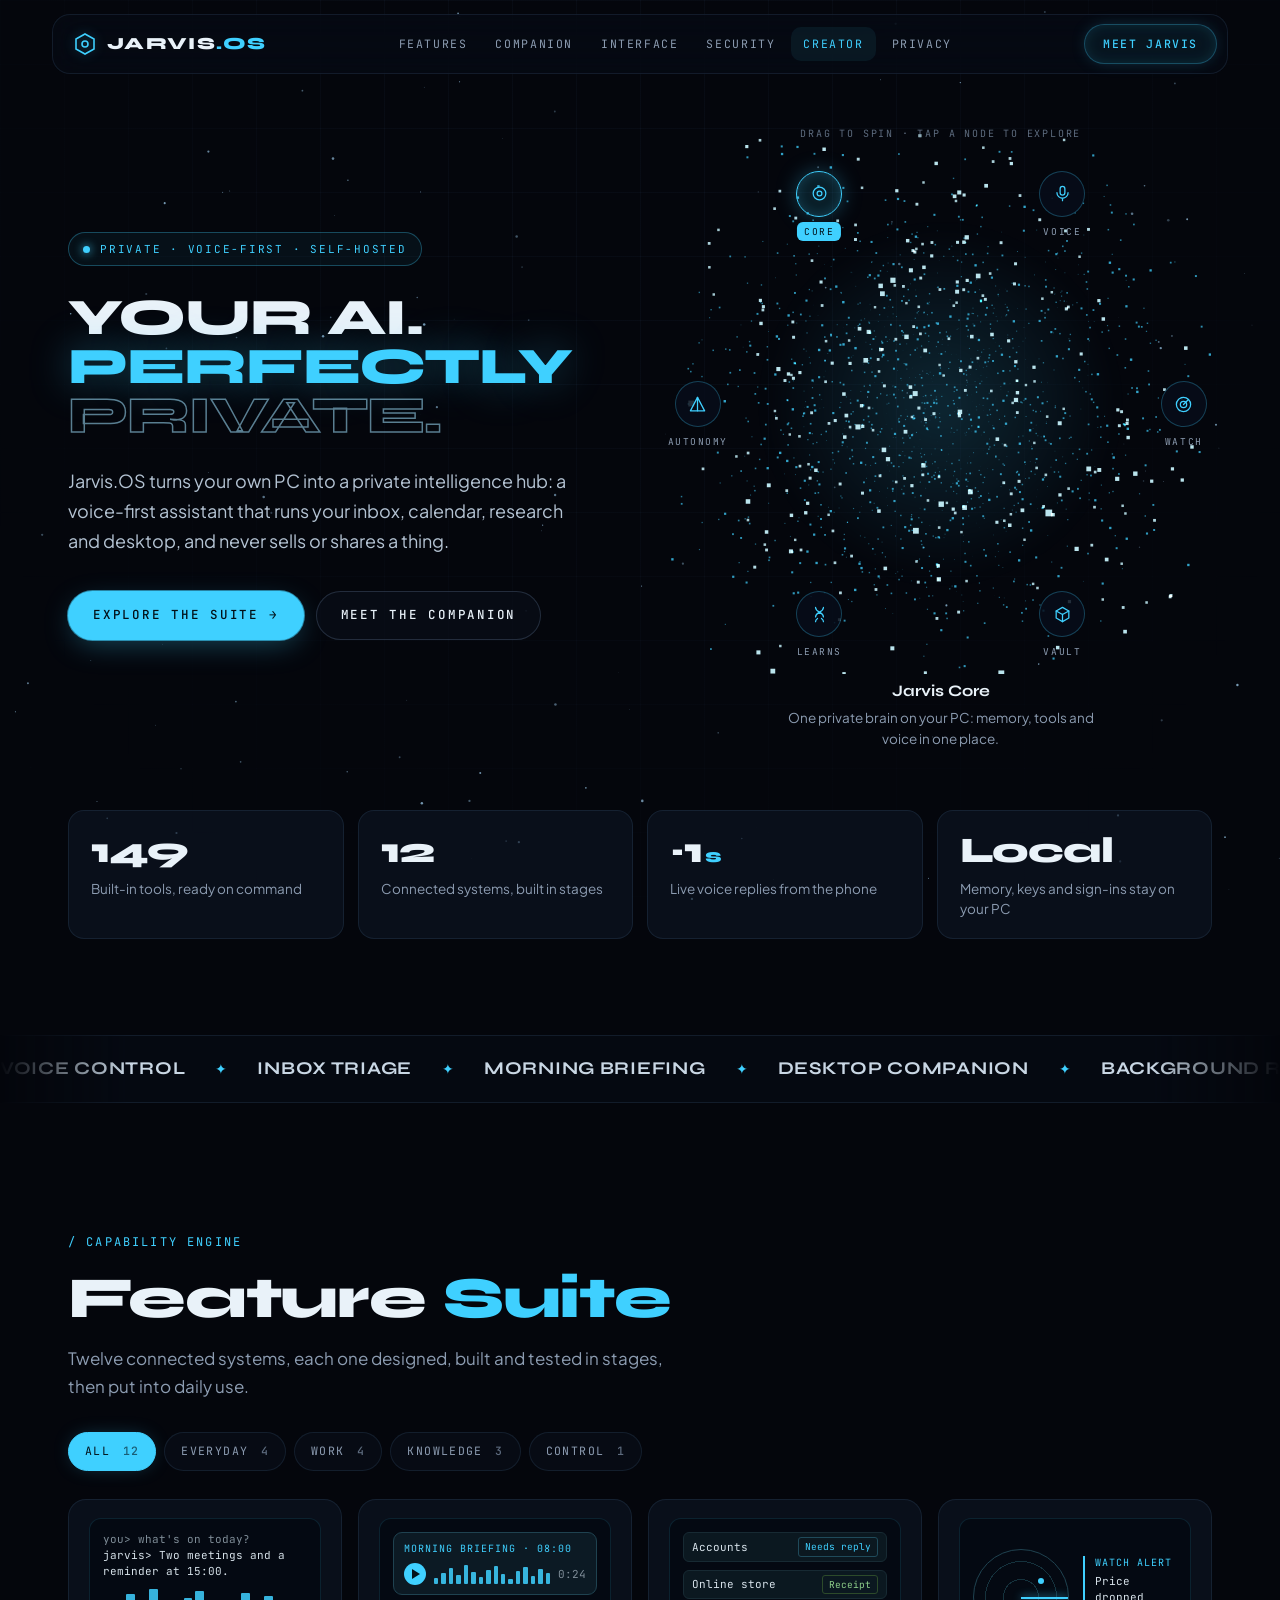
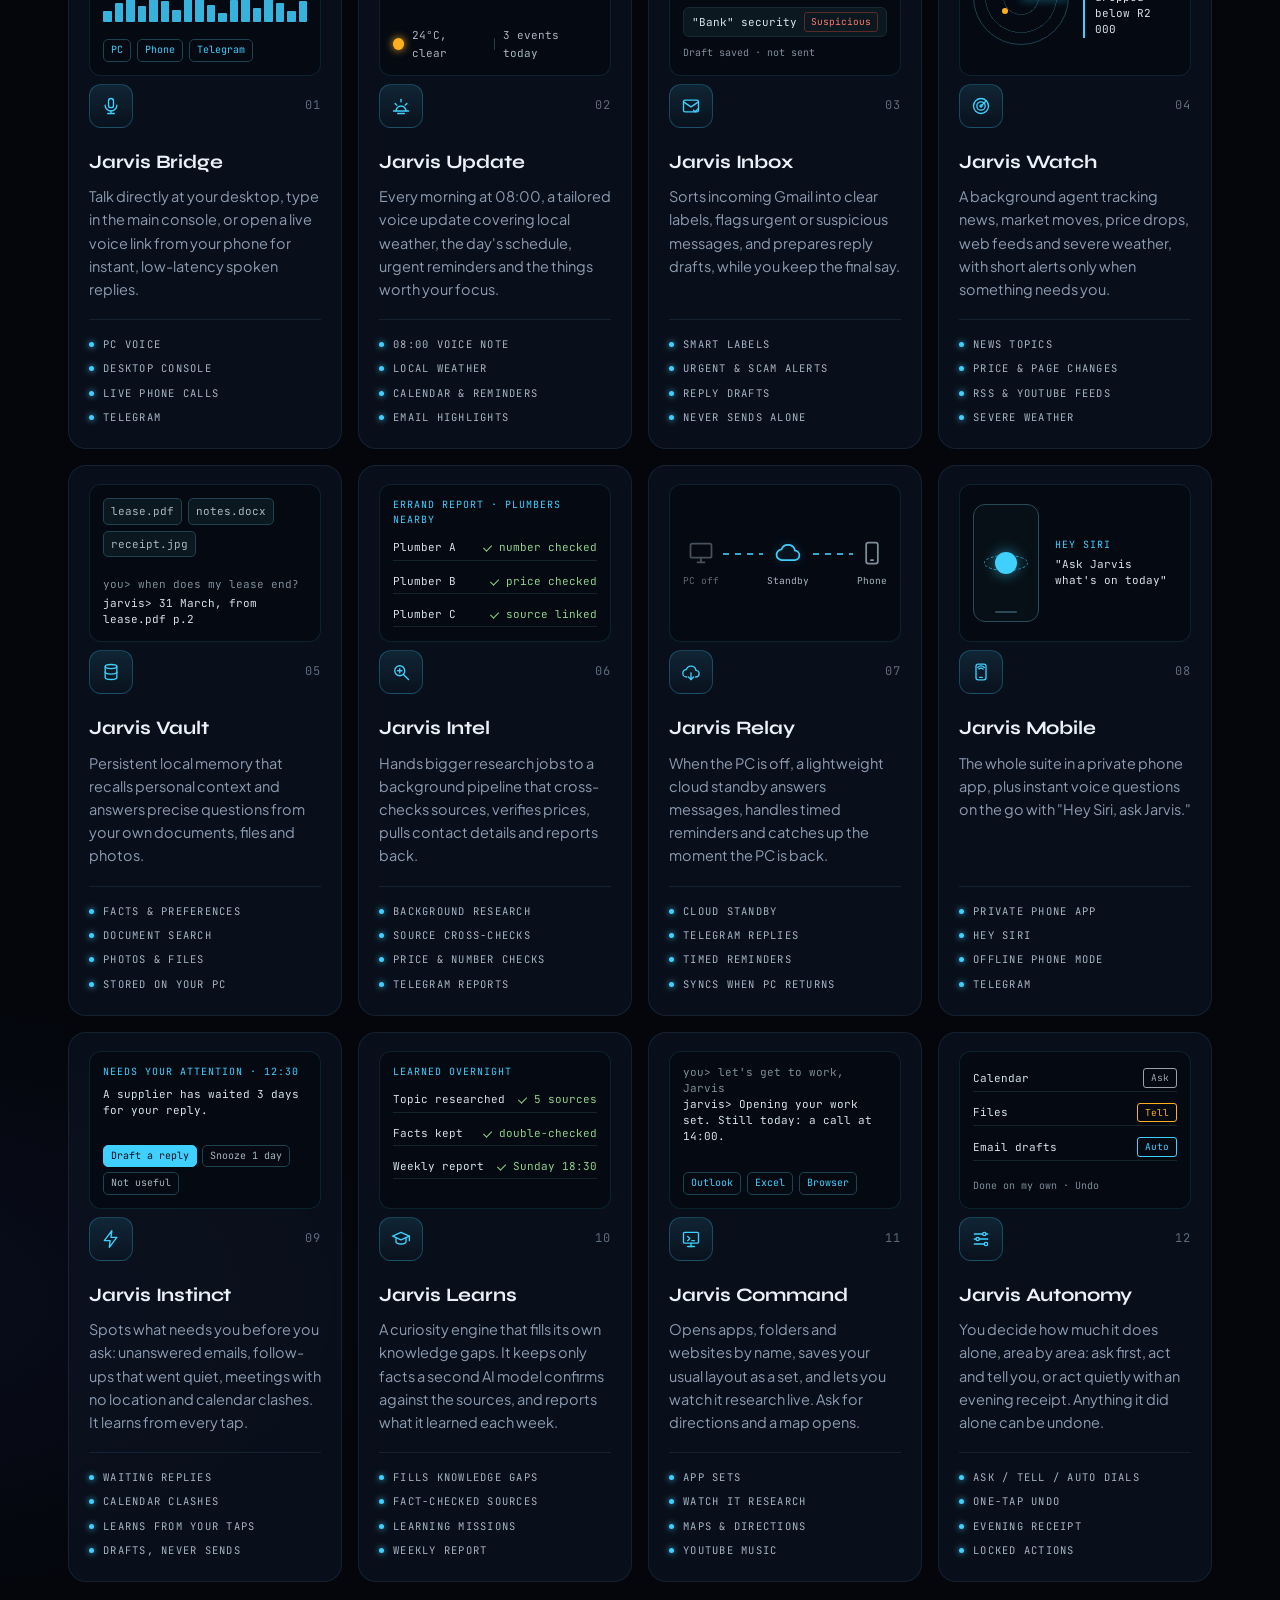
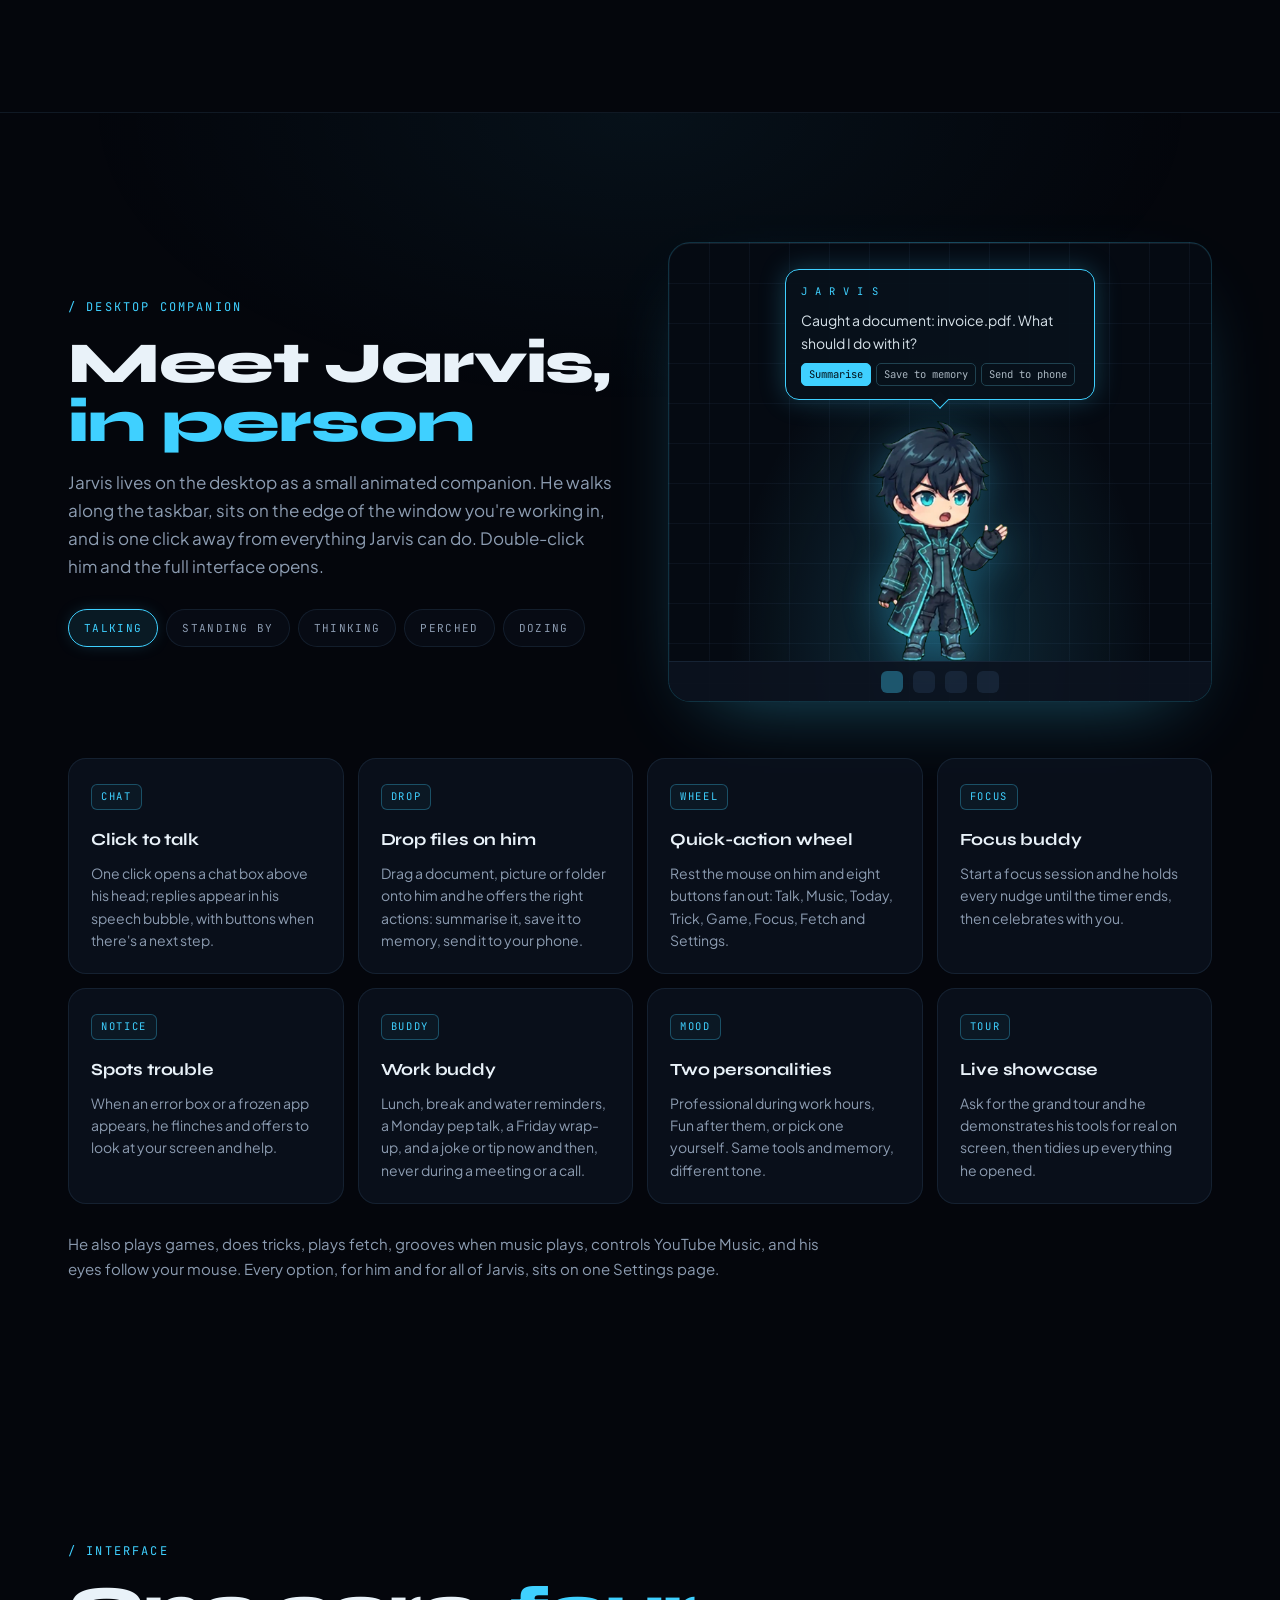
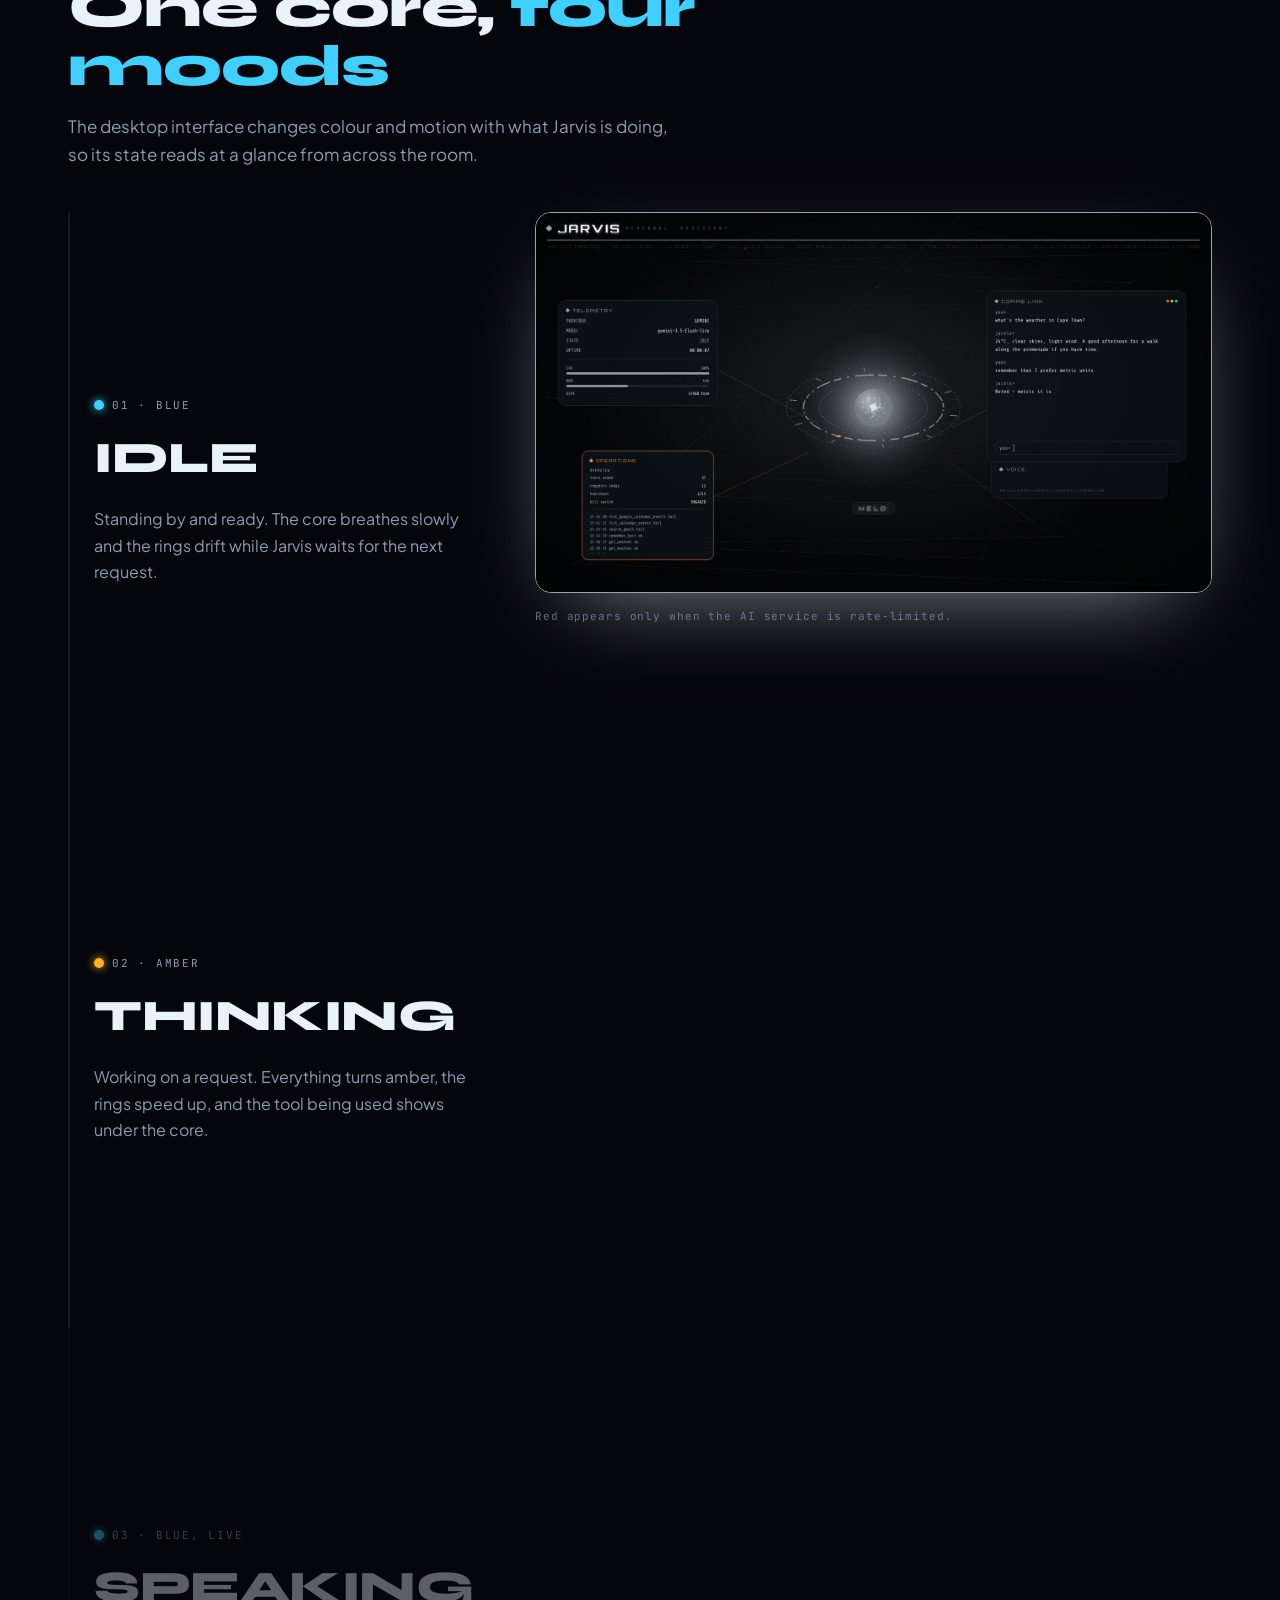
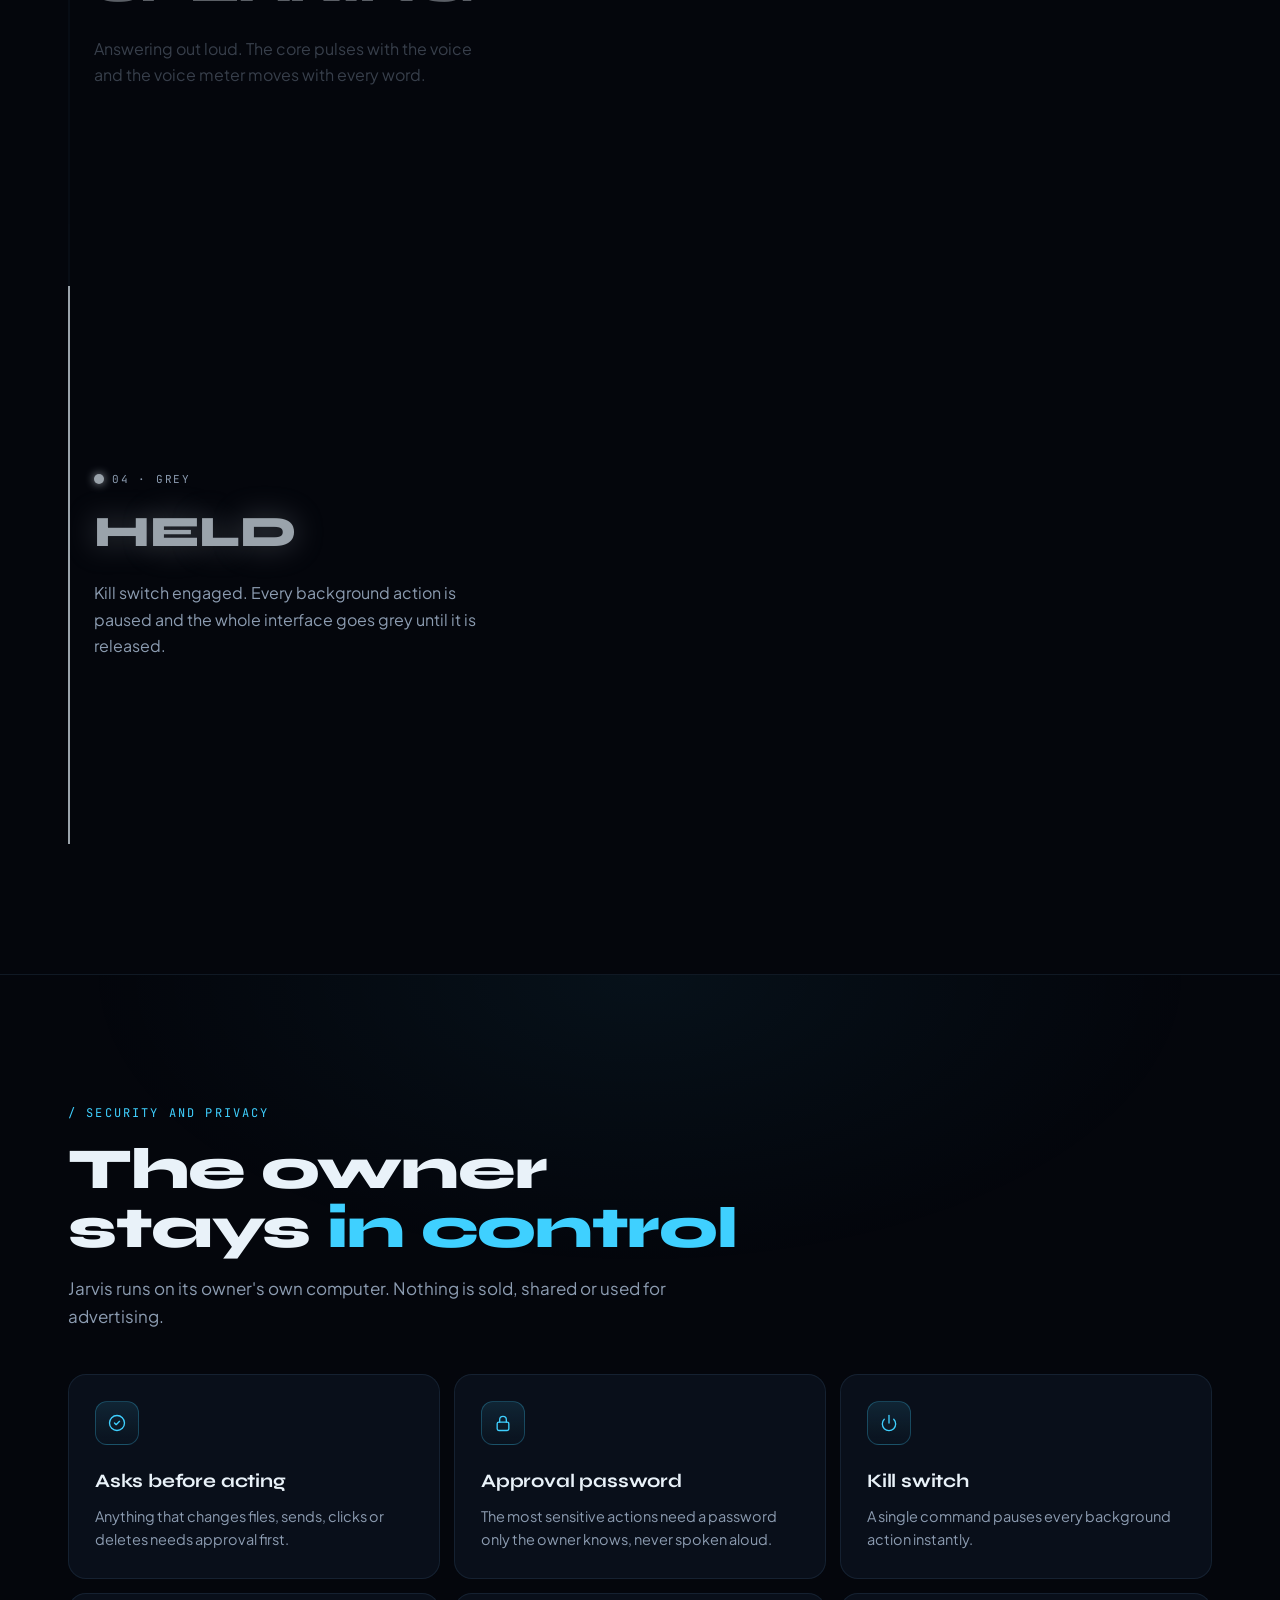
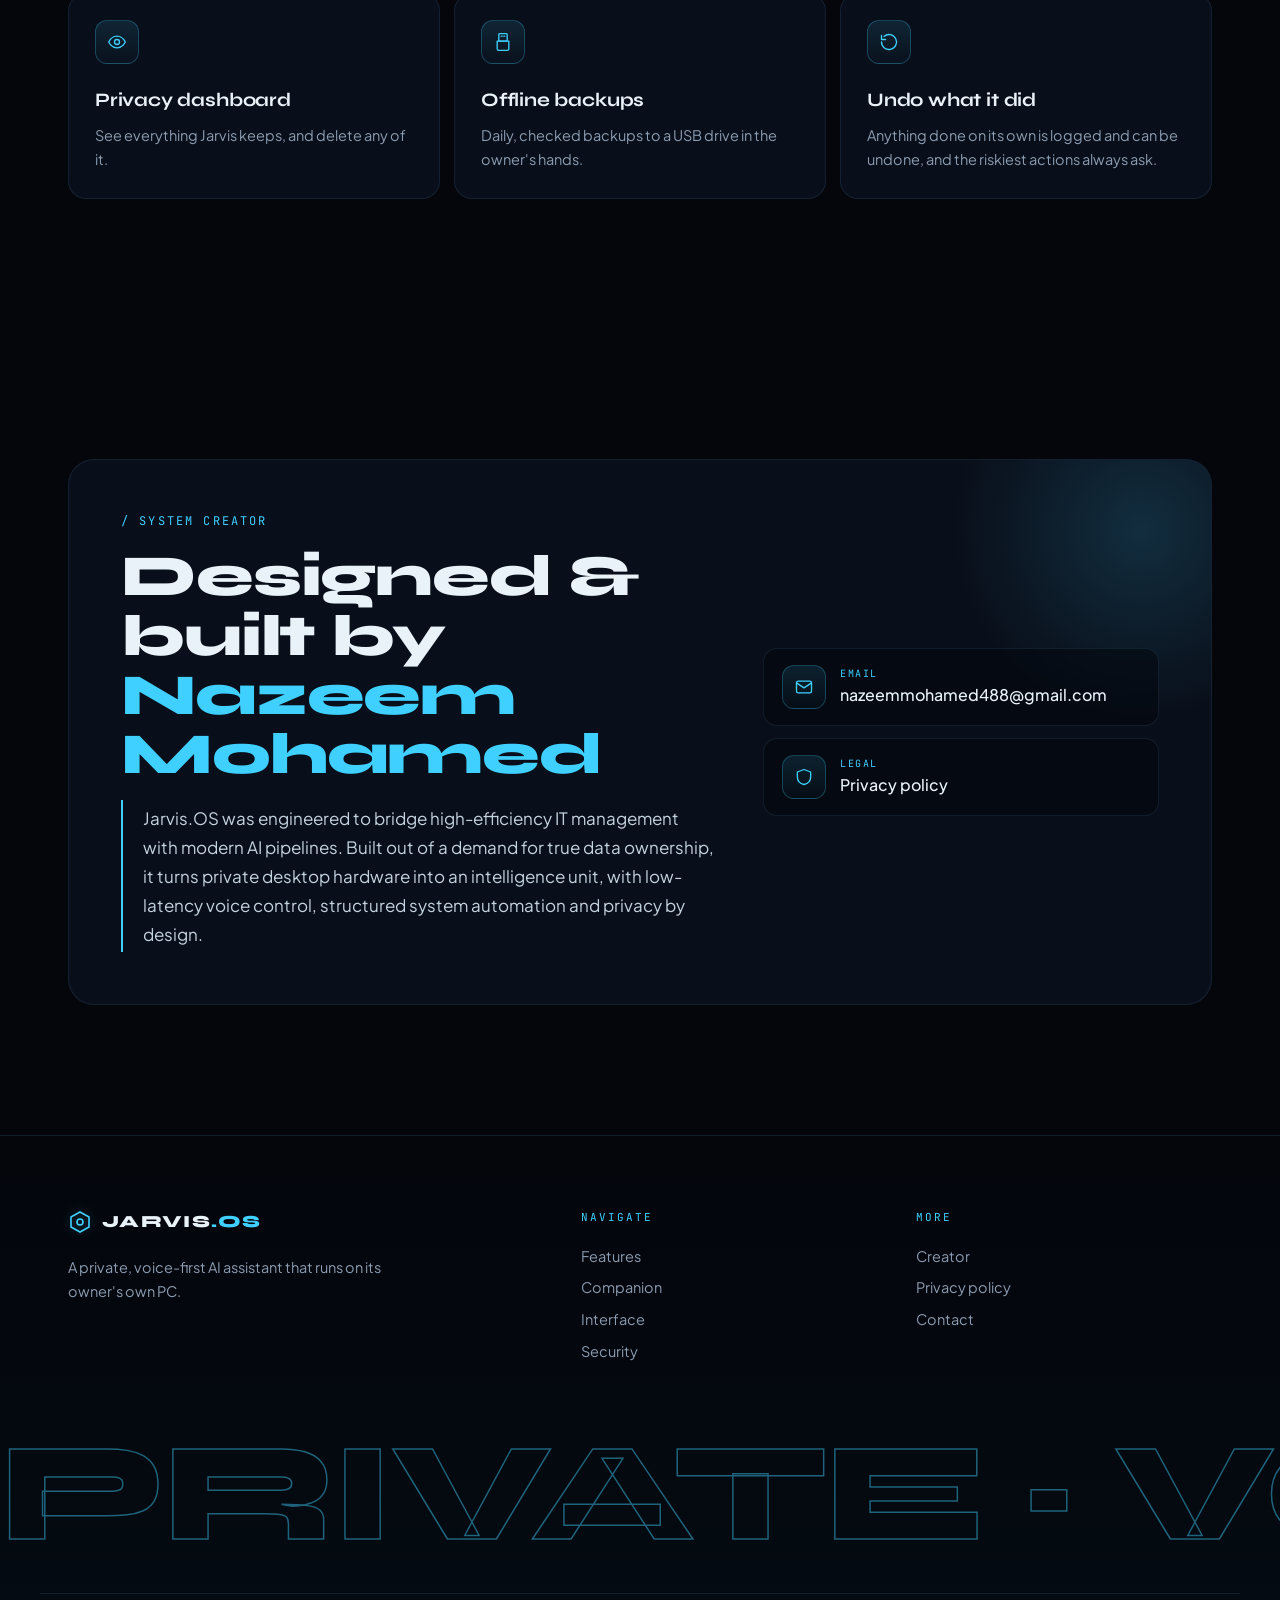
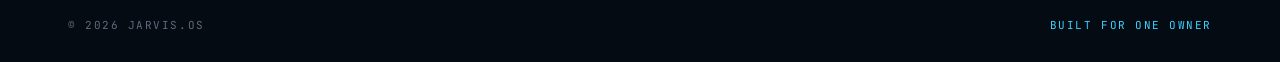
==== index.html @ 7ccb7b00 "Redesign the site: particle core hero, glass nav, feature filters, companion pose switcher Dark navy" ====
<!doctype html>
<html lang="en">
<head>
<meta charset="utf-8">
<meta name="viewport" content="width=device-width, initial-scale=1, viewport-fit=cover">
<title>Jarvis.OS</title>
<meta name="description" content="Jarvis is a private, voice-first AI assistant designed, built and owned by Nazeem Mohamed. It runs on its owner's own PC.">
<meta name="theme-color" content="#04060c">
<meta property="og:title" content="Jarvis — Personal AI Assistant">
<meta property="og:description" content="A private, voice-first AI assistant designed, built and owned by Nazeem Mohamed.">
<meta property="og:image" content="img/share.jpg">
<link rel="preconnect" href="https://fonts.googleapis.com">
<link rel="preconnect" href="https://fonts.gstatic.com" crossorigin>
<link href="https://fonts.googleapis.com/css2?family=Syne:wght@600;700;800&family=Plus+Jakarta+Sans:wght@300;400;500;600;700&family=JetBrains+Mono:wght@400;500&display=swap" rel="stylesheet">
<link rel="stylesheet" href="style.css?v=8">
</head>
<body class="home">

<a class="skip" href="#capabilities">Skip to content</a>
<canvas class="stars" aria-hidden="true"></canvas>
<div class="progress" aria-hidden="true"></div>

<header class="site-header">
  <div class="nav-shell">
    <a class="brand" href="index.html" aria-label="Jarvis home">
      <svg class="brand-mark" viewBox="0 0 24 24" aria-hidden="true"><path d="M12 2 21 7v10l-9 5-9-5V7z"/><circle cx="12" cy="12" r="3"/></svg>
      <span>JARVIS<em>.OS</em></span>
    </a>
    <nav class="nav" id="nav" aria-label="Main">
      <a href="#capabilities">Features</a>
      <a href="#companion">Companion</a>
      <a href="#interface">Interface</a>
      <a href="#security">Security</a>
      <a href="#creator">Creator</a>
      <a class="nav-privacy" href="privacy.html">Privacy</a>
    </nav>
    <a class="pill pill-glow nav-cta" href="#companion">Meet Jarvis</a>
    <button class="menu-btn" type="button" aria-expanded="false" aria-controls="nav" aria-label="Open menu"><span></span><span></span></button>
  </div>
</header>

<main>

<section class="hero">
  <div class="wrap hero-grid">
    <div class="hero-copy">
      <p class="chip"><span class="chip-dot"></span>Private &middot; Voice-first &middot; Self-hosted</p>
      <h1 class="display">
        <span class="line">Your AI.</span>
        <span class="line accent">Perfectly</span>
        <span class="line outline">Private.</span>
      </h1>
      <p class="lead">Jarvis.OS turns your own PC into a private intelligence hub: a voice-first assistant that runs your inbox, calendar, research and desktop, and never sells or shares a thing.</p>
      <div class="hero-actions">
        <a class="pill pill-solid" href="#capabilities">Explore the suite <span aria-hidden="true">&rarr;</span></a>
        <a class="pill pill-ghost" href="#companion">Meet the companion</a>
      </div>
    </div>

    <div class="core" data-core>
      <canvas class="core-canvas" aria-hidden="true"></canvas>
      <div class="core-nodes" role="group" aria-label="Explore Jarvis systems">
        <button class="node active" type="button" data-shape="sphere" data-title="Jarvis Core" data-text="One private brain on your PC: memory, tools and voice in one place." style="--a:-120deg" aria-pressed="true">
          <svg viewBox="0 0 24 24"><circle cx="12" cy="12" r="8"/><circle cx="12" cy="12" r="3"/></svg><span>Core</span></button>
        <button class="node" type="button" data-shape="wave" data-title="Jarvis Bridge" data-text="Talk at the PC, from your phone, or over Telegram. Replies in about a second." style="--a:-60deg" aria-pressed="false">
          <svg viewBox="0 0 24 24"><rect x="9" y="3" width="6" height="11" rx="3"/><path d="M5 11a7 7 0 0 0 14 0M12 18v3"/></svg><span>Voice</span></button>
        <button class="node" type="button" data-shape="torus" data-title="Jarvis Watch" data-text="Keeps an eye on news, prices, feeds and weather, and only speaks up when it matters." style="--a:0deg" aria-pressed="false">
          <svg viewBox="0 0 24 24"><circle cx="12" cy="12" r="9"/><circle cx="12" cy="12" r="4"/><path d="m12 12 6-6"/></svg><span>Watch</span></button>
        <button class="node" type="button" data-shape="cube" data-title="Jarvis Vault" data-text="Local memory of your facts, documents and photos, answered with the source." style="--a:60deg" aria-pressed="false">
          <svg viewBox="0 0 24 24"><path d="M12 3 20 7.5v9L12 21l-8-4.5v-9z"/><path d="M4 7.5 12 12l8-4.5M12 12v9"/></svg><span>Vault</span></button>
        <button class="node" type="button" data-shape="helix" data-title="Jarvis Learns" data-text="Researches what it doesn't know overnight and keeps only fact-checked findings." style="--a:120deg" aria-pressed="false">
          <svg viewBox="0 0 24 24"><path d="M7 3c0 6 10 6 10 12M17 3c0 6-10 6-10 12M7 21c0-2 1-3 2.5-4M17 21c0-2-1-3-2.5-4"/></svg><span>Learns</span></button>
        <button class="node" type="button" data-shape="pyramid" data-title="Jarvis Autonomy" data-text="You set how much it does alone, area by area, and anything it did can be undone." style="--a:180deg" aria-pressed="false">
          <svg viewBox="0 0 24 24"><path d="M12 3 21 20H3z"/><path d="M12 3v17"/></svg><span>Autonomy</span></button>
      </div>
      <div class="core-info" aria-live="polite">
        <p class="core-title">Jarvis Core</p>
        <p class="core-text">One private brain on your PC: memory, tools and voice in one place.</p>
      </div>
      <p class="core-hint">Drag to spin &middot; tap a node to explore</p>
    </div>
  </div>

  <div class="wrap">
    <dl class="stats">
      <div class="stat reveal"><dt><span data-count="149">149</span></dt><dd>Built-in tools, ready on command</dd></div>
      <div class="stat reveal"><dt><span data-count="12">12</span></dt><dd>Connected systems, built in stages</dd></div>
      <div class="stat reveal"><dt>~1<small>s</small></dt><dd>Live voice replies from the phone</dd></div>
      <div class="stat reveal"><dt>Local</dt><dd>Memory, keys and sign-ins stay on your PC</dd></div>
    </dl>
  </div>
</section>

<div class="ticker" aria-hidden="true">
  <div class="ticker-track">
    <span>Voice control</span><i>&#10022;</i><span>Inbox triage</span><i>&#10022;</i><span>Morning briefing</span><i>&#10022;</i><span>Desktop companion</span><i>&#10022;</i><span>Background research</span><i>&#10022;</i><span>Private memory</span><i>&#10022;</i><span>Autonomy dials</span><i>&#10022;</i>
    <span>Voice control</span><i>&#10022;</i><span>Inbox triage</span><i>&#10022;</i><span>Morning briefing</span><i>&#10022;</i><span>Desktop companion</span><i>&#10022;</i><span>Background research</span><i>&#10022;</i><span>Private memory</span><i>&#10022;</i><span>Autonomy dials</span><i>&#10022;</i>
  </div>
</div>

<section id="capabilities" class="section">
  <div class="wrap">
    <div class="section-head reveal">
      <p class="eyebrow">/ Capability engine</p>
      <h2 class="display-sm">Feature <span class="accent">Suite</span></h2>
      <p class="section-lead">Twelve connected systems, each one designed, built and tested in stages, then put into daily use.</p>
    </div>

    <div class="filters reveal" role="tablist" aria-label="Filter features">
      <button class="filter active" type="button" role="tab" aria-selected="true" data-filter="all">All <b>12</b></button>
      <button class="filter" type="button" role="tab" aria-selected="false" data-filter="everyday">Everyday <b>4</b></button>
      <button class="filter" type="button" role="tab" aria-selected="false" data-filter="work">Work <b>4</b></button>
      <button class="filter" type="button" role="tab" aria-selected="false" data-filter="knowledge">Knowledge <b>3</b></button>
      <button class="filter" type="button" role="tab" aria-selected="false" data-filter="control">Control <b>1</b></button>
    </div>

    <div class="features">
      <article class="feature glow-card reveal" data-cat="everyday">
        <div class="m m-bridge">
          <div class="m-chat">
            <p class="m-you">you&gt; what's on today?</p>
            <p class="m-jar">jarvis&gt; Two meetings and a reminder at 15:00.</p>
          </div>
          <div class="m-wave"><i style="--h:30"></i><i style="--h:55"></i><i style="--h:80"></i><i style="--h:45"></i><i style="--h:95"></i><i style="--h:60"></i><i style="--h:35"></i><i style="--h:70"></i><i style="--h:90"></i><i style="--h:50"></i><i style="--h:25"></i><i style="--h:65"></i><i style="--h:85"></i><i style="--h:40"></i><i style="--h:75"></i><i style="--h:55"></i><i style="--h:30"></i><i style="--h:60"></i></div>
          <div class="m-chips"><span>PC</span><span>Phone</span><span>Telegram</span></div>
        </div>
        <div class="feature-top">
          <span class="icon-tile"><svg viewBox="0 0 24 24" aria-hidden="true"><rect x="9" y="3" width="6" height="11" rx="3"/><path d="M5 11a7 7 0 0 0 14 0"/><path d="M12 18v3"/><path d="M8 21h8"/></svg></span>
          <span class="feature-num">01</span>
        </div>
        <h3>Jarvis Bridge</h3>
        <p>Talk directly at your desktop, type in the main console, or open a live voice link from your phone for instant, low-latency spoken replies.</p>
        <ul class="tags"><li>PC voice</li><li>Desktop console</li><li>Live phone calls</li><li>Telegram</li></ul>
      </article>
      <article class="feature glow-card reveal" data-cat="everyday">
        <div class="m m-update">
          <div class="m-bubble">
            <p class="m-cap">Morning briefing &middot; 08:00</p>
            <div class="m-note"><span class="m-play"></span><div class="m-wave sm"><i style="--h:30"></i><i style="--h:55"></i><i style="--h:80"></i><i style="--h:45"></i><i style="--h:95"></i><i style="--h:60"></i><i style="--h:35"></i><i style="--h:70"></i><i style="--h:90"></i><i style="--h:50"></i><i style="--h:25"></i><i style="--h:65"></i><i style="--h:85"></i><i style="--h:40"></i><i style="--h:75"></i><i style="--h:55"></i></div><span class="m-time">0:24</span></div>
          </div>
          <div class="m-row"><span class="m-sun"></span><span>24&deg;C, clear</span><span class="m-sep"></span><span>3 events today</span></div>
        </div>
        <div class="feature-top">
          <span class="icon-tile"><svg viewBox="0 0 24 24" aria-hidden="true"><path d="M3 18h18"/><path d="M6 18a6 6 0 0 1 12 0"/><path d="M12 4v3"/><path d="M4.9 8.9l2.1 2.1"/><path d="M19.1 8.9 17 11"/><path d="M8 21h8"/></svg></span>
          <span class="feature-num">02</span>
        </div>
        <h3>Jarvis Update</h3>
        <p>Every morning at 08:00, a tailored voice update covering local weather, the day's schedule, urgent reminders and the things worth your focus.</p>
        <ul class="tags"><li>08:00 voice note</li><li>Local weather</li><li>Calendar &amp; reminders</li><li>Email highlights</li></ul>
      </article>
      <article class="feature glow-card reveal" data-cat="work">
        <div class="m m-inbox">
          <div class="m-mail"><span class="m-from">Accounts</span><span class="m-lbl l-reply">Needs reply</span></div>
          <div class="m-mail"><span class="m-from">Online store</span><span class="m-lbl l-rec">Receipt</span></div>
          <div class="m-mail"><span class="m-from">"Bank" security</span><span class="m-lbl l-sus">Suspicious</span></div>
          <div class="m-draft">Draft saved &middot; not sent</div>
        </div>
        <div class="feature-top">
          <span class="icon-tile"><svg viewBox="0 0 24 24" aria-hidden="true"><rect x="3" y="5" width="18" height="14" rx="2"/><path d="m3 7 9 6 9-6"/><path d="M15 17l2 2 4-4"/></svg></span>
          <span class="feature-num">03</span>
        </div>
        <h3>Jarvis Inbox</h3>
        <p>Sorts incoming Gmail into clear labels, flags urgent or suspicious messages, and prepares reply drafts, while you keep the final say.</p>
        <ul class="tags"><li>Smart labels</li><li>Urgent &amp; scam alerts</li><li>Reply drafts</li><li>Never sends alone</li></ul>
      </article>
      <article class="feature glow-card reveal" data-cat="knowledge">
        <div class="m m-watch">
          <div class="m-radar"><span class="m-sweep"></span><span class="m-blip b1"></span><span class="m-blip b2"></span></div>
          <div class="m-alert"><p class="m-cap">Watch alert</p><p>Price dropped below R2 000</p></div>
        </div>
        <div class="feature-top">
          <span class="icon-tile"><svg viewBox="0 0 24 24" aria-hidden="true"><circle cx="12" cy="12" r="9"/><circle cx="12" cy="12" r="5"/><path d="M12 12 18.4 5.6"/><circle cx="12" cy="12" r="1.2"/></svg></span>
          <span class="feature-num">04</span>
        </div>
        <h3>Jarvis Watch</h3>
        <p>A background agent tracking news, market moves, price drops, web feeds and severe weather, with short alerts only when something needs you.</p>
        <ul class="tags"><li>News topics</li><li>Price &amp; page changes</li><li>RSS &amp; YouTube feeds</li><li>Severe weather</li></ul>
      </article>
      <article class="feature glow-card reveal" data-cat="knowledge">
        <div class="m m-vault">
          <div class="m-docs"><span>lease.pdf</span><span>notes.docx</span><span>receipt.jpg</span></div>
          <div class="m-qa">
            <p class="m-you">you&gt; when does my lease end?</p>
            <p class="m-jar">jarvis&gt; 31 March, from lease.pdf p.2</p>
          </div>
        </div>
        <div class="feature-top">
          <span class="icon-tile"><svg viewBox="0 0 24 24" aria-hidden="true"><ellipse cx="12" cy="5.5" rx="7" ry="2.5"/><path d="M5 5.5v13c0 1.4 3.1 2.5 7 2.5s7-1.1 7-2.5v-13"/><path d="M5 12c0 1.4 3.1 2.5 7 2.5s7-1.1 7-2.5"/></svg></span>
          <span class="feature-num">05</span>
        </div>
        <h3>Jarvis Vault</h3>
        <p>Persistent local memory that recalls personal context and answers precise questions from your own documents, files and photos.</p>
        <ul class="tags"><li>Facts &amp; preferences</li><li>Document search</li><li>Photos &amp; files</li><li>Stored on your PC</li></ul>
      </article>
      <article class="feature glow-card reveal" data-cat="work">
        <div class="m m-intel">
          <p class="m-cap">Errand report &middot; plumbers nearby</p>
          <div class="m-res"><span>Plumber A</span><span class="m-ok">number checked</span></div>
          <div class="m-res"><span>Plumber B</span><span class="m-ok">price checked</span></div>
          <div class="m-res"><span>Plumber C</span><span class="m-ok">source linked</span></div>
        </div>
        <div class="feature-top">
          <span class="icon-tile"><svg viewBox="0 0 24 24" aria-hidden="true"><circle cx="10.5" cy="10.5" r="6"/><path d="m15 15 6 6"/><path d="M8 10.5h5"/><path d="M10.5 8v5"/></svg></span>
          <span class="feature-num">06</span>
        </div>
        <h3>Jarvis Intel</h3>
        <p>Hands bigger research jobs to a background pipeline that cross-checks sources, verifies prices, pulls contact details and reports back.</p>
        <ul class="tags"><li>Background research</li><li>Source cross-checks</li><li>Price &amp; number checks</li><li>Telegram reports</li></ul>
      </article>
      <article class="feature glow-card reveal" data-cat="everyday">
        <div class="m m-relay">
          <div class="m-node off"><svg viewBox="0 0 24 24"><rect x="3" y="4" width="18" height="12" rx="1.5"/><path d="M9 20h6M12 16v4"/></svg><span>PC off</span></div>
          <div class="m-link"></div>
          <div class="m-node on"><svg viewBox="0 0 24 24"><path d="M7 18a4.5 4.5 0 0 1-.6-9A6 6 0 0 1 18 10a4 4 0 0 1-.5 8z"/></svg><span>Standby</span></div>
          <div class="m-link"></div>
          <div class="m-node"><svg viewBox="0 0 24 24"><rect x="7" y="3" width="10" height="18" rx="2"/><path d="M11 18h2"/></svg><span>Phone</span></div>
        </div>
        <div class="feature-top">
          <span class="icon-tile"><svg viewBox="0 0 24 24" aria-hidden="true"><path d="M7 18a4.5 4.5 0 0 1-.6-9A6 6 0 0 1 18 10a4 4 0 0 1-.5 8"/><path d="M12 13v8"/><path d="m9 18 3 3 3-3"/></svg></span>
          <span class="feature-num">07</span>
        </div>
        <h3>Jarvis Relay</h3>
        <p>When the PC is off, a lightweight cloud standby answers messages, handles timed reminders and catches up the moment the PC is back.</p>
        <ul class="tags"><li>Cloud standby</li><li>Telegram replies</li><li>Timed reminders</li><li>Syncs when PC returns</li></ul>
      </article>
      <article class="feature glow-card reveal" data-cat="everyday">
        <div class="m m-mobile">
          <div class="m-phone"><span class="m-orb"></span><span class="m-ring"></span><span class="m-pbar"></span></div>
          <div class="m-siri"><p class="m-cap">Hey Siri</p><p>"Ask Jarvis what's on today"</p></div>
        </div>
        <div class="feature-top">
          <span class="icon-tile"><svg viewBox="0 0 24 24" aria-hidden="true"><rect x="6" y="2.5" width="12" height="19" rx="2.5"/><path d="M10.5 18.5h3"/><path d="M9.5 8.5a3.5 3.5 0 0 1 5 0"/><path d="M8 6.5a6 6 0 0 1 8 0"/></svg></span>
          <span class="feature-num">08</span>
        </div>
        <h3>Jarvis Mobile</h3>
        <p>The whole suite in a private phone app, plus instant voice questions on the go with "Hey Siri, ask Jarvis."</p>
        <ul class="tags"><li>Private phone app</li><li>Hey Siri</li><li>Offline phone mode</li><li>Telegram</li></ul>
      </article>
      <article class="feature glow-card reveal" data-cat="work">
        <div class="m m-instinct">
          <p class="m-cap">Needs your attention &middot; 12:30</p>
          <p class="m-jar">A supplier has waited 3 days for your reply.</p>
          <div class="m-btns"><span class="on">Draft a reply</span><span>Snooze 1 day</span><span>Not useful</span></div>
        </div>
        <div class="feature-top">
          <span class="icon-tile"><svg viewBox="0 0 24 24" aria-hidden="true"><path d="M13 2 4 14h7l-1 8 9-12h-7z"/></svg></span>
          <span class="feature-num">09</span>
        </div>
        <h3>Jarvis Instinct</h3>
        <p>Spots what needs you before you ask: unanswered emails, follow-ups that went quiet, meetings with no location and calendar clashes. It learns from every tap.</p>
        <ul class="tags"><li>Waiting replies</li><li>Calendar clashes</li><li>Learns from your taps</li><li>Drafts, never sends</li></ul>
      </article>
      <article class="feature glow-card reveal" data-cat="knowledge">
        <div class="m m-learn">
          <p class="m-cap">Learned overnight</p>
          <div class="m-res"><span>Topic researched</span><span class="m-ok">5 sources</span></div>
          <div class="m-res"><span>Facts kept</span><span class="m-ok">double-checked</span></div>
          <div class="m-res"><span>Weekly report</span><span class="m-ok">Sunday 18:30</span></div>
        </div>
        <div class="feature-top">
          <span class="icon-tile"><svg viewBox="0 0 24 24" aria-hidden="true"><path d="M2 8.5 12 4l10 4.5-10 4.5z"/><path d="M6 10.5V15c0 1.7 2.7 3 6 3s6-1.3 6-3v-4.5"/><path d="M22 8.5V14"/></svg></span>
          <span class="feature-num">10</span>
        </div>
        <h3>Jarvis Learns</h3>
        <p>A curiosity engine that fills its own knowledge gaps. It keeps only facts a second AI model confirms against the sources, and reports what it learned each week.</p>
        <ul class="tags"><li>Fills knowledge gaps</li><li>Fact-checked sources</li><li>Learning missions</li><li>Weekly report</li></ul>
      </article>
      <article class="feature glow-card reveal" data-cat="work">
        <div class="m m-bridge">
          <div class="m-chat">
            <p class="m-you">you&gt; let's get to work, Jarvis</p>
            <p class="m-jar">jarvis&gt; Opening your work set. Still today: a call at 14:00.</p>
          </div>
          <div class="m-chips"><span>Outlook</span><span>Excel</span><span>Browser</span></div>
        </div>
        <div class="feature-top">
          <span class="icon-tile"><svg viewBox="0 0 24 24" aria-hidden="true"><rect x="3" y="4" width="18" height="13" rx="1.5"/><path d="M8 21h8"/><path d="M12 17v4"/><path d="m8 9 2.5 2.5L8 14"/><path d="M13 14h3"/></svg></span>
          <span class="feature-num">11</span>
        </div>
        <h3>Jarvis Command</h3>
        <p>Opens apps, folders and websites by name, saves your usual layout as a set, and lets you watch it research live. Ask for directions and a map opens.</p>
        <ul class="tags"><li>App sets</li><li>Watch it research</li><li>Maps &amp; directions</li><li>YouTube Music</li></ul>
      </article>
      <article class="feature glow-card reveal" data-cat="control">
        <div class="m m-dials">
          <div class="m-dial"><span>Calendar</span><b class="d-ask">Ask</b></div>
          <div class="m-dial"><span>Files</span><b class="d-tell">Tell</b></div>
          <div class="m-dial"><span>Email drafts</span><b class="d-auto">Auto</b></div>
          <div class="m-draft">Done on my own &middot; Undo</div>
        </div>
        <div class="feature-top">
          <span class="icon-tile"><svg viewBox="0 0 24 24" aria-hidden="true"><path d="M4 6h10"/><path d="M18 6h2"/><circle cx="16" cy="6" r="2"/><path d="M4 12h2"/><path d="M10 12h10"/><circle cx="8" cy="12" r="2"/><path d="M4 18h12"/><circle cx="18" cy="18" r="2"/></svg></span>
          <span class="feature-num">12</span>
        </div>
        <h3>Jarvis Autonomy</h3>
        <p>You decide how much it does alone, area by area: ask first, act and tell you, or act quietly with an evening receipt. Anything it did alone can be undone.</p>
        <ul class="tags"><li>Ask / tell / auto dials</li><li>One-tap undo</li><li>Evening receipt</li><li>Locked actions</li></ul>
      </article>
    </div>
  </div>
</section>

<section id="companion" class="section section-glow">
  <div class="wrap">
    <div class="cmp-intro">
      <div class="section-head reveal">
        <p class="eyebrow">/ Desktop companion</p>
        <h2 class="display-sm">Meet Jarvis, <span class="accent">in person</span></h2>
        <p class="section-lead">Jarvis lives on the desktop as a small animated companion. He walks along the taskbar, sits on the edge of the window you're working in, and is one click away from everything Jarvis can do. Double-click him and the full interface opens.</p>
        <div class="poses" role="tablist" aria-label="Companion poses">
          <button class="pose active" type="button" role="tab" aria-selected="true" data-img="talk" data-bubble="drop">Talking</button>
          <button class="pose" type="button" role="tab" aria-selected="false" data-img="idle" data-bubble="idle">Standing by</button>
          <button class="pose" type="button" role="tab" aria-selected="false" data-img="think" data-bubble="think">Thinking</button>
          <button class="pose" type="button" role="tab" aria-selected="false" data-img="sit" data-bubble="sit">Perched</button>
          <button class="pose" type="button" role="tab" aria-selected="false" data-img="sleep" data-bubble="sleep">Dozing</button>
        </div>
      </div>
      <figure class="cmp-stage reveal" aria-label="The Jarvis companion on a desktop">
        <div class="cmp-bubble" aria-live="polite">
          <p class="cmp-label">J A R V I S</p>
          <p class="cmp-msg">Caught a document: invoice.pdf. What should I do with it?</p>
          <div class="m-btns cmp-btns"><span class="on">Summarise</span><span>Save to memory</span><span>Send to phone</span></div>
        </div>
        <img class="cmp-hero" src="img/companion/talk.png" width="192" height="339" alt="The Jarvis companion, a small character in a dark coat with glowing cyan lines">
        <div class="cmp-taskbar" aria-hidden="true"><span></span><span></span><span></span><span></span></div>
      </figure>
    </div>

    <div class="cmp-grid">
      <div class="mini glow-card reveal"><span class="mini-k">Chat</span><h3>Click to talk</h3><p>One click opens a chat box above his head; replies appear in his speech bubble, with buttons when there's a next step.</p></div>
      <div class="mini glow-card reveal"><span class="mini-k">Drop</span><h3>Drop files on him</h3><p>Drag a document, picture or folder onto him and he offers the right actions: summarise it, save it to memory, send it to your phone.</p></div>
      <div class="mini glow-card reveal"><span class="mini-k">Wheel</span><h3>Quick-action wheel</h3><p>Rest the mouse on him and eight buttons fan out: Talk, Music, Today, Trick, Game, Focus, Fetch and Settings.</p></div>
      <div class="mini glow-card reveal"><span class="mini-k">Focus</span><h3>Focus buddy</h3><p>Start a focus session and he holds every nudge until the timer ends, then celebrates with you.</p></div>
      <div class="mini glow-card reveal"><span class="mini-k">Notice</span><h3>Spots trouble</h3><p>When an error box or a frozen app appears, he flinches and offers to look at your screen and help.</p></div>
      <div class="mini glow-card reveal"><span class="mini-k">Buddy</span><h3>Work buddy</h3><p>Lunch, break and water reminders, a Monday pep talk, a Friday wrap-up, and a joke or tip now and then, never during a meeting or a call.</p></div>
      <div class="mini glow-card reveal"><span class="mini-k">Mood</span><h3>Two personalities</h3><p>Professional during work hours, Fun after them, or pick one yourself. Same tools and memory, different tone.</p></div>
      <div class="mini glow-card reveal"><span class="mini-k">Tour</span><h3>Live showcase</h3><p>Ask for the grand tour and he demonstrates his tools for real on screen, then tidies up everything he opened.</p></div>
    </div>
    <p class="cmp-note reveal">He also plays games, does tricks, plays fetch, grooves when music plays, controls YouTube Music, and his eyes follow your mouse. Every option, for him and for all of Jarvis, sits on one Settings page.</p>
  </div>
</section>

<section id="interface" class="section">
  <div class="wrap">
    <div class="section-head reveal">
      <p class="eyebrow">/ Interface</p>
      <h2 class="display-sm">One core, <span class="accent">four moods</span></h2>
      <p class="section-lead">The desktop interface changes colour and motion with what Jarvis is doing, so its state reads at a glance from across the room.</p>
    </div>
    <div class="stages">
      <ol class="stage-list">
        <li class="stage active" data-stage="idle" style="--c:#3fd0ff">
          <img class="stage-img-mobile" src="img/stage-idle.jpg" width="1600" height="900" loading="lazy" alt="Jarvis interface in its idle state">
          <p class="stage-meta"><span class="swatch"></span>01 &middot; Blue</p>
          <h3>Idle</h3>
          <p>Standing by and ready. The core breathes slowly and the rings drift while Jarvis waits for the next request.</p>
        </li>
        <li class="stage" data-stage="working" style="--c:#ffb020">
          <img class="stage-img-mobile" src="img/stage-working.jpg" width="1600" height="900" loading="lazy" alt="Jarvis interface in its thinking state">
          <p class="stage-meta"><span class="swatch"></span>02 &middot; Amber</p>
          <h3>Thinking</h3>
          <p>Working on a request. Everything turns amber, the rings speed up, and the tool being used shows under the core.</p>
        </li>
        <li class="stage" data-stage="speaking" style="--c:#3fd0ff">
          <img class="stage-img-mobile" src="img/stage-speaking.jpg" width="1600" height="900" loading="lazy" alt="Jarvis interface in its speaking state">
          <p class="stage-meta"><span class="swatch"></span>03 &middot; Blue, live</p>
          <h3>Speaking</h3>
          <p>Answering out loud. The core pulses with the voice and the voice meter moves with every word.</p>
        </li>
        <li class="stage" data-stage="held" style="--c:#9aa3ab">
          <img class="stage-img-mobile" src="img/stage-held.jpg" width="1600" height="900" loading="lazy" alt="Jarvis interface in its held state">
          <p class="stage-meta"><span class="swatch"></span>04 &middot; Grey</p>
          <h3>Held</h3>
          <p>Kill switch engaged. Every background action is paused and the whole interface goes grey until it is released.</p>
        </li>
      </ol>
      <div class="stage-stick">
        <figure class="stage-frames">
          <img class="frame active" data-stage="idle" src="img/stage-idle.jpg" width="1600" height="900" alt="Jarvis interface in its idle state">
          <img class="frame" data-stage="working" src="img/stage-working.jpg" width="1600" height="900" alt="Jarvis interface in its thinking state">
          <img class="frame" data-stage="speaking" src="img/stage-speaking.jpg" width="1600" height="900" alt="Jarvis interface in its speaking state">
          <img class="frame" data-stage="held" src="img/stage-held.jpg" width="1600" height="900" alt="Jarvis interface in its held state">
        </figure>
        <p class="stage-note">Red appears only when the AI service is rate-limited.</p>
      </div>
    </div>
  </div>
</section>

<section id="security" class="section section-glow">
  <div class="wrap">
    <div class="section-head reveal">
      <p class="eyebrow">/ Security and privacy</p>
      <h2 class="display-sm">The owner stays <span class="accent">in control</span></h2>
      <p class="section-lead">Jarvis runs on its owner's own computer. Nothing is sold, shared or used for advertising.</p>
    </div>
    <div class="shield-grid">
      <div class="shield glow-card reveal"><span class="icon-tile"><svg viewBox="0 0 24 24" aria-hidden="true"><path d="M9 12l2 2 4-4"/><circle cx="12" cy="12" r="9"/></svg></span><h3>Asks before acting</h3><p>Anything that changes files, sends, clicks or deletes needs approval first.</p></div>
      <div class="shield glow-card reveal"><span class="icon-tile"><svg viewBox="0 0 24 24" aria-hidden="true"><rect x="5" y="11" width="14" height="10" rx="2"/><path d="M8 11V8a4 4 0 0 1 8 0v3"/></svg></span><h3>Approval password</h3><p>The most sensitive actions need a password only the owner knows, never spoken aloud.</p></div>
      <div class="shield glow-card reveal"><span class="icon-tile"><svg viewBox="0 0 24 24" aria-hidden="true"><path d="M12 3v9"/><path d="M6.3 7.5a8 8 0 1 0 11.4 0"/></svg></span><h3>Kill switch</h3><p>A single command pauses every background action instantly.</p></div>
      <div class="shield glow-card reveal"><span class="icon-tile"><svg viewBox="0 0 24 24" aria-hidden="true"><path d="M2 12s3.5-7 10-7 10 7 10 7-3.5 7-10 7S2 12 2 12z"/><circle cx="12" cy="12" r="3"/></svg></span><h3>Privacy dashboard</h3><p>See everything Jarvis keeps, and delete any of it.</p></div>
      <div class="shield glow-card reveal"><span class="icon-tile"><svg viewBox="0 0 24 24" aria-hidden="true"><rect x="7" y="2" width="10" height="9" rx="1"/><path d="M5 11h14v9a2 2 0 0 1-2 2H7a2 2 0 0 1-2-2z"/><path d="M10 5h1M13 5h1"/></svg></span><h3>Offline backups</h3><p>Daily, checked backups to a USB drive in the owner's hands.</p></div>
      <div class="shield glow-card reveal"><span class="icon-tile"><svg viewBox="0 0 24 24" aria-hidden="true"><path d="M3 12a9 9 0 1 0 3-6.7"/><path d="M3 4v5h5"/></svg></span><h3>Undo what it did</h3><p>Anything done on its own is logged and can be undone, and the riskiest actions always ask.</p></div>
    </div>
  </div>
</section>

<section id="creator" class="section">
  <div class="wrap">
    <div class="hub glow-card reveal">
      <div class="hub-copy">
        <p class="eyebrow">/ System creator</p>
        <h2 class="display-sm">Designed &amp; built by <span class="accent">Nazeem Mohamed</span></h2>
        <blockquote class="vision">
          <p>Jarvis.OS was engineered to bridge high-efficiency IT management with modern AI pipelines. Built out of a demand for true data ownership, it turns private desktop hardware into an intelligence unit, with low-latency voice control, structured system automation and privacy by design.</p>
        </blockquote>
      </div>
      <div class="hub-links">
        <a class="hub-link" href="mailto:nazeemmohamed488@gmail.com">
          <span class="icon-tile"><svg viewBox="0 0 24 24" aria-hidden="true"><rect x="3" y="5" width="18" height="14" rx="2"/><path d="m3 7 9 6 9-6"/></svg></span>
          <span><small>Email</small>nazeemmohamed488@gmail.com</span>
        </a>
        <a class="hub-link" href="privacy.html">
          <span class="icon-tile"><svg viewBox="0 0 24 24" aria-hidden="true"><path d="M12 3 4 6v6c0 5 3.5 8 8 9 4.5-1 8-4 8-9V6z"/></svg></span>
          <span><small>Legal</small>Privacy policy</span>
        </a>
      </div>
    </div>
  </div>
</section>

</main>

<footer class="site-footer">
  <div class="wrap footer-grid">
    <div>
      <a class="brand" href="index.html" aria-label="Jarvis home">
        <svg class="brand-mark" viewBox="0 0 24 24" aria-hidden="true"><path d="M12 2 21 7v10l-9 5-9-5V7z"/><circle cx="12" cy="12" r="3"/></svg>
        <span>JARVIS<em>.OS</em></span>
      </a>
      <p class="footer-blurb">A private, voice-first AI assistant that runs on its owner's own PC.</p>
    </div>
    <div class="footer-col">
      <p class="footer-h">Navigate</p>
      <a href="#capabilities">Features</a><a href="#companion">Companion</a><a href="#interface">Interface</a><a href="#security">Security</a>
    </div>
    <div class="footer-col">
      <p class="footer-h">More</p>
      <a href="#creator">Creator</a><a href="privacy.html">Privacy policy</a><a href="mailto:nazeemmohamed488@gmail.com">Contact</a>
    </div>
  </div>
  <div class="mega" aria-hidden="true"><div class="mega-track"><span>Private &middot; Voice-first &middot; Self-hosted &middot;&nbsp;</span><span>Private &middot; Voice-first &middot; Self-hosted &middot;&nbsp;</span></div></div>
  <div class="wrap footer-base">
    <span>&copy; 2026 Jarvis.OS</span>
    <span class="accent">Built for one owner</span>
  </div>
</footer>

<script src="motion.js?v=6"></script>
</body>
</html>
---- style.css ----
/* Jarvis.OS site. Deep navy, one cyan accent, wide display type, glass panels. */
:root {
  --bg: #04060c;
  --bg-2: #070b15;
  --panel: rgba(13, 20, 34, 0.66);
  --panel-solid: #0b111d;
  --line: rgba(130, 190, 255, 0.10);
  --line-2: rgba(63, 208, 255, 0.30);
  --text: #e9f2f9;
  --muted: #8c9cb1;
  --dim: #5d6b7e;
  --accent: #3fd0ff;
  --accent-2: #7be3ff;
  --accent-ink: #021018;
  --glow: rgba(63, 208, 255, 0.35);
  --wrap: 1200px;
  --display: "Syne", "Segoe UI", sans-serif;
  --body: "Plus Jakarta Sans", "Segoe UI", Roboto, Helvetica, Arial, sans-serif;
  --mono: "JetBrains Mono", ui-monospace, Consolas, monospace;
  --nav-top: calc(env(safe-area-inset-top, 0px) + 14px);
  color-scheme: dark;
}

* { box-sizing: border-box; }
html { scroll-behavior: smooth; scroll-padding-top: 96px; }
body {
  margin: 0; min-height: 100vh; overflow-x: hidden;
  background:
    radial-gradient(1100px 600px at 80% -10%, rgba(63, 208, 255, 0.10), transparent 60%),
    radial-gradient(900px 500px at -10% 30%, rgba(80, 110, 255, 0.07), transparent 60%),
    var(--bg);
  color: var(--text);
  font: 16px/1.65 var(--body);
  -webkit-font-smoothing: antialiased;
}
body::before { /* faint blueprint grid */
  content: ""; position: fixed; inset: 0; z-index: -1; pointer-events: none;
  background-image: linear-gradient(rgba(130, 190, 255, 0.035) 1px, transparent 1px), linear-gradient(90deg, rgba(130, 190, 255, 0.035) 1px, transparent 1px);
  background-size: 64px 64px;
  -webkit-mask-image: radial-gradient(ellipse at 50% 0%, #000 30%, transparent 85%);
  mask-image: radial-gradient(ellipse at 50% 0%, #000 30%, transparent 85%);
}
.stars { position: fixed; inset: 0; width: 100%; height: 100%; z-index: -1; pointer-events: none; }
a { color: var(--accent); text-decoration: none; }
img { max-width: 100%; height: auto; display: block; }
button { font: inherit; color: inherit; }
:focus-visible { outline: 2px solid var(--accent); outline-offset: 3px; border-radius: 6px; }
::selection { background: rgba(63, 208, 255, 0.3); }

.wrap { max-width: var(--wrap); margin: 0 auto; padding: 0 28px; }
.accent { color: var(--accent); }
.skip { position: absolute; left: 16px; top: -60px; z-index: 100; background: var(--accent); color: var(--accent-ink); padding: 8px 14px; border-radius: 8px; font-weight: 600; }
.skip:focus { top: 16px; }

/* ---------- type ---------- */
.display, .display-sm, h3 { font-family: var(--display); }
.display { margin: 0 0 26px; font-weight: 800; text-transform: uppercase; letter-spacing: -0.02em; line-height: 0.95; font-size: clamp(40px, 4vw, 60px); }
.display .line { display: block; }
.display .accent { color: var(--accent); text-shadow: 0 0 40px rgba(63, 208, 255, 0.35); }
.outline { color: transparent; -webkit-text-stroke: 1.5px rgba(160, 225, 255, 0.55); }
.display-sm { margin: 0 0 16px; font-weight: 800; letter-spacing: -0.02em; line-height: 1.02; font-size: clamp(34px, 4.6vw, 58px); }
.eyebrow { margin: 0 0 16px; font-family: var(--mono); font-size: 12px; letter-spacing: 0.18em; text-transform: uppercase; color: var(--accent); }
.section-lead { margin: 0; color: var(--muted); font-size: 17px; max-width: 620px; }
h3 { font-size: 19px; font-weight: 700; letter-spacing: -0.01em; margin: 0 0 8px; }

/* ---------- buttons ---------- */
.pill {
  display: inline-flex; align-items: center; gap: 10px; padding: 13px 24px; border-radius: 999px;
  font-family: var(--mono); font-size: 12.5px; font-weight: 500; letter-spacing: 0.14em; text-transform: uppercase;
  border: 1px solid transparent; transition: transform 0.2s ease, box-shadow 0.25s ease, background 0.2s ease, border-color 0.2s ease;
}
.pill:hover { transform: translateY(-2px); }
.pill-solid { background: var(--accent); color: var(--accent-ink); box-shadow: 0 0 0 1px rgba(63, 208, 255, 0.6), 0 8px 30px -6px var(--glow); }
.pill-solid:hover { background: var(--accent-2); box-shadow: 0 0 0 1px var(--accent-2), 0 12px 40px -4px rgba(63, 208, 255, 0.55); }
.pill-ghost { color: var(--text); border-color: rgba(160, 200, 240, 0.18); background: rgba(10, 16, 28, 0.6); }
.pill-ghost:hover { border-color: var(--line-2); }
.pill-glow { color: var(--accent); border-color: var(--line-2); background: rgba(63, 208, 255, 0.06); box-shadow: inset 0 0 14px rgba(63, 208, 255, 0.12), 0 0 18px -6px var(--glow); padding: 10px 18px; font-size: 11.5px; }
.pill-glow:hover { background: rgba(63, 208, 255, 0.14); }

/* ---------- header ---------- */
.progress { position: fixed; left: 0; right: 0; top: 0; height: 2px; z-index: 60; background: linear-gradient(90deg, transparent, var(--accent)); transform: scaleX(0); transform-origin: 0 50%; }
.site-header { position: fixed; top: var(--nav-top); left: 0; right: 0; z-index: 50; padding: 0 20px; pointer-events: none; }
.nav-shell {
  pointer-events: auto; position: relative; max-width: calc(var(--wrap) - 24px); margin: 0 auto; height: 60px;
  display: flex; align-items: center; gap: 24px; padding: 0 10px 0 20px; border-radius: 18px;
  background: rgba(8, 12, 22, 0.62); border: 1px solid var(--line);
  -webkit-backdrop-filter: blur(16px) saturate(140%); backdrop-filter: blur(16px) saturate(140%);
  transition: box-shadow 0.3s ease, border-color 0.3s ease, background 0.3s ease;
}
.scrolled .nav-shell { border-color: rgba(63, 208, 255, 0.18); background: rgba(8, 12, 22, 0.82); box-shadow: 0 10px 40px -10px rgba(0, 0, 0, 0.7), 0 0 30px -12px var(--glow); }
.brand { display: inline-flex; align-items: center; gap: 10px; color: var(--text); font-family: var(--display); font-weight: 800; font-size: 17px; letter-spacing: 0.08em; }
.brand em { font-style: normal; color: var(--accent); }
.brand-mark { width: 24px; height: 24px; fill: none; stroke: var(--accent); stroke-width: 1.6; filter: drop-shadow(0 0 6px var(--glow)); }
.nav { display: flex; gap: 4px; margin: 0 auto; }
.nav a { color: var(--muted); font-family: var(--mono); font-size: 11.5px; letter-spacing: 0.14em; text-transform: uppercase; padding: 8px 12px; border-radius: 10px; transition: color 0.2s ease, background 0.2s ease; }
.nav a:hover, .nav a.current { color: var(--text); background: rgba(63, 208, 255, 0.07); }
.nav a.current { color: var(--accent); }
.menu-btn { display: none; }

/* ---------- hero ---------- */
.hero { position: relative; padding: calc(var(--nav-top) + 120px) 0 40px; }
.hero-grid { display: grid; grid-template-columns: minmax(0, 1.05fr) minmax(0, 1fr); gap: 32px; align-items: center; }
.chip {
  display: inline-flex; align-items: center; gap: 10px; margin: 0 0 28px; padding: 7px 14px; border-radius: 999px;
  font-family: var(--mono); font-size: 11px; letter-spacing: 0.16em; text-transform: uppercase; color: var(--accent);
  border: 1px solid var(--line-2); background: rgba(63, 208, 255, 0.05);
}
.chip-dot { width: 7px; height: 7px; border-radius: 50%; background: var(--accent); box-shadow: 0 0 10px var(--accent); animation: pulse 2s ease-in-out infinite; }
@keyframes pulse { 50% { opacity: 0.35; } }
.lead { font-size: 18px; color: #b4c3d3; max-width: 520px; margin: 0 0 36px; }
.hero-actions { display: flex; gap: 12px; flex-wrap: wrap; }

/* particle core */
.core { position: relative; aspect-ratio: 1; width: 100%; max-width: 540px; margin-bottom: 64px; justify-self: center; touch-action: pan-y; cursor: grab; }
.core.dragging { cursor: grabbing; }
.core::before { content: ""; position: absolute; inset: 14%; border-radius: 50%; background: radial-gradient(circle, rgba(63, 208, 255, 0.16), transparent 65%); filter: blur(10px); }
.core-canvas { position: absolute; inset: 0; width: 100%; height: 100%; }
.core-nodes { position: absolute; inset: 0; pointer-events: none; }
.node {
  pointer-events: auto; position: absolute; left: 50%; top: 50%; width: 46px; height: 46px; margin: -23px 0 0 -23px;
  display: grid; place-items: center; border-radius: 50%; cursor: pointer;
  background: rgba(8, 14, 26, 0.85); border: 1px solid rgba(63, 208, 255, 0.28);
  transition: border-color 0.2s ease, box-shadow 0.25s ease, background 0.2s ease;
}
.node svg { width: 19px; height: 19px; fill: none; stroke: var(--accent); stroke-width: 1.6; stroke-linecap: round; stroke-linejoin: round; }
.node span {
  position: absolute; top: calc(100% + 6px); left: 50%; transform: translateX(-50%); white-space: nowrap;
  font-family: var(--mono); font-size: 9.5px; letter-spacing: 0.16em; text-transform: uppercase; color: var(--muted);
  padding: 2px 7px; border-radius: 6px; transition: color 0.2s ease, background 0.2s ease;
}
.node:hover, .node.active { border-color: var(--accent); background: rgba(63, 208, 255, 0.12); box-shadow: 0 0 22px -2px var(--glow), inset 0 0 12px rgba(63, 208, 255, 0.2); }
.node.active span { color: var(--accent-ink); background: var(--accent); }
.core-info { position: absolute; left: 50%; top: 100%; margin-top: 4px; transform: translateX(-50%); width: min(340px, 90%); text-align: center; pointer-events: none; }
.core-title { margin: 0; font-family: var(--display); font-weight: 700; font-size: 16px; }
.core-text { margin: 4px 0 0; color: var(--muted); font-size: 13.5px; line-height: 1.5; min-height: 2lh; }
.core-hint { position: absolute; top: -8px; left: 0; right: 0; text-align: center; margin: 0; font-family: var(--mono); font-size: 10px; letter-spacing: 0.18em; text-transform: uppercase; color: var(--dim); }

/* stats */
.stats { margin: 72px 0 0; display: grid; grid-template-columns: repeat(4, 1fr); gap: 14px; }
.stat { padding: 22px 22px 20px; border-radius: 16px; background: var(--panel); border: 1px solid var(--line); }
.stat dt { font-family: var(--display); font-weight: 800; font-size: 36px; line-height: 1; letter-spacing: -0.02em; color: var(--text); }
.stat dt small { font-size: 0.55em; color: var(--accent); margin-left: 2px; }
.stat dd { margin: 10px 0 0; color: var(--muted); font-size: 13.5px; line-height: 1.45; }

/* ticker */
.ticker { position: relative; margin-top: 56px; overflow: hidden; border-block: 1px solid var(--line); background: rgba(8, 12, 22, 0.6); padding: 18px 0;
  -webkit-mask-image: linear-gradient(90deg, transparent, #000 10%, #000 90%, transparent); mask-image: linear-gradient(90deg, transparent, #000 10%, #000 90%, transparent); }
.ticker-track { display: flex; align-items: center; gap: 30px; width: max-content; animation: marquee 40s linear infinite; }
.ticker span { font-family: var(--display); font-weight: 700; font-size: 18px; text-transform: uppercase; letter-spacing: 0.04em; color: #c9d7e4; white-space: nowrap; }
.ticker i { font-style: normal; color: var(--accent); font-size: 14px; }
@keyframes marquee { to { transform: translateX(-50%); } }

/* ---------- sections ---------- */
.section { position: relative; padding: 130px 0; }
.section-glow::before { content: ""; position: absolute; inset: 0; z-index: -1; pointer-events: none; background: radial-gradient(800px 420px at 50% 0%, rgba(63, 208, 255, 0.06), transparent 70%); border-top: 1px solid var(--line); }
.section-head { max-width: 720px; margin-bottom: 44px; }

/* glass card with a cursor-following glow */
.glow-card { position: relative; isolation: isolate; background: var(--panel); border: 1px solid var(--line); border-radius: 18px; transition: border-color 0.25s ease, transform 0.25s ease, box-shadow 0.25s ease; }
.glow-card::after {
  content: ""; position: absolute; inset: 0; z-index: -1; border-radius: inherit; opacity: 0; transition: opacity 0.3s ease; pointer-events: none;
  background: radial-gradient(360px circle at var(--mx, 50%) var(--my, 0%), rgba(63, 208, 255, 0.11), transparent 60%);
}
.glow-card:hover { border-color: rgba(63, 208, 255, 0.32); transform: translateY(-3px); box-shadow: 0 18px 50px -24px rgba(63, 208, 255, 0.35); }
.glow-card:hover::after { opacity: 1; }

.icon-tile {
  width: 44px; height: 44px; flex: none; display: grid; place-items: center; border-radius: 12px;
  border: 1px solid rgba(63, 208, 255, 0.26); background: linear-gradient(180deg, rgba(63, 208, 255, 0.12), rgba(63, 208, 255, 0.02));
}
.icon-tile svg { width: 20px; height: 20px; fill: none; stroke: var(--accent); stroke-width: 1.6; stroke-linecap: round; stroke-linejoin: round; }

/* filters */
.filters { display: flex; flex-wrap: wrap; gap: 8px; margin: -12px 0 28px; }
.filter {
  cursor: pointer; padding: 9px 16px; border-radius: 999px; border: 1px solid var(--line); background: rgba(10, 16, 28, 0.6);
  font-family: var(--mono); font-size: 11.5px; letter-spacing: 0.12em; text-transform: uppercase; color: var(--muted); transition: all 0.2s ease;
}
.filter b { font-weight: 500; color: var(--dim); margin-left: 4px; }
.filter:hover { color: var(--text); border-color: var(--line-2); }
.filter.active { color: var(--accent-ink); background: var(--accent); border-color: var(--accent); box-shadow: 0 0 20px -6px var(--glow); }
.filter.active b { color: rgba(2, 16, 24, 0.6); }

/* feature cards */
.features { display: grid; grid-template-columns: repeat(4, minmax(0, 1fr)); gap: 16px; }
.feature { display: flex; flex-direction: column; min-width: 0; padding: 18px 20px 22px; }
.feature.hide { display: none; }
.feature.pop { animation: pop 0.45s cubic-bezier(0.2, 0.7, 0.2, 1) both; }
@keyframes pop { from { opacity: 0; transform: translateY(14px) scale(0.98); } }
.feature-top { display: flex; align-items: center; justify-content: space-between; margin: 4px 0 18px; }
.feature-num { font-family: var(--mono); color: var(--dim); font-size: 12px; letter-spacing: 0.1em; }
.feature p { margin: 0 0 18px; color: var(--muted); font-size: 14.5px; line-height: 1.6; }
.tags { list-style: none; margin: auto 0 0; padding: 16px 0 0; border-top: 1px solid var(--line); display: grid; gap: 7px; }
.tags li { font-family: var(--mono); font-size: 10.5px; letter-spacing: 0.12em; text-transform: uppercase; color: #a5b4c4; padding-left: 14px; position: relative; }
.tags li::before { content: ""; position: absolute; left: 0; top: 6px; width: 5px; height: 5px; background: var(--accent); border-radius: 50%; box-shadow: 0 0 6px var(--accent); }

/* ---------- feature pictures ---------- */
.m {
  position: relative; height: 158px; margin-bottom: 4px; padding: 13px; overflow: hidden;
  background: rgba(4, 9, 16, 0.7); border: 1px solid rgba(63, 208, 255, 0.12); border-radius: 12px;
  font-family: var(--mono); font-size: 11px; color: #a9b6c0;
  display: flex; flex-direction: column; gap: 8px;
}
.m p { margin: 0; color: inherit; font-size: inherit; line-height: 1.45; }
.m-cap { color: var(--accent) !important; letter-spacing: 0.1em; text-transform: uppercase; font-size: 10px !important; }
.m-you { color: #7f8d98 !important; }
.m-jar { color: #d7e2ea !important; }
.m-wave { display: flex; align-items: flex-end; gap: 3px; height: 34px; }
.m-wave i { flex: 1; height: calc(var(--h) * 1%); background: var(--accent); border-radius: 1px; opacity: 0.85; transform-origin: bottom; animation: wave 1.2s ease-in-out infinite; }
.m-wave i:nth-child(3n) { animation-delay: -0.4s; }
.m-wave i:nth-child(3n+1) { animation-delay: -0.8s; }
.m-wave.sm { height: 20px; flex: 1; }
@keyframes wave { 0%, 100% { transform: scaleY(0.45); } 50% { transform: scaleY(1); } }
.m-chips { display: flex; gap: 6px; margin-top: auto; }
.m-chips span { border: 1px solid #1f4250; border-radius: 5px; padding: 2px 7px; color: var(--accent); font-size: 10px; }
.m-bubble { background: #0c1a24; border: 1px solid #1f4250; border-radius: 9px; padding: 9px 10px; display: grid; gap: 7px; }
.m-note { display: flex; align-items: center; gap: 8px; }
.m-play { width: 22px; height: 22px; border-radius: 50%; background: var(--accent); position: relative; flex: none; }
.m-play::after { content: ""; position: absolute; left: 8px; top: 6px; border-left: 8px solid #04121a; border-top: 5px solid transparent; border-bottom: 5px solid transparent; }
.m-time { color: #7f8d98; }
.m-row { display: flex; align-items: center; gap: 8px; margin-top: auto; }
.m-sun { width: 12px; height: 12px; border-radius: 50%; background: #ffb020; box-shadow: 0 0 8px #ffb020; }
.m-sep { width: 1px; height: 12px; background: #2a3a44; }
.m-mail { display: flex; justify-content: space-between; align-items: center; gap: 6px; padding: 4px 8px; border: 1px solid #172a33; border-radius: 6px; background: #0b1820; }
.m-from { color: #d7e2ea; }
.m-lbl { font-size: 9.5px; padding: 1px 6px; border-radius: 3px; border: 1px solid; }
.l-reply { color: var(--accent); border-color: #1f4a5a; }
.l-rec { color: #8fd18b; border-color: #2c4a2a; }
.l-sus { color: #ff7a6b; border-color: #5a2a26; }
.m-draft { margin-top: auto; color: #7f8d98; font-size: 10px; }
.m-watch { flex-direction: row; align-items: center; gap: 14px; }
.m-radar { position: relative; width: 96px; height: 96px; flex: none; border-radius: 50%; border: 1px solid #1f4250; background: repeating-radial-gradient(circle, transparent 0 17px, #15323d 17px 18px); overflow: hidden; }
.m-sweep { position: absolute; left: 50%; top: 50%; width: 50%; height: 2px; background: var(--accent); transform-origin: 0 50%; animation: sweep 3.2s linear infinite; box-shadow: 0 0 8px var(--accent); }
@keyframes sweep { to { transform: rotate(360deg); } }
.m-blip { position: absolute; width: 6px; height: 6px; border-radius: 50%; background: var(--accent); animation: blip 3.2s ease-in-out infinite; }
.b1 { left: 68%; top: 30%; }
.b2 { left: 30%; top: 62%; background: #ffb020; animation-delay: 1.6s; }
@keyframes blip { 0%, 100% { opacity: 0.2; } 40% { opacity: 1; } }
.m-alert { border-left: 2px solid var(--accent); padding-left: 10px; display: grid; gap: 4px; color: #d7e2ea; }
.m-docs { display: flex; gap: 6px; flex-wrap: wrap; }
.m-docs span { border: 1px solid #1f4250; border-radius: 5px; padding: 3px 7px; background: #0b1820; }
.m-qa { margin-top: auto; display: grid; gap: 4px; }
.m-res { display: flex; justify-content: space-between; gap: 6px; padding: 3px 0; border-bottom: 1px solid #14242c; color: #d7e2ea; }
.m-ok { color: #8fd18b; }
.m-ok::before { content: ""; display: inline-block; width: 7px; height: 4px; margin-right: 6px; border-left: 1.5px solid #8fd18b; border-bottom: 1.5px solid #8fd18b; transform: rotate(-45deg) translateY(-2px); }
.m-relay { flex-direction: row; align-items: center; justify-content: space-between; gap: 2px; }
.m-node span { font-size: 9.5px; white-space: nowrap; }
.m-node { display: grid; justify-items: center; gap: 6px; }
.m-node svg { width: 28px; height: 28px; fill: none; stroke: #7f8d98; stroke-width: 1.5; stroke-linecap: round; stroke-linejoin: round; }
.m-node.on svg { stroke: var(--accent); filter: drop-shadow(0 0 5px var(--glow)); }
.m-node.off { opacity: 0.55; }
.m-link { flex: 1; min-width: 14px; height: 2px; margin: 0 2px 18px; background: repeating-linear-gradient(90deg, var(--accent) 0 6px, transparent 6px 12px); background-size: 24px 2px; animation: flow 1s linear infinite; opacity: 0.8; }
@keyframes flow { to { background-position: 24px 0; } }
.m-mobile { flex-direction: row; align-items: center; gap: 16px; }
.m-phone { position: relative; width: 66px; height: 118px; flex: none; border: 1.5px solid #2a4a58; border-radius: 12px; background: #071016; display: grid; place-items: center; }
.m-orb { width: 22px; height: 22px; border-radius: 50%; background: var(--accent); box-shadow: 0 0 14px rgba(63, 208, 255, 0.6); animation: breathe 2.4s ease-in-out infinite; }
.m-ring { position: absolute; width: 44px; height: 16px; border: 1px dashed var(--accent); border-radius: 50%; opacity: 0.6; }
.m-pbar { position: absolute; bottom: 8px; width: 22px; height: 2px; background: #2a4a58; border-radius: 2px; }
@keyframes breathe { 0%, 100% { transform: scale(0.9); opacity: 0.8; } 50% { transform: scale(1.08); opacity: 1; } }
.m-siri { display: grid; gap: 4px; color: #d7e2ea; }
.m-btns { display: flex; flex-wrap: wrap; gap: 5px; margin-top: auto; }
.m-btns span { border: 1px solid #1f4250; border-radius: 5px; padding: 2px 7px; color: #a9b6c0; font-size: 10px; }
.m-btns span.on { background: var(--accent); border-color: var(--accent); color: var(--accent-ink); }
.m-dial { display: flex; justify-content: space-between; align-items: center; padding: 3px 0; border-bottom: 1px solid #14242c; color: #d7e2ea; }
.m-dial b { font-weight: 400; font-size: 9.5px; padding: 1px 7px; border-radius: 3px; border: 1px solid; }
.d-ask { color: #9aa3ab; border-color: #34404a; }
.d-tell { color: #ffb020; border-color: #5a4420; }
.d-auto { color: var(--accent); border-color: #1f4a5a; }

/* ---------- companion ---------- */
.cmp-intro { display: grid; grid-template-columns: minmax(0, 1fr) minmax(0, 1fr); gap: 56px; align-items: center; margin-bottom: 56px; }
.cmp-intro .section-head { margin-bottom: 0; }
.poses { display: flex; flex-wrap: wrap; gap: 8px; margin-top: 28px; }
.pose { cursor: pointer; padding: 9px 15px; border-radius: 999px; border: 1px solid var(--line); background: rgba(10, 16, 28, 0.6); font-family: var(--mono); font-size: 11px; letter-spacing: 0.12em; text-transform: uppercase; color: var(--muted); transition: all 0.2s ease; }
.pose:hover { color: var(--text); border-color: var(--line-2); }
.pose.active { color: var(--accent); border-color: var(--accent); background: rgba(63, 208, 255, 0.1); box-shadow: 0 0 18px -6px var(--glow); }
.cmp-stage {
  position: relative; margin: 0; height: 460px; overflow: hidden; border-radius: 22px; border: 1px solid rgba(63, 208, 255, 0.2);
  background:
    radial-gradient(ellipse at 50% 90%, rgba(63, 208, 255, 0.18), transparent 55%),
    linear-gradient(rgba(130, 190, 255, 0.05) 1px, transparent 1px) 0 0 / 40px 40px,
    linear-gradient(90deg, rgba(130, 190, 255, 0.05) 1px, transparent 1px) 0 0 / 40px 40px,
    #050a12;
  box-shadow: 0 30px 80px -40px rgba(63, 208, 255, 0.45), inset 0 1px 0 rgba(255, 255, 255, 0.04);
}
.cmp-hero { position: absolute; left: 50%; bottom: 40px; height: 240px; width: auto; transform: translateX(-50%); animation: bob 3.2s ease-in-out infinite; filter: drop-shadow(0 8px 18px rgba(63, 208, 255, 0.3)); transition: opacity 0.25s ease; }
.cmp-hero.wide { height: 150px; }
.cmp-hero.swap { opacity: 0; }
@keyframes bob { 0%, 100% { transform: translate(-50%, 0); } 50% { transform: translate(-50%, -5px); } }
.cmp-taskbar { position: absolute; left: 0; right: 0; bottom: 0; height: 40px; display: flex; align-items: center; justify-content: center; gap: 10px; background: rgba(12, 18, 30, 0.9); border-top: 1px solid var(--line); }
.cmp-taskbar span { width: 22px; height: 22px; border-radius: 6px; background: rgba(130, 190, 255, 0.10); }
.cmp-taskbar span:first-child { background: rgba(63, 208, 255, 0.35); }
.cmp-bubble {
  position: absolute; left: 50%; top: 26px; transform: translateX(-50%); width: min(310px, 86%);
  padding: 13px 15px; display: grid; gap: 8px; z-index: 1;
  background: rgba(8, 18, 28, 0.92); border: 1px solid var(--accent); border-radius: 14px; box-shadow: 0 0 26px rgba(63, 208, 255, 0.25);
  font-size: 14px; color: #d7e2ea; transition: opacity 0.25s ease, transform 0.25s ease;
}
.cmp-bubble.swap { opacity: 0; transform: translate(-50%, 6px); }
.cmp-bubble::after { content: ""; position: absolute; left: 50%; bottom: -7px; width: 12px; height: 12px; background: #08121c; border-right: 1px solid var(--accent); border-bottom: 1px solid var(--accent); transform: translateX(-50%) rotate(45deg); }
.cmp-bubble p { margin: 0; }
.cmp-label { font-family: var(--mono); font-size: 10.5px; letter-spacing: 0.1em; color: var(--accent); }
.cmp-btns:empty { display: none; }
.cmp-btns span { font-family: var(--mono); font-size: 10.5px; }
.cmp-grid { display: grid; grid-template-columns: repeat(4, minmax(0, 1fr)); gap: 14px; margin-bottom: 28px; }
.mini { padding: 22px; }
.mini-k { display: inline-block; margin-bottom: 16px; font-family: var(--mono); font-size: 10.5px; letter-spacing: 0.16em; text-transform: uppercase; color: var(--accent); padding: 3px 9px; border-radius: 6px; border: 1px solid var(--line-2); background: rgba(63, 208, 255, 0.05); }
.mini h3 { font-size: 17px; }
.mini p { margin: 0; color: var(--muted); font-size: 14px; line-height: 1.6; }
.cmp-note { color: var(--muted); font-size: 15px; margin: 0; max-width: 780px; }

/* ---------- interface stages ---------- */
.stages { --stage: #3fd0ff; display: grid; grid-template-columns: minmax(0, 0.85fr) minmax(0, 1.4fr); gap: 56px; align-items: start; }
.stage-list { list-style: none; margin: 0; padding: 0; }
.stage { min-height: min(62vh, 560px); display: flex; flex-direction: column; justify-content: center; padding: 0 0 0 24px; border-left: 2px solid var(--line); opacity: 0.38; transition: opacity 0.4s ease, border-color 0.4s ease; cursor: pointer; }
.stage.active { opacity: 1; border-left-color: var(--c); }
.stage h3 { font-size: clamp(30px, 3.4vw, 44px); font-weight: 800; text-transform: uppercase; margin: 8px 0 12px; }
.stage.active h3 { color: var(--c); text-shadow: 0 0 30px color-mix(in srgb, var(--c) 40%, transparent); }
.stage p { color: var(--muted); margin: 0; max-width: 420px; }
.stage-meta { font-family: var(--mono); font-size: 11px; letter-spacing: 0.16em; text-transform: uppercase; display: flex; align-items: center; gap: 8px; }
.swatch { width: 10px; height: 10px; border-radius: 50%; background: var(--c); box-shadow: 0 0 10px var(--c); }
.stage-img-mobile { display: none; }
.stage-stick { position: sticky; top: calc(var(--nav-top) + 20vh); }
.stage-frames { position: relative; margin: 0; aspect-ratio: 16 / 9; max-width: 100%; border: 1px solid var(--stage); border-radius: 16px; overflow: hidden; background: #04070a; transition: border-color 0.5s ease, box-shadow 0.5s ease; box-shadow: 0 30px 90px -40px var(--stage); }
.frame { position: absolute; inset: 0; width: 100%; height: 100%; object-fit: cover; opacity: 0; transform: scale(1.04); transition: opacity 0.6s ease, transform 0.9s cubic-bezier(0.2, 0.7, 0.2, 1); }
.frame.active { opacity: 1; transform: none; }
.stage-note { color: var(--dim); font-family: var(--mono); font-size: 11px; letter-spacing: 0.08em; margin: 14px 0 0; }

/* ---------- security ---------- */
.shield-grid { display: grid; grid-template-columns: repeat(3, minmax(0, 1fr)); gap: 14px; }
.shield { padding: 26px; }
.shield .icon-tile { margin-bottom: 20px; }
.shield p { margin: 0; color: var(--muted); font-size: 14.5px; }

/* ---------- creator hub ---------- */
.hub { display: grid; grid-template-columns: minmax(0, 1.5fr) minmax(0, 1fr); gap: 48px; align-items: center; padding: 52px; border-radius: 26px; overflow: hidden; }
.hub:hover { transform: none; }
.hub::before { content: ""; position: absolute; right: -120px; top: -120px; width: 380px; height: 380px; border-radius: 50%; background: radial-gradient(circle, rgba(63, 208, 255, 0.16), transparent 70%); z-index: -1; }
.vision { margin: 8px 0 0; padding: 4px 0 4px 20px; border-left: 2px solid var(--accent); }
.vision p { margin: 0; font-size: 17px; line-height: 1.7; color: #c4d1de; }
.hub-links { display: grid; gap: 12px; }
.hub-link { display: flex; align-items: center; gap: 14px; padding: 16px 18px; border-radius: 14px; border: 1px solid var(--line); background: rgba(4, 9, 16, 0.6); color: var(--text); font-weight: 500; overflow-wrap: anywhere; transition: border-color 0.2s ease, background 0.2s ease, transform 0.2s ease; }
.hub-link:hover { border-color: var(--line-2); background: rgba(63, 208, 255, 0.06); transform: translateX(3px); }
.hub-link small { display: block; font-family: var(--mono); font-size: 10px; letter-spacing: 0.16em; text-transform: uppercase; color: var(--accent); font-weight: 400; }

/* ---------- footer ---------- */
.site-footer { position: relative; padding: 72px 0 28px; border-top: 1px solid var(--line); background: linear-gradient(180deg, transparent, rgba(63, 208, 255, 0.03)); overflow: hidden; }
.footer-grid { display: grid; grid-template-columns: 1.6fr 1fr 1fr; gap: 40px; }
.footer-blurb { color: var(--muted); font-size: 14.5px; max-width: 340px; margin: 14px 0 0; }
.footer-h { margin: 0 0 14px; font-family: var(--mono); font-size: 11px; letter-spacing: 0.18em; text-transform: uppercase; color: var(--accent); }
.footer-col a { display: block; color: var(--muted); font-size: 14.5px; padding: 4px 0; transition: color 0.2s ease; }
.footer-col a:hover { color: var(--text); }
.mega { margin: 56px 0 28px; overflow: hidden; }
.mega-track { display: flex; width: max-content; animation: marquee 34s linear infinite; }
.mega span { font-family: var(--display); font-weight: 800; text-transform: uppercase; font-size: clamp(64px, 11vw, 168px); line-height: 1; letter-spacing: -0.02em; white-space: nowrap; color: transparent; -webkit-text-stroke: 1.5px rgba(63, 208, 255, 0.45); }
.footer-base { display: flex; justify-content: space-between; gap: 16px; flex-wrap: wrap; padding-top: 22px; border-top: 1px solid var(--line); font-family: var(--mono); font-size: 11px; letter-spacing: 0.14em; text-transform: uppercase; color: var(--dim); }

/* ---------- privacy page ---------- */
.doc { max-width: 760px; margin: 0 auto; padding: calc(var(--nav-top) + 130px) 28px 110px; }
.doc h1 { font-family: var(--display); font-weight: 800; font-size: clamp(40px, 6vw, 64px); line-height: 1; letter-spacing: -0.02em; margin: 0 0 12px; }
.doc .date { color: var(--dim); font-family: var(--mono); font-size: 12px; letter-spacing: 0.12em; text-transform: uppercase; margin: 0 0 40px; }
.doc h2 { font-family: var(--display); font-size: 22px; margin: 44px 0 12px; }
.doc p, .doc li { color: #c4d1de; }
.doc ul { padding-left: 20px; }
.doc li { margin-bottom: 8px; }
.doc li::marker { color: var(--accent); }
.doc strong { color: var(--text); }
.doc a:hover { text-decoration: underline; }

/* ---------- reveal ---------- */
.reveal { transition: opacity 0.8s cubic-bezier(0.2, 0.7, 0.2, 1), transform 0.8s cubic-bezier(0.2, 0.7, 0.2, 1), filter 0.8s ease; }
.reveal.pre { opacity: 0; transform: translateY(36px); filter: blur(6px); }
.reveal.in { opacity: 1; filter: none; }
.reveal.in:not(.glow-card) { transform: none; }
.reveal.in.glow-card:not(:hover) { transform: none; }
.hero-copy > * { animation: rise 0.9s cubic-bezier(0.2, 0.7, 0.2, 1) both; }
.hero-copy > :nth-child(2) { animation-delay: 0.08s; }
.hero-copy > :nth-child(3) { animation-delay: 0.16s; }
.hero-copy > :nth-child(4) { animation-delay: 0.24s; }
.core { animation: fade 1.4s ease both 0.2s; }
@keyframes rise { from { opacity: 0; transform: translateY(26px); } }
@keyframes fade { from { opacity: 0; } }

/* ---------- responsive ---------- */
@media (max-width: 1080px) {
  .features, .cmp-grid { grid-template-columns: repeat(2, minmax(0, 1fr)); }
  .nav a { padding: 8px 9px; }
  .nav-cta { display: none; }
}
@media (max-width: 960px) {
  .hero-grid { grid-template-columns: 1fr; gap: 56px; }
  .display { font-size: min(9vw, 84px); }
  .core { max-width: 460px; }
  .stats { grid-template-columns: repeat(2, 1fr); }
  .cmp-intro, .hub { grid-template-columns: 1fr; gap: 36px; }
  .shield-grid { grid-template-columns: repeat(2, minmax(0, 1fr)); }
  .stages { grid-template-columns: 1fr; gap: 0; }
  .stage-stick { display: none; }
  .stage { min-height: 0; opacity: 1; padding: 0 0 44px; border-left: 0; }
  .stage h3 { color: var(--c); }
  .stage-img-mobile { display: block; border: 1px solid var(--c); border-radius: 12px; margin-bottom: 16px; }
}
@media (max-width: 820px) {
  .menu-btn { display: grid; place-items: center; gap: 5px; align-content: center; width: 42px; height: 42px; margin-left: auto; border-radius: 12px; border: 1px solid var(--line); background: rgba(63, 208, 255, 0.05); cursor: pointer; }
  .menu-btn span { display: block; width: 18px; height: 1.5px; background: var(--text); transition: transform 0.25s ease; }
  .menu-btn[aria-expanded="true"] span:first-child { transform: translateY(3.25px) rotate(45deg); }
  .menu-btn[aria-expanded="true"] span:last-child { transform: translateY(-3.25px) rotate(-45deg); }
  .nav {
    position: absolute; top: calc(100% + 8px); left: 0; right: 0; margin: 0; flex-direction: column; gap: 2px; padding: 10px;
    border-radius: 16px; background: #070b15; border: 1px solid var(--line-2); box-shadow: 0 20px 50px -10px rgba(0, 0, 0, 0.8);
    opacity: 0; visibility: hidden; transform: translateY(-6px); transition: opacity 0.2s ease, transform 0.2s ease, visibility 0.2s;
  }
  .nav.open { opacity: 1; visibility: visible; transform: none; }
  .nav a { padding: 13px 14px; font-size: 12.5px; }
}
@media (max-width: 640px) {
  .wrap { padding: 0 16px; }
  .site-header { padding: 0 10px; }
  .nav-shell { height: 56px; padding: 0 8px 0 14px; }
  .hero { padding-top: calc(var(--nav-top) + 96px); }
  .display { font-size: 9vw; }
  .lead { font-size: 16.5px; }
  .hero-actions .pill { flex: 1 1 auto; justify-content: center; }
  .node { width: 40px; height: 40px; margin: -20px 0 0 -20px; }
  .node span { display: none; }
  .node.active span { display: block; }
  .stats { margin-top: 64px; gap: 10px; }
  .stat { padding: 18px 16px; }
  .stat dt { font-size: 28px; }
  .section { padding: 92px 0; }
  .features, .cmp-grid, .shield-grid { grid-template-columns: 1fr; }
  .cmp-stage { height: 430px; }
  .cmp-hero { height: 210px; }
  .cmp-hero.wide { height: 130px; }
  .hub { padding: 28px 22px; }
  .footer-grid { grid-template-columns: 1fr 1fr; }
  .footer-grid > :first-child { grid-column: 1 / -1; }
  .doc { padding: calc(var(--nav-top) + 100px) 16px 80px; }
}

@media (prefers-reduced-motion: reduce) {
  html { scroll-behavior: auto; }
  .reveal, .reveal.pre { opacity: 1; transform: none; filter: none; transition: none; }
  .hero-copy > *, .core, .feature.pop { animation: none; }
  .m-wave i, .m-sweep, .m-blip, .m-link, .m-orb, .cmp-hero, .chip-dot, .ticker-track, .mega-track { animation: none; }
  .frame { transition: none; }
}
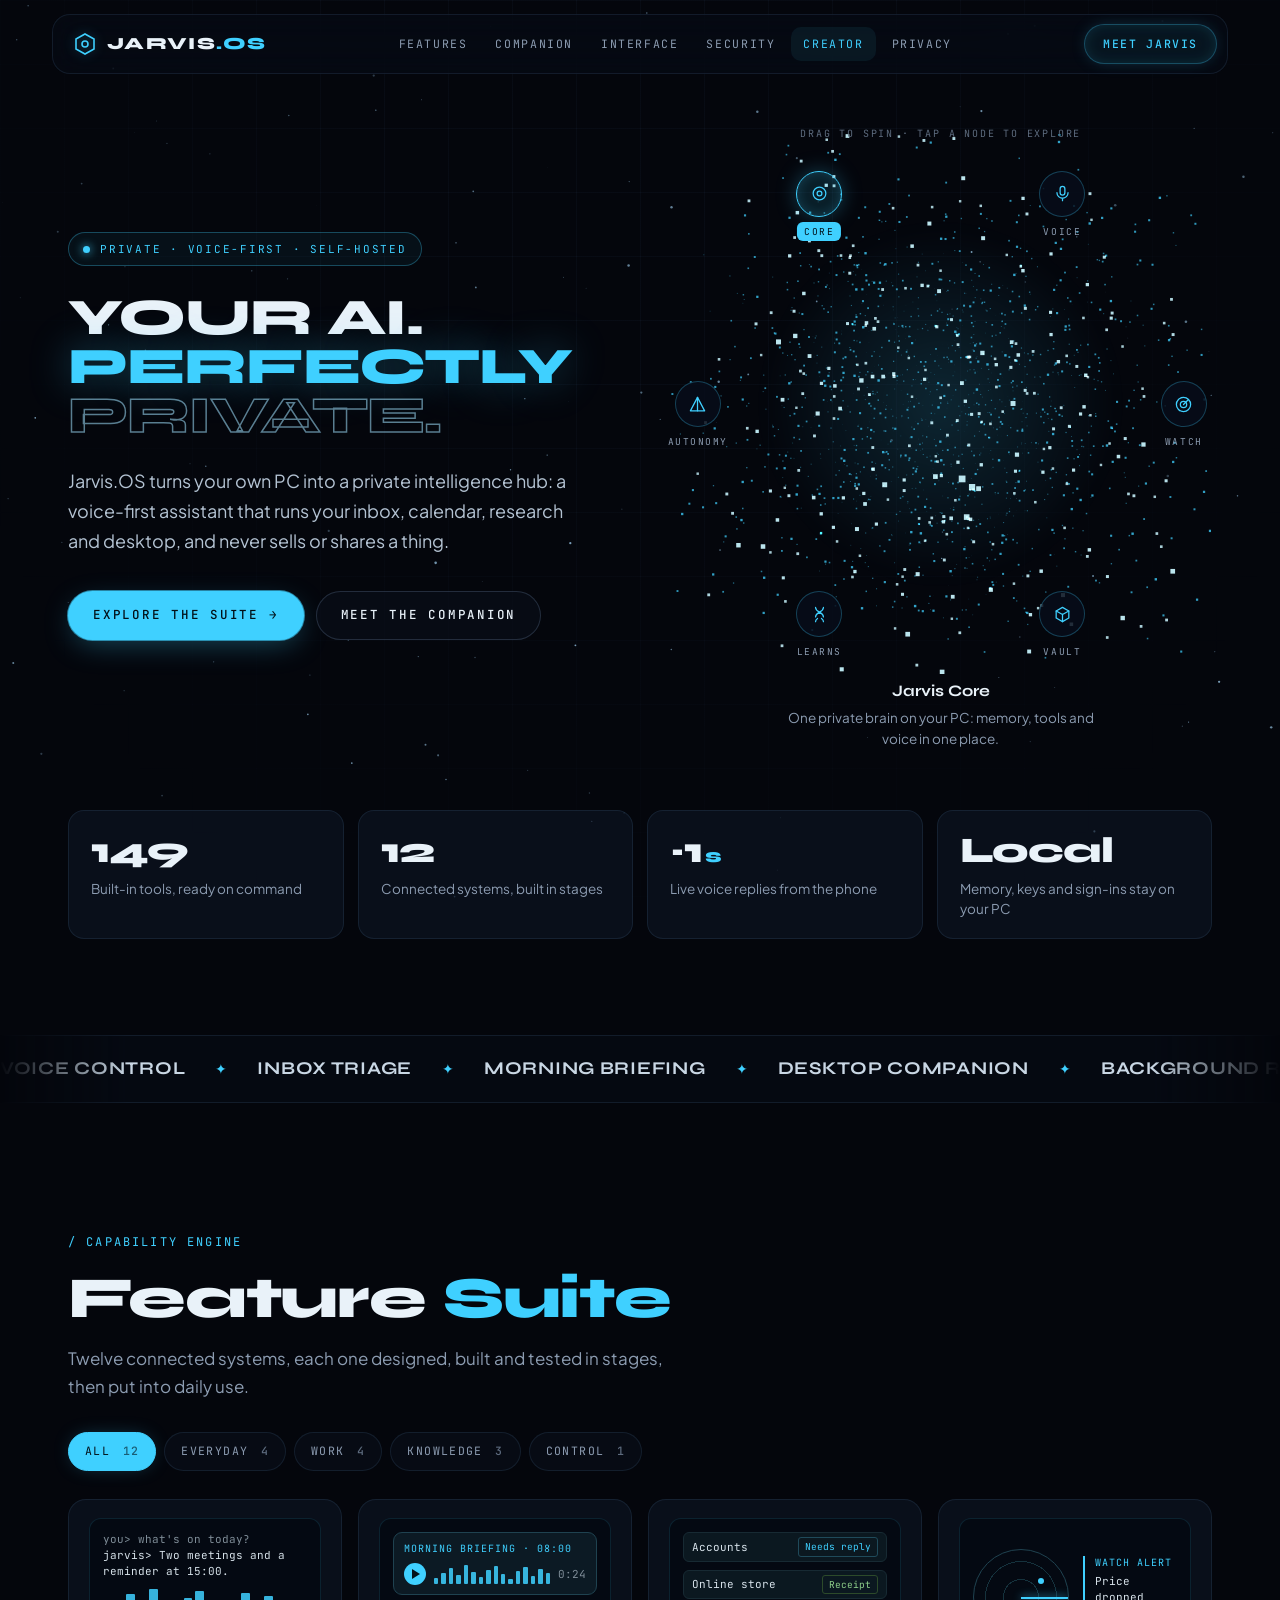
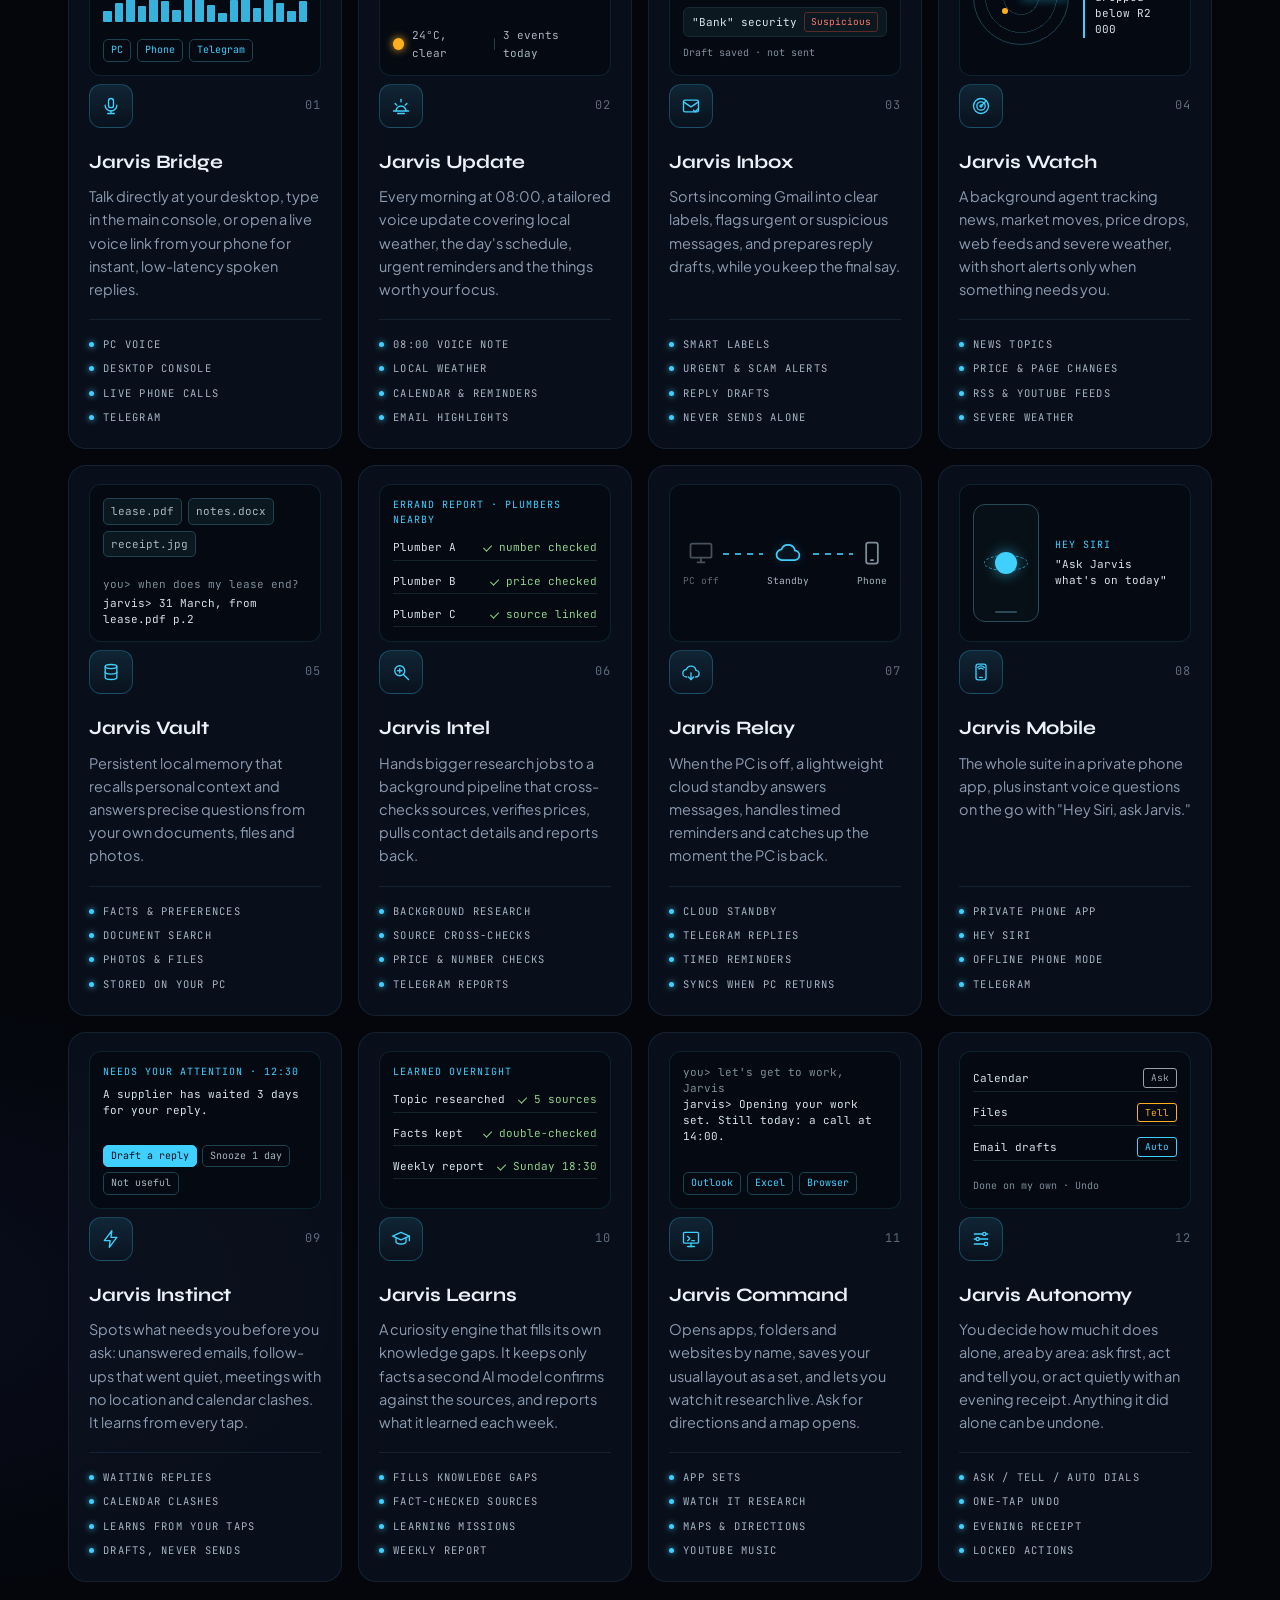
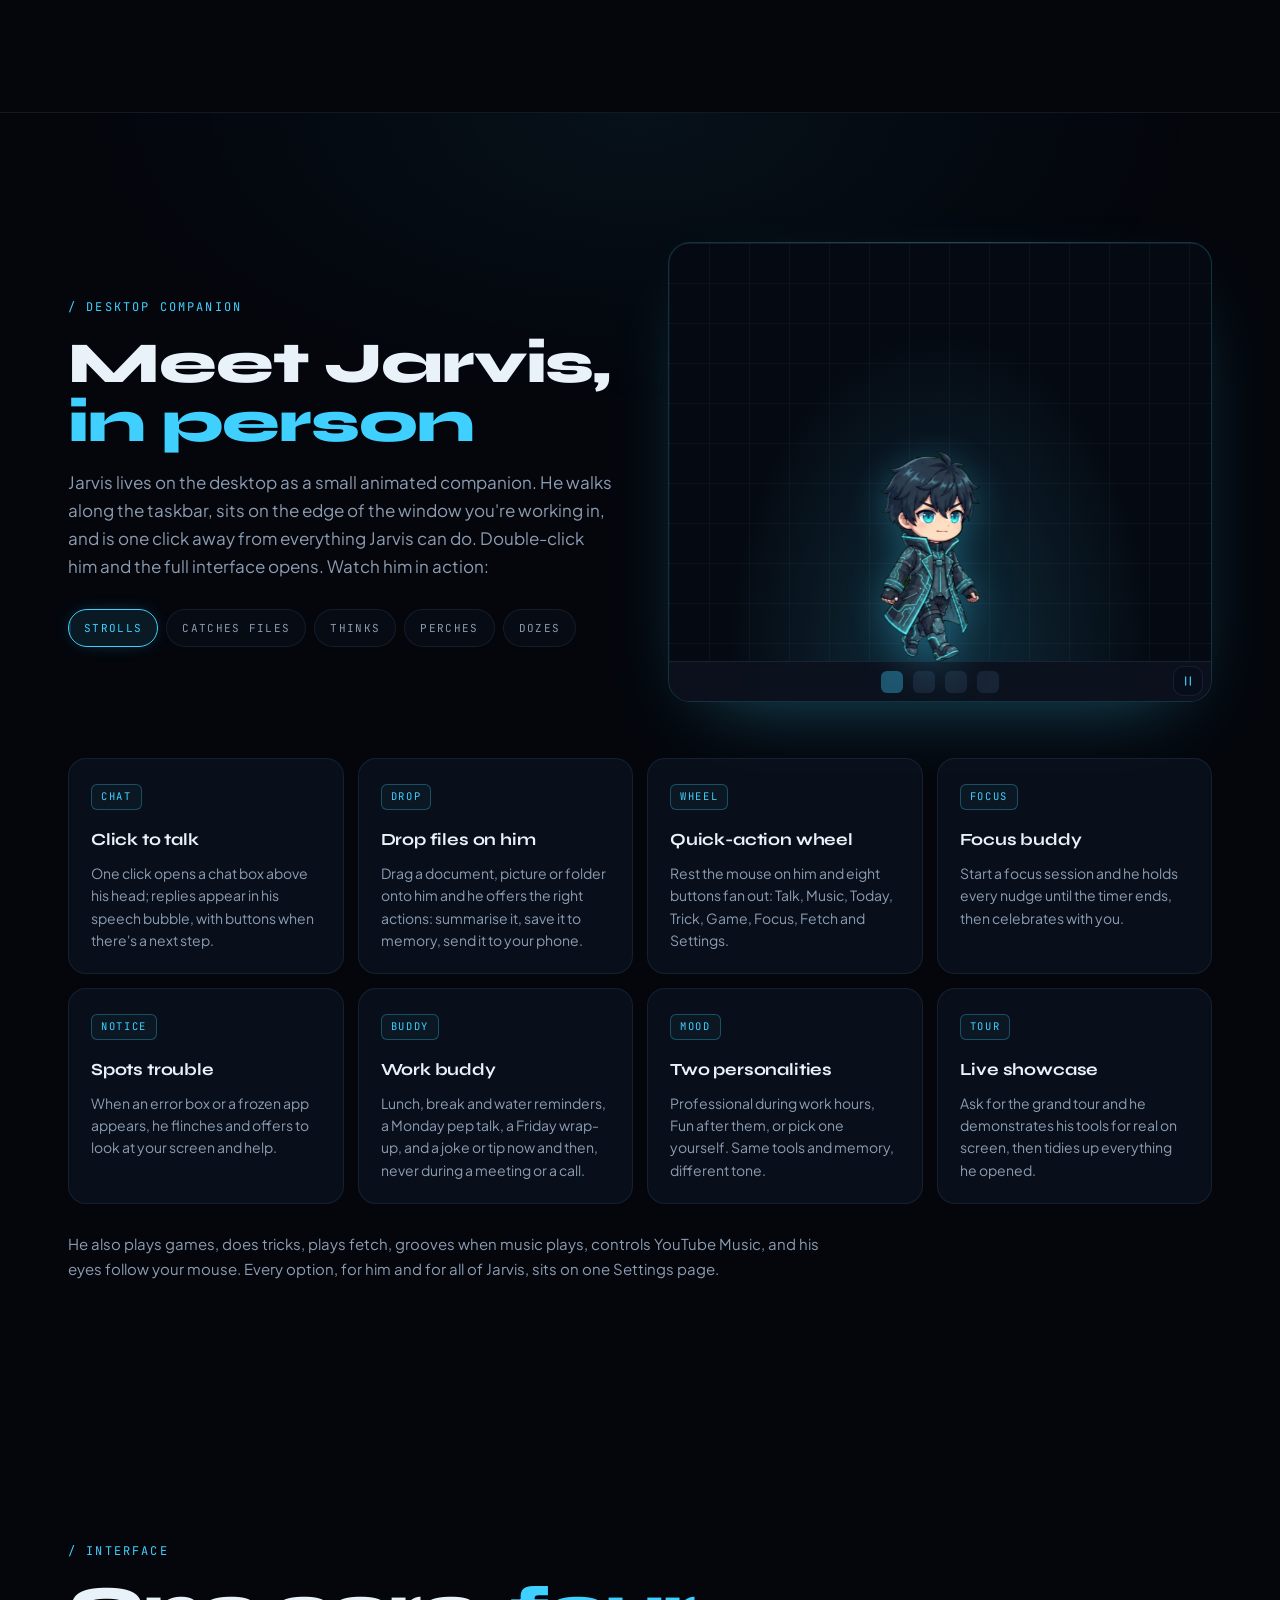
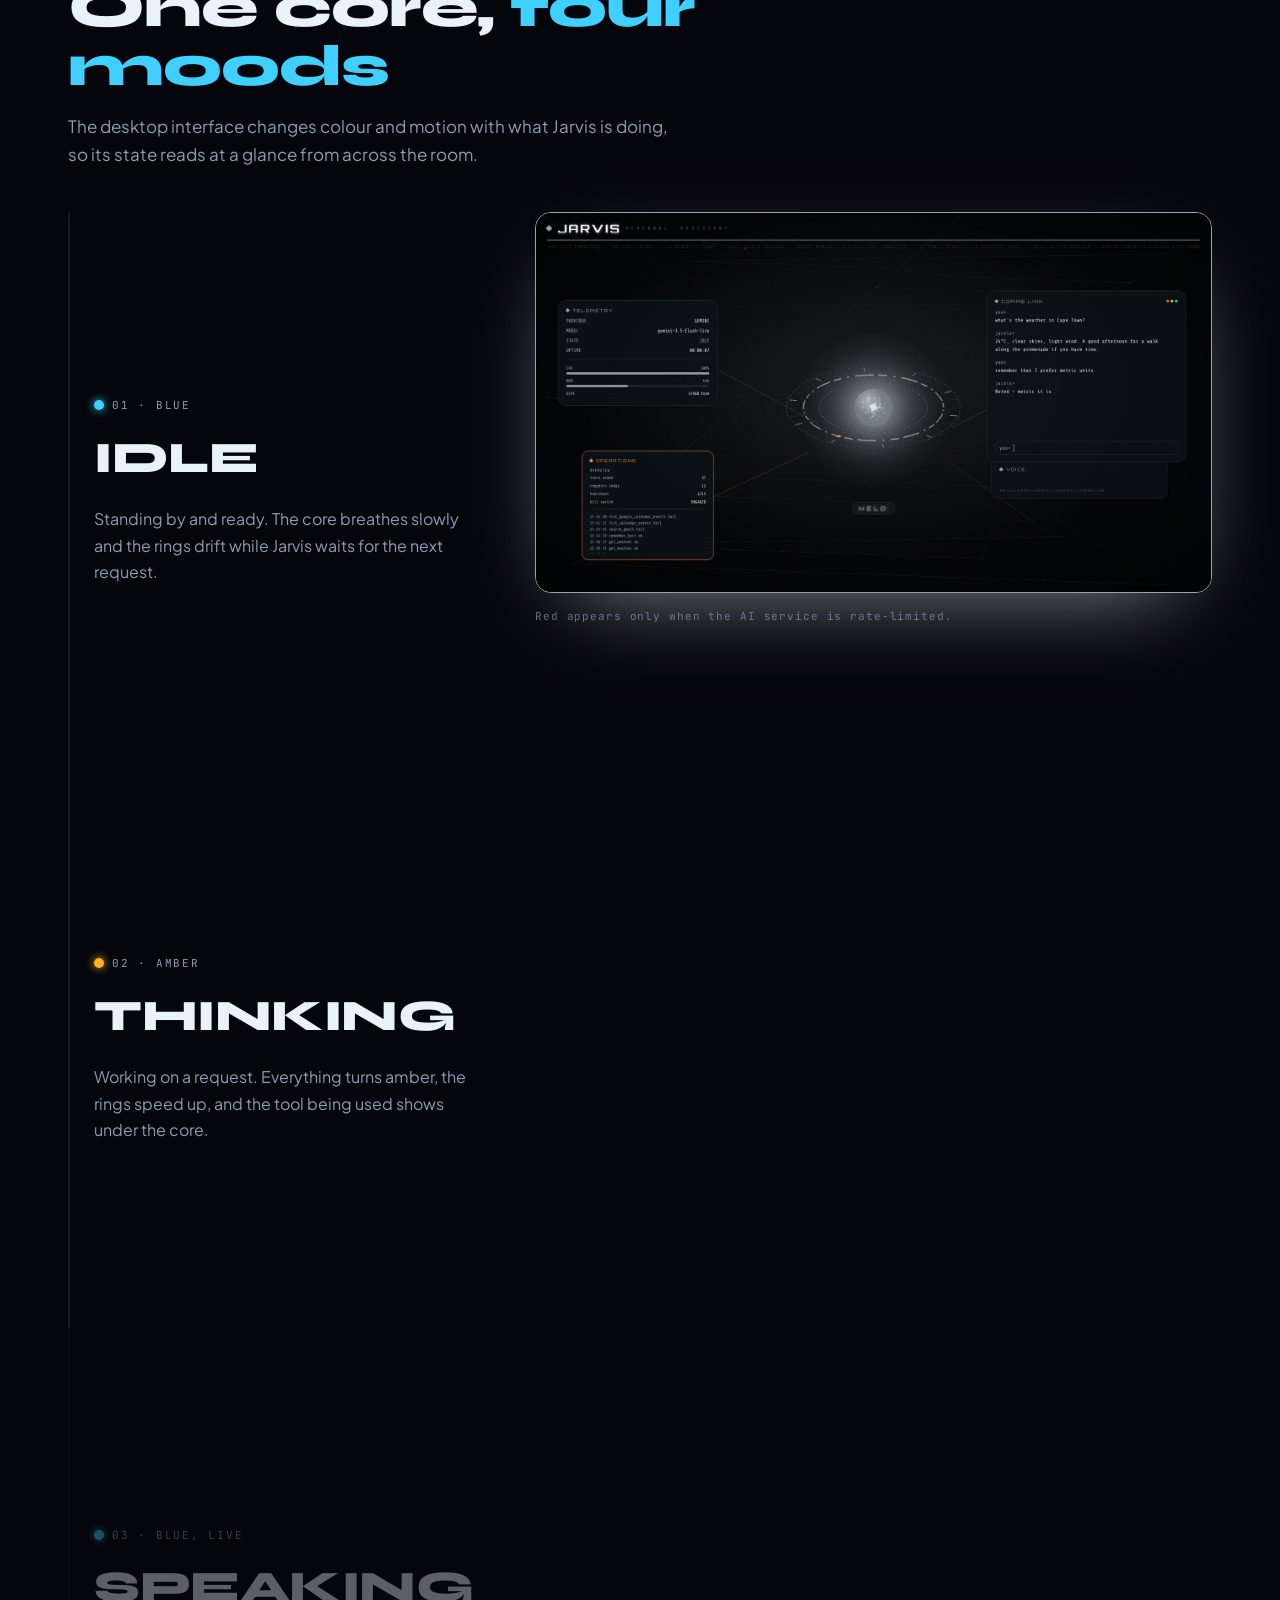
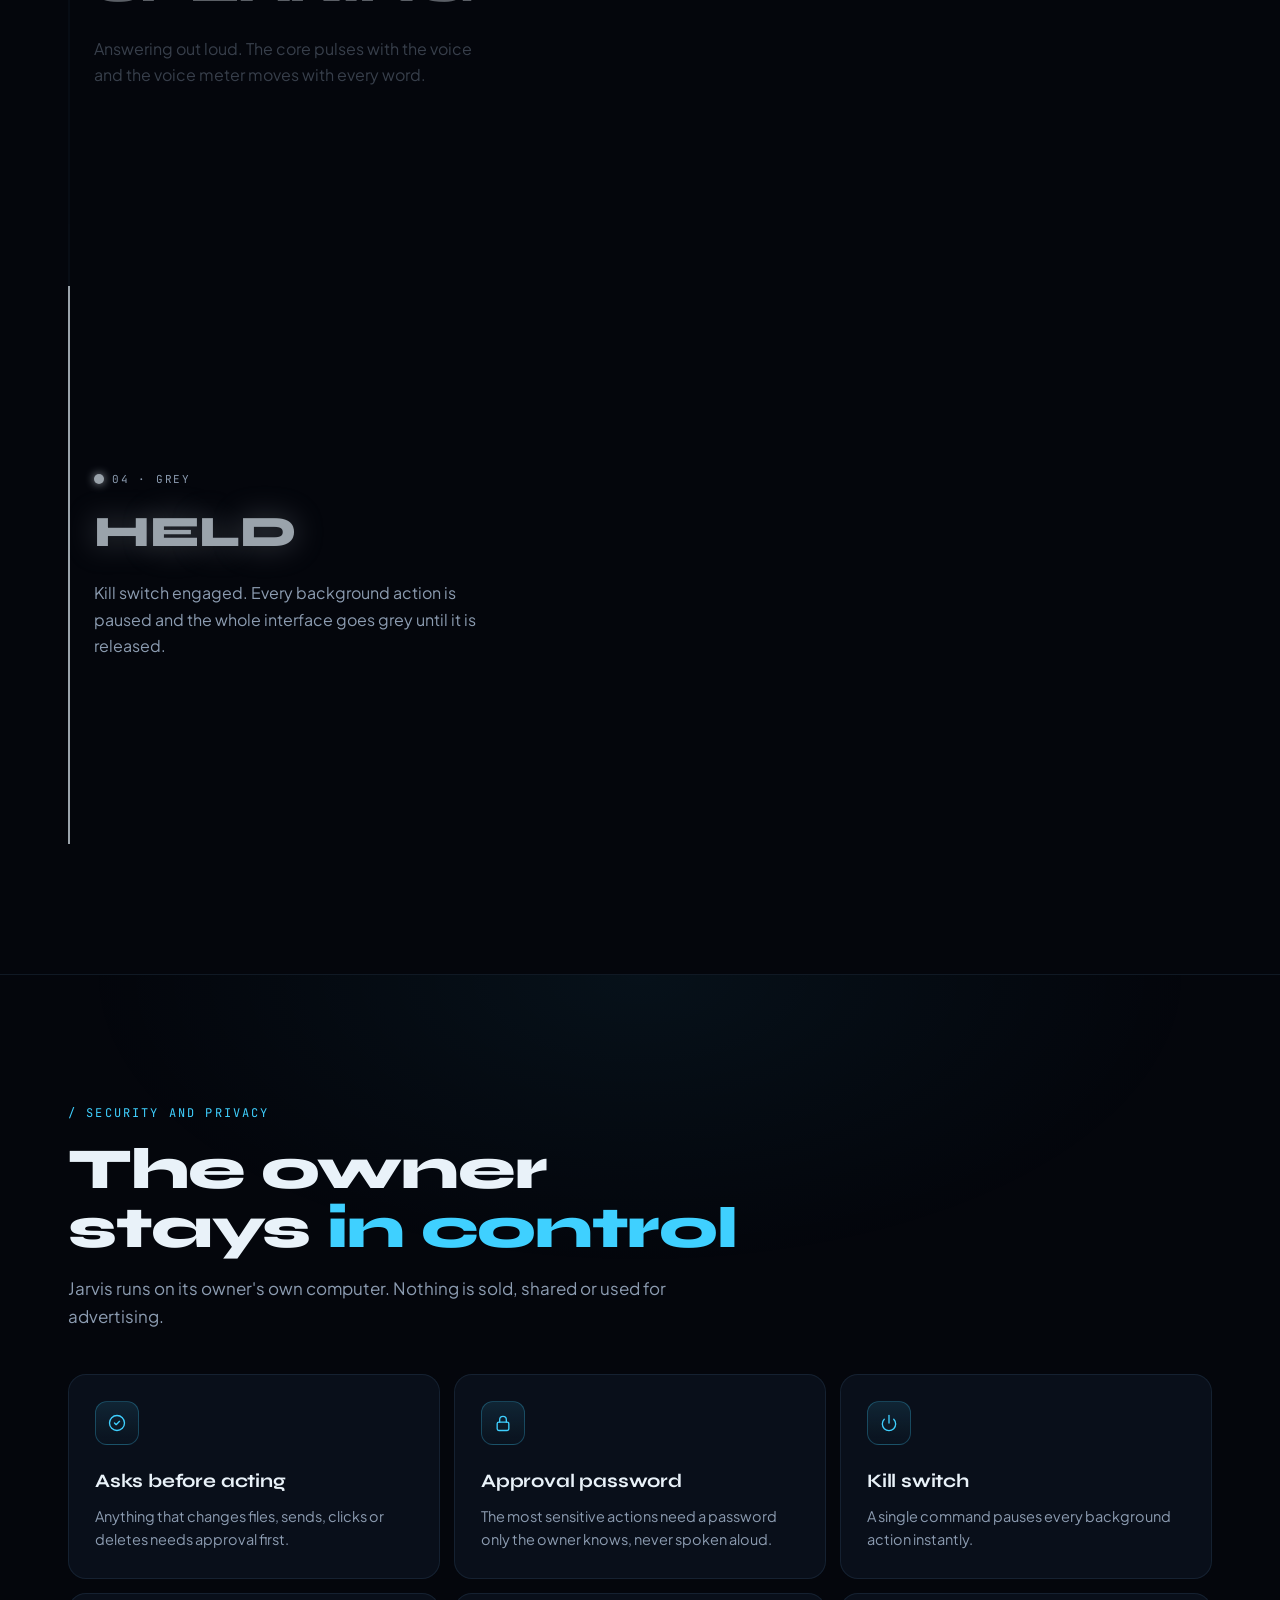
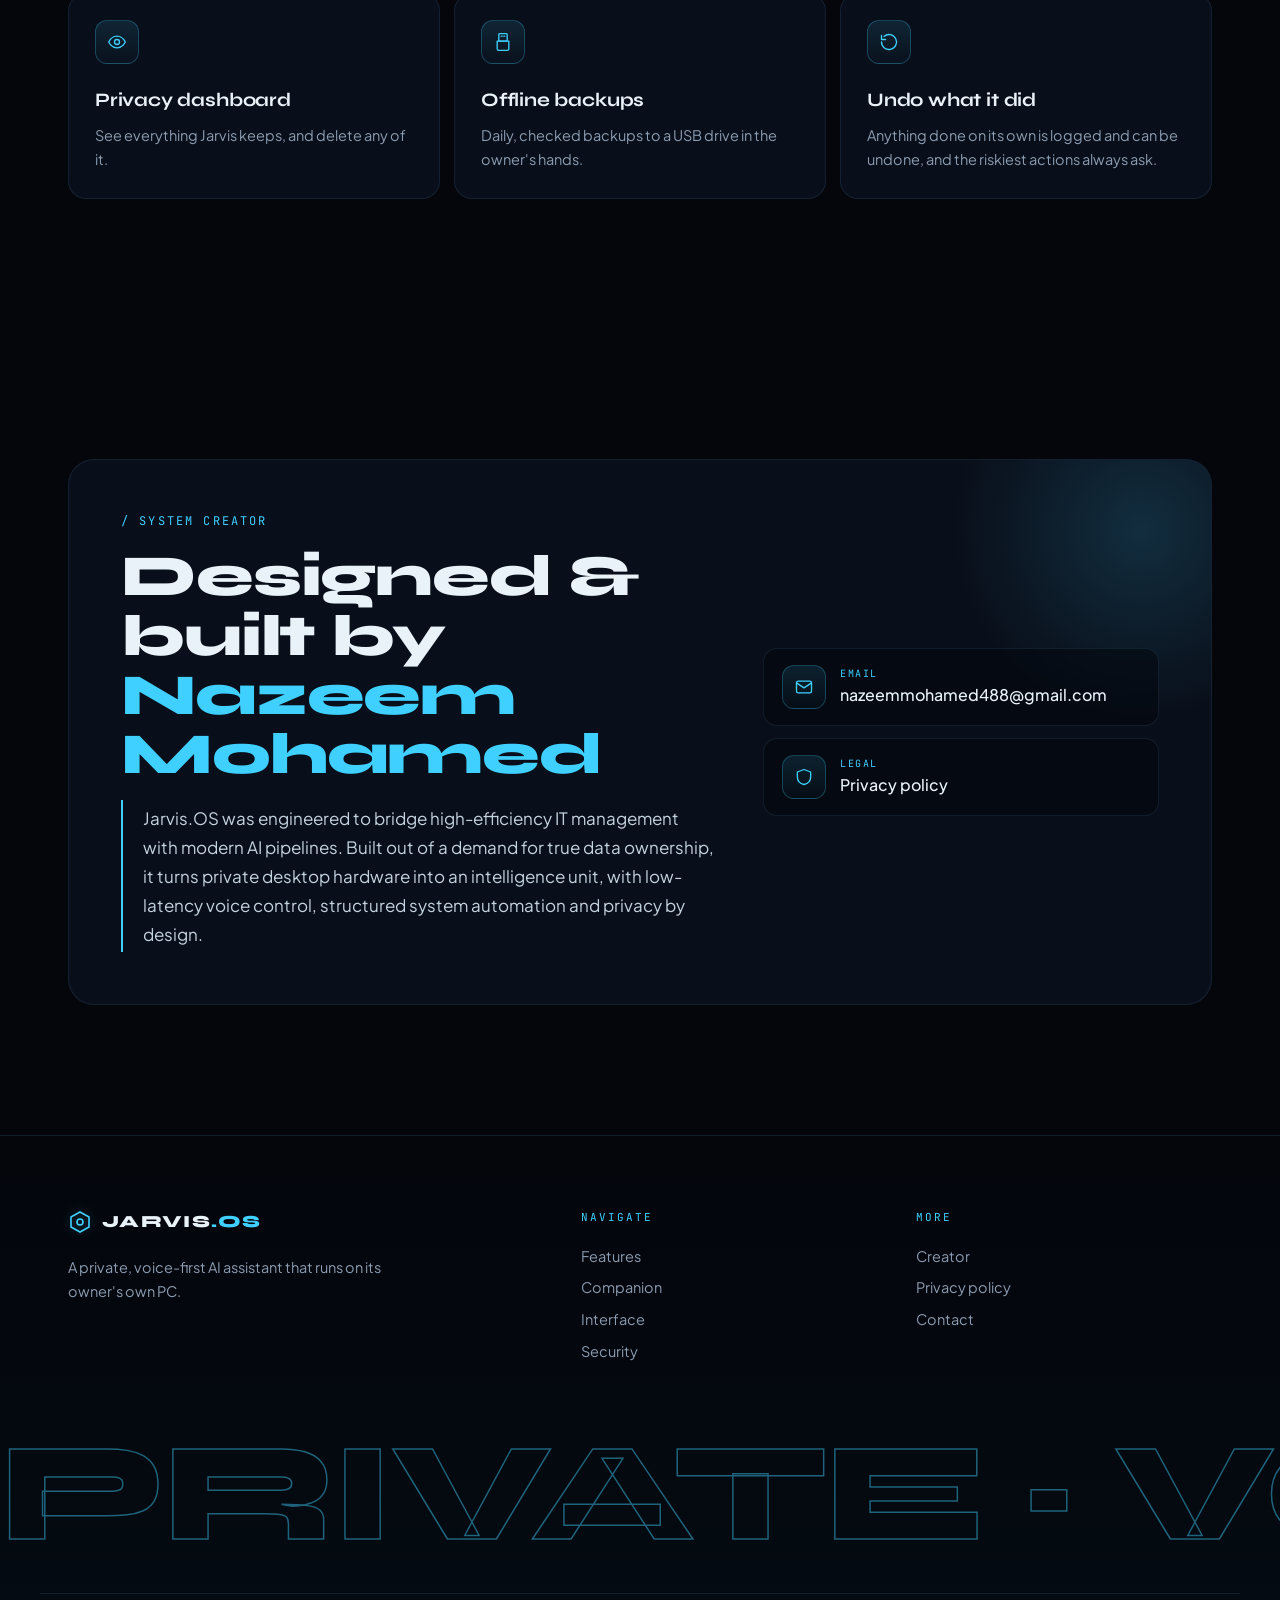
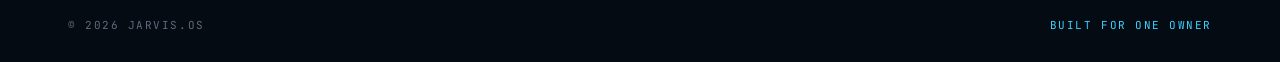
==== commit d3ffcc1f: "Animate the Meet Jarvis stage: a looping five-scene companion demo He strolls the taskbar, catches a" ====
--- a/index.html
+++ b/index.html
@@ -12,7 +12,7 @@
 <link rel="preconnect" href="https://fonts.googleapis.com">
 <link rel="preconnect" href="https://fonts.gstatic.com" crossorigin>
 <link href="https://fonts.googleapis.com/css2?family=Syne:wght@600;700;800&family=Plus+Jakarta+Sans:wght@300;400;500;600;700&family=JetBrains+Mono:wght@400;500&display=swap" rel="stylesheet">
-<link rel="stylesheet" href="style.css?v=8">
+<link rel="stylesheet" href="style.css?v=9">
 </head>
 <body class="home">
 
@@ -306,22 +306,30 @@
       <div class="section-head reveal">
         <p class="eyebrow">/ Desktop companion</p>
         <h2 class="display-sm">Meet Jarvis, <span class="accent">in person</span></h2>
-        <p class="section-lead">Jarvis lives on the desktop as a small animated companion. He walks along the taskbar, sits on the edge of the window you're working in, and is one click away from everything Jarvis can do. Double-click him and the full interface opens.</p>
-        <div class="poses" role="tablist" aria-label="Companion poses">
-          <button class="pose active" type="button" role="tab" aria-selected="true" data-img="talk" data-bubble="drop">Talking</button>
-          <button class="pose" type="button" role="tab" aria-selected="false" data-img="idle" data-bubble="idle">Standing by</button>
-          <button class="pose" type="button" role="tab" aria-selected="false" data-img="think" data-bubble="think">Thinking</button>
-          <button class="pose" type="button" role="tab" aria-selected="false" data-img="sit" data-bubble="sit">Perched</button>
-          <button class="pose" type="button" role="tab" aria-selected="false" data-img="sleep" data-bubble="sleep">Dozing</button>
-        </div>
-      </div>
-      <figure class="cmp-stage reveal" aria-label="The Jarvis companion on a desktop">
+        <p class="section-lead">Jarvis lives on the desktop as a small animated companion. He walks along the taskbar, sits on the edge of the window you're working in, and is one click away from everything Jarvis can do. Double-click him and the full interface opens. Watch him in action:</p>
+        <div class="poses" role="tablist" aria-label="Scenes from the companion demo">
+          <button class="pose active" type="button" role="tab" aria-selected="true" data-ch="0"><span>Strolls</span></button>
+          <button class="pose" type="button" role="tab" aria-selected="false" data-ch="1"><span>Catches files</span></button>
+          <button class="pose" type="button" role="tab" aria-selected="false" data-ch="2"><span>Thinks</span></button>
+          <button class="pose" type="button" role="tab" aria-selected="false" data-ch="3"><span>Perches</span></button>
+          <button class="pose" type="button" role="tab" aria-selected="false" data-ch="4"><span>Dozes</span></button>
+        </div>
+      </div>
+      <figure class="cmp-stage reveal" aria-label="Animated demo of the Jarvis companion on a desktop">
+        <div class="cmp-window" aria-hidden="true">
+          <div class="cw-bar"><i></i><i></i><i></i><span>Budget.xlsx</span></div>
+          <div class="cw-body"><b></b><b></b><b></b><b></b><b></b><b></b><b></b><b></b><b></b></div>
+        </div>
+        <div class="cmp-jv"><img class="cmp-hero" src="img/companion/talk.png" width="192" height="339" alt="The Jarvis companion, a small character in a dark coat with glowing cyan lines"></div>
+        <div class="cmp-zzz" aria-hidden="true"><span>z</span><span>z</span><span>Z</span></div>
+        <div class="cmp-file" aria-hidden="true"><svg viewBox="0 0 24 24"><path d="M6 2h8l5 5v15H6z"/><path d="M14 2v5h5"/><path d="M9 13h7M9 17h5"/></svg><span>invoice.pdf</span></div>
         <div class="cmp-bubble" aria-live="polite">
           <p class="cmp-label">J A R V I S</p>
           <p class="cmp-msg">Caught a document: invoice.pdf. What should I do with it?</p>
           <div class="m-btns cmp-btns"><span class="on">Summarise</span><span>Save to memory</span><span>Send to phone</span></div>
         </div>
-        <img class="cmp-hero" src="img/companion/talk.png" width="192" height="339" alt="The Jarvis companion, a small character in a dark coat with glowing cyan lines">
+        <svg class="cmp-cursor" viewBox="0 0 24 24" aria-hidden="true"><path d="M5 3l14 8-6 1.6L10 19z"/></svg>
+        <button class="cmp-play" type="button" aria-label="Pause the demo" aria-pressed="false"><svg viewBox="0 0 24 24" aria-hidden="true"><path class="i-pause" d="M8 5v14M16 5v14"/><path class="i-play" d="M7 4l13 8-13 8z"/></svg></button>
         <div class="cmp-taskbar" aria-hidden="true"><span></span><span></span><span></span><span></span></div>
       </figure>
     </div>
@@ -456,6 +464,6 @@
   </div>
 </footer>
 
-<script src="motion.js?v=6"></script>
+<script src="motion.js?v=7"></script>
 </body>
 </html>
--- a/style.css
+++ b/style.css
@@ -283,25 +283,64 @@
     #050a12;
   box-shadow: 0 30px 80px -40px rgba(63, 208, 255, 0.45), inset 0 1px 0 rgba(255, 255, 255, 0.04);
 }
-.cmp-hero { position: absolute; left: 50%; bottom: 40px; height: 240px; width: auto; transform: translateX(-50%); animation: bob 3.2s ease-in-out infinite; filter: drop-shadow(0 8px 18px rgba(63, 208, 255, 0.3)); transition: opacity 0.25s ease; }
-.cmp-hero.wide { height: 150px; }
-.cmp-hero.swap { opacity: 0; }
-@keyframes bob { 0%, 100% { transform: translate(-50%, 0); } 50% { transform: translate(-50%, -5px); } }
-.cmp-taskbar { position: absolute; left: 0; right: 0; bottom: 0; height: 40px; display: flex; align-items: center; justify-content: center; gap: 10px; background: rgba(12, 18, 30, 0.9); border-top: 1px solid var(--line); }
+.cmp-jv { position: absolute; left: 0; bottom: 0; z-index: 2; will-change: transform; pointer-events: none; }
+.cmp-hero { display: block; height: 212px; width: auto; max-width: none; filter: drop-shadow(0 8px 18px rgba(63, 208, 255, 0.3)); transform-origin: 50% 100%; }
+.cmp-hero.flip { transform: scaleX(-1); }
+.cmp-taskbar { position: absolute; left: 0; right: 0; bottom: 0; height: 40px; z-index: 1; display: flex; align-items: center; justify-content: center; gap: 10px; background: rgba(12, 18, 30, 0.92); border-top: 1px solid var(--line); }
 .cmp-taskbar span { width: 22px; height: 22px; border-radius: 6px; background: rgba(130, 190, 255, 0.10); }
 .cmp-taskbar span:first-child { background: rgba(63, 208, 255, 0.35); }
+
+/* the fake app window he perches on */
+.cmp-window { position: absolute; left: 8%; top: 55%; width: 44%; height: 25%; z-index: 1; opacity: 0; border-radius: 10px; overflow: hidden; background: #0b1422; border: 1px solid rgba(130, 190, 255, 0.18); box-shadow: 0 20px 40px -18px rgba(0, 0, 0, 0.9); transform-origin: 50% 100%; }
+.cw-bar { display: flex; align-items: center; gap: 5px; height: 22px; padding: 0 9px; background: #101c2e; border-bottom: 1px solid rgba(130, 190, 255, 0.12); }
+.cw-bar i { width: 7px; height: 7px; border-radius: 50%; background: #2a3a50; }
+.cw-bar i:first-child { background: #ff6b6b; }
+.cw-bar span { margin-left: 6px; font-family: var(--mono); font-size: 9.5px; color: var(--muted); white-space: nowrap; }
+.cw-body { display: grid; grid-template-columns: repeat(3, 1fr); gap: 5px; padding: 9px; }
+.cw-body b { height: 9px; border-radius: 2px; background: rgba(130, 190, 255, 0.08); }
+.cw-body b:nth-child(3n+1) { background: rgba(63, 208, 255, 0.18); }
+
+/* dropped file, cursor, sleep z's, pause button */
+.cmp-file { position: absolute; left: 0; top: 0; z-index: 4; opacity: 0; display: grid; justify-items: center; gap: 3px; pointer-events: none; }
+.cmp-file svg { width: 34px; height: 34px; fill: rgba(63, 208, 255, 0.12); stroke: var(--accent); stroke-width: 1.4; stroke-linejoin: round; filter: drop-shadow(0 0 8px var(--glow)); }
+.cmp-file span { font-family: var(--mono); font-size: 9.5px; color: #d7e2ea; background: rgba(8, 18, 28, 0.9); padding: 1px 6px; border-radius: 4px; }
+.cmp-cursor { position: absolute; left: 0; top: 0; z-index: 5; width: 22px; height: 22px; opacity: 0; fill: #f4f8fb; stroke: #04060c; stroke-width: 1.2; stroke-linejoin: round; filter: drop-shadow(0 2px 4px rgba(0, 0, 0, 0.6)); pointer-events: none; }
+.cmp-zzz { position: absolute; left: 0; bottom: 0; z-index: 3; opacity: 0; pointer-events: none; }
+.cmp-zzz span { position: absolute; font-family: var(--display); font-weight: 800; color: var(--accent); text-shadow: 0 0 10px var(--glow); animation: zzz 2.4s ease-out infinite; opacity: 0; }
+.cmp-zzz span:nth-child(1) { left: 0; font-size: 14px; }
+.cmp-zzz span:nth-child(2) { left: 12px; font-size: 18px; animation-delay: 0.8s; }
+.cmp-zzz span:nth-child(3) { left: 26px; font-size: 24px; animation-delay: 1.6s; }
+@keyframes zzz { 0% { opacity: 0; transform: translate(0, 0); } 25% { opacity: 1; } 100% { opacity: 0; transform: translate(14px, -46px); } }
+.cmp-play { position: absolute; right: 8px; bottom: 5px; z-index: 6; width: 30px; height: 30px; display: grid; place-items: center; border-radius: 10px; cursor: pointer; border: 1px solid var(--line); background: rgba(8, 14, 26, 0.8); transition: border-color 0.2s ease; }
+.cmp-play:hover { border-color: var(--line-2); }
+.cmp-play svg { width: 14px; height: 14px; fill: none; stroke: var(--accent); stroke-width: 2; stroke-linecap: round; stroke-linejoin: round; }
+.cmp-play .i-play { display: none; fill: var(--accent); }
+.cmp-play[aria-pressed="true"] .i-pause { display: none; }
+.cmp-play[aria-pressed="true"] .i-play { display: block; }
+
 .cmp-bubble {
-  position: absolute; left: 50%; top: 26px; transform: translateX(-50%); width: min(310px, 86%);
-  padding: 13px 15px; display: grid; gap: 8px; z-index: 1;
-  background: rgba(8, 18, 28, 0.92); border: 1px solid var(--accent); border-radius: 14px; box-shadow: 0 0 26px rgba(63, 208, 255, 0.25);
-  font-size: 14px; color: #d7e2ea; transition: opacity 0.25s ease, transform 0.25s ease;
-}
-.cmp-bubble.swap { opacity: 0; transform: translate(-50%, 6px); }
-.cmp-bubble::after { content: ""; position: absolute; left: 50%; bottom: -7px; width: 12px; height: 12px; background: #08121c; border-right: 1px solid var(--accent); border-bottom: 1px solid var(--accent); transform: translateX(-50%) rotate(45deg); }
+  position: absolute; left: 50%; bottom: 290px; transform: translateX(-50%); width: min(300px, 84%);
+  padding: 12px 14px; display: grid; gap: 8px; z-index: 4;
+  background: rgba(8, 18, 28, 0.94); border: 1px solid var(--accent); border-radius: 14px; box-shadow: 0 0 26px rgba(63, 208, 255, 0.25);
+  font-size: 13.5px; line-height: 1.5; color: #d7e2ea; transition: opacity 0.25s ease;
+}
+.cmp-bubble.hidden { opacity: 0; }
+.cmp-bubble::after { content: ""; position: absolute; left: calc(50% + var(--tail, 0px)); bottom: -7px; width: 12px; height: 12px; background: #08121c; border-right: 1px solid var(--accent); border-bottom: 1px solid var(--accent); transform: translateX(-50%) rotate(45deg); }
 .cmp-bubble p { margin: 0; }
 .cmp-label { font-family: var(--mono); font-size: 10.5px; letter-spacing: 0.1em; color: var(--accent); }
 .cmp-btns:empty { display: none; }
-.cmp-btns span { font-family: var(--mono); font-size: 10.5px; }
+.cmp-btns span { font-family: var(--mono); font-size: 10.5px; transition: transform 0.15s ease, box-shadow 0.15s ease; }
+.cmp-btns span.press { transform: scale(0.92); box-shadow: 0 0 16px var(--glow); }
+.dots { display: inline-flex; gap: 5px; padding: 4px 0; }
+.dots i { width: 7px; height: 7px; border-radius: 50%; background: var(--accent); animation: dot 1s ease-in-out infinite; }
+.dots i:nth-child(2) { animation-delay: 0.15s; }
+.dots i:nth-child(3) { animation-delay: 0.3s; }
+@keyframes dot { 0%, 100% { opacity: 0.25; transform: translateY(0); } 50% { opacity: 1; transform: translateY(-3px); } }
+
+/* chapter chips double as a progress bar */
+.pose { position: relative; overflow: hidden; }
+.pose span { position: relative; z-index: 1; }
+.pose::before { content: ""; position: absolute; left: 0; top: 0; bottom: 0; width: calc(var(--p, 0) * 100%); background: rgba(63, 208, 255, 0.16); }
 .cmp-grid { display: grid; grid-template-columns: repeat(4, minmax(0, 1fr)); gap: 14px; margin-bottom: 28px; }
 .mini { padding: 22px; }
 .mini-k { display: inline-block; margin-bottom: 16px; font-family: var(--mono); font-size: 10.5px; letter-spacing: 0.16em; text-transform: uppercase; color: var(--accent); padding: 3px 9px; border-radius: 6px; border: 1px solid var(--line-2); background: rgba(63, 208, 255, 0.05); }
@@ -430,8 +469,6 @@
   .section { padding: 92px 0; }
   .features, .cmp-grid, .shield-grid { grid-template-columns: 1fr; }
   .cmp-stage { height: 430px; }
-  .cmp-hero { height: 210px; }
-  .cmp-hero.wide { height: 130px; }
   .hub { padding: 28px 22px; }
   .footer-grid { grid-template-columns: 1fr 1fr; }
   .footer-grid > :first-child { grid-column: 1 / -1; }
@@ -442,6 +479,6 @@
   html { scroll-behavior: auto; }
   .reveal, .reveal.pre { opacity: 1; transform: none; filter: none; transition: none; }
   .hero-copy > *, .core, .feature.pop { animation: none; }
-  .m-wave i, .m-sweep, .m-blip, .m-link, .m-orb, .cmp-hero, .chip-dot, .ticker-track, .mega-track { animation: none; }
+  .m-wave i, .m-sweep, .m-blip, .m-link, .m-orb, .chip-dot, .dots i, .cmp-zzz span, .ticker-track, .mega-track { animation: none; }
   .frame { transition: none; }
 }
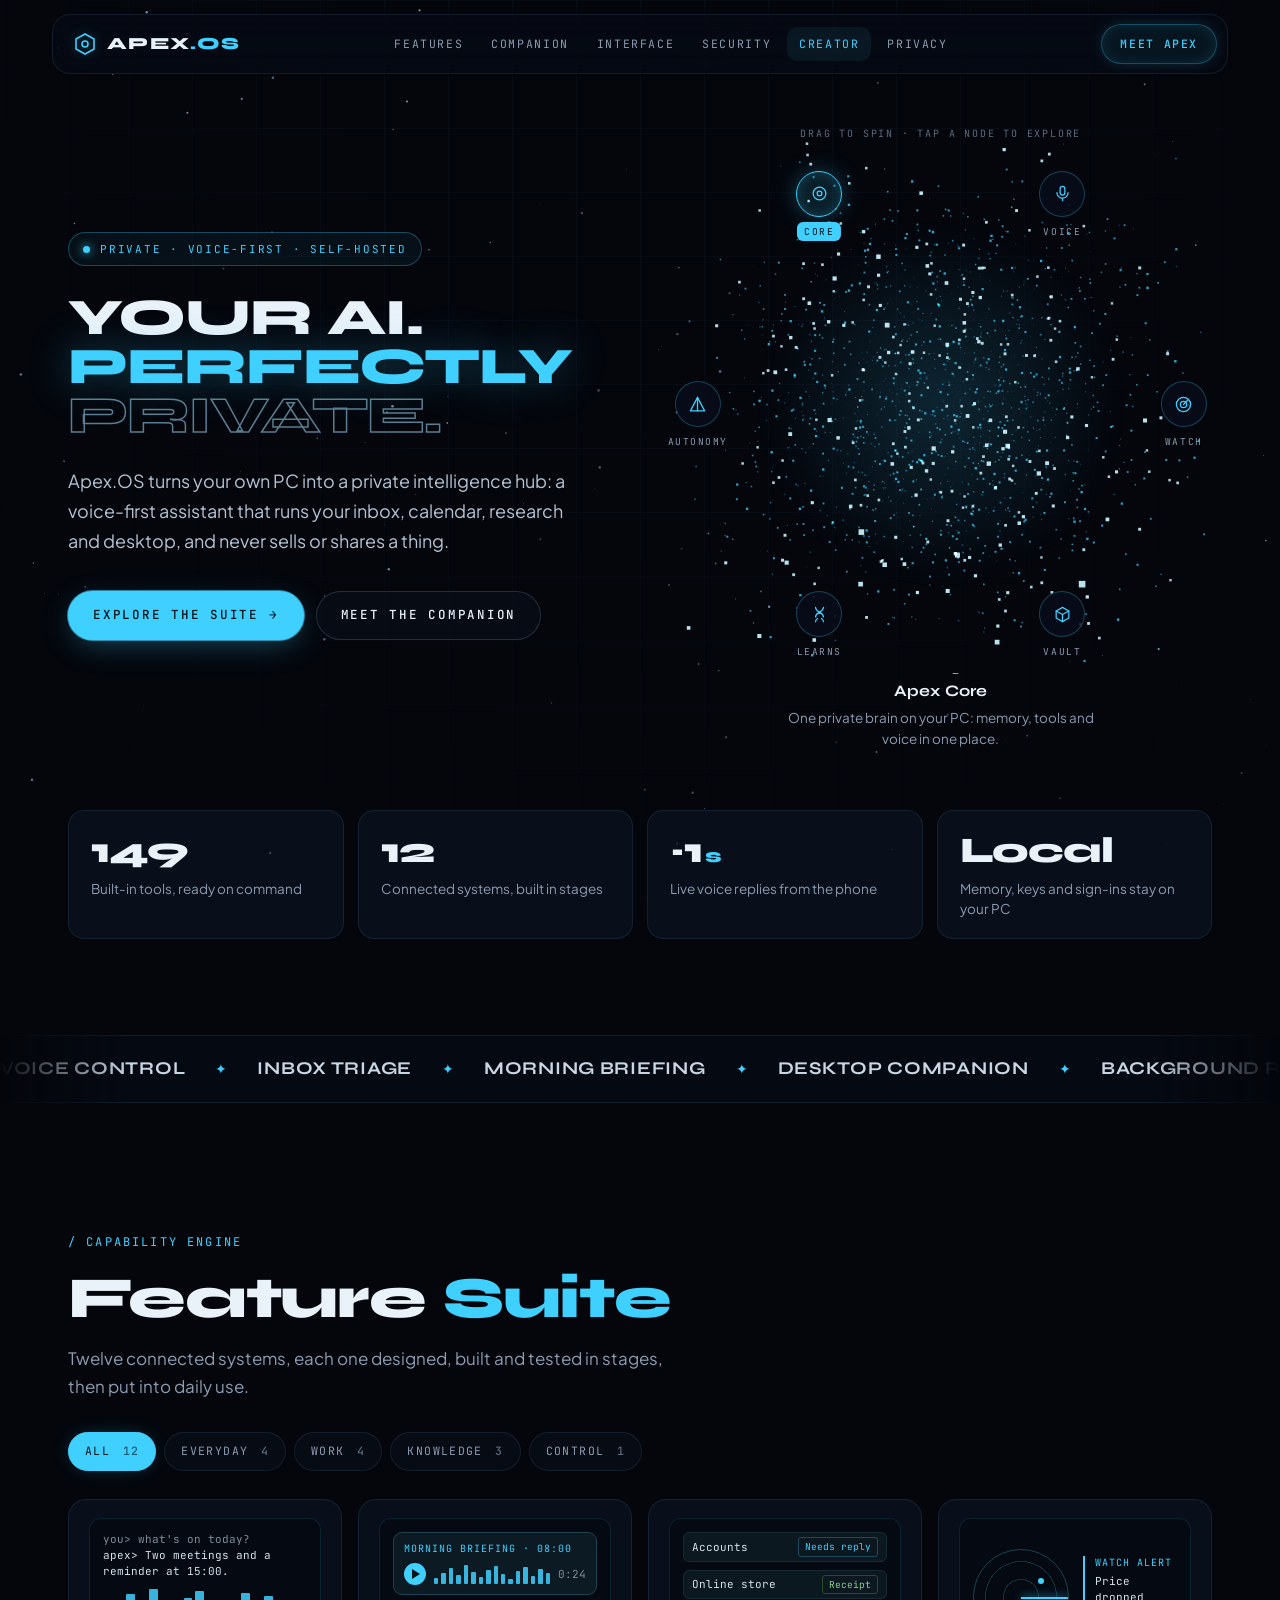
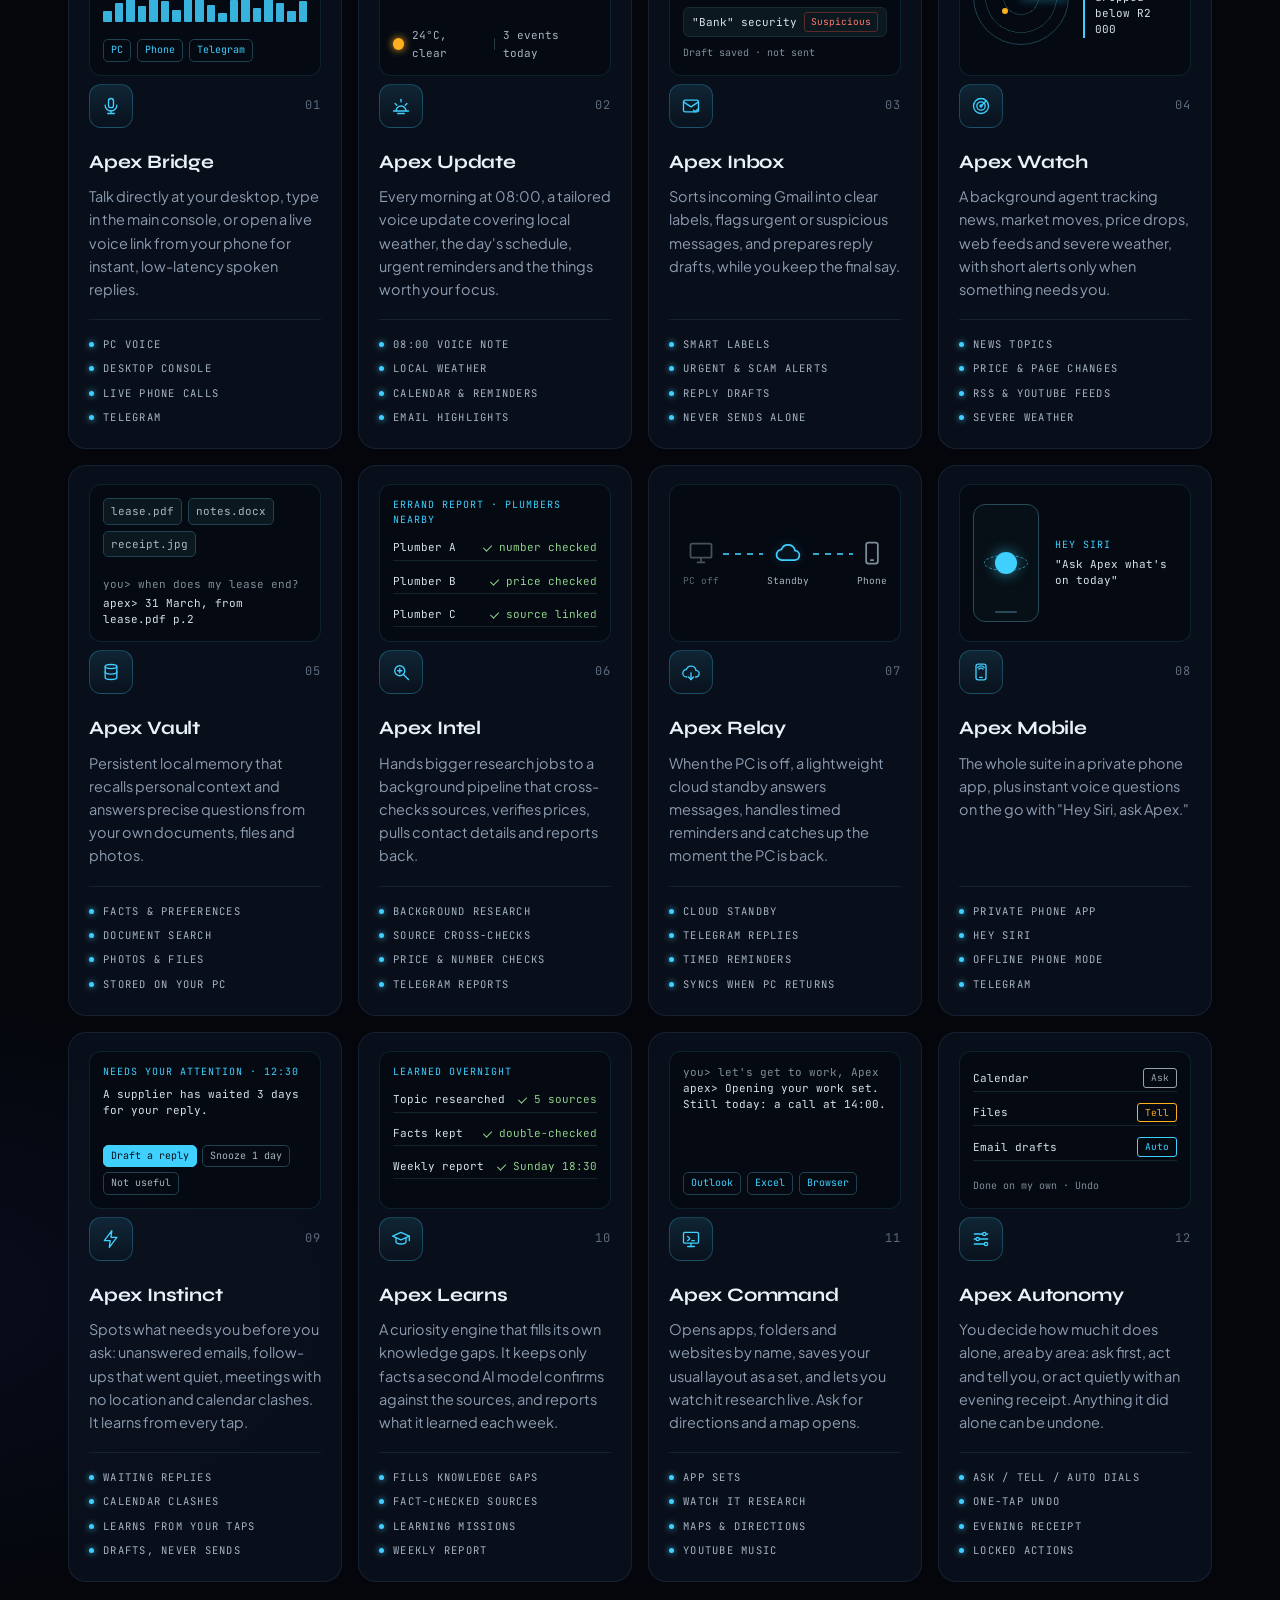
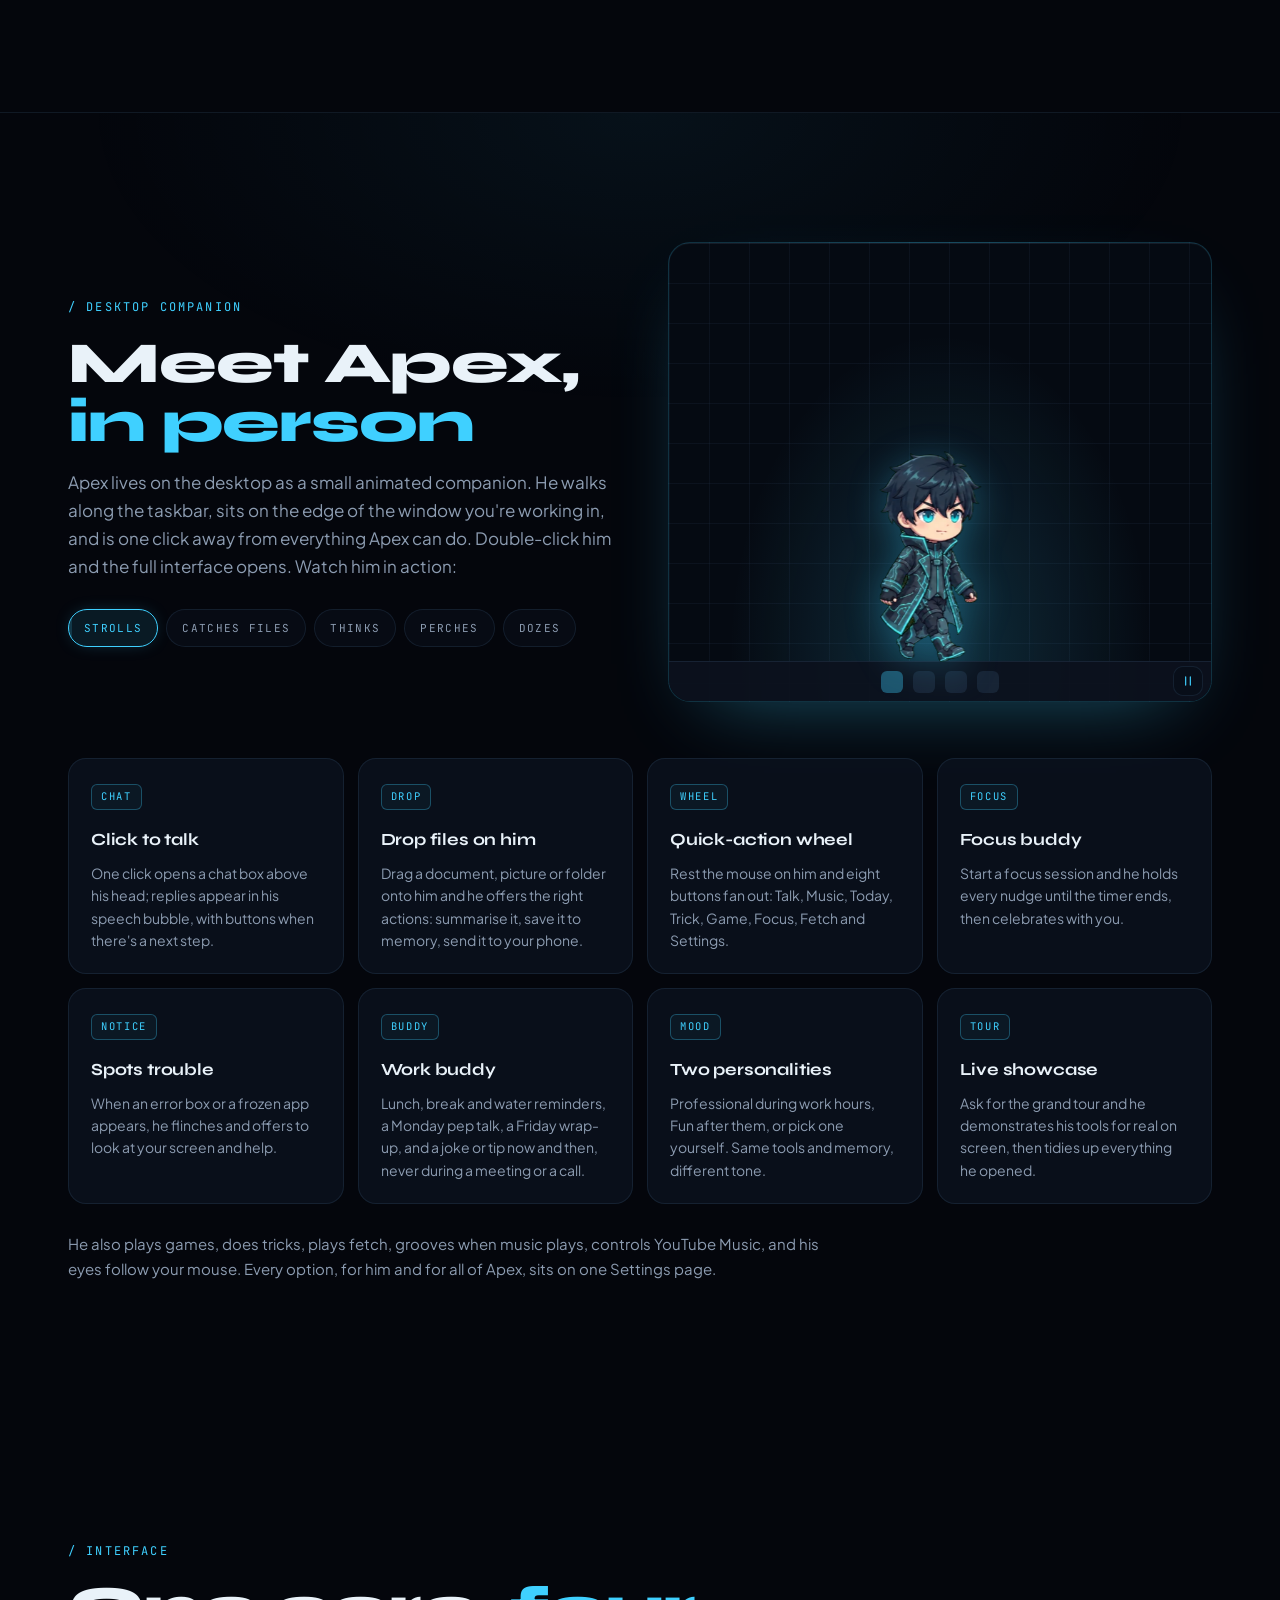
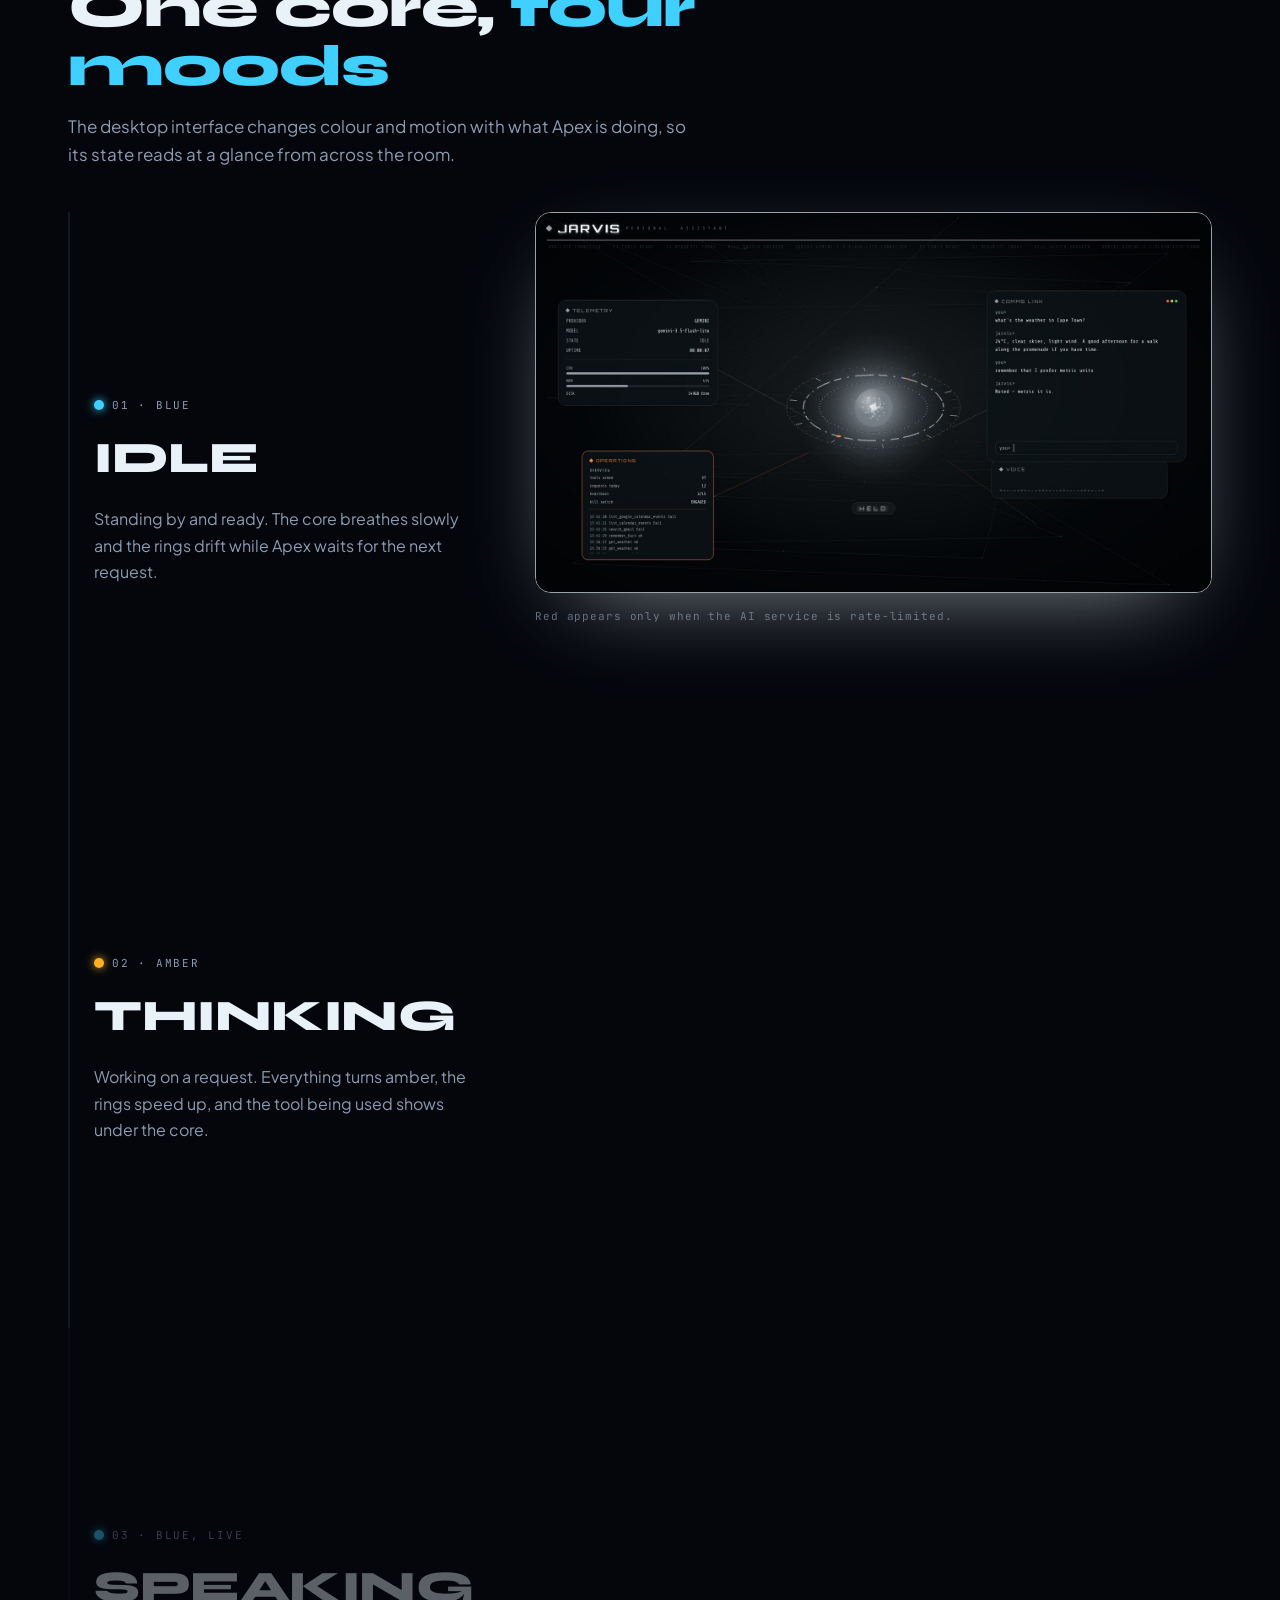
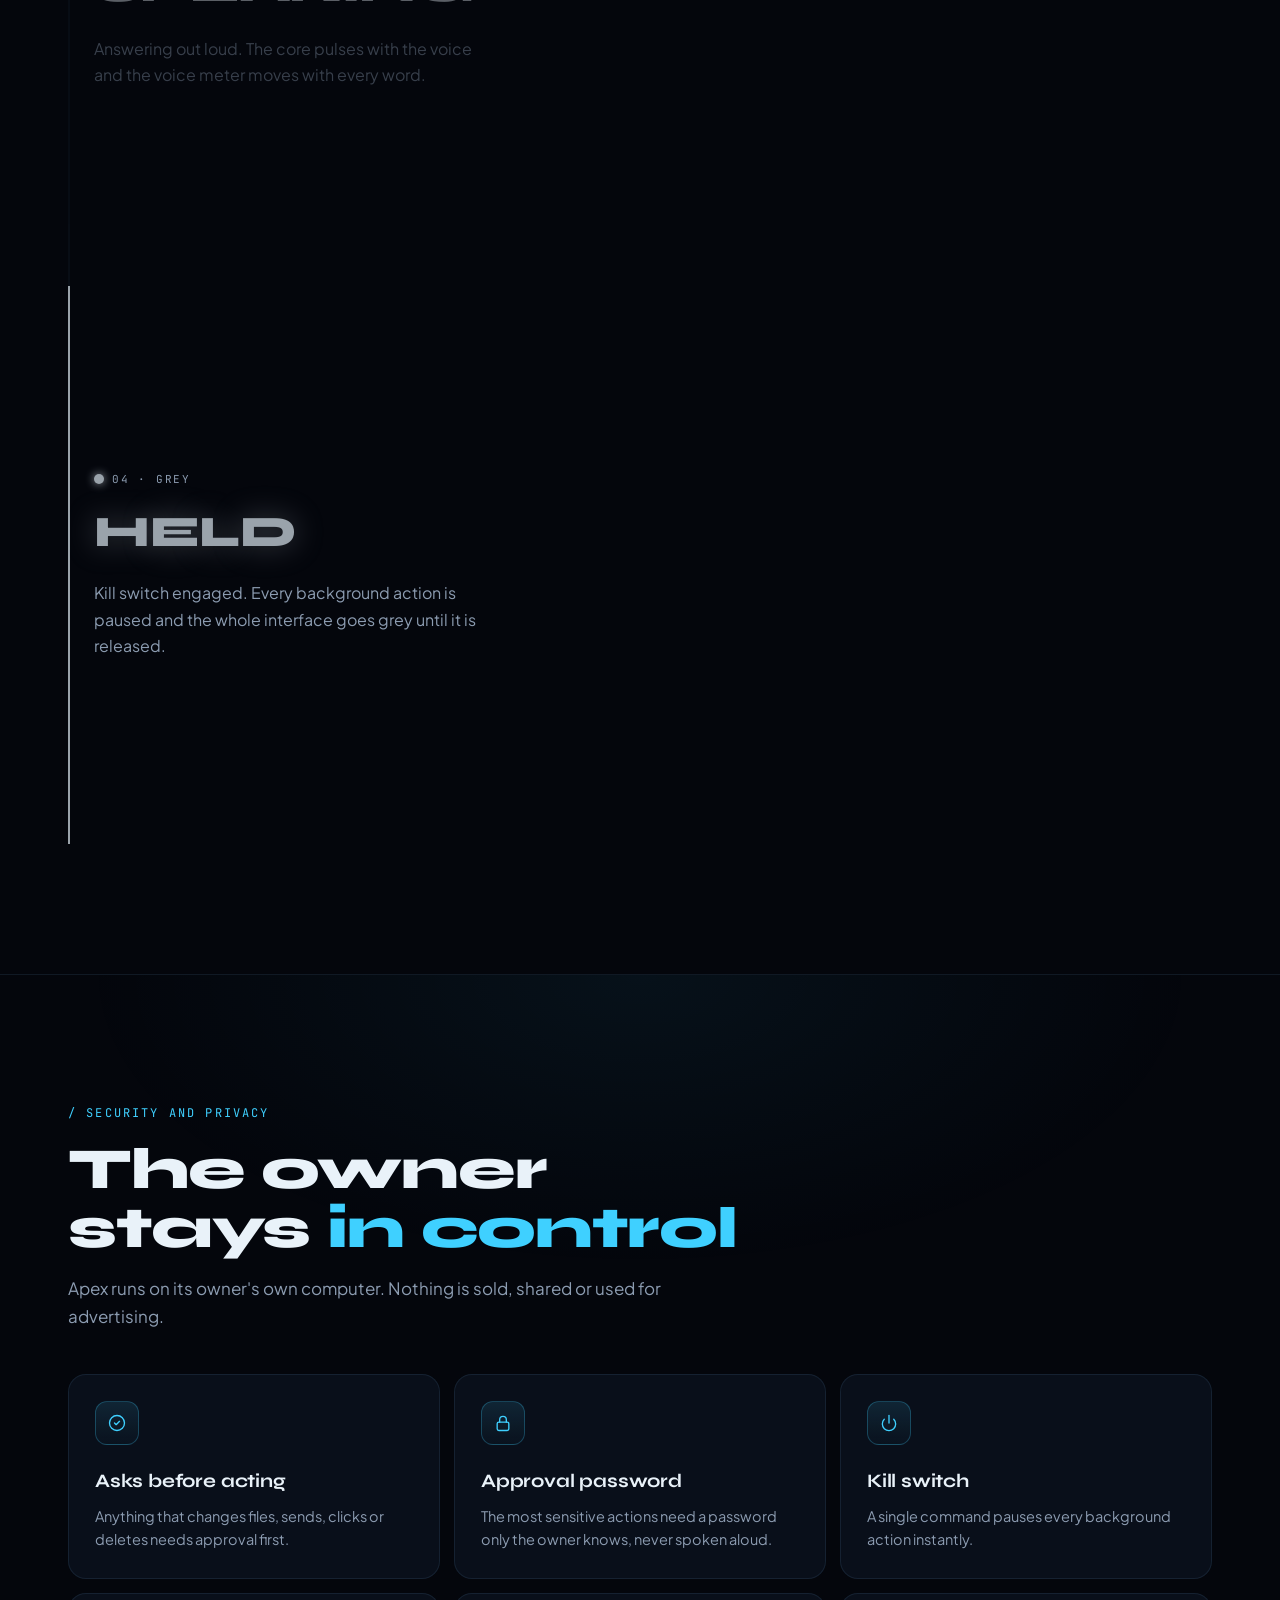
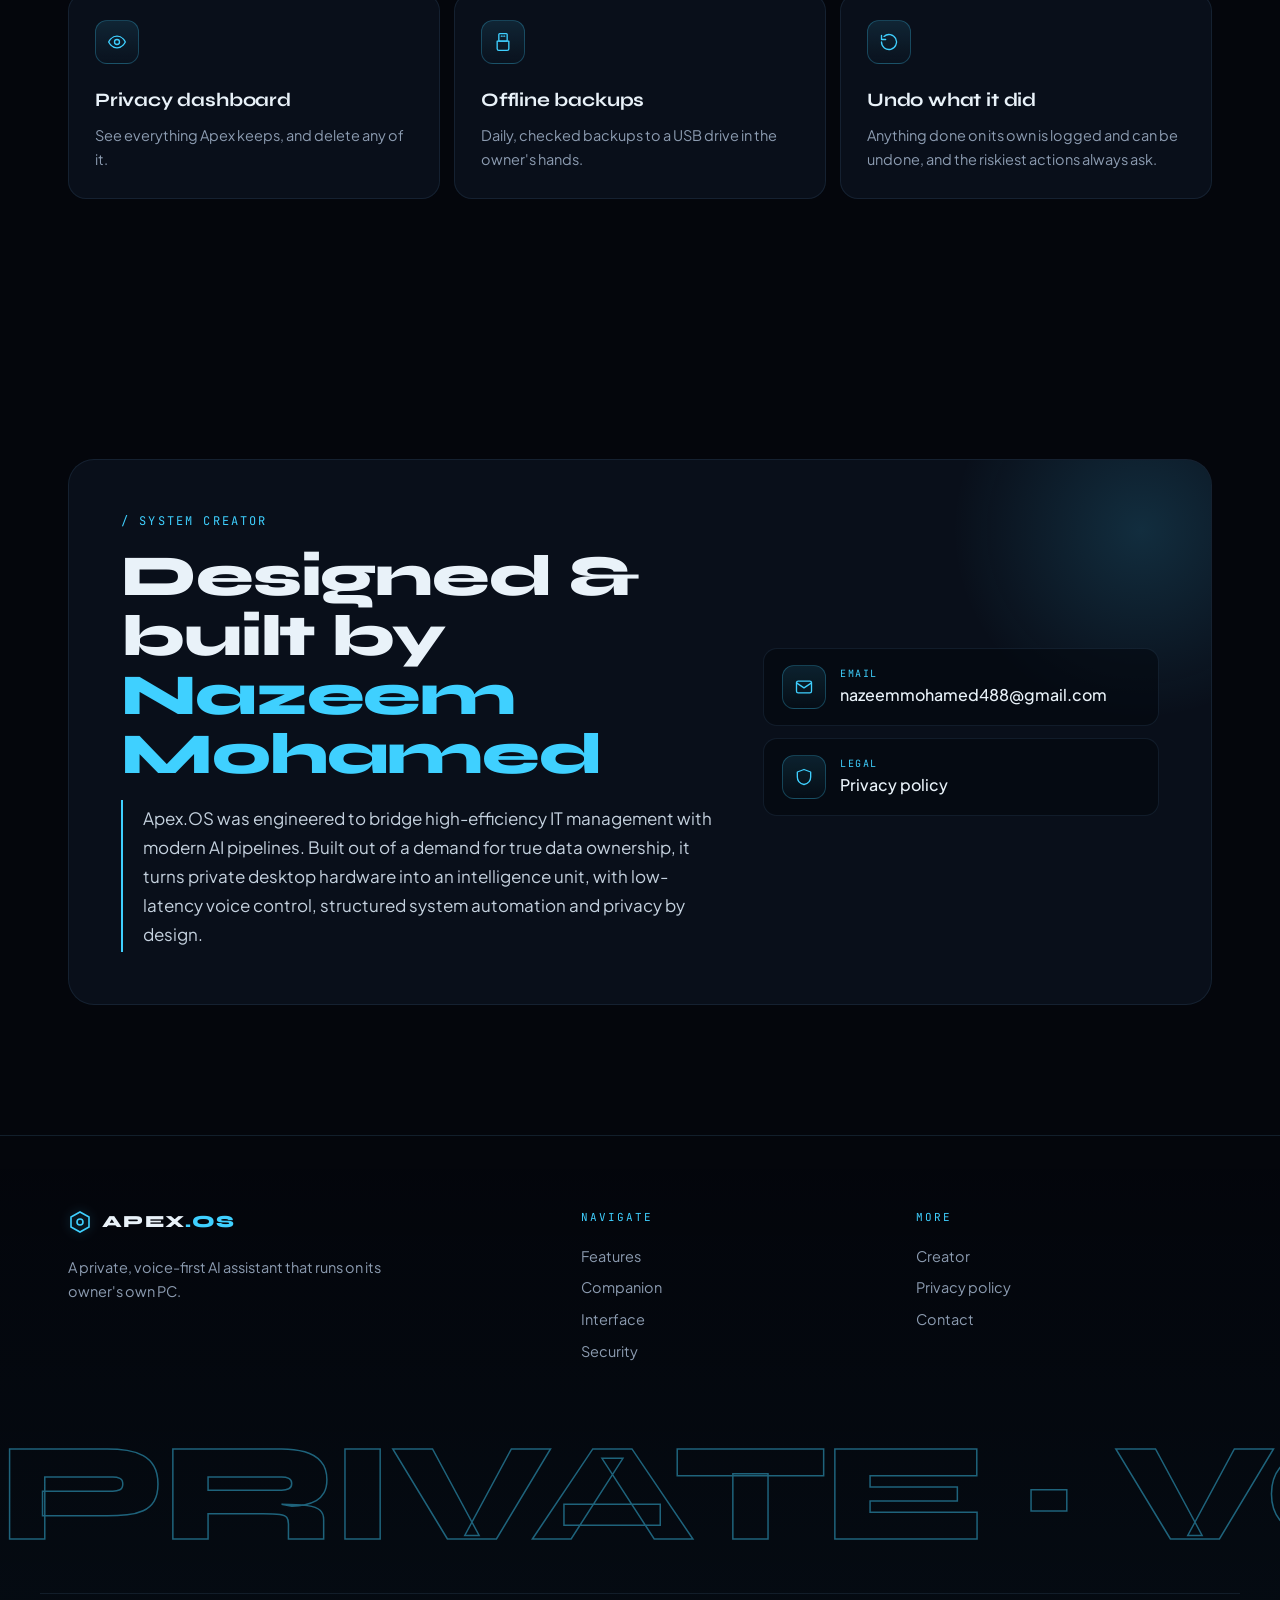
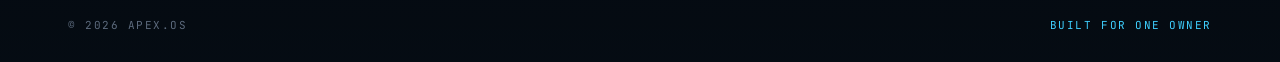
==== commit 9313510f: "Rename the site from Jarvis to Apex The assistant is rebranded to Apex: titles, headings, page text," ====
--- a/index.html
+++ b/index.html
@@ -3,10 +3,10 @@
 <head>
 <meta charset="utf-8">
 <meta name="viewport" content="width=device-width, initial-scale=1, viewport-fit=cover">
-<title>Jarvis.OS</title>
-<meta name="description" content="Jarvis is a private, voice-first AI assistant designed, built and owned by Nazeem Mohamed. It runs on its owner's own PC.">
+<title>Apex.OS</title>
+<meta name="description" content="Apex is a private, voice-first AI assistant designed, built and owned by Nazeem Mohamed. It runs on its owner's own PC.">
 <meta name="theme-color" content="#04060c">
-<meta property="og:title" content="Jarvis — Personal AI Assistant">
+<meta property="og:title" content="Apex — Personal AI Assistant">
 <meta property="og:description" content="A private, voice-first AI assistant designed, built and owned by Nazeem Mohamed.">
 <meta property="og:image" content="img/share.jpg">
 <link rel="preconnect" href="https://fonts.googleapis.com">
@@ -22,9 +22,9 @@
 
 <header class="site-header">
   <div class="nav-shell">
-    <a class="brand" href="index.html" aria-label="Jarvis home">
+    <a class="brand" href="index.html" aria-label="Apex home">
       <svg class="brand-mark" viewBox="0 0 24 24" aria-hidden="true"><path d="M12 2 21 7v10l-9 5-9-5V7z"/><circle cx="12" cy="12" r="3"/></svg>
-      <span>JARVIS<em>.OS</em></span>
+      <span>APEX<em>.OS</em></span>
     </a>
     <nav class="nav" id="nav" aria-label="Main">
       <a href="#capabilities">Features</a>
@@ -34,7 +34,7 @@
       <a href="#creator">Creator</a>
       <a class="nav-privacy" href="privacy.html">Privacy</a>
     </nav>
-    <a class="pill pill-glow nav-cta" href="#companion">Meet Jarvis</a>
+    <a class="pill pill-glow nav-cta" href="#companion">Meet Apex</a>
     <button class="menu-btn" type="button" aria-expanded="false" aria-controls="nav" aria-label="Open menu"><span></span><span></span></button>
   </div>
 </header>
@@ -50,7 +50,7 @@
         <span class="line accent">Perfectly</span>
         <span class="line outline">Private.</span>
       </h1>
-      <p class="lead">Jarvis.OS turns your own PC into a private intelligence hub: a voice-first assistant that runs your inbox, calendar, research and desktop, and never sells or shares a thing.</p>
+      <p class="lead">Apex.OS turns your own PC into a private intelligence hub: a voice-first assistant that runs your inbox, calendar, research and desktop, and never sells or shares a thing.</p>
       <div class="hero-actions">
         <a class="pill pill-solid" href="#capabilities">Explore the suite <span aria-hidden="true">&rarr;</span></a>
         <a class="pill pill-ghost" href="#companion">Meet the companion</a>
@@ -59,22 +59,22 @@
 
     <div class="core" data-core>
       <canvas class="core-canvas" aria-hidden="true"></canvas>
-      <div class="core-nodes" role="group" aria-label="Explore Jarvis systems">
-        <button class="node active" type="button" data-shape="sphere" data-title="Jarvis Core" data-text="One private brain on your PC: memory, tools and voice in one place." style="--a:-120deg" aria-pressed="true">
+      <div class="core-nodes" role="group" aria-label="Explore Apex systems">
+        <button class="node active" type="button" data-shape="sphere" data-title="Apex Core" data-text="One private brain on your PC: memory, tools and voice in one place." style="--a:-120deg" aria-pressed="true">
           <svg viewBox="0 0 24 24"><circle cx="12" cy="12" r="8"/><circle cx="12" cy="12" r="3"/></svg><span>Core</span></button>
-        <button class="node" type="button" data-shape="wave" data-title="Jarvis Bridge" data-text="Talk at the PC, from your phone, or over Telegram. Replies in about a second." style="--a:-60deg" aria-pressed="false">
+        <button class="node" type="button" data-shape="wave" data-title="Apex Bridge" data-text="Talk at the PC, from your phone, or over Telegram. Replies in about a second." style="--a:-60deg" aria-pressed="false">
           <svg viewBox="0 0 24 24"><rect x="9" y="3" width="6" height="11" rx="3"/><path d="M5 11a7 7 0 0 0 14 0M12 18v3"/></svg><span>Voice</span></button>
-        <button class="node" type="button" data-shape="torus" data-title="Jarvis Watch" data-text="Keeps an eye on news, prices, feeds and weather, and only speaks up when it matters." style="--a:0deg" aria-pressed="false">
+        <button class="node" type="button" data-shape="torus" data-title="Apex Watch" data-text="Keeps an eye on news, prices, feeds and weather, and only speaks up when it matters." style="--a:0deg" aria-pressed="false">
           <svg viewBox="0 0 24 24"><circle cx="12" cy="12" r="9"/><circle cx="12" cy="12" r="4"/><path d="m12 12 6-6"/></svg><span>Watch</span></button>
-        <button class="node" type="button" data-shape="cube" data-title="Jarvis Vault" data-text="Local memory of your facts, documents and photos, answered with the source." style="--a:60deg" aria-pressed="false">
+        <button class="node" type="button" data-shape="cube" data-title="Apex Vault" data-text="Local memory of your facts, documents and photos, answered with the source." style="--a:60deg" aria-pressed="false">
           <svg viewBox="0 0 24 24"><path d="M12 3 20 7.5v9L12 21l-8-4.5v-9z"/><path d="M4 7.5 12 12l8-4.5M12 12v9"/></svg><span>Vault</span></button>
-        <button class="node" type="button" data-shape="helix" data-title="Jarvis Learns" data-text="Researches what it doesn't know overnight and keeps only fact-checked findings." style="--a:120deg" aria-pressed="false">
+        <button class="node" type="button" data-shape="helix" data-title="Apex Learns" data-text="Researches what it doesn't know overnight and keeps only fact-checked findings." style="--a:120deg" aria-pressed="false">
           <svg viewBox="0 0 24 24"><path d="M7 3c0 6 10 6 10 12M17 3c0 6-10 6-10 12M7 21c0-2 1-3 2.5-4M17 21c0-2-1-3-2.5-4"/></svg><span>Learns</span></button>
-        <button class="node" type="button" data-shape="pyramid" data-title="Jarvis Autonomy" data-text="You set how much it does alone, area by area, and anything it did can be undone." style="--a:180deg" aria-pressed="false">
+        <button class="node" type="button" data-shape="pyramid" data-title="Apex Autonomy" data-text="You set how much it does alone, area by area, and anything it did can be undone." style="--a:180deg" aria-pressed="false">
           <svg viewBox="0 0 24 24"><path d="M12 3 21 20H3z"/><path d="M12 3v17"/></svg><span>Autonomy</span></button>
       </div>
       <div class="core-info" aria-live="polite">
-        <p class="core-title">Jarvis Core</p>
+        <p class="core-title">Apex Core</p>
         <p class="core-text">One private brain on your PC: memory, tools and voice in one place.</p>
       </div>
       <p class="core-hint">Drag to spin &middot; tap a node to explore</p>
@@ -119,7 +119,7 @@
         <div class="m m-bridge">
           <div class="m-chat">
             <p class="m-you">you&gt; what's on today?</p>
-            <p class="m-jar">jarvis&gt; Two meetings and a reminder at 15:00.</p>
+            <p class="m-jar">apex&gt; Two meetings and a reminder at 15:00.</p>
           </div>
           <div class="m-wave"><i style="--h:30"></i><i style="--h:55"></i><i style="--h:80"></i><i style="--h:45"></i><i style="--h:95"></i><i style="--h:60"></i><i style="--h:35"></i><i style="--h:70"></i><i style="--h:90"></i><i style="--h:50"></i><i style="--h:25"></i><i style="--h:65"></i><i style="--h:85"></i><i style="--h:40"></i><i style="--h:75"></i><i style="--h:55"></i><i style="--h:30"></i><i style="--h:60"></i></div>
           <div class="m-chips"><span>PC</span><span>Phone</span><span>Telegram</span></div>
@@ -128,7 +128,7 @@
           <span class="icon-tile"><svg viewBox="0 0 24 24" aria-hidden="true"><rect x="9" y="3" width="6" height="11" rx="3"/><path d="M5 11a7 7 0 0 0 14 0"/><path d="M12 18v3"/><path d="M8 21h8"/></svg></span>
           <span class="feature-num">01</span>
         </div>
-        <h3>Jarvis Bridge</h3>
+        <h3>Apex Bridge</h3>
         <p>Talk directly at your desktop, type in the main console, or open a live voice link from your phone for instant, low-latency spoken replies.</p>
         <ul class="tags"><li>PC voice</li><li>Desktop console</li><li>Live phone calls</li><li>Telegram</li></ul>
       </article>
@@ -144,7 +144,7 @@
           <span class="icon-tile"><svg viewBox="0 0 24 24" aria-hidden="true"><path d="M3 18h18"/><path d="M6 18a6 6 0 0 1 12 0"/><path d="M12 4v3"/><path d="M4.9 8.9l2.1 2.1"/><path d="M19.1 8.9 17 11"/><path d="M8 21h8"/></svg></span>
           <span class="feature-num">02</span>
         </div>
-        <h3>Jarvis Update</h3>
+        <h3>Apex Update</h3>
         <p>Every morning at 08:00, a tailored voice update covering local weather, the day's schedule, urgent reminders and the things worth your focus.</p>
         <ul class="tags"><li>08:00 voice note</li><li>Local weather</li><li>Calendar &amp; reminders</li><li>Email highlights</li></ul>
       </article>
@@ -159,7 +159,7 @@
           <span class="icon-tile"><svg viewBox="0 0 24 24" aria-hidden="true"><rect x="3" y="5" width="18" height="14" rx="2"/><path d="m3 7 9 6 9-6"/><path d="M15 17l2 2 4-4"/></svg></span>
           <span class="feature-num">03</span>
         </div>
-        <h3>Jarvis Inbox</h3>
+        <h3>Apex Inbox</h3>
         <p>Sorts incoming Gmail into clear labels, flags urgent or suspicious messages, and prepares reply drafts, while you keep the final say.</p>
         <ul class="tags"><li>Smart labels</li><li>Urgent &amp; scam alerts</li><li>Reply drafts</li><li>Never sends alone</li></ul>
       </article>
@@ -172,7 +172,7 @@
           <span class="icon-tile"><svg viewBox="0 0 24 24" aria-hidden="true"><circle cx="12" cy="12" r="9"/><circle cx="12" cy="12" r="5"/><path d="M12 12 18.4 5.6"/><circle cx="12" cy="12" r="1.2"/></svg></span>
           <span class="feature-num">04</span>
         </div>
-        <h3>Jarvis Watch</h3>
+        <h3>Apex Watch</h3>
         <p>A background agent tracking news, market moves, price drops, web feeds and severe weather, with short alerts only when something needs you.</p>
         <ul class="tags"><li>News topics</li><li>Price &amp; page changes</li><li>RSS &amp; YouTube feeds</li><li>Severe weather</li></ul>
       </article>
@@ -181,14 +181,14 @@
           <div class="m-docs"><span>lease.pdf</span><span>notes.docx</span><span>receipt.jpg</span></div>
           <div class="m-qa">
             <p class="m-you">you&gt; when does my lease end?</p>
-            <p class="m-jar">jarvis&gt; 31 March, from lease.pdf p.2</p>
+            <p class="m-jar">apex&gt; 31 March, from lease.pdf p.2</p>
           </div>
         </div>
         <div class="feature-top">
           <span class="icon-tile"><svg viewBox="0 0 24 24" aria-hidden="true"><ellipse cx="12" cy="5.5" rx="7" ry="2.5"/><path d="M5 5.5v13c0 1.4 3.1 2.5 7 2.5s7-1.1 7-2.5v-13"/><path d="M5 12c0 1.4 3.1 2.5 7 2.5s7-1.1 7-2.5"/></svg></span>
           <span class="feature-num">05</span>
         </div>
-        <h3>Jarvis Vault</h3>
+        <h3>Apex Vault</h3>
         <p>Persistent local memory that recalls personal context and answers precise questions from your own documents, files and photos.</p>
         <ul class="tags"><li>Facts &amp; preferences</li><li>Document search</li><li>Photos &amp; files</li><li>Stored on your PC</li></ul>
       </article>
@@ -203,7 +203,7 @@
           <span class="icon-tile"><svg viewBox="0 0 24 24" aria-hidden="true"><circle cx="10.5" cy="10.5" r="6"/><path d="m15 15 6 6"/><path d="M8 10.5h5"/><path d="M10.5 8v5"/></svg></span>
           <span class="feature-num">06</span>
         </div>
-        <h3>Jarvis Intel</h3>
+        <h3>Apex Intel</h3>
         <p>Hands bigger research jobs to a background pipeline that cross-checks sources, verifies prices, pulls contact details and reports back.</p>
         <ul class="tags"><li>Background research</li><li>Source cross-checks</li><li>Price &amp; number checks</li><li>Telegram reports</li></ul>
       </article>
@@ -219,21 +219,21 @@
           <span class="icon-tile"><svg viewBox="0 0 24 24" aria-hidden="true"><path d="M7 18a4.5 4.5 0 0 1-.6-9A6 6 0 0 1 18 10a4 4 0 0 1-.5 8"/><path d="M12 13v8"/><path d="m9 18 3 3 3-3"/></svg></span>
           <span class="feature-num">07</span>
         </div>
-        <h3>Jarvis Relay</h3>
+        <h3>Apex Relay</h3>
         <p>When the PC is off, a lightweight cloud standby answers messages, handles timed reminders and catches up the moment the PC is back.</p>
         <ul class="tags"><li>Cloud standby</li><li>Telegram replies</li><li>Timed reminders</li><li>Syncs when PC returns</li></ul>
       </article>
       <article class="feature glow-card reveal" data-cat="everyday">
         <div class="m m-mobile">
           <div class="m-phone"><span class="m-orb"></span><span class="m-ring"></span><span class="m-pbar"></span></div>
-          <div class="m-siri"><p class="m-cap">Hey Siri</p><p>"Ask Jarvis what's on today"</p></div>
+          <div class="m-siri"><p class="m-cap">Hey Siri</p><p>"Ask Apex what's on today"</p></div>
         </div>
         <div class="feature-top">
           <span class="icon-tile"><svg viewBox="0 0 24 24" aria-hidden="true"><rect x="6" y="2.5" width="12" height="19" rx="2.5"/><path d="M10.5 18.5h3"/><path d="M9.5 8.5a3.5 3.5 0 0 1 5 0"/><path d="M8 6.5a6 6 0 0 1 8 0"/></svg></span>
           <span class="feature-num">08</span>
         </div>
-        <h3>Jarvis Mobile</h3>
-        <p>The whole suite in a private phone app, plus instant voice questions on the go with "Hey Siri, ask Jarvis."</p>
+        <h3>Apex Mobile</h3>
+        <p>The whole suite in a private phone app, plus instant voice questions on the go with "Hey Siri, ask Apex."</p>
         <ul class="tags"><li>Private phone app</li><li>Hey Siri</li><li>Offline phone mode</li><li>Telegram</li></ul>
       </article>
       <article class="feature glow-card reveal" data-cat="work">
@@ -246,7 +246,7 @@
           <span class="icon-tile"><svg viewBox="0 0 24 24" aria-hidden="true"><path d="M13 2 4 14h7l-1 8 9-12h-7z"/></svg></span>
           <span class="feature-num">09</span>
         </div>
-        <h3>Jarvis Instinct</h3>
+        <h3>Apex Instinct</h3>
         <p>Spots what needs you before you ask: unanswered emails, follow-ups that went quiet, meetings with no location and calendar clashes. It learns from every tap.</p>
         <ul class="tags"><li>Waiting replies</li><li>Calendar clashes</li><li>Learns from your taps</li><li>Drafts, never sends</li></ul>
       </article>
@@ -261,15 +261,15 @@
           <span class="icon-tile"><svg viewBox="0 0 24 24" aria-hidden="true"><path d="M2 8.5 12 4l10 4.5-10 4.5z"/><path d="M6 10.5V15c0 1.7 2.7 3 6 3s6-1.3 6-3v-4.5"/><path d="M22 8.5V14"/></svg></span>
           <span class="feature-num">10</span>
         </div>
-        <h3>Jarvis Learns</h3>
+        <h3>Apex Learns</h3>
         <p>A curiosity engine that fills its own knowledge gaps. It keeps only facts a second AI model confirms against the sources, and reports what it learned each week.</p>
         <ul class="tags"><li>Fills knowledge gaps</li><li>Fact-checked sources</li><li>Learning missions</li><li>Weekly report</li></ul>
       </article>
       <article class="feature glow-card reveal" data-cat="work">
         <div class="m m-bridge">
           <div class="m-chat">
-            <p class="m-you">you&gt; let's get to work, Jarvis</p>
-            <p class="m-jar">jarvis&gt; Opening your work set. Still today: a call at 14:00.</p>
+            <p class="m-you">you&gt; let's get to work, Apex</p>
+            <p class="m-jar">apex&gt; Opening your work set. Still today: a call at 14:00.</p>
           </div>
           <div class="m-chips"><span>Outlook</span><span>Excel</span><span>Browser</span></div>
         </div>
@@ -277,7 +277,7 @@
           <span class="icon-tile"><svg viewBox="0 0 24 24" aria-hidden="true"><rect x="3" y="4" width="18" height="13" rx="1.5"/><path d="M8 21h8"/><path d="M12 17v4"/><path d="m8 9 2.5 2.5L8 14"/><path d="M13 14h3"/></svg></span>
           <span class="feature-num">11</span>
         </div>
-        <h3>Jarvis Command</h3>
+        <h3>Apex Command</h3>
         <p>Opens apps, folders and websites by name, saves your usual layout as a set, and lets you watch it research live. Ask for directions and a map opens.</p>
         <ul class="tags"><li>App sets</li><li>Watch it research</li><li>Maps &amp; directions</li><li>YouTube Music</li></ul>
       </article>
@@ -292,7 +292,7 @@
           <span class="icon-tile"><svg viewBox="0 0 24 24" aria-hidden="true"><path d="M4 6h10"/><path d="M18 6h2"/><circle cx="16" cy="6" r="2"/><path d="M4 12h2"/><path d="M10 12h10"/><circle cx="8" cy="12" r="2"/><path d="M4 18h12"/><circle cx="18" cy="18" r="2"/></svg></span>
           <span class="feature-num">12</span>
         </div>
-        <h3>Jarvis Autonomy</h3>
+        <h3>Apex Autonomy</h3>
         <p>You decide how much it does alone, area by area: ask first, act and tell you, or act quietly with an evening receipt. Anything it did alone can be undone.</p>
         <ul class="tags"><li>Ask / tell / auto dials</li><li>One-tap undo</li><li>Evening receipt</li><li>Locked actions</li></ul>
       </article>
@@ -305,8 +305,8 @@
     <div class="cmp-intro">
       <div class="section-head reveal">
         <p class="eyebrow">/ Desktop companion</p>
-        <h2 class="display-sm">Meet Jarvis, <span class="accent">in person</span></h2>
-        <p class="section-lead">Jarvis lives on the desktop as a small animated companion. He walks along the taskbar, sits on the edge of the window you're working in, and is one click away from everything Jarvis can do. Double-click him and the full interface opens. Watch him in action:</p>
+        <h2 class="display-sm">Meet Apex, <span class="accent">in person</span></h2>
+        <p class="section-lead">Apex lives on the desktop as a small animated companion. He walks along the taskbar, sits on the edge of the window you're working in, and is one click away from everything Apex can do. Double-click him and the full interface opens. Watch him in action:</p>
         <div class="poses" role="tablist" aria-label="Scenes from the companion demo">
           <button class="pose active" type="button" role="tab" aria-selected="true" data-ch="0"><span>Strolls</span></button>
           <button class="pose" type="button" role="tab" aria-selected="false" data-ch="1"><span>Catches files</span></button>
@@ -315,12 +315,12 @@
           <button class="pose" type="button" role="tab" aria-selected="false" data-ch="4"><span>Dozes</span></button>
         </div>
       </div>
-      <figure class="cmp-stage reveal" aria-label="Animated demo of the Jarvis companion on a desktop">
+      <figure class="cmp-stage reveal" aria-label="Animated demo of the Apex companion on a desktop">
         <div class="cmp-window" aria-hidden="true">
           <div class="cw-bar"><i></i><i></i><i></i><span>Budget.xlsx</span></div>
           <div class="cw-body"><b></b><b></b><b></b><b></b><b></b><b></b><b></b><b></b><b></b></div>
         </div>
-        <div class="cmp-jv"><img class="cmp-hero" src="img/companion/talk.png" width="192" height="339" alt="The Jarvis companion, a small character in a dark coat with glowing cyan lines"></div>
+        <div class="cmp-jv"><img class="cmp-hero" src="img/companion/talk.png" width="192" height="339" alt="The Apex companion, a small character in a dark coat with glowing cyan lines"></div>
         <div class="cmp-zzz" aria-hidden="true"><span>z</span><span>z</span><span>Z</span></div>
         <div class="cmp-file" aria-hidden="true"><svg viewBox="0 0 24 24"><path d="M6 2h8l5 5v15H6z"/><path d="M14 2v5h5"/><path d="M9 13h7M9 17h5"/></svg><span>invoice.pdf</span></div>
         <div class="cmp-bubble" aria-live="polite">
@@ -344,7 +344,7 @@
       <div class="mini glow-card reveal"><span class="mini-k">Mood</span><h3>Two personalities</h3><p>Professional during work hours, Fun after them, or pick one yourself. Same tools and memory, different tone.</p></div>
       <div class="mini glow-card reveal"><span class="mini-k">Tour</span><h3>Live showcase</h3><p>Ask for the grand tour and he demonstrates his tools for real on screen, then tidies up everything he opened.</p></div>
     </div>
-    <p class="cmp-note reveal">He also plays games, does tricks, plays fetch, grooves when music plays, controls YouTube Music, and his eyes follow your mouse. Every option, for him and for all of Jarvis, sits on one Settings page.</p>
+    <p class="cmp-note reveal">He also plays games, does tricks, plays fetch, grooves when music plays, controls YouTube Music, and his eyes follow your mouse. Every option, for him and for all of Apex, sits on one Settings page.</p>
   </div>
 </section>
 
@@ -353,30 +353,30 @@
     <div class="section-head reveal">
       <p class="eyebrow">/ Interface</p>
       <h2 class="display-sm">One core, <span class="accent">four moods</span></h2>
-      <p class="section-lead">The desktop interface changes colour and motion with what Jarvis is doing, so its state reads at a glance from across the room.</p>
+      <p class="section-lead">The desktop interface changes colour and motion with what Apex is doing, so its state reads at a glance from across the room.</p>
     </div>
     <div class="stages">
       <ol class="stage-list">
         <li class="stage active" data-stage="idle" style="--c:#3fd0ff">
-          <img class="stage-img-mobile" src="img/stage-idle.jpg" width="1600" height="900" loading="lazy" alt="Jarvis interface in its idle state">
+          <img class="stage-img-mobile" src="img/stage-idle.jpg" width="1600" height="900" loading="lazy" alt="Apex interface in its idle state">
           <p class="stage-meta"><span class="swatch"></span>01 &middot; Blue</p>
           <h3>Idle</h3>
-          <p>Standing by and ready. The core breathes slowly and the rings drift while Jarvis waits for the next request.</p>
+          <p>Standing by and ready. The core breathes slowly and the rings drift while Apex waits for the next request.</p>
         </li>
         <li class="stage" data-stage="working" style="--c:#ffb020">
-          <img class="stage-img-mobile" src="img/stage-working.jpg" width="1600" height="900" loading="lazy" alt="Jarvis interface in its thinking state">
+          <img class="stage-img-mobile" src="img/stage-working.jpg" width="1600" height="900" loading="lazy" alt="Apex interface in its thinking state">
           <p class="stage-meta"><span class="swatch"></span>02 &middot; Amber</p>
           <h3>Thinking</h3>
           <p>Working on a request. Everything turns amber, the rings speed up, and the tool being used shows under the core.</p>
         </li>
         <li class="stage" data-stage="speaking" style="--c:#3fd0ff">
-          <img class="stage-img-mobile" src="img/stage-speaking.jpg" width="1600" height="900" loading="lazy" alt="Jarvis interface in its speaking state">
+          <img class="stage-img-mobile" src="img/stage-speaking.jpg" width="1600" height="900" loading="lazy" alt="Apex interface in its speaking state">
           <p class="stage-meta"><span class="swatch"></span>03 &middot; Blue, live</p>
           <h3>Speaking</h3>
           <p>Answering out loud. The core pulses with the voice and the voice meter moves with every word.</p>
         </li>
         <li class="stage" data-stage="held" style="--c:#9aa3ab">
-          <img class="stage-img-mobile" src="img/stage-held.jpg" width="1600" height="900" loading="lazy" alt="Jarvis interface in its held state">
+          <img class="stage-img-mobile" src="img/stage-held.jpg" width="1600" height="900" loading="lazy" alt="Apex interface in its held state">
           <p class="stage-meta"><span class="swatch"></span>04 &middot; Grey</p>
           <h3>Held</h3>
           <p>Kill switch engaged. Every background action is paused and the whole interface goes grey until it is released.</p>
@@ -384,10 +384,10 @@
       </ol>
       <div class="stage-stick">
         <figure class="stage-frames">
-          <img class="frame active" data-stage="idle" src="img/stage-idle.jpg" width="1600" height="900" alt="Jarvis interface in its idle state">
-          <img class="frame" data-stage="working" src="img/stage-working.jpg" width="1600" height="900" alt="Jarvis interface in its thinking state">
-          <img class="frame" data-stage="speaking" src="img/stage-speaking.jpg" width="1600" height="900" alt="Jarvis interface in its speaking state">
-          <img class="frame" data-stage="held" src="img/stage-held.jpg" width="1600" height="900" alt="Jarvis interface in its held state">
+          <img class="frame active" data-stage="idle" src="img/stage-idle.jpg" width="1600" height="900" alt="Apex interface in its idle state">
+          <img class="frame" data-stage="working" src="img/stage-working.jpg" width="1600" height="900" alt="Apex interface in its thinking state">
+          <img class="frame" data-stage="speaking" src="img/stage-speaking.jpg" width="1600" height="900" alt="Apex interface in its speaking state">
+          <img class="frame" data-stage="held" src="img/stage-held.jpg" width="1600" height="900" alt="Apex interface in its held state">
         </figure>
         <p class="stage-note">Red appears only when the AI service is rate-limited.</p>
       </div>
@@ -400,13 +400,13 @@
     <div class="section-head reveal">
       <p class="eyebrow">/ Security and privacy</p>
       <h2 class="display-sm">The owner stays <span class="accent">in control</span></h2>
-      <p class="section-lead">Jarvis runs on its owner's own computer. Nothing is sold, shared or used for advertising.</p>
+      <p class="section-lead">Apex runs on its owner's own computer. Nothing is sold, shared or used for advertising.</p>
     </div>
     <div class="shield-grid">
       <div class="shield glow-card reveal"><span class="icon-tile"><svg viewBox="0 0 24 24" aria-hidden="true"><path d="M9 12l2 2 4-4"/><circle cx="12" cy="12" r="9"/></svg></span><h3>Asks before acting</h3><p>Anything that changes files, sends, clicks or deletes needs approval first.</p></div>
       <div class="shield glow-card reveal"><span class="icon-tile"><svg viewBox="0 0 24 24" aria-hidden="true"><rect x="5" y="11" width="14" height="10" rx="2"/><path d="M8 11V8a4 4 0 0 1 8 0v3"/></svg></span><h3>Approval password</h3><p>The most sensitive actions need a password only the owner knows, never spoken aloud.</p></div>
       <div class="shield glow-card reveal"><span class="icon-tile"><svg viewBox="0 0 24 24" aria-hidden="true"><path d="M12 3v9"/><path d="M6.3 7.5a8 8 0 1 0 11.4 0"/></svg></span><h3>Kill switch</h3><p>A single command pauses every background action instantly.</p></div>
-      <div class="shield glow-card reveal"><span class="icon-tile"><svg viewBox="0 0 24 24" aria-hidden="true"><path d="M2 12s3.5-7 10-7 10 7 10 7-3.5 7-10 7S2 12 2 12z"/><circle cx="12" cy="12" r="3"/></svg></span><h3>Privacy dashboard</h3><p>See everything Jarvis keeps, and delete any of it.</p></div>
+      <div class="shield glow-card reveal"><span class="icon-tile"><svg viewBox="0 0 24 24" aria-hidden="true"><path d="M2 12s3.5-7 10-7 10 7 10 7-3.5 7-10 7S2 12 2 12z"/><circle cx="12" cy="12" r="3"/></svg></span><h3>Privacy dashboard</h3><p>See everything Apex keeps, and delete any of it.</p></div>
       <div class="shield glow-card reveal"><span class="icon-tile"><svg viewBox="0 0 24 24" aria-hidden="true"><rect x="7" y="2" width="10" height="9" rx="1"/><path d="M5 11h14v9a2 2 0 0 1-2 2H7a2 2 0 0 1-2-2z"/><path d="M10 5h1M13 5h1"/></svg></span><h3>Offline backups</h3><p>Daily, checked backups to a USB drive in the owner's hands.</p></div>
       <div class="shield glow-card reveal"><span class="icon-tile"><svg viewBox="0 0 24 24" aria-hidden="true"><path d="M3 12a9 9 0 1 0 3-6.7"/><path d="M3 4v5h5"/></svg></span><h3>Undo what it did</h3><p>Anything done on its own is logged and can be undone, and the riskiest actions always ask.</p></div>
     </div>
@@ -420,7 +420,7 @@
         <p class="eyebrow">/ System creator</p>
         <h2 class="display-sm">Designed &amp; built by <span class="accent">Nazeem Mohamed</span></h2>
         <blockquote class="vision">
-          <p>Jarvis.OS was engineered to bridge high-efficiency IT management with modern AI pipelines. Built out of a demand for true data ownership, it turns private desktop hardware into an intelligence unit, with low-latency voice control, structured system automation and privacy by design.</p>
+          <p>Apex.OS was engineered to bridge high-efficiency IT management with modern AI pipelines. Built out of a demand for true data ownership, it turns private desktop hardware into an intelligence unit, with low-latency voice control, structured system automation and privacy by design.</p>
         </blockquote>
       </div>
       <div class="hub-links">
@@ -442,9 +442,9 @@
 <footer class="site-footer">
   <div class="wrap footer-grid">
     <div>
-      <a class="brand" href="index.html" aria-label="Jarvis home">
+      <a class="brand" href="index.html" aria-label="Apex home">
         <svg class="brand-mark" viewBox="0 0 24 24" aria-hidden="true"><path d="M12 2 21 7v10l-9 5-9-5V7z"/><circle cx="12" cy="12" r="3"/></svg>
-        <span>JARVIS<em>.OS</em></span>
+        <span>APEX<em>.OS</em></span>
       </a>
       <p class="footer-blurb">A private, voice-first AI assistant that runs on its owner's own PC.</p>
     </div>
@@ -459,7 +459,7 @@
   </div>
   <div class="mega" aria-hidden="true"><div class="mega-track"><span>Private &middot; Voice-first &middot; Self-hosted &middot;&nbsp;</span><span>Private &middot; Voice-first &middot; Self-hosted &middot;&nbsp;</span></div></div>
   <div class="wrap footer-base">
-    <span>&copy; 2026 Jarvis.OS</span>
+    <span>&copy; 2026 Apex.OS</span>
     <span class="accent">Built for one owner</span>
   </div>
 </footer>
--- a/style.css
+++ b/style.css
@@ -1,4 +1,4 @@
-/* Jarvis.OS site. Deep navy, one cyan accent, wide display type, glass panels. */
+/* Apex.OS site. Deep navy, one cyan accent, wide display type, glass panels. */
 :root {
   --bg: #04060c;
   --bg-2: #070b15;
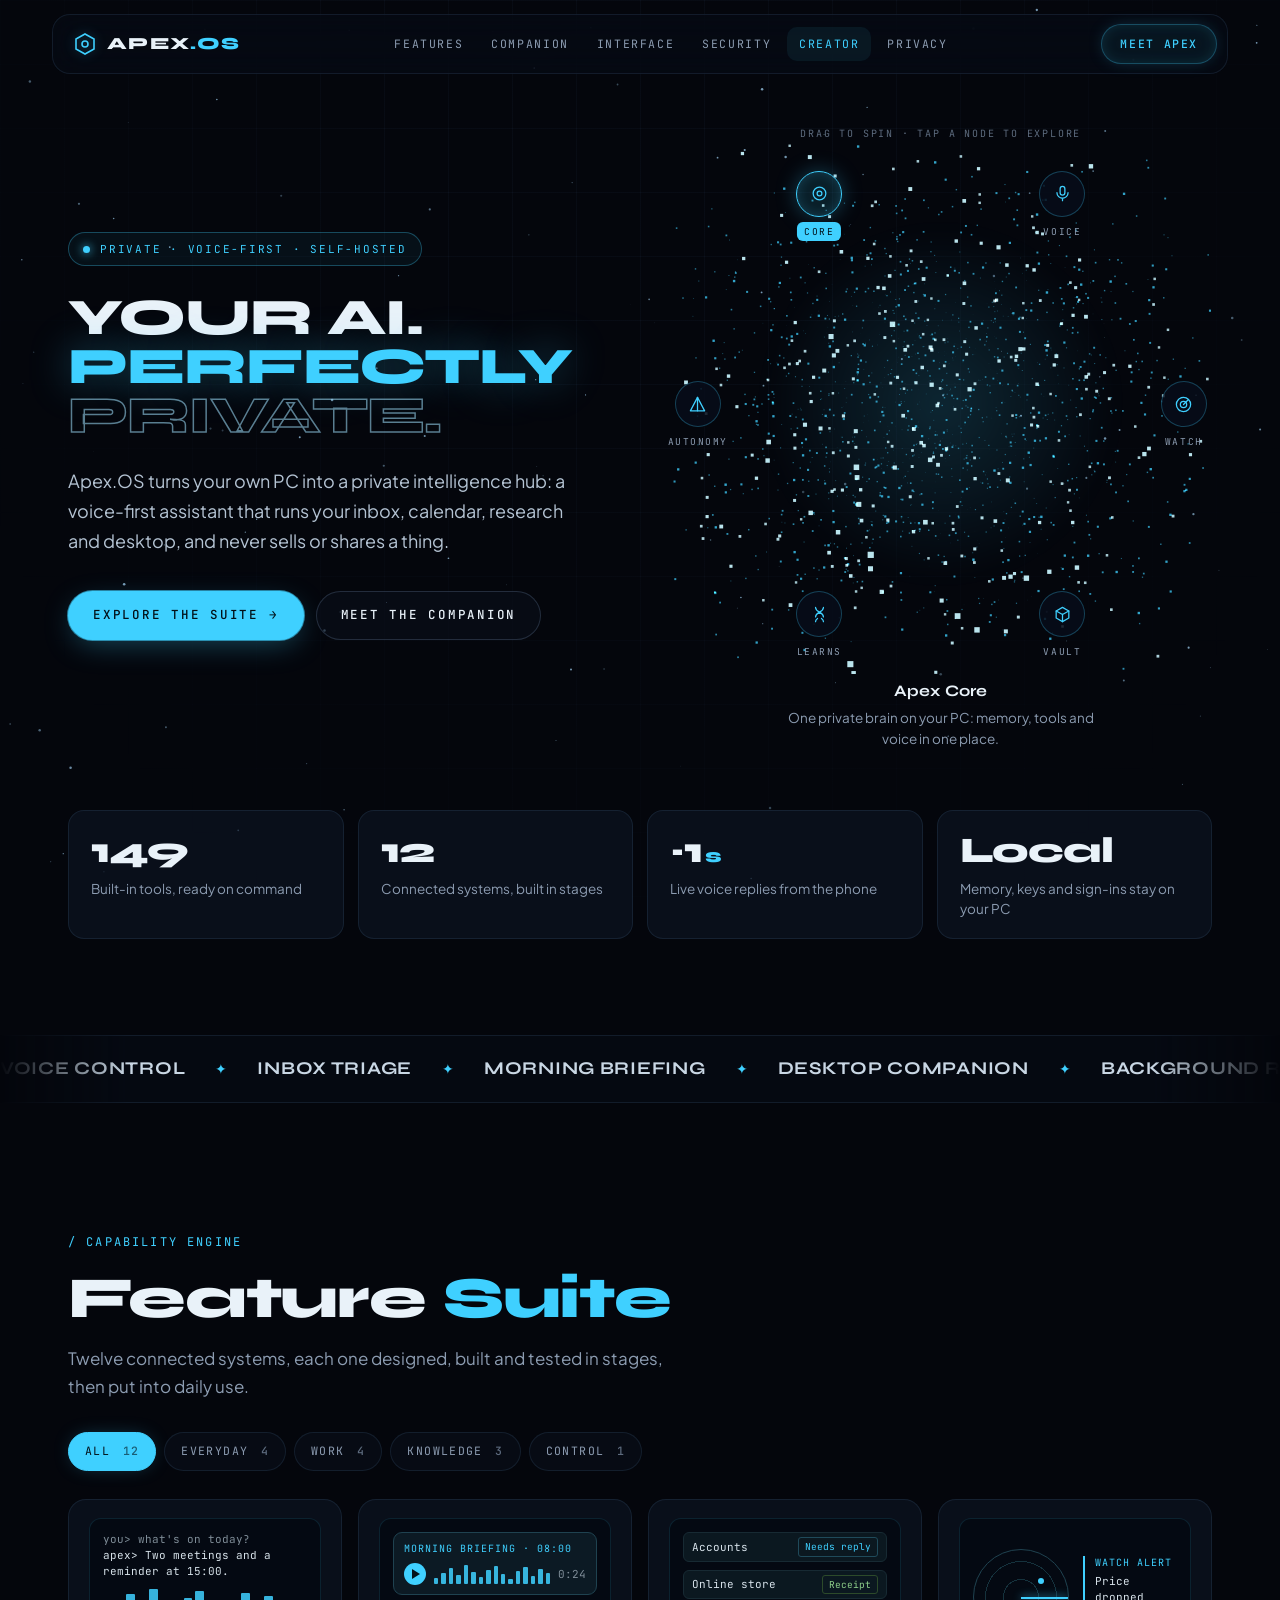
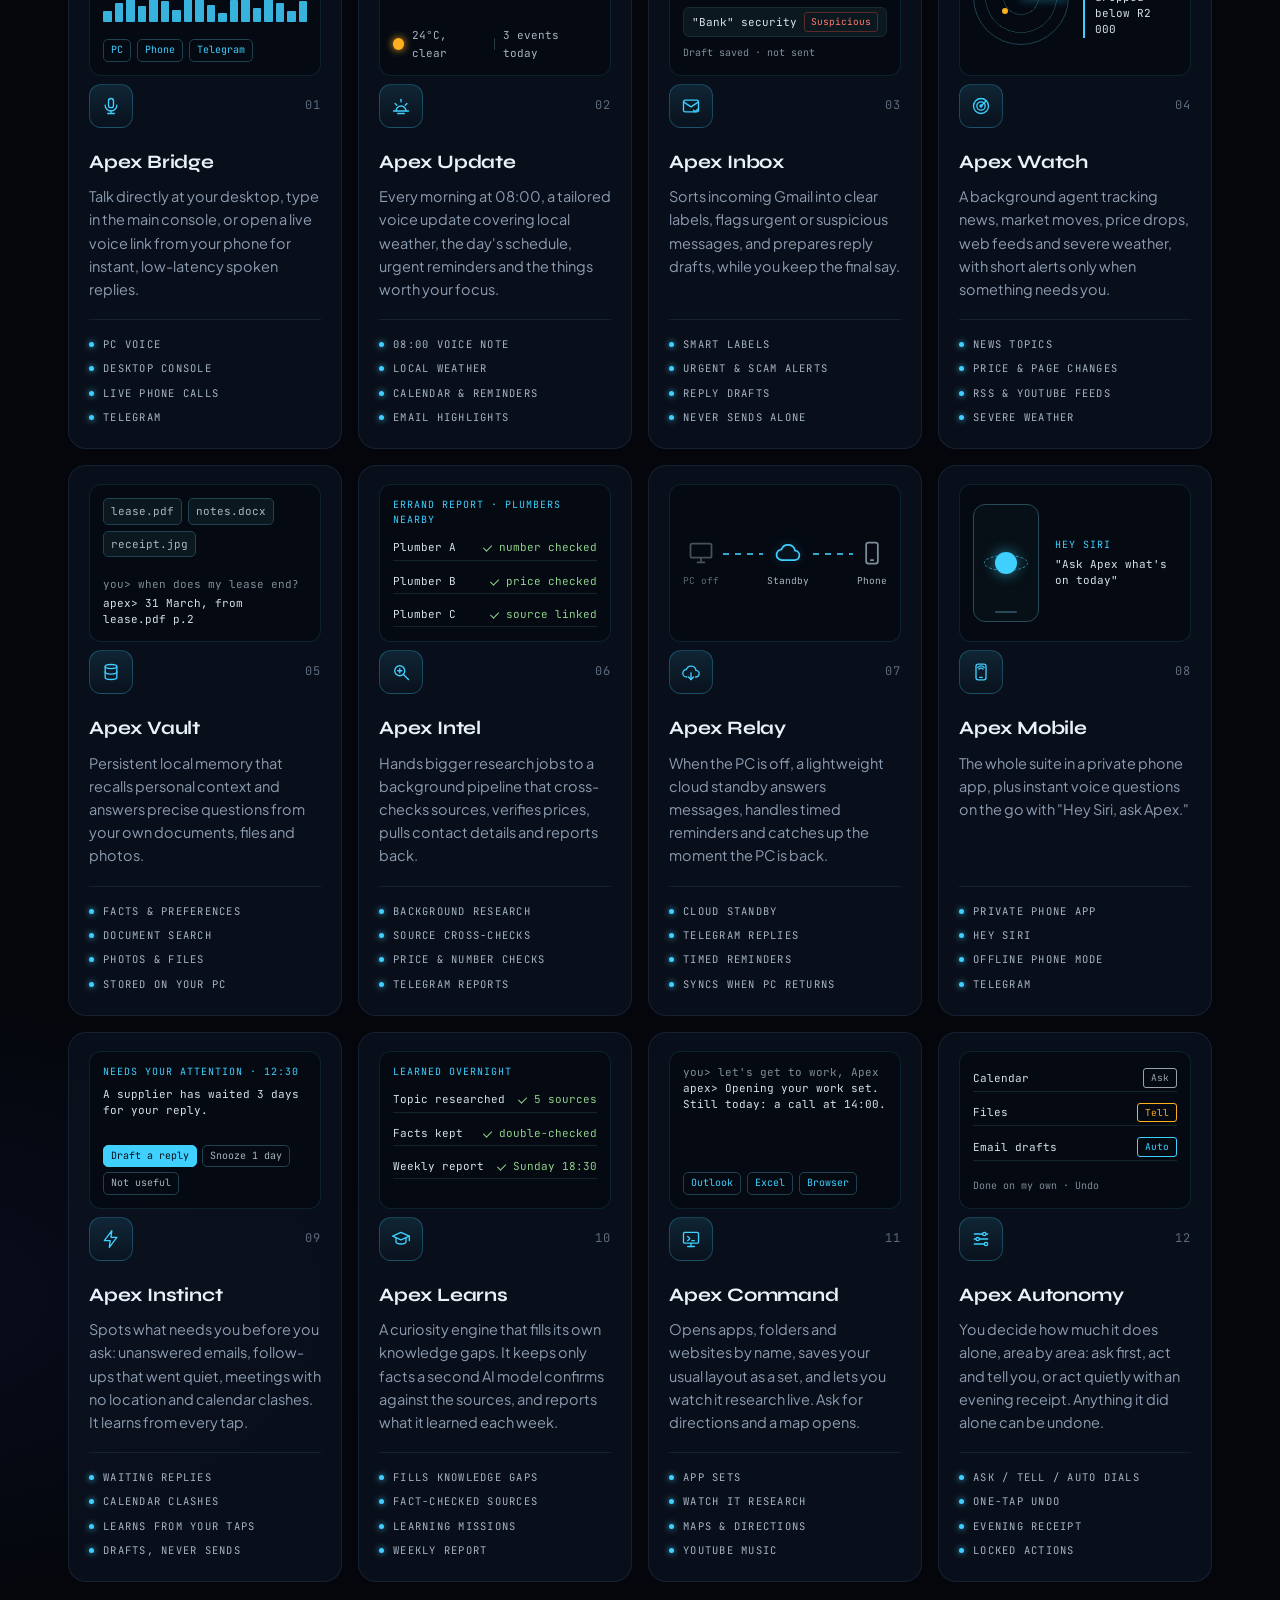
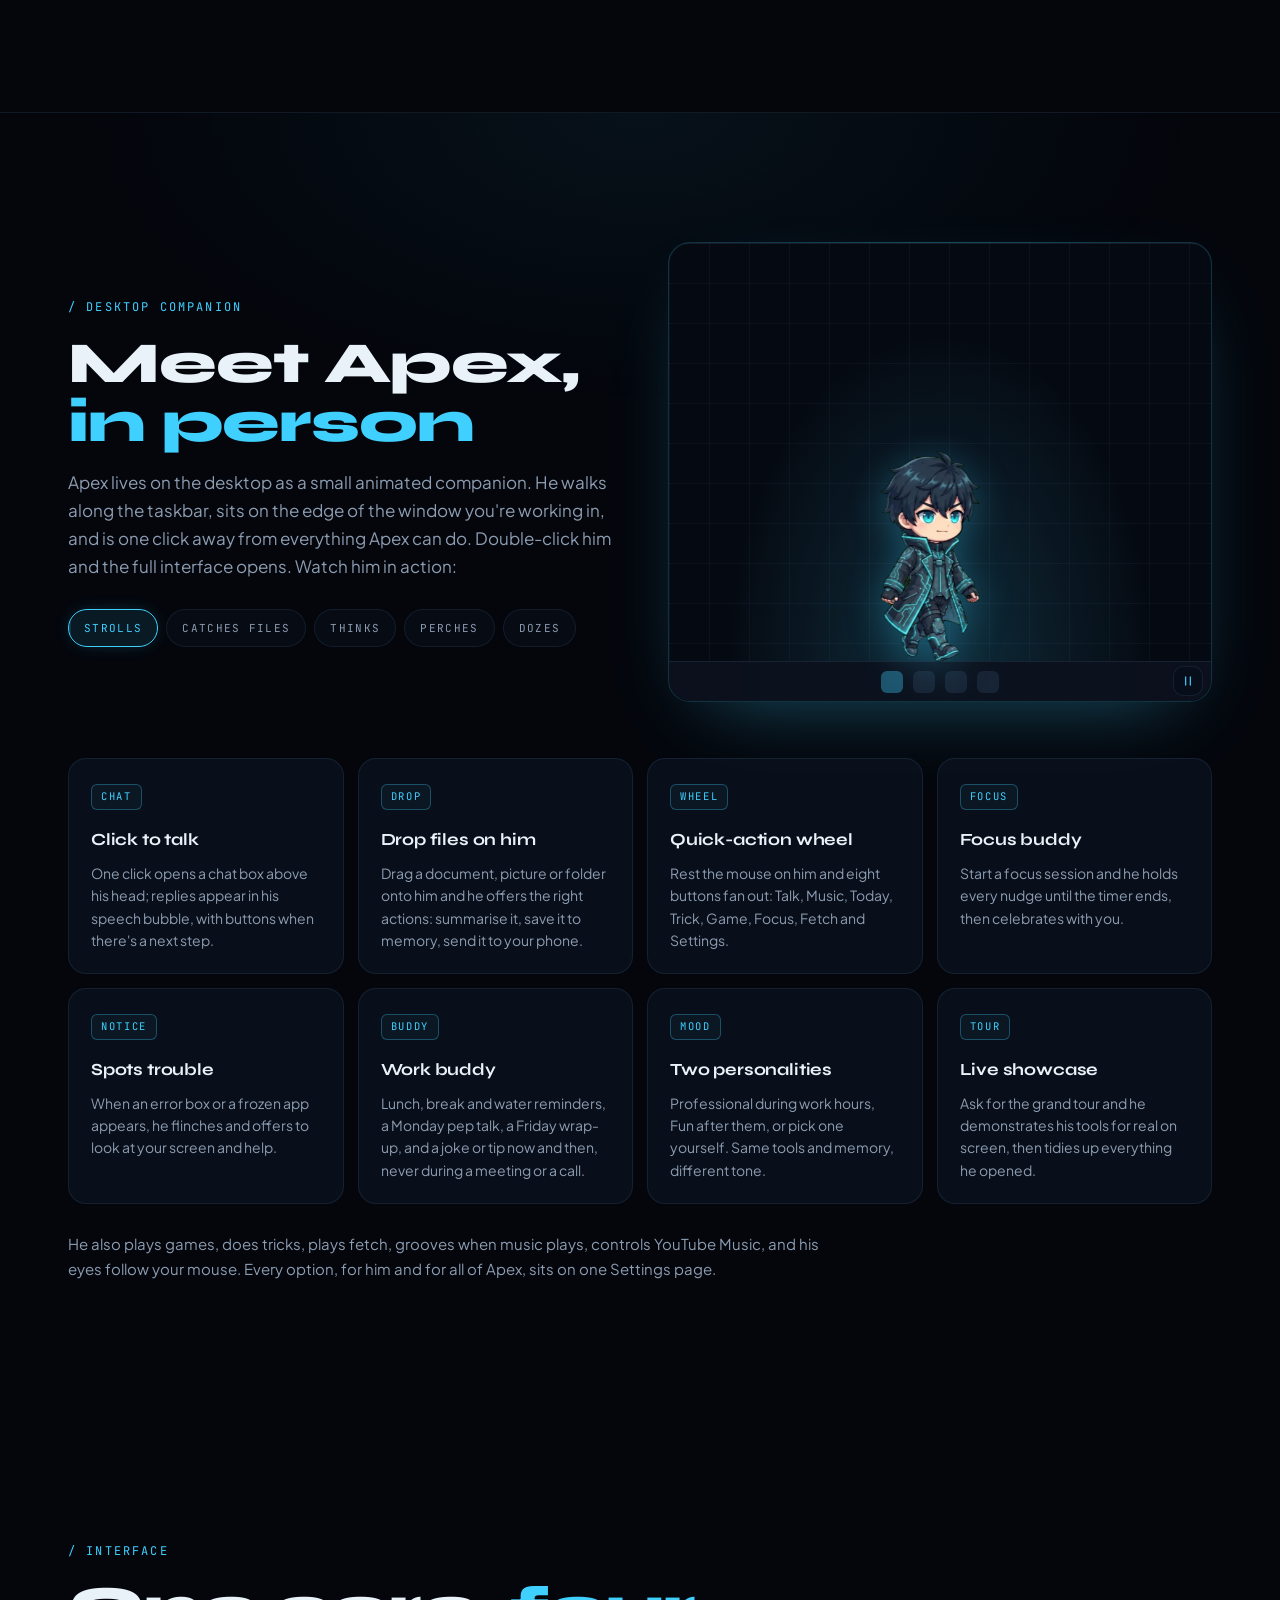
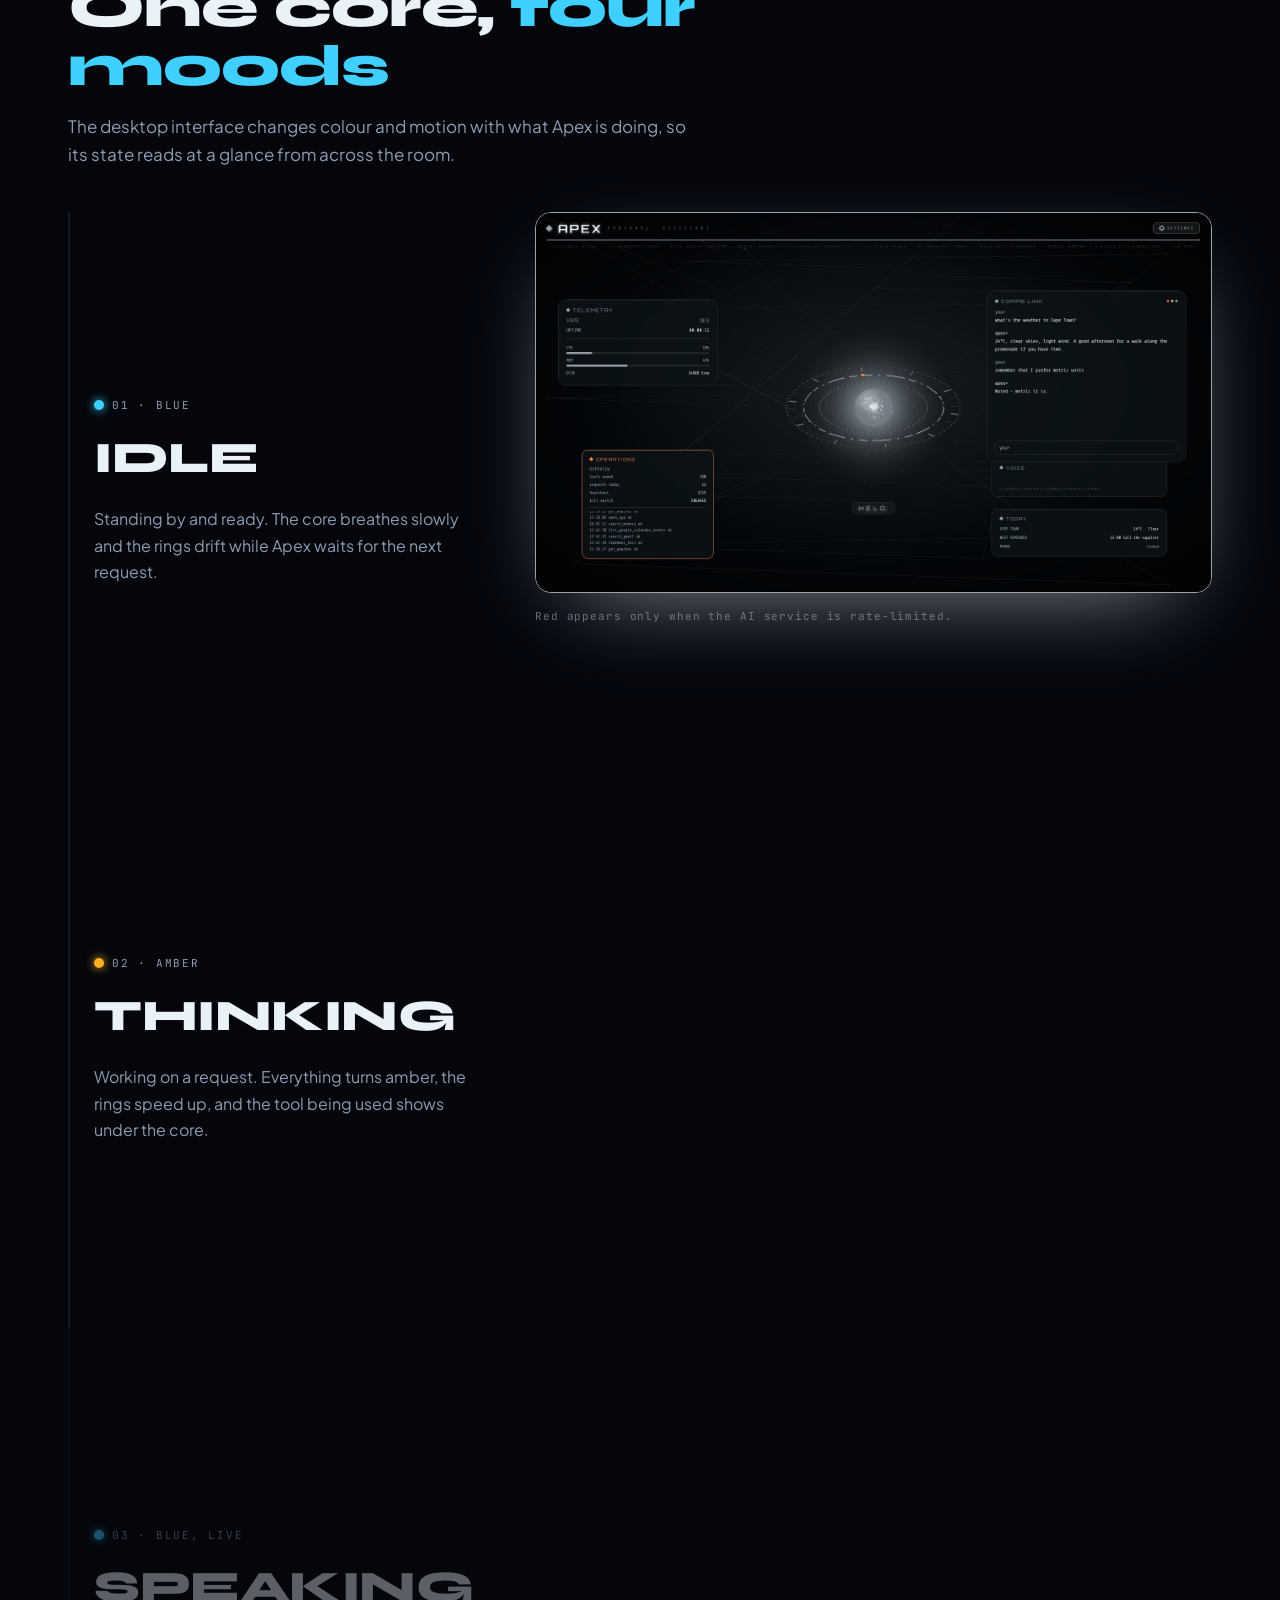
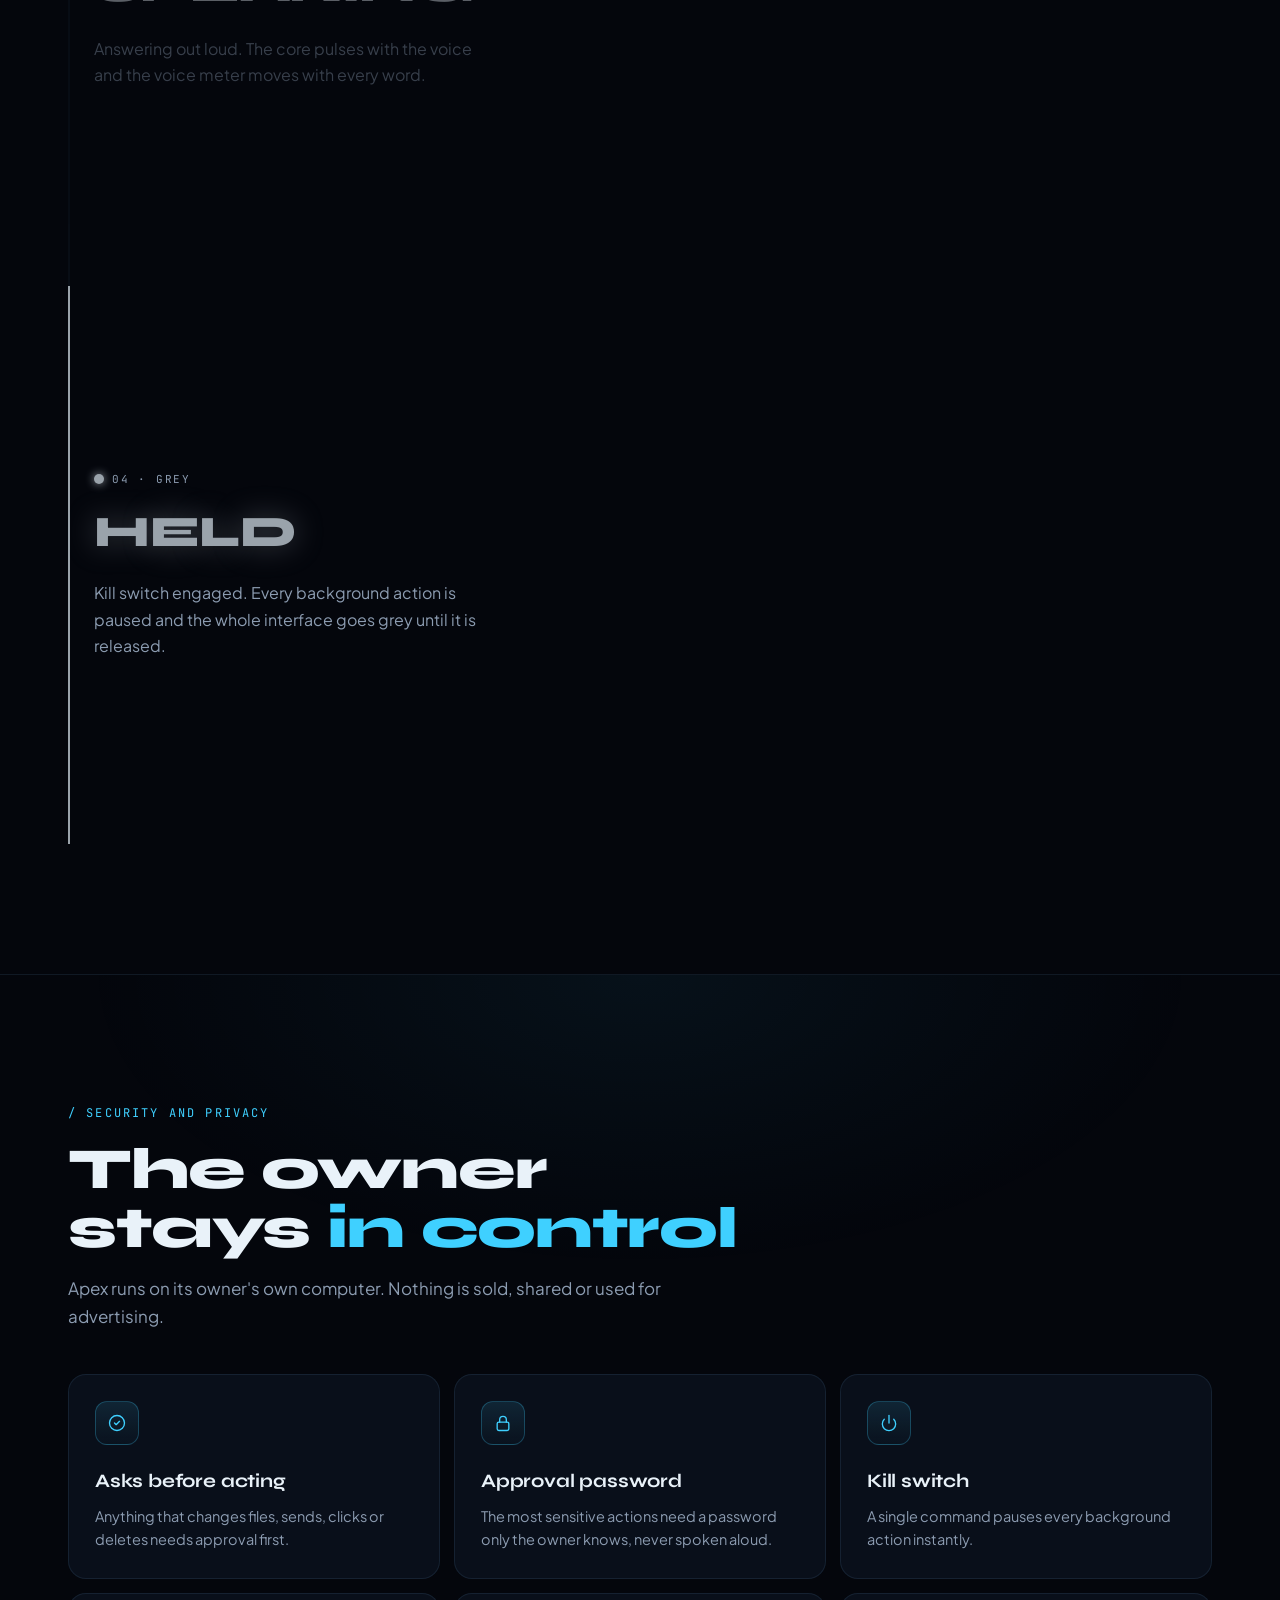
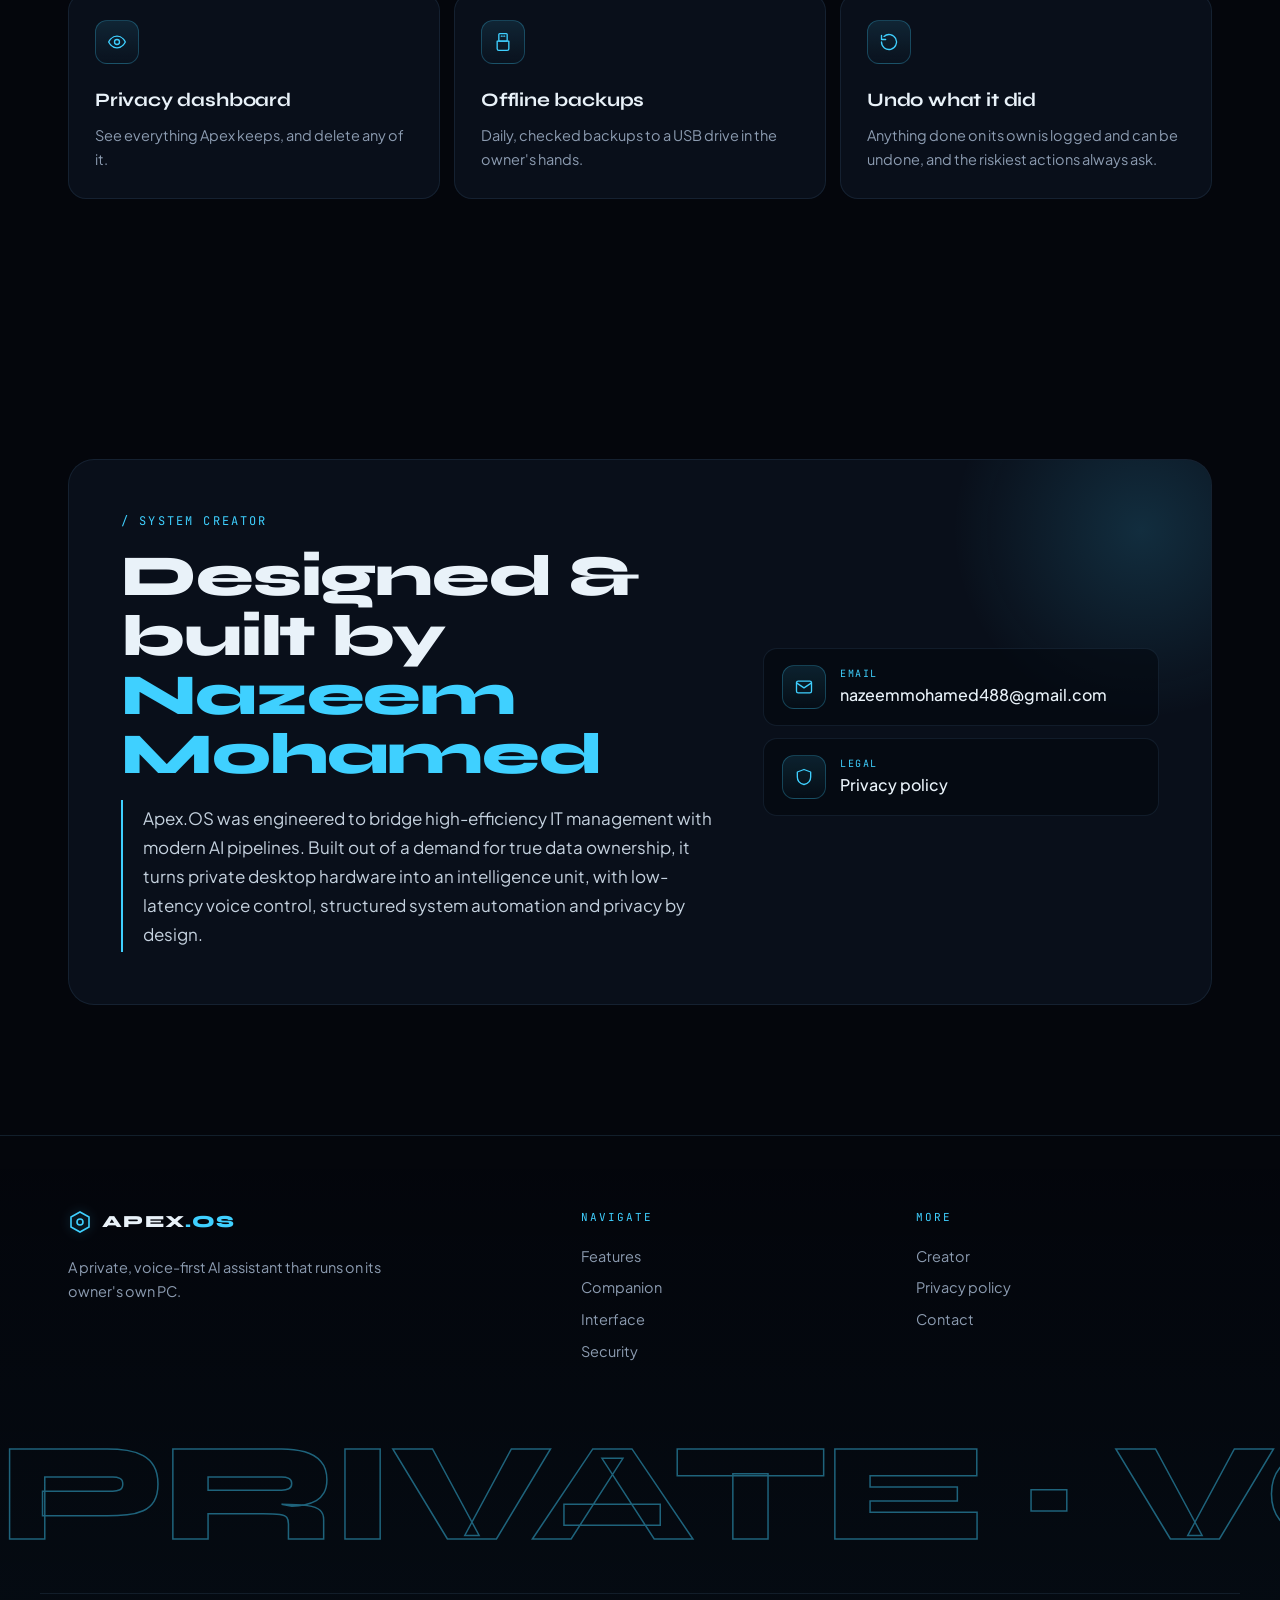
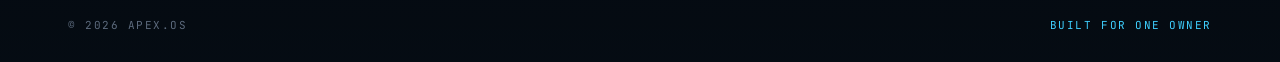
==== commit f99982a1: "Companion demo: the speech bubble's name label says Apex Co-Authored-By: Claude Opus 5.5 <noreply@an" ====
--- a/index.html
+++ b/index.html
@@ -324,7 +324,7 @@
         <div class="cmp-zzz" aria-hidden="true"><span>z</span><span>z</span><span>Z</span></div>
         <div class="cmp-file" aria-hidden="true"><svg viewBox="0 0 24 24"><path d="M6 2h8l5 5v15H6z"/><path d="M14 2v5h5"/><path d="M9 13h7M9 17h5"/></svg><span>invoice.pdf</span></div>
         <div class="cmp-bubble" aria-live="polite">
-          <p class="cmp-label">J A R V I S</p>
+          <p class="cmp-label">A P E X</p>
           <p class="cmp-msg">Caught a document: invoice.pdf. What should I do with it?</p>
           <div class="m-btns cmp-btns"><span class="on">Summarise</span><span>Save to memory</span><span>Send to phone</span></div>
         </div>
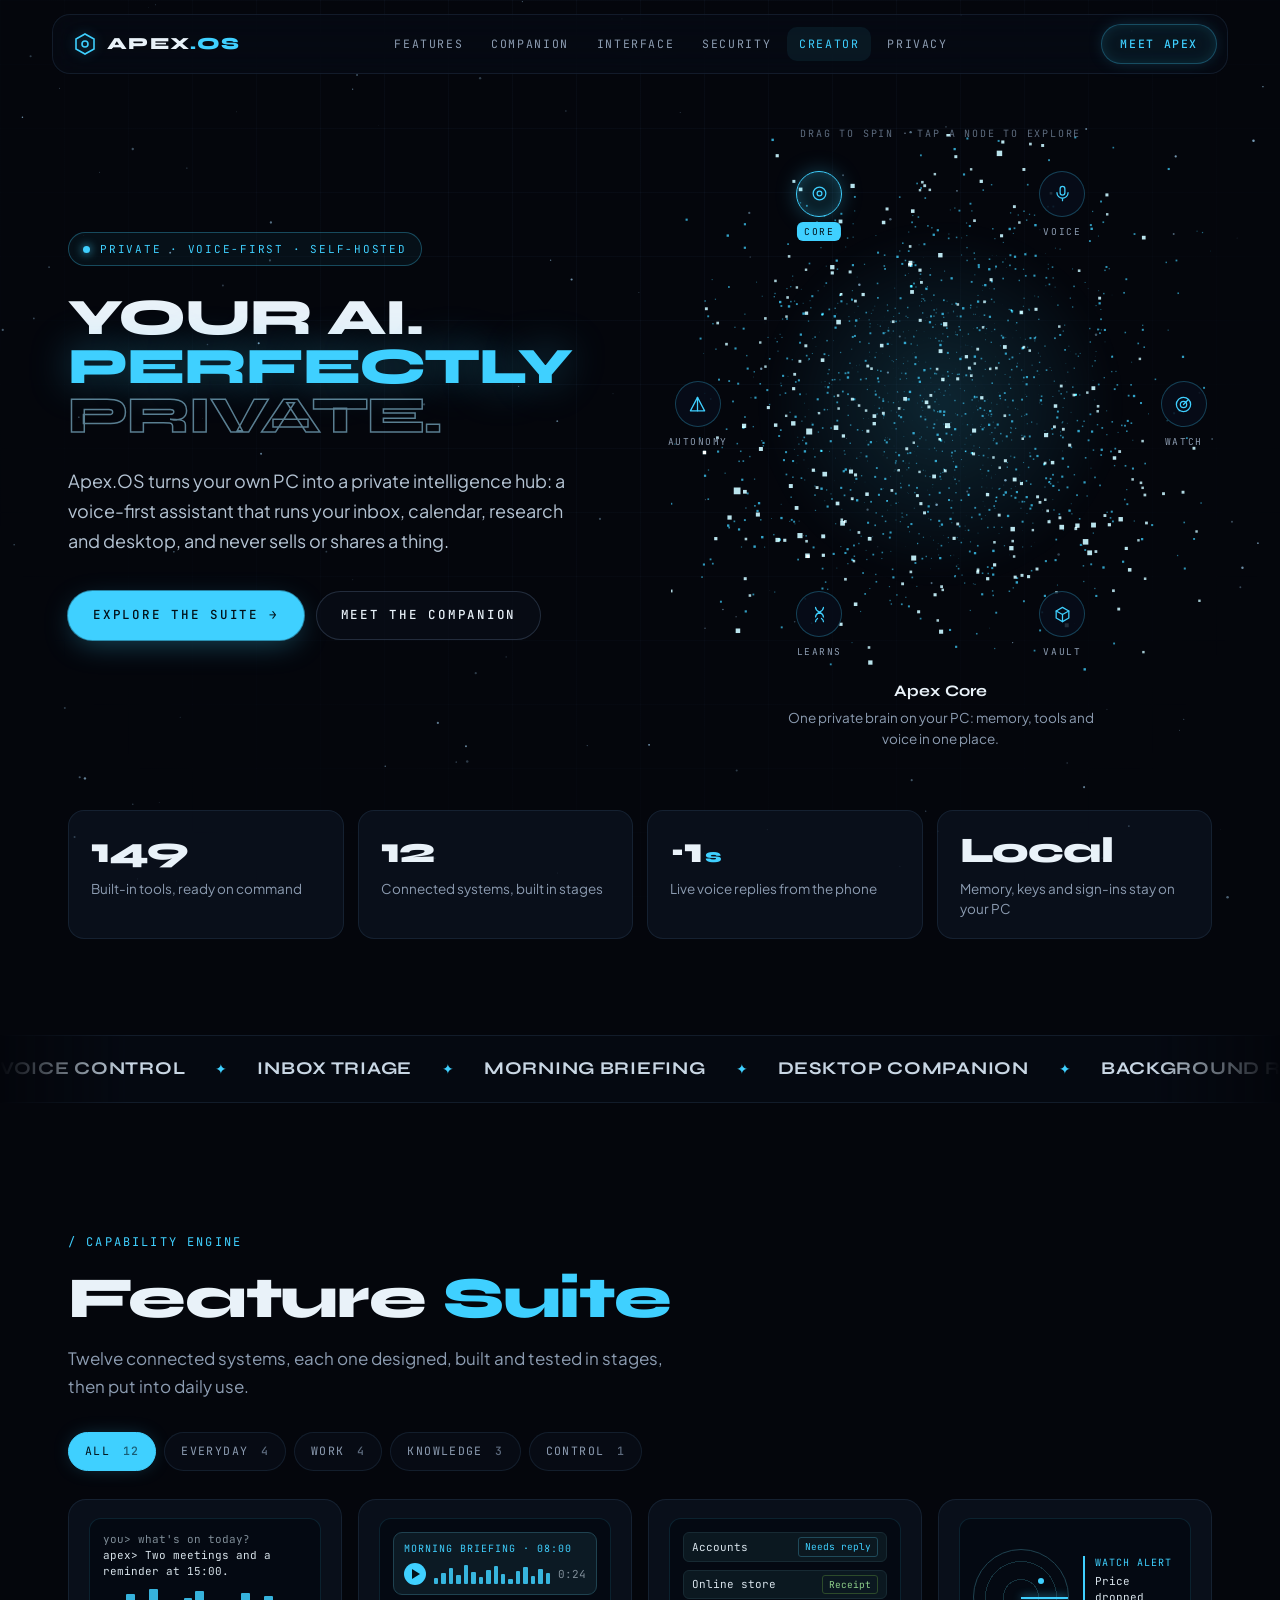
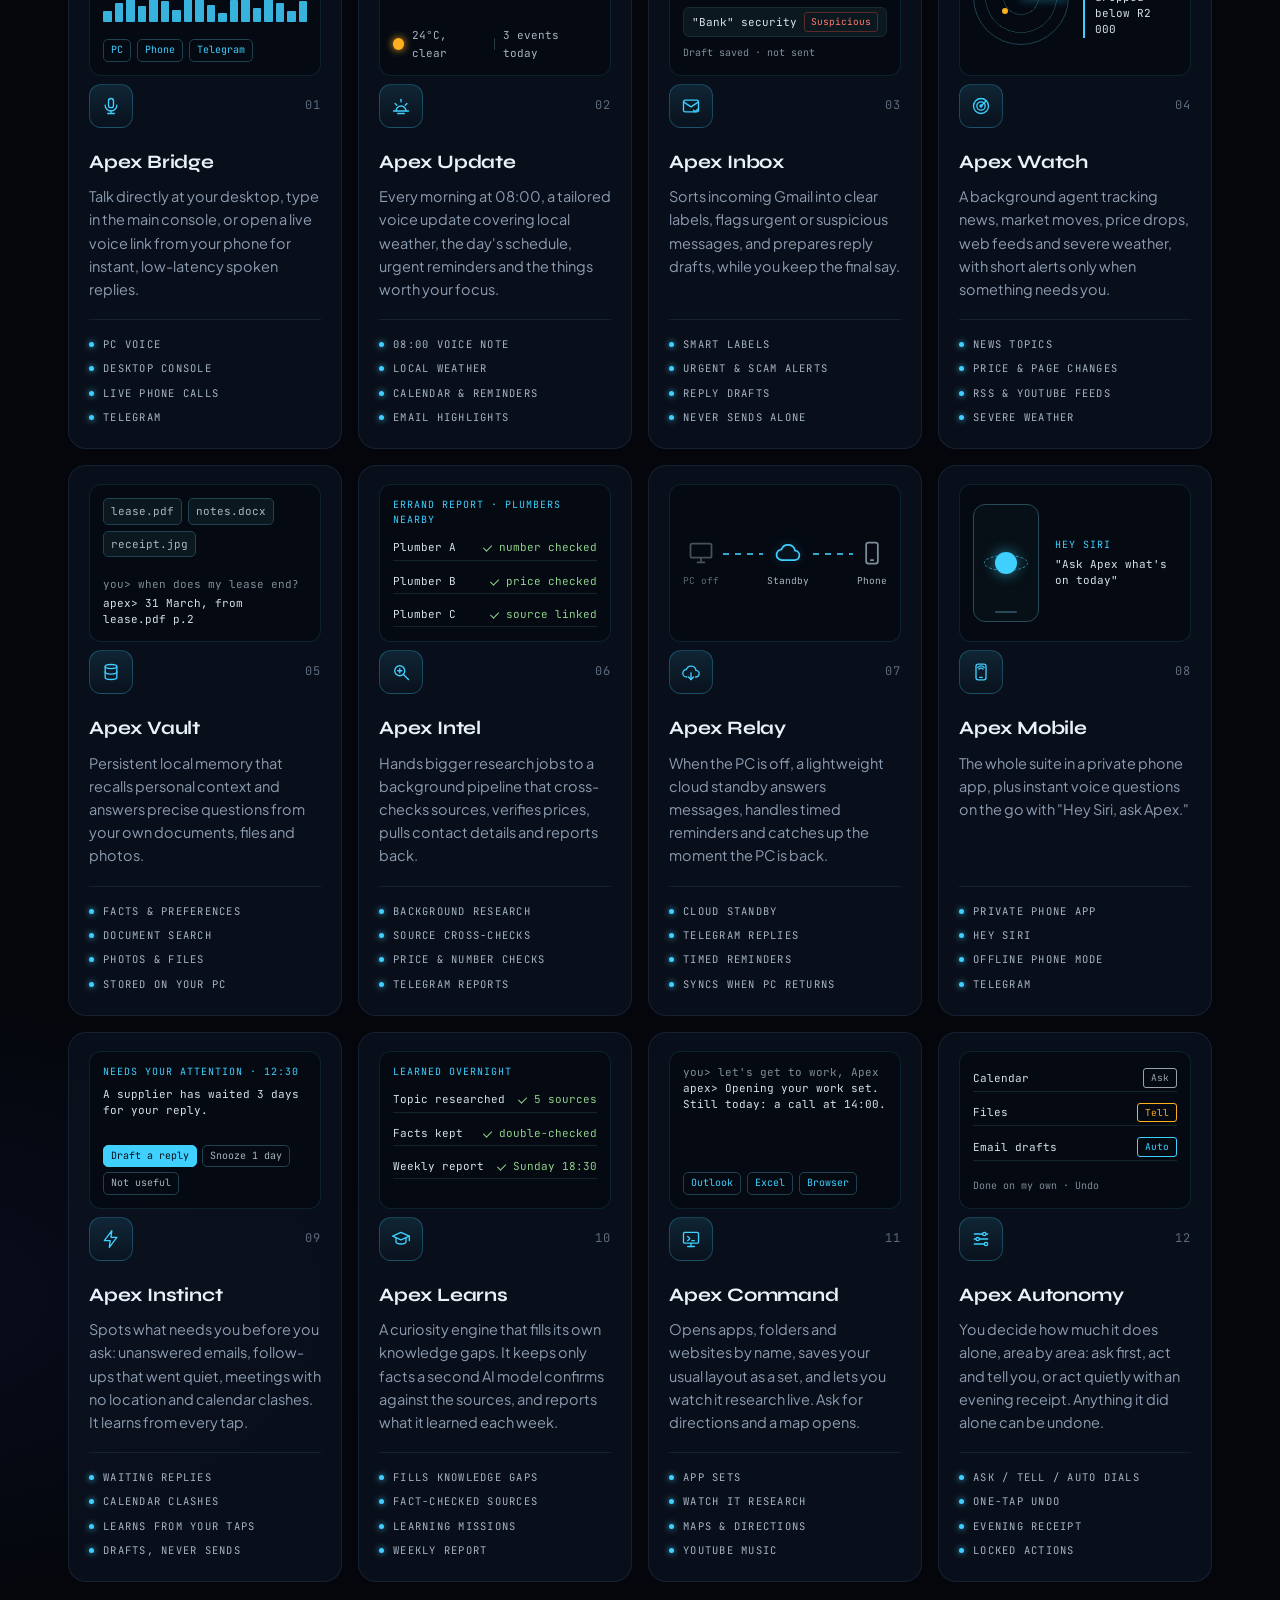
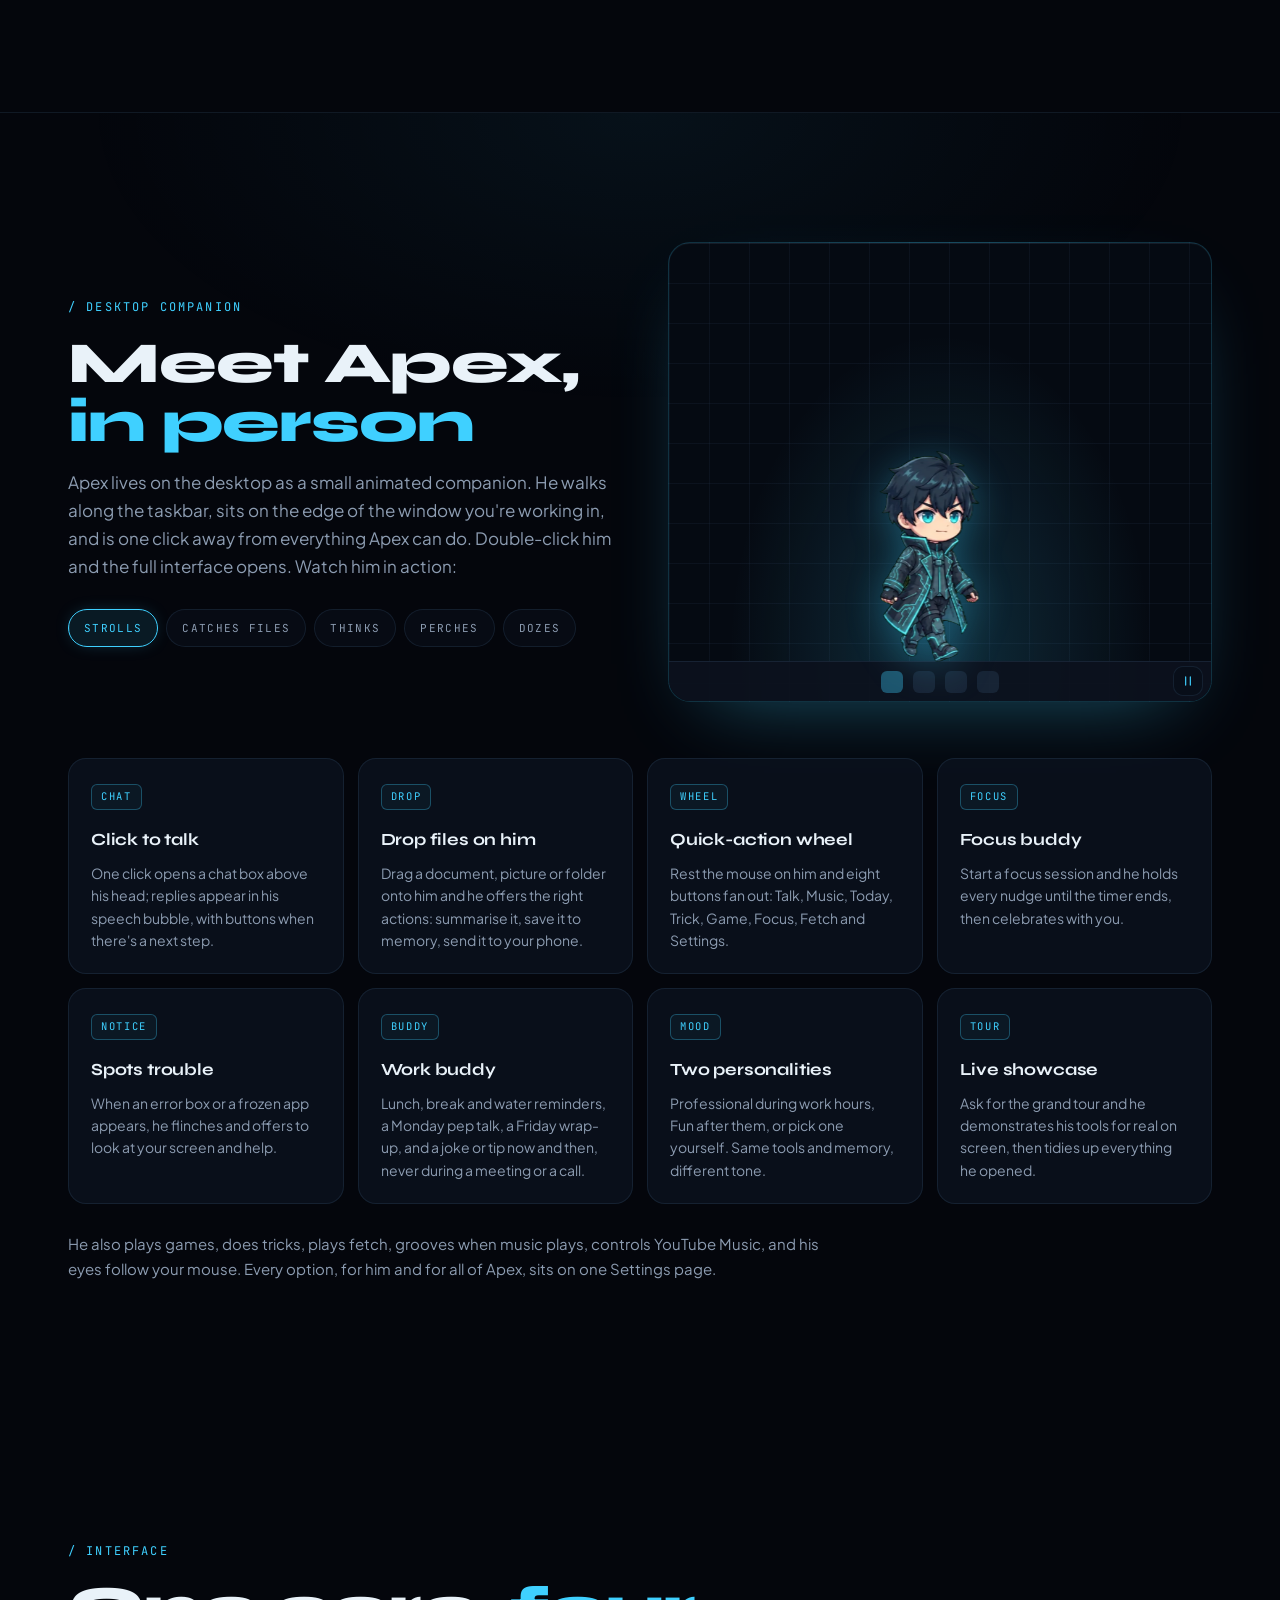
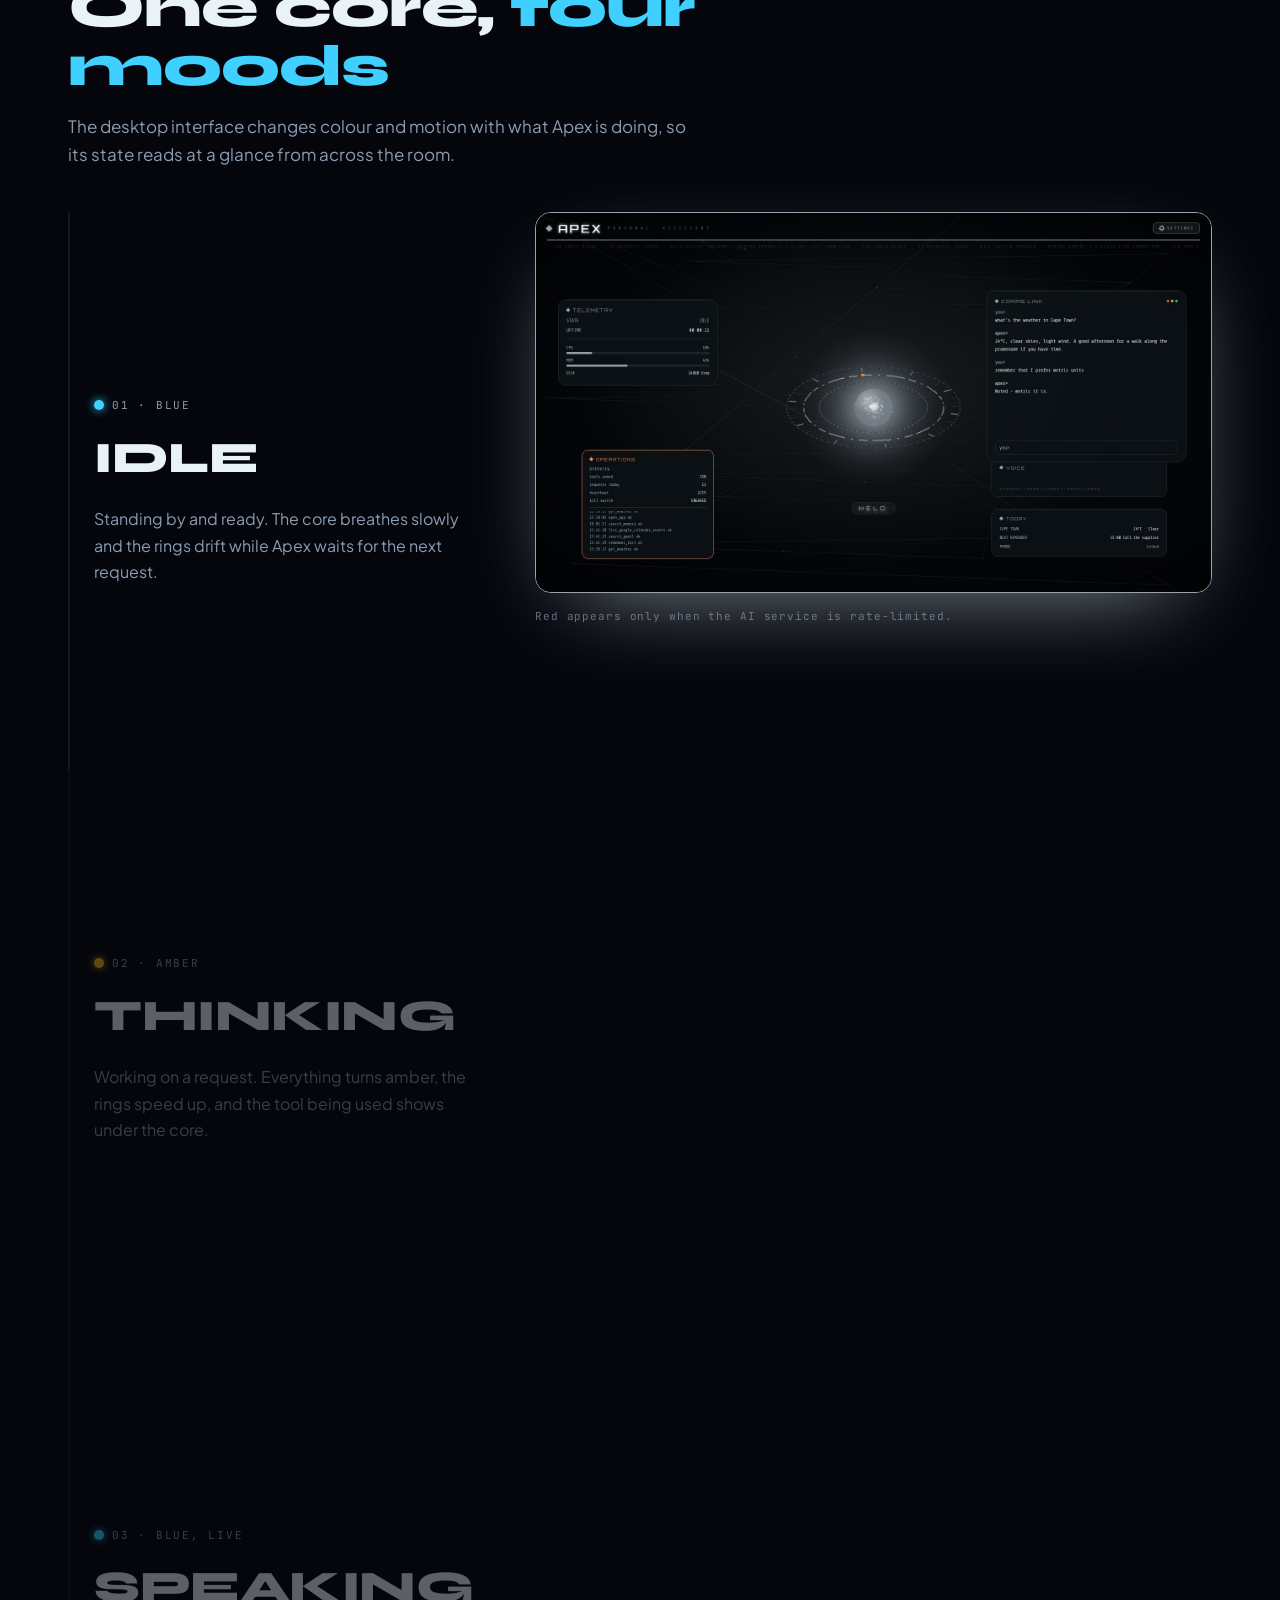
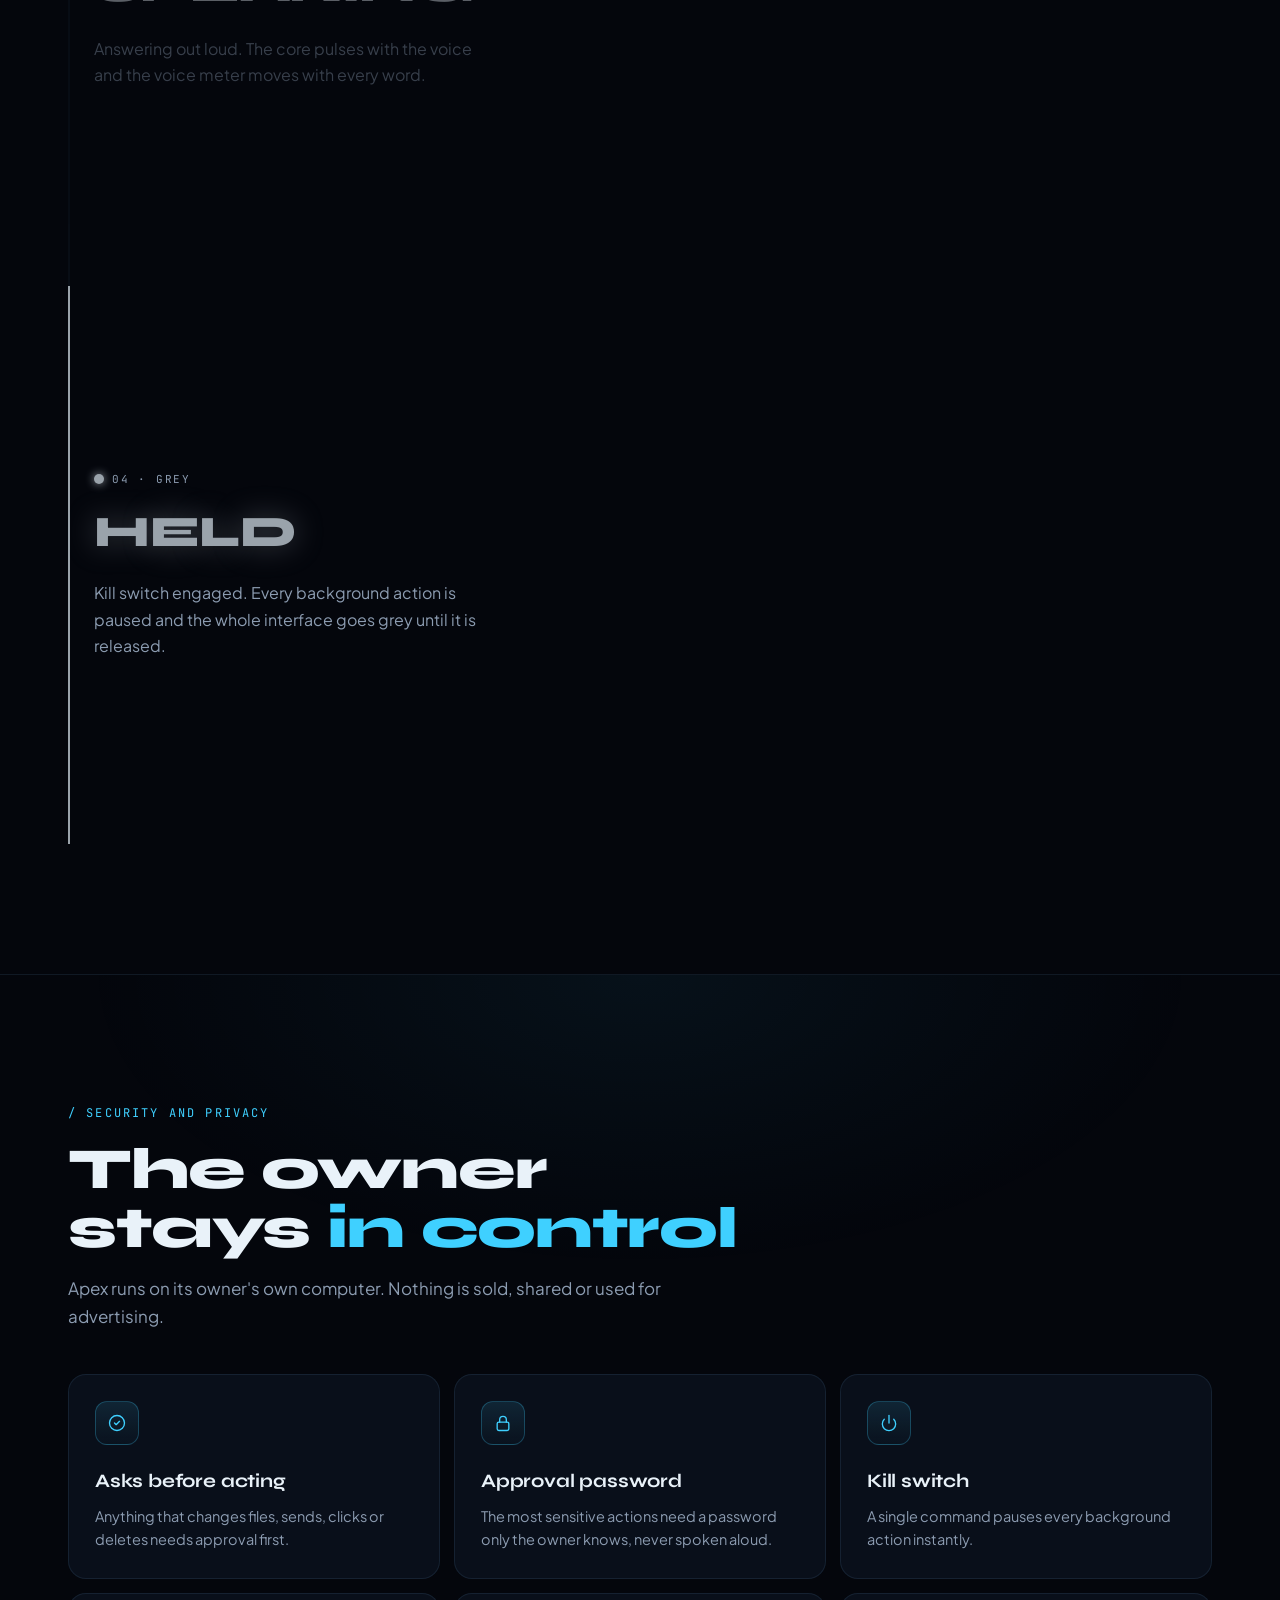
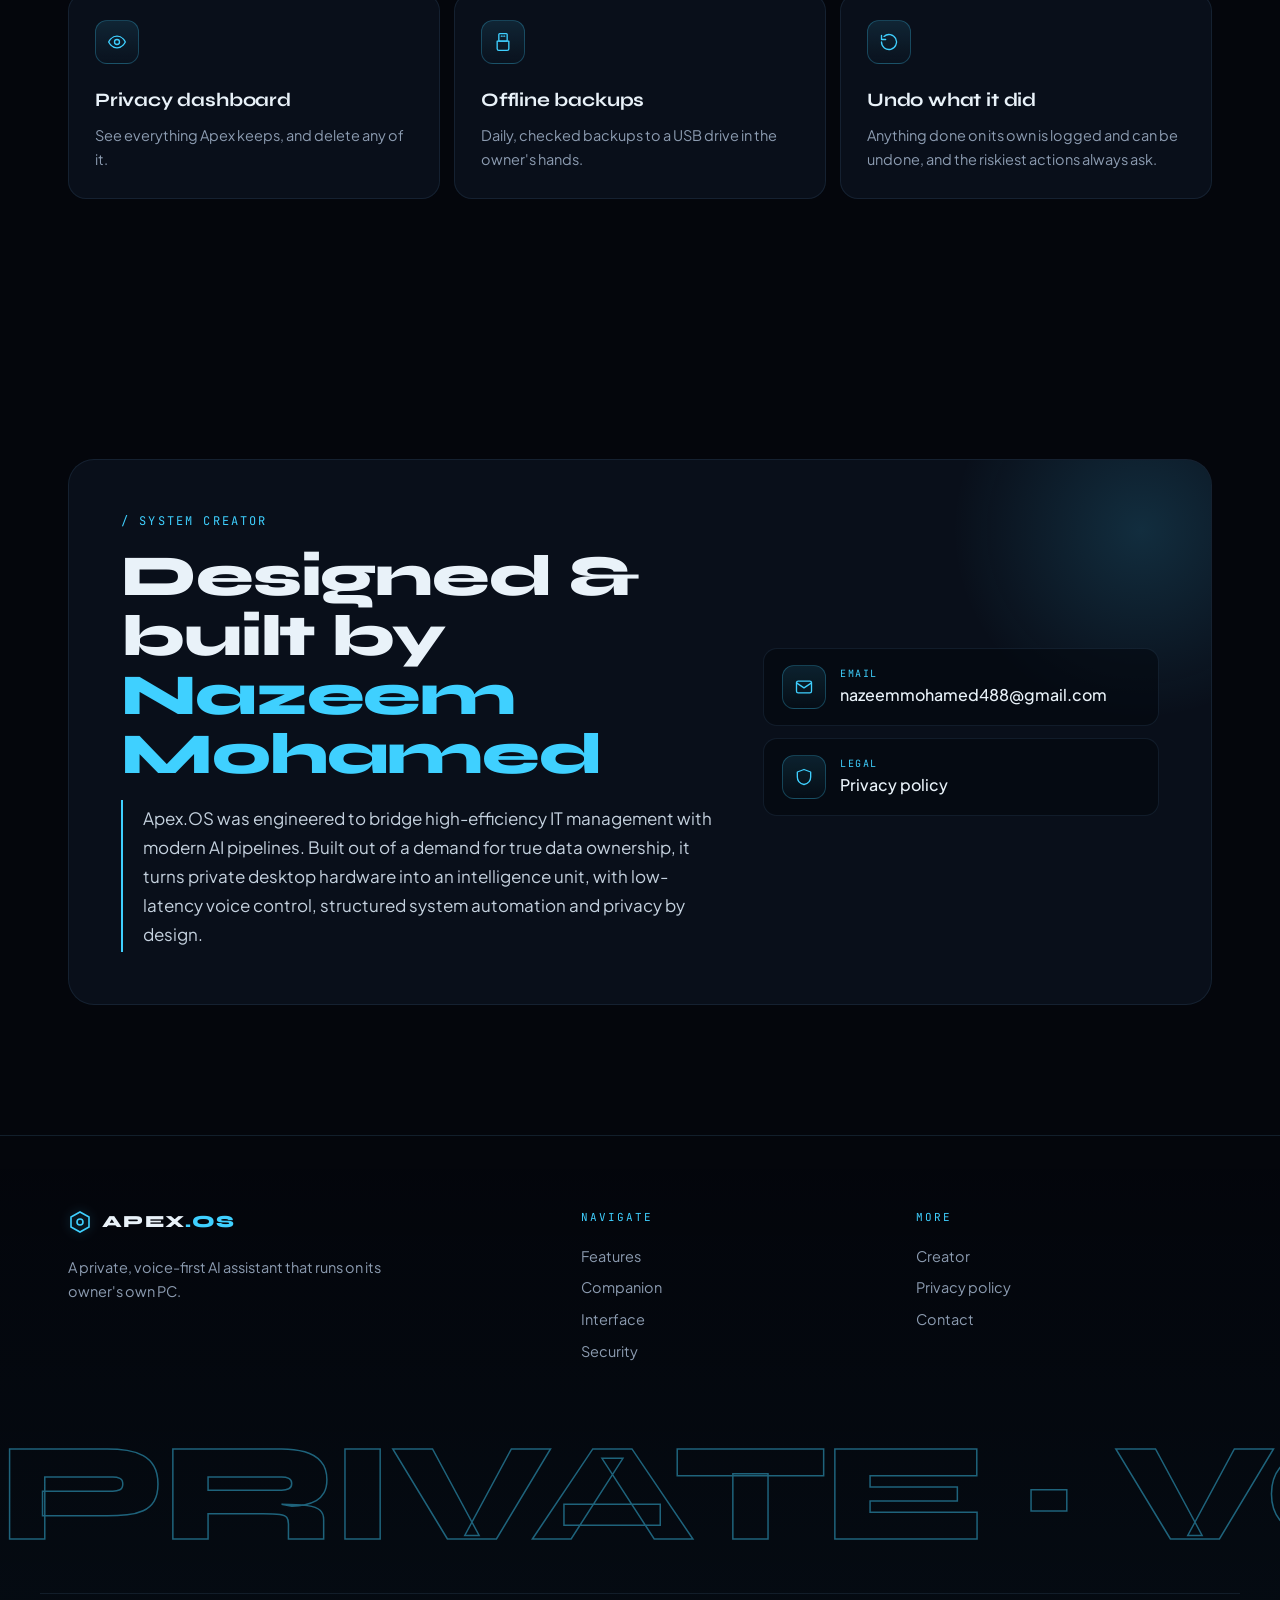
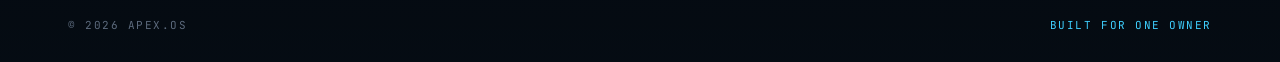
==== commit 76bdd074: "Add the Google Search Console verification tag Proves to Google that nazeem0412.github.io/apex/ belo" ====
--- a/index.html
+++ b/index.html
@@ -3,6 +3,7 @@
 <head>
 <meta charset="utf-8">
 <meta name="viewport" content="width=device-width, initial-scale=1, viewport-fit=cover">
+<meta name="google-site-verification" content="1N6a6pXKOEnvZiHcJRfrwycGcZPy123isndamWPTtgw" />
 <title>Apex.OS</title>
 <meta name="description" content="Apex is a private, voice-first AI assistant designed, built and owned by Nazeem Mohamed. It runs on its owner's own PC.">
 <meta name="theme-color" content="#04060c">
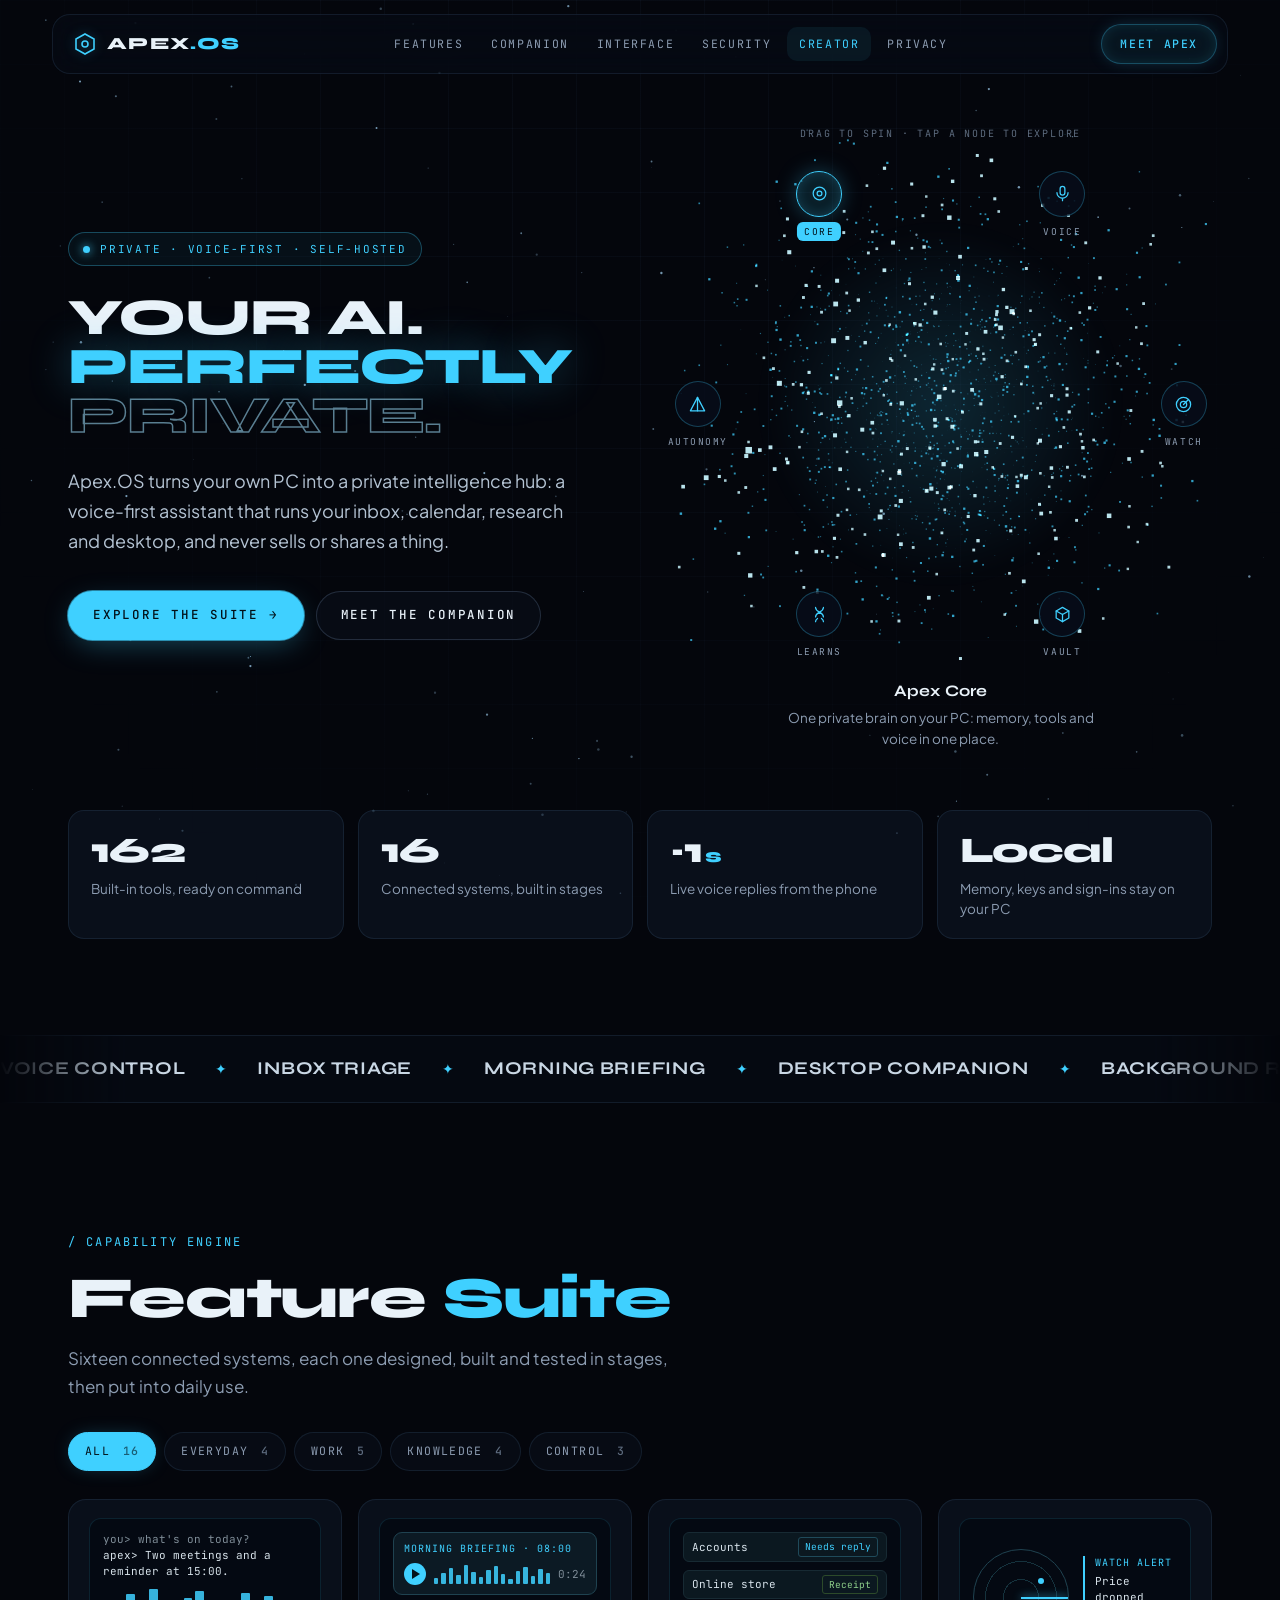
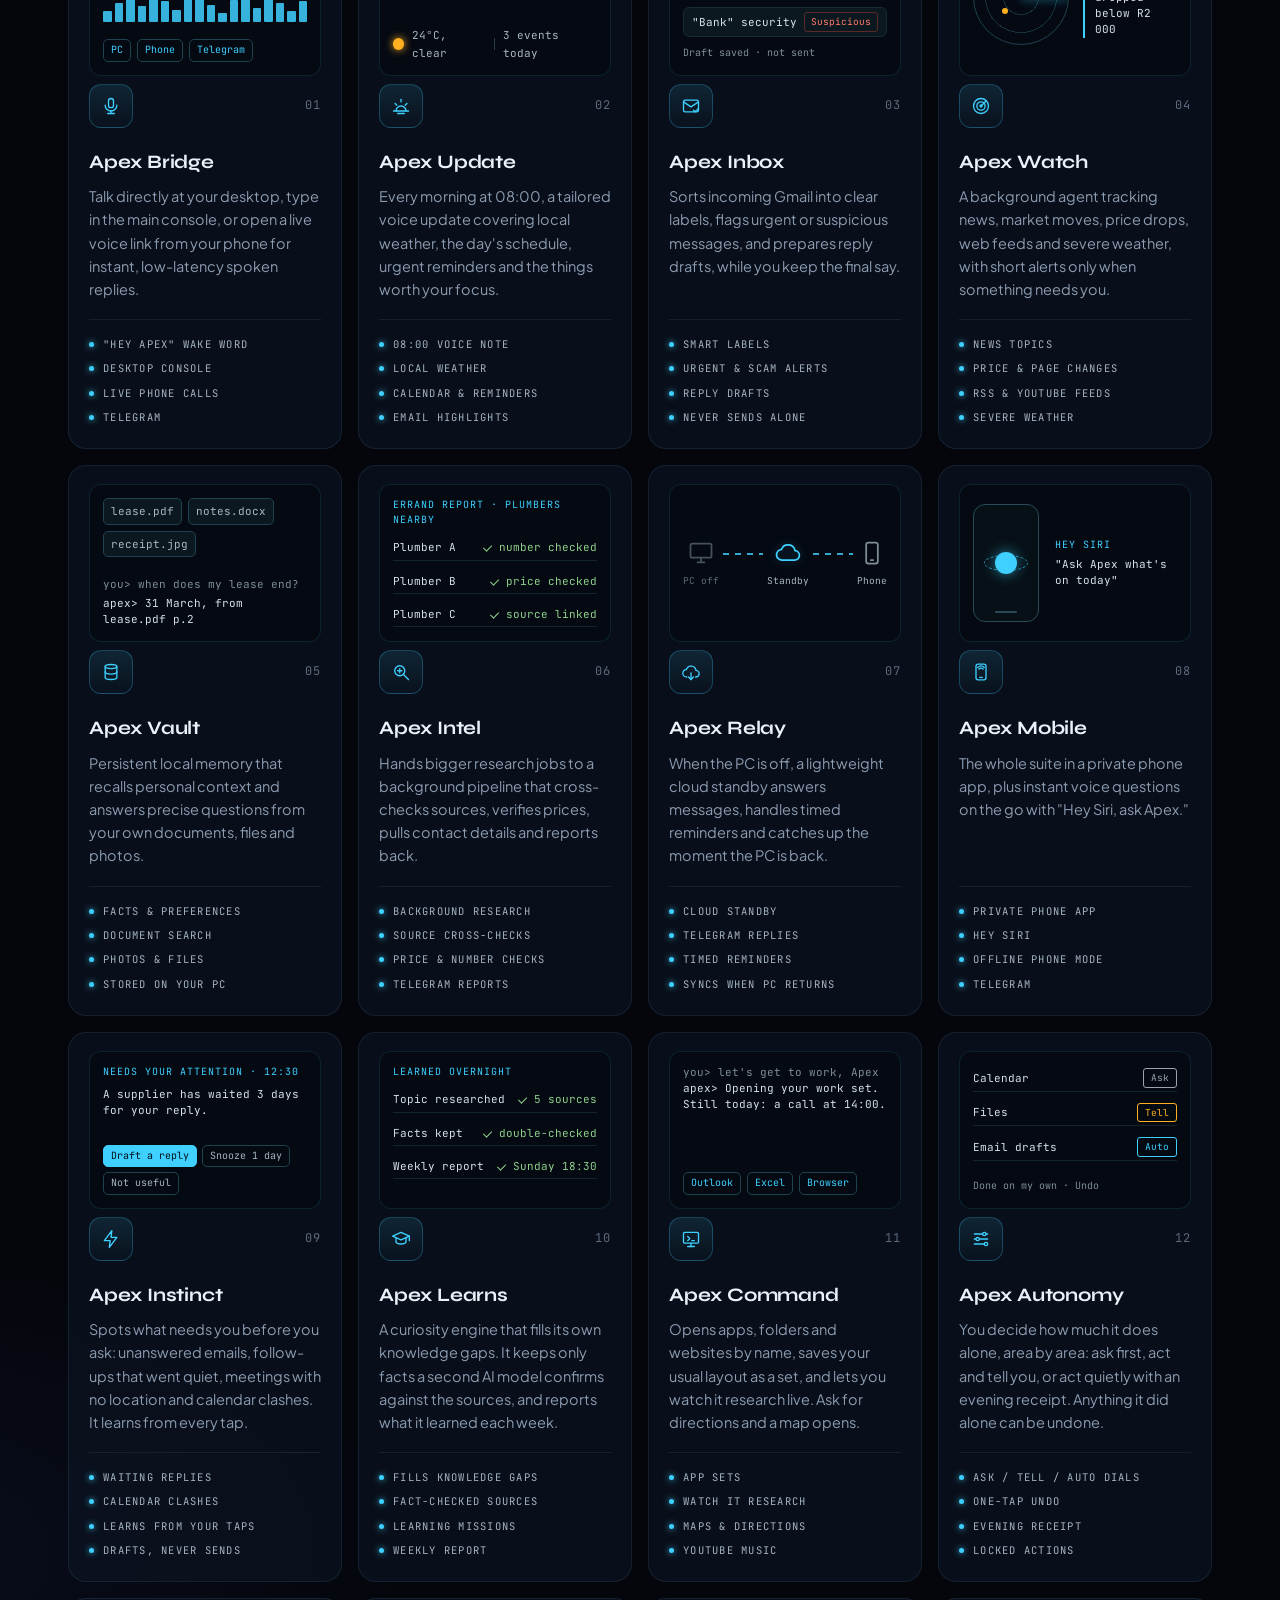
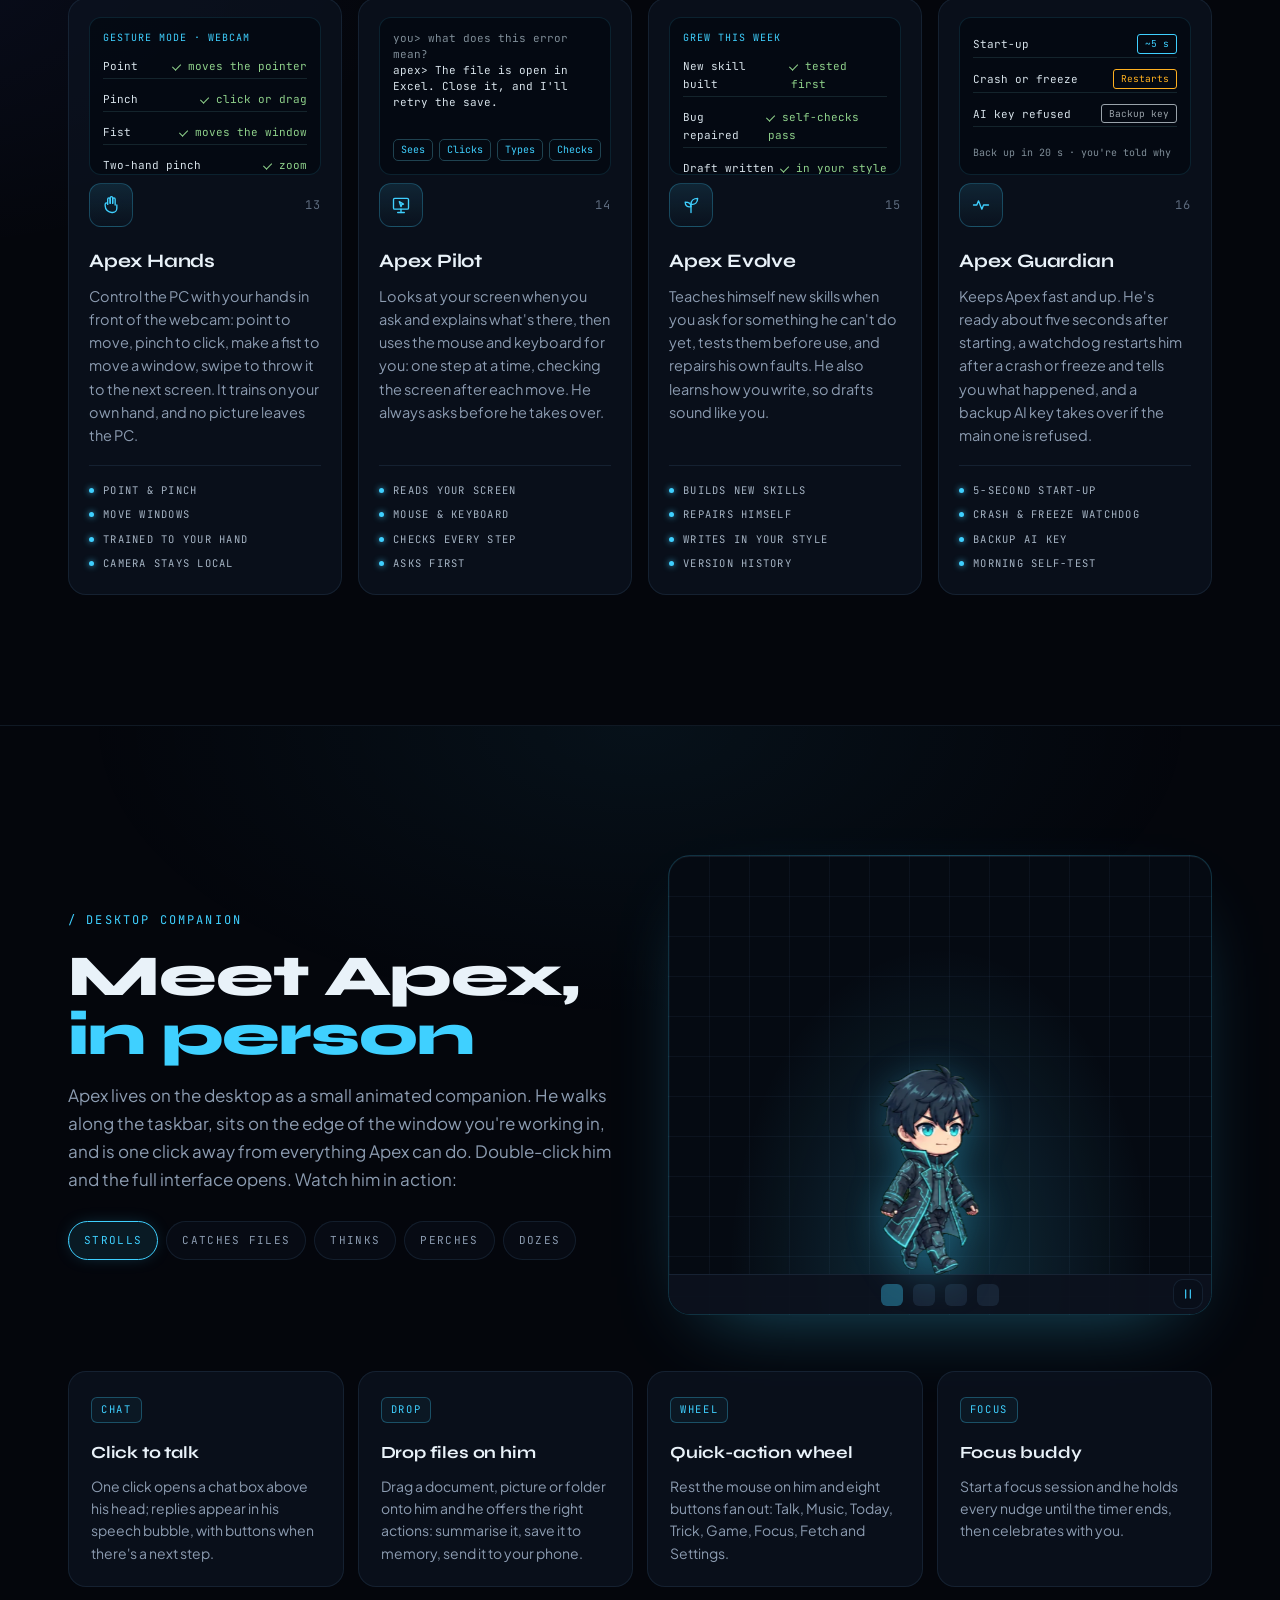
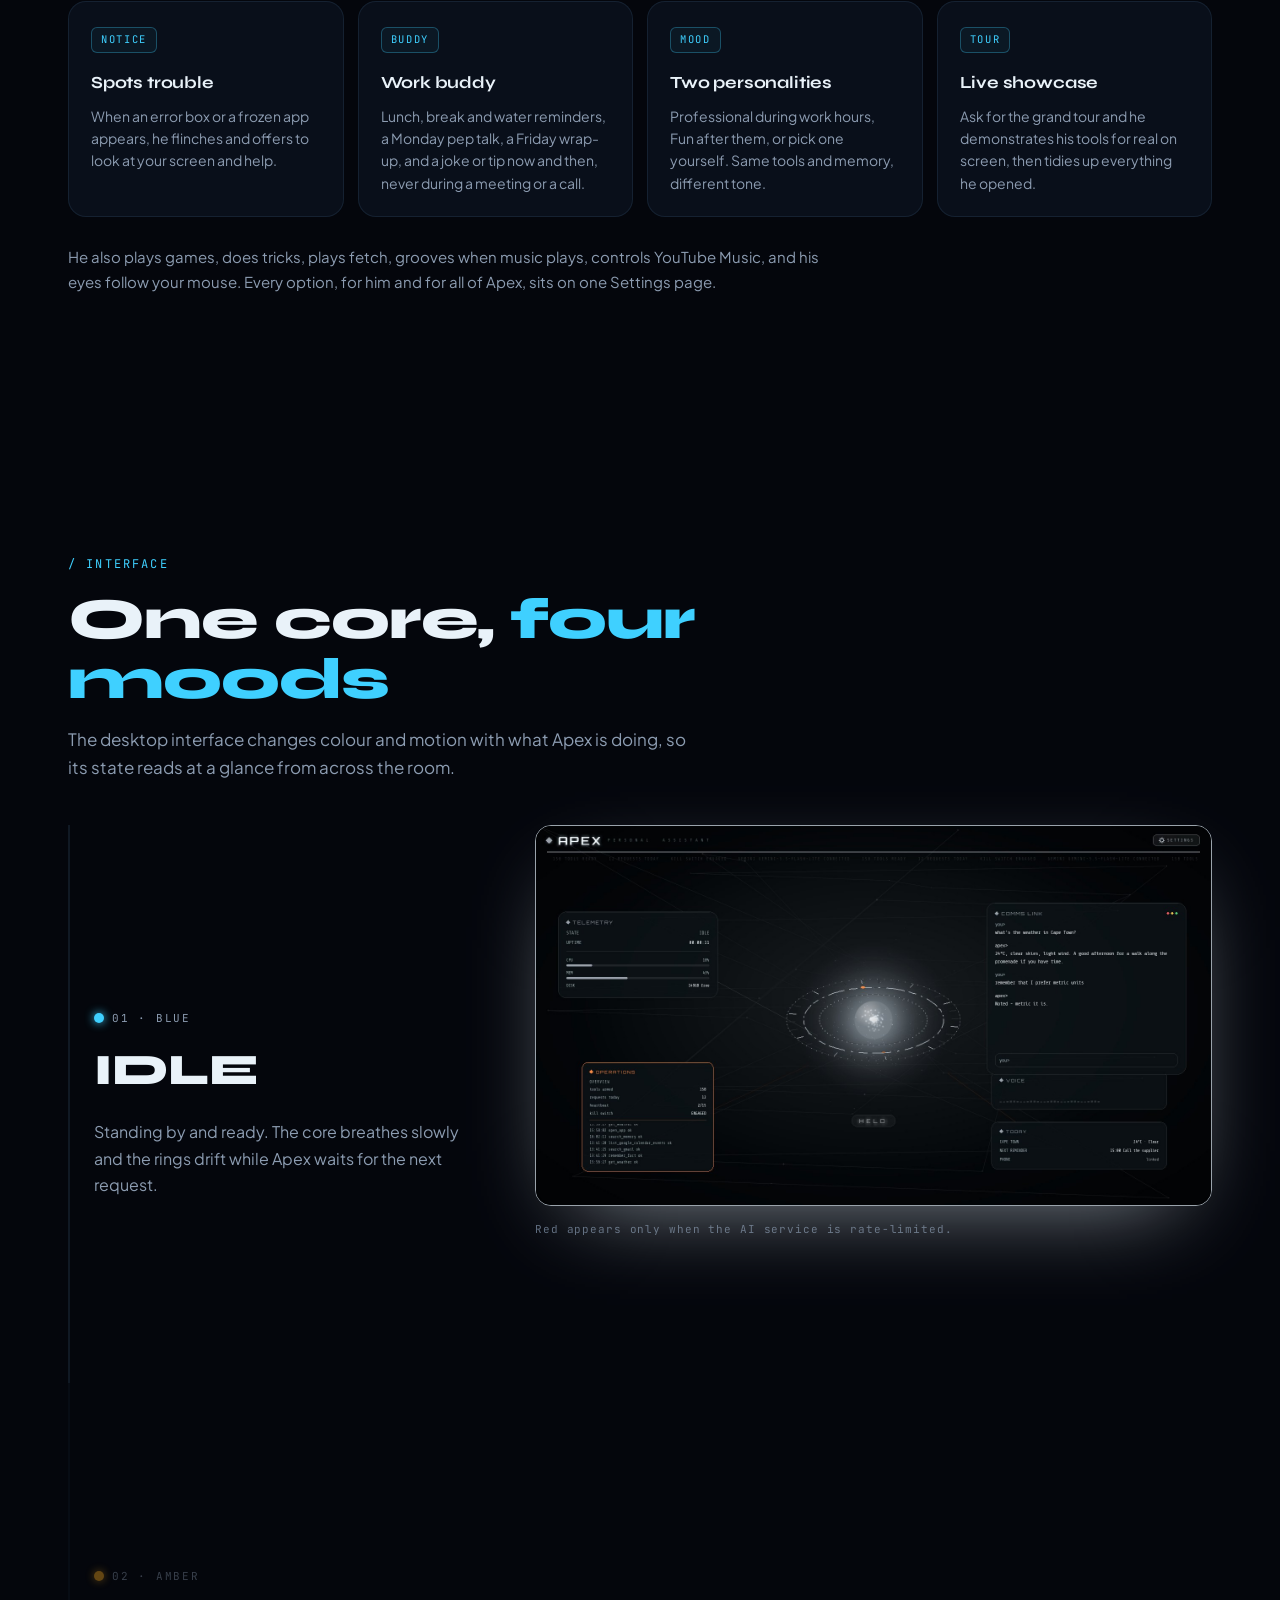
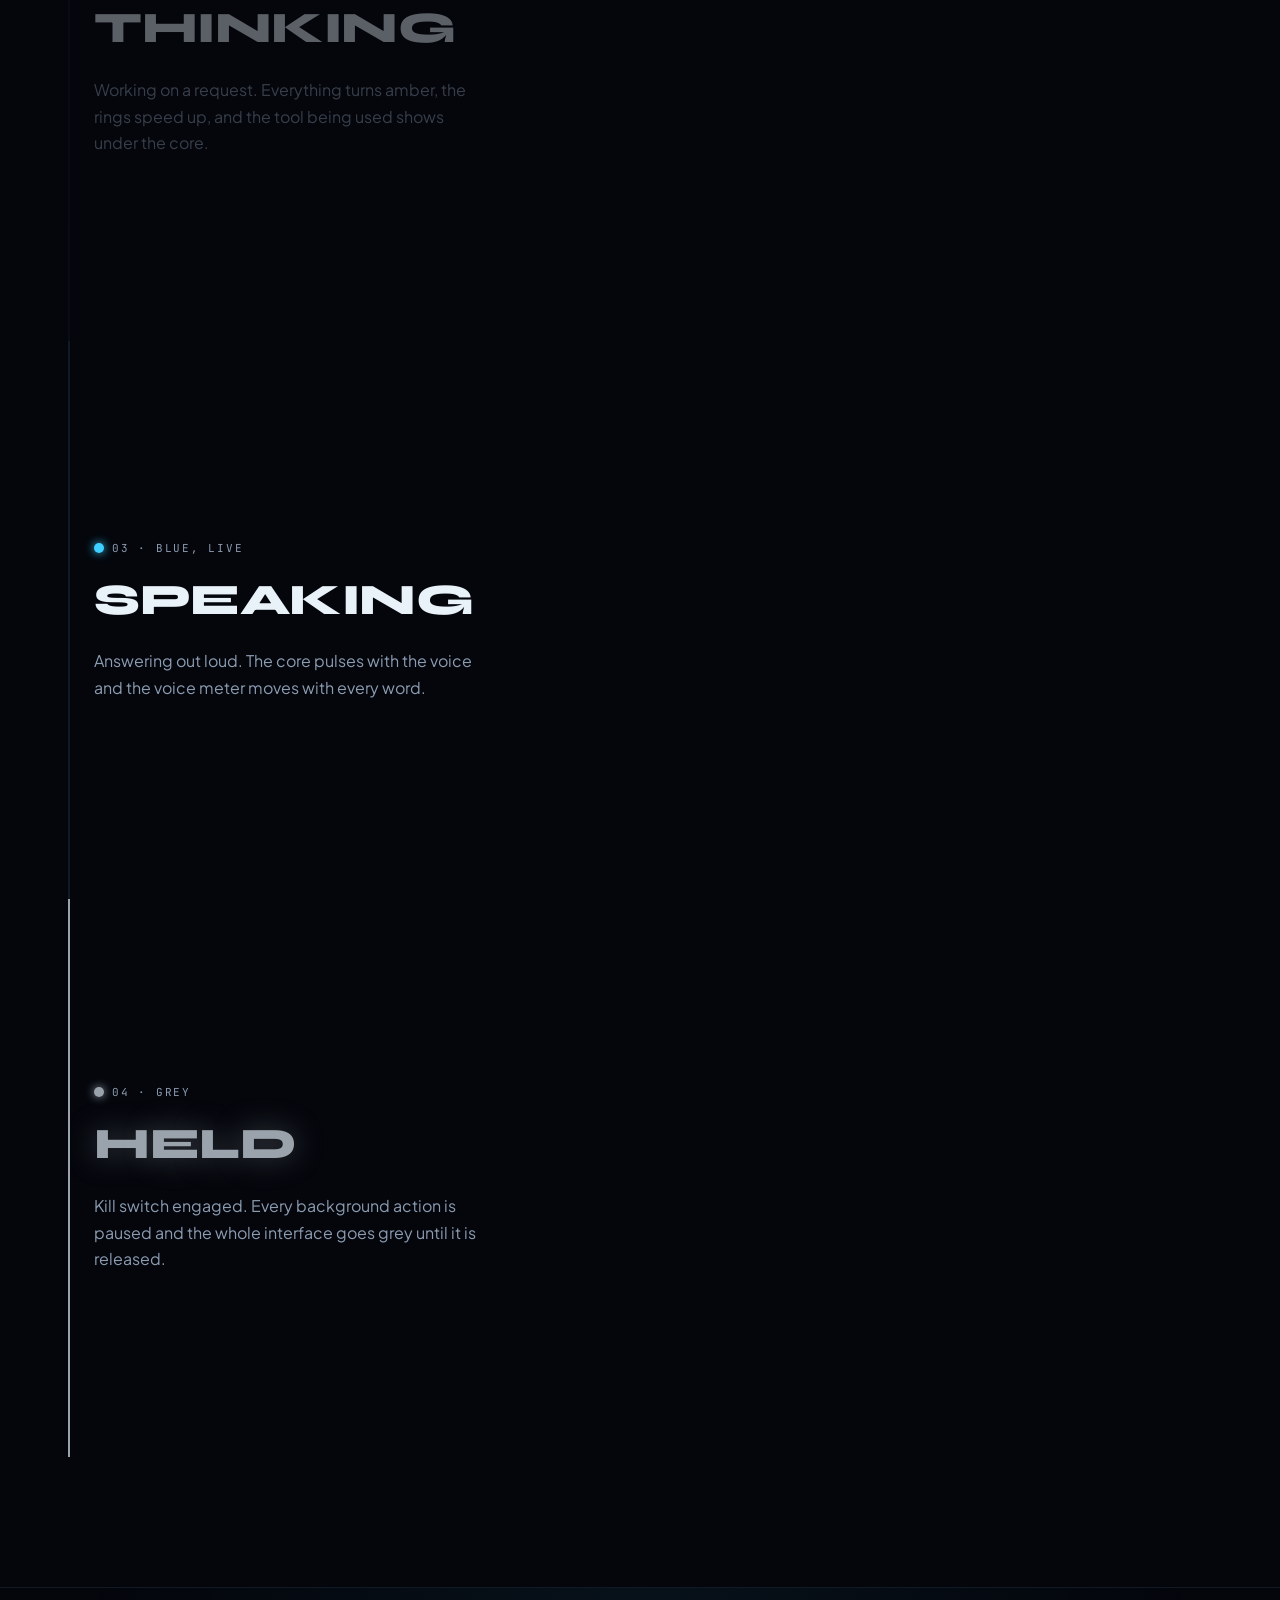
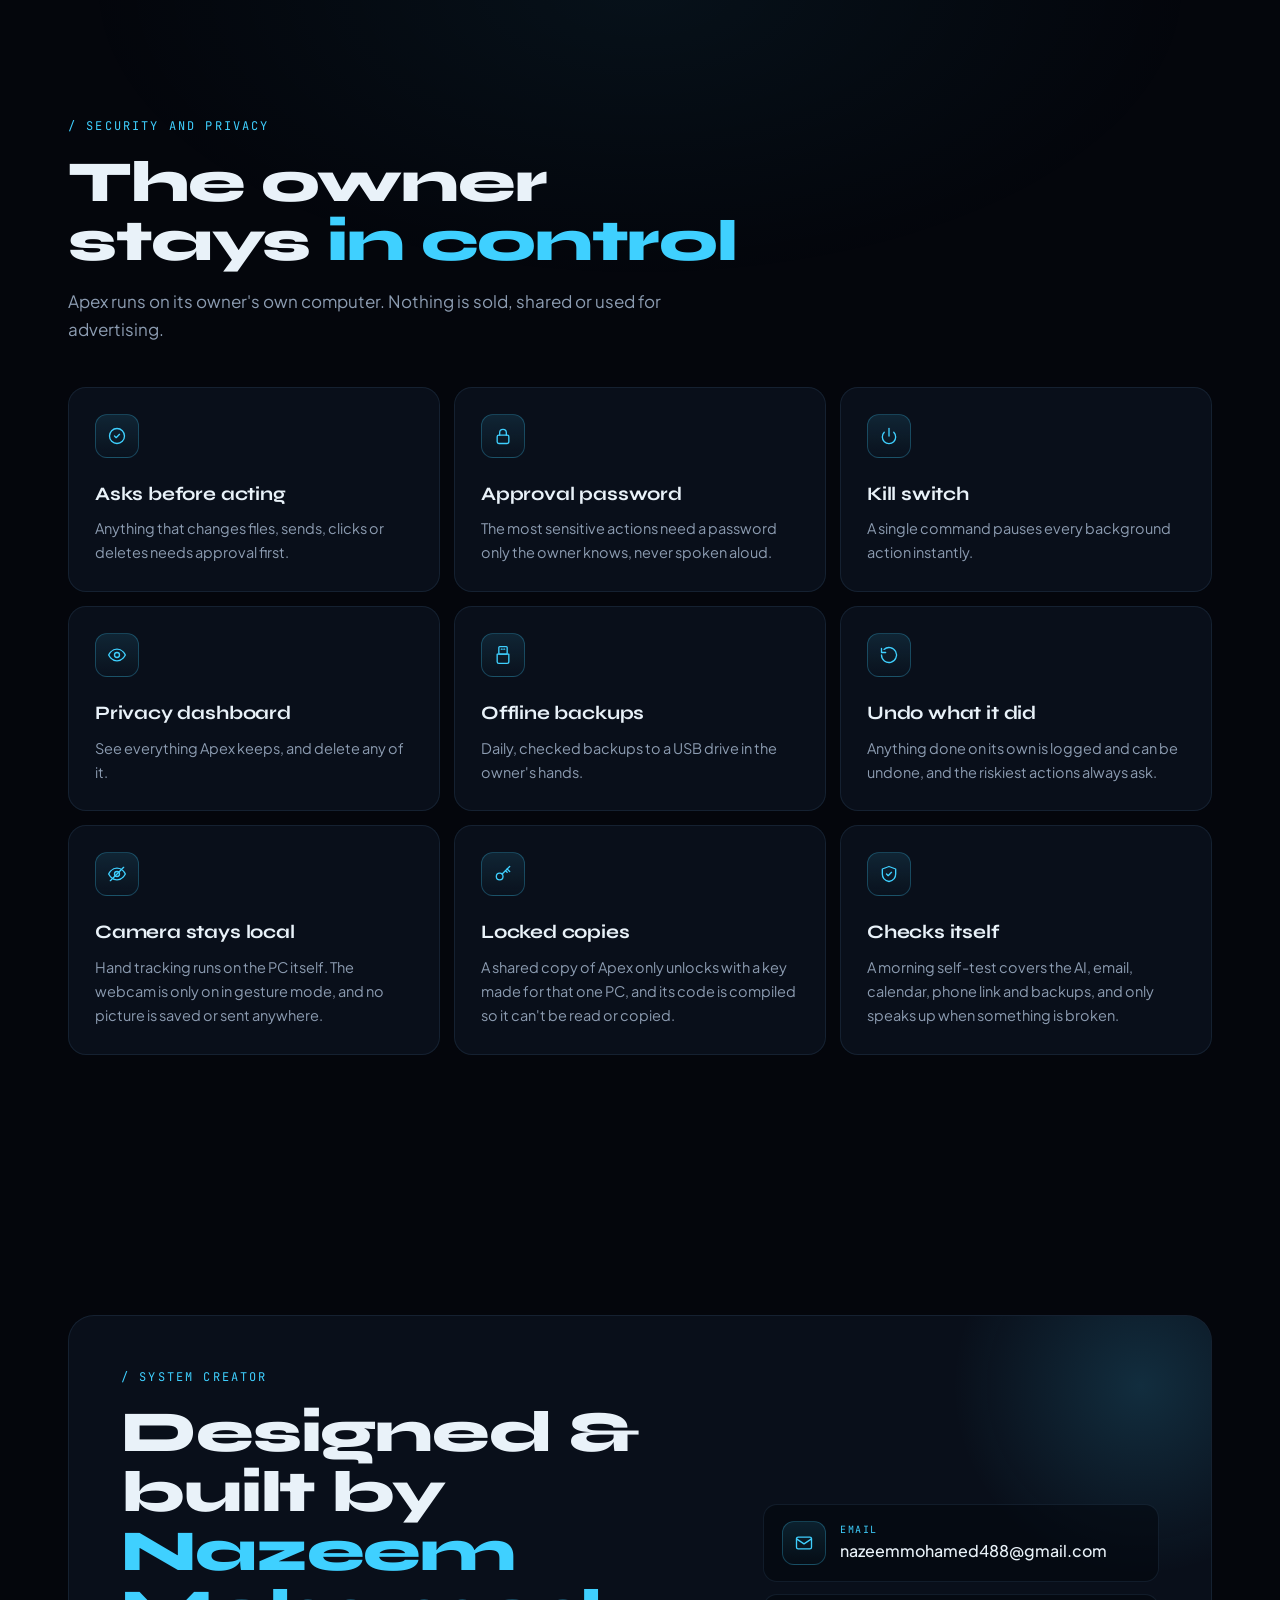
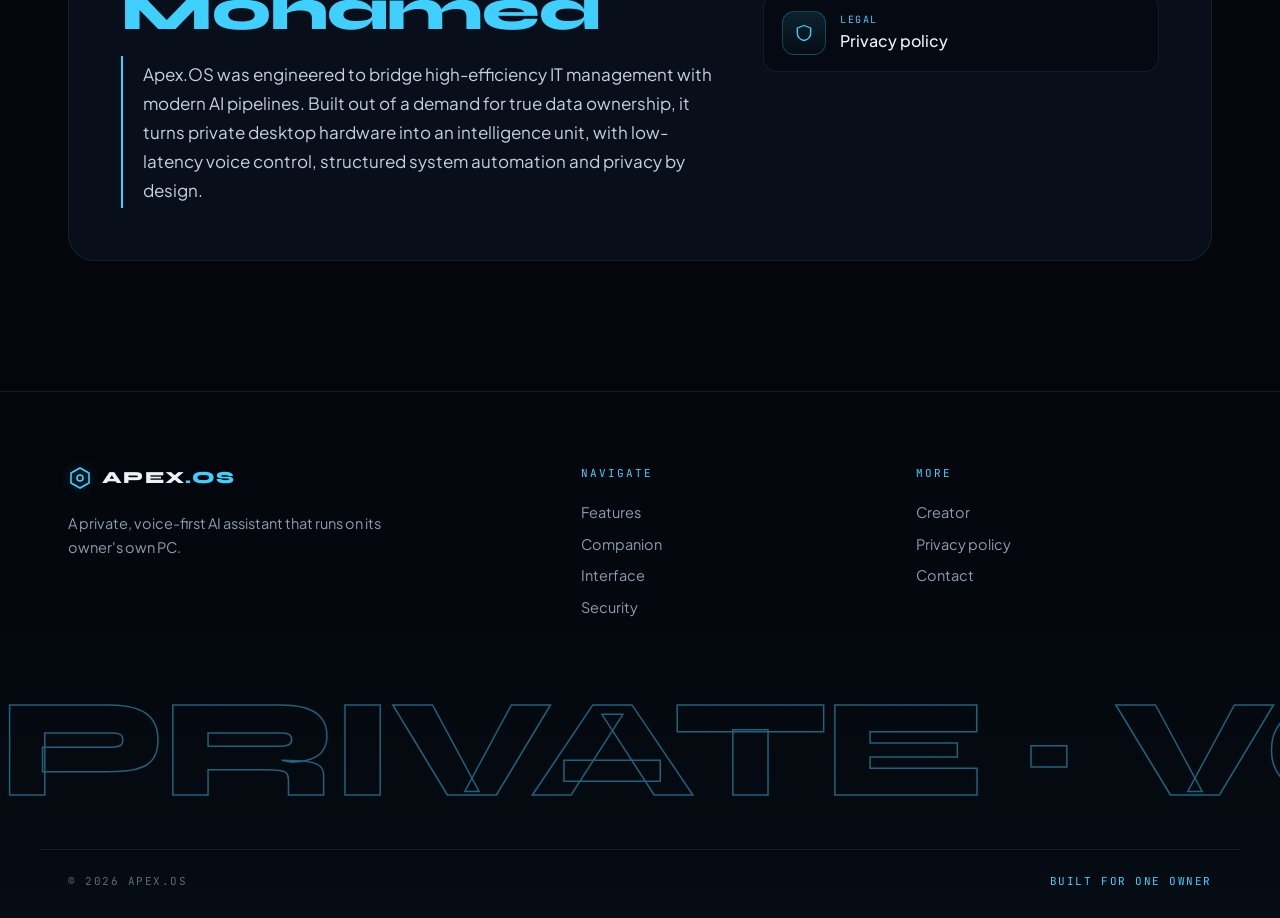
==== commit 808563a6: "Add hand gestures, PC control, self-build and the watchdog to the site Four new feature cards (Apex " ====
--- a/index.html
+++ b/index.html
@@ -84,8 +84,8 @@
 
   <div class="wrap">
     <dl class="stats">
-      <div class="stat reveal"><dt><span data-count="149">149</span></dt><dd>Built-in tools, ready on command</dd></div>
-      <div class="stat reveal"><dt><span data-count="12">12</span></dt><dd>Connected systems, built in stages</dd></div>
+      <div class="stat reveal"><dt><span data-count="162">162</span></dt><dd>Built-in tools, ready on command</dd></div>
+      <div class="stat reveal"><dt><span data-count="16">16</span></dt><dd>Connected systems, built in stages</dd></div>
       <div class="stat reveal"><dt>~1<small>s</small></dt><dd>Live voice replies from the phone</dd></div>
       <div class="stat reveal"><dt>Local</dt><dd>Memory, keys and sign-ins stay on your PC</dd></div>
     </dl>
@@ -94,8 +94,8 @@
 
 <div class="ticker" aria-hidden="true">
   <div class="ticker-track">
-    <span>Voice control</span><i>&#10022;</i><span>Inbox triage</span><i>&#10022;</i><span>Morning briefing</span><i>&#10022;</i><span>Desktop companion</span><i>&#10022;</i><span>Background research</span><i>&#10022;</i><span>Private memory</span><i>&#10022;</i><span>Autonomy dials</span><i>&#10022;</i>
-    <span>Voice control</span><i>&#10022;</i><span>Inbox triage</span><i>&#10022;</i><span>Morning briefing</span><i>&#10022;</i><span>Desktop companion</span><i>&#10022;</i><span>Background research</span><i>&#10022;</i><span>Private memory</span><i>&#10022;</i><span>Autonomy dials</span><i>&#10022;</i>
+    <span>Voice control</span><i>&#10022;</i><span>Inbox triage</span><i>&#10022;</i><span>Morning briefing</span><i>&#10022;</i><span>Desktop companion</span><i>&#10022;</i><span>Background research</span><i>&#10022;</i><span>Private memory</span><i>&#10022;</i><span>Autonomy dials</span><i>&#10022;</i><span>Hand gestures</span><i>&#10022;</i><span>PC control</span><i>&#10022;</i>
+    <span>Voice control</span><i>&#10022;</i><span>Inbox triage</span><i>&#10022;</i><span>Morning briefing</span><i>&#10022;</i><span>Desktop companion</span><i>&#10022;</i><span>Background research</span><i>&#10022;</i><span>Private memory</span><i>&#10022;</i><span>Autonomy dials</span><i>&#10022;</i><span>Hand gestures</span><i>&#10022;</i><span>PC control</span><i>&#10022;</i>
   </div>
 </div>
 
@@ -104,15 +104,15 @@
     <div class="section-head reveal">
       <p class="eyebrow">/ Capability engine</p>
       <h2 class="display-sm">Feature <span class="accent">Suite</span></h2>
-      <p class="section-lead">Twelve connected systems, each one designed, built and tested in stages, then put into daily use.</p>
+      <p class="section-lead">Sixteen connected systems, each one designed, built and tested in stages, then put into daily use.</p>
     </div>
 
     <div class="filters reveal" role="tablist" aria-label="Filter features">
-      <button class="filter active" type="button" role="tab" aria-selected="true" data-filter="all">All <b>12</b></button>
+      <button class="filter active" type="button" role="tab" aria-selected="true" data-filter="all">All <b>16</b></button>
       <button class="filter" type="button" role="tab" aria-selected="false" data-filter="everyday">Everyday <b>4</b></button>
-      <button class="filter" type="button" role="tab" aria-selected="false" data-filter="work">Work <b>4</b></button>
-      <button class="filter" type="button" role="tab" aria-selected="false" data-filter="knowledge">Knowledge <b>3</b></button>
-      <button class="filter" type="button" role="tab" aria-selected="false" data-filter="control">Control <b>1</b></button>
+      <button class="filter" type="button" role="tab" aria-selected="false" data-filter="work">Work <b>5</b></button>
+      <button class="filter" type="button" role="tab" aria-selected="false" data-filter="knowledge">Knowledge <b>4</b></button>
+      <button class="filter" type="button" role="tab" aria-selected="false" data-filter="control">Control <b>3</b></button>
     </div>
 
     <div class="features">
@@ -131,7 +131,7 @@
         </div>
         <h3>Apex Bridge</h3>
         <p>Talk directly at your desktop, type in the main console, or open a live voice link from your phone for instant, low-latency spoken replies.</p>
-        <ul class="tags"><li>PC voice</li><li>Desktop console</li><li>Live phone calls</li><li>Telegram</li></ul>
+        <ul class="tags"><li>"Hey Apex" wake word</li><li>Desktop console</li><li>Live phone calls</li><li>Telegram</li></ul>
       </article>
       <article class="feature glow-card reveal" data-cat="everyday">
         <div class="m m-update">
@@ -296,6 +296,68 @@
         <h3>Apex Autonomy</h3>
         <p>You decide how much it does alone, area by area: ask first, act and tell you, or act quietly with an evening receipt. Anything it did alone can be undone.</p>
         <ul class="tags"><li>Ask / tell / auto dials</li><li>One-tap undo</li><li>Evening receipt</li><li>Locked actions</li></ul>
+      </article>
+      <article class="feature glow-card reveal" data-cat="control">
+        <div class="m m-intel">
+          <p class="m-cap">Gesture mode &middot; webcam</p>
+          <div class="m-res"><span>Point</span><span class="m-ok">moves the pointer</span></div>
+          <div class="m-res"><span>Pinch</span><span class="m-ok">click or drag</span></div>
+          <div class="m-res"><span>Fist</span><span class="m-ok">moves the window</span></div>
+          <div class="m-res"><span>Two-hand pinch</span><span class="m-ok">zoom</span></div>
+        </div>
+        <div class="feature-top">
+          <span class="icon-tile"><svg viewBox="0 0 24 24" aria-hidden="true"><path d="M8 11V5a1.5 1.5 0 0 1 3 0v5"/><path d="M11 10V3.5a1.5 1.5 0 0 1 3 0V10"/><path d="M14 10V5a1.5 1.5 0 0 1 3 0v7"/><path d="M8 11a1.5 1.5 0 0 0-3 0v2a8 8 0 0 0 8 8h1a5 5 0 0 0 5-5v-4"/></svg></span>
+          <span class="feature-num">13</span>
+        </div>
+        <h3>Apex Hands</h3>
+        <p>Control the PC with your hands in front of the webcam: point to move, pinch to click, make a fist to move a window, swipe to throw it to the next screen. It trains on your own hand, and no picture leaves the PC.</p>
+        <ul class="tags"><li>Point &amp; pinch</li><li>Move windows</li><li>Trained to your hand</li><li>Camera stays local</li></ul>
+      </article>
+      <article class="feature glow-card reveal" data-cat="work">
+        <div class="m m-bridge">
+          <div class="m-chat">
+            <p class="m-you">you&gt; what does this error mean?</p>
+            <p class="m-jar">apex&gt; The file is open in Excel. Close it, and I'll retry the save.</p>
+          </div>
+          <div class="m-chips"><span>Sees</span><span>Clicks</span><span>Types</span><span>Checks</span></div>
+        </div>
+        <div class="feature-top">
+          <span class="icon-tile"><svg viewBox="0 0 24 24" aria-hidden="true"><rect x="3" y="4" width="18" height="13" rx="1.5"/><path d="M8 21h8"/><path d="M12 17v4"/><path d="m10 8 5 3-2.2.6L12 14z"/></svg></span>
+          <span class="feature-num">14</span>
+        </div>
+        <h3>Apex Pilot</h3>
+        <p>Looks at your screen when you ask and explains what's there, then uses the mouse and keyboard for you: one step at a time, checking the screen after each move. He always asks before he takes over.</p>
+        <ul class="tags"><li>Reads your screen</li><li>Mouse &amp; keyboard</li><li>Checks every step</li><li>Asks first</li></ul>
+      </article>
+      <article class="feature glow-card reveal" data-cat="knowledge">
+        <div class="m m-learn">
+          <p class="m-cap">Grew this week</p>
+          <div class="m-res"><span>New skill built</span><span class="m-ok">tested first</span></div>
+          <div class="m-res"><span>Bug repaired</span><span class="m-ok">self-checks pass</span></div>
+          <div class="m-res"><span>Draft written</span><span class="m-ok">in your style</span></div>
+        </div>
+        <div class="feature-top">
+          <span class="icon-tile"><svg viewBox="0 0 24 24" aria-hidden="true"><path d="M12 21V11"/><path d="M12 11c0-4 3-7 8-7 0 5-3 8-8 7z"/><path d="M12 14c0-3-2.5-5.5-7-5.5 0 4 2.5 6.5 7 5.5z"/></svg></span>
+          <span class="feature-num">15</span>
+        </div>
+        <h3>Apex Evolve</h3>
+        <p>Teaches himself new skills when you ask for something he can't do yet, tests them before use, and repairs his own faults. He also learns how you write, so drafts sound like you.</p>
+        <ul class="tags"><li>Builds new skills</li><li>Repairs himself</li><li>Writes in your style</li><li>Version history</li></ul>
+      </article>
+      <article class="feature glow-card reveal" data-cat="control">
+        <div class="m m-dials">
+          <div class="m-dial"><span>Start-up</span><b class="d-auto">~5 s</b></div>
+          <div class="m-dial"><span>Crash or freeze</span><b class="d-tell">Restarts</b></div>
+          <div class="m-dial"><span>AI key refused</span><b class="d-ask">Backup key</b></div>
+          <div class="m-draft">Back up in 20 s &middot; you're told why</div>
+        </div>
+        <div class="feature-top">
+          <span class="icon-tile"><svg viewBox="0 0 24 24" aria-hidden="true"><path d="M3 12h4l2-5 4 10 2-5h6"/></svg></span>
+          <span class="feature-num">16</span>
+        </div>
+        <h3>Apex Guardian</h3>
+        <p>Keeps Apex fast and up. He's ready about five seconds after starting, a watchdog restarts him after a crash or freeze and tells you what happened, and a backup AI key takes over if the main one is refused.</p>
+        <ul class="tags"><li>5-second start-up</li><li>Crash &amp; freeze watchdog</li><li>Backup AI key</li><li>Morning self-test</li></ul>
       </article>
     </div>
   </div>
@@ -410,6 +472,9 @@
       <div class="shield glow-card reveal"><span class="icon-tile"><svg viewBox="0 0 24 24" aria-hidden="true"><path d="M2 12s3.5-7 10-7 10 7 10 7-3.5 7-10 7S2 12 2 12z"/><circle cx="12" cy="12" r="3"/></svg></span><h3>Privacy dashboard</h3><p>See everything Apex keeps, and delete any of it.</p></div>
       <div class="shield glow-card reveal"><span class="icon-tile"><svg viewBox="0 0 24 24" aria-hidden="true"><rect x="7" y="2" width="10" height="9" rx="1"/><path d="M5 11h14v9a2 2 0 0 1-2 2H7a2 2 0 0 1-2-2z"/><path d="M10 5h1M13 5h1"/></svg></span><h3>Offline backups</h3><p>Daily, checked backups to a USB drive in the owner's hands.</p></div>
       <div class="shield glow-card reveal"><span class="icon-tile"><svg viewBox="0 0 24 24" aria-hidden="true"><path d="M3 12a9 9 0 1 0 3-6.7"/><path d="M3 4v5h5"/></svg></span><h3>Undo what it did</h3><p>Anything done on its own is logged and can be undone, and the riskiest actions always ask.</p></div>
+      <div class="shield glow-card reveal"><span class="icon-tile"><svg viewBox="0 0 24 24" aria-hidden="true"><path d="M2 12s3.5-7 10-7 10 7 10 7-3.5 7-10 7S2 12 2 12z"/><circle cx="12" cy="12" r="3"/><path d="M4 20 20 4"/></svg></span><h3>Camera stays local</h3><p>Hand tracking runs on the PC itself. The webcam is only on in gesture mode, and no picture is saved or sent anywhere.</p></div>
+      <div class="shield glow-card reveal"><span class="icon-tile"><svg viewBox="0 0 24 24" aria-hidden="true"><circle cx="8" cy="15" r="4"/><path d="m11 12 9-9"/><path d="m17 6 3 3"/><path d="m15 8 2 2"/></svg></span><h3>Locked copies</h3><p>A shared copy of Apex only unlocks with a key made for that one PC, and its code is compiled so it can't be read or copied.</p></div>
+      <div class="shield glow-card reveal"><span class="icon-tile"><svg viewBox="0 0 24 24" aria-hidden="true"><path d="M12 3 4 6v6c0 5 3.5 8 8 9 4.5-1 8-4 8-9V6z"/><path d="m9 12 2 2 4-4"/></svg></span><h3>Checks itself</h3><p>A morning self-test covers the AI, email, calendar, phone link and backups, and only speaks up when something is broken.</p></div>
     </div>
   </div>
 </section>
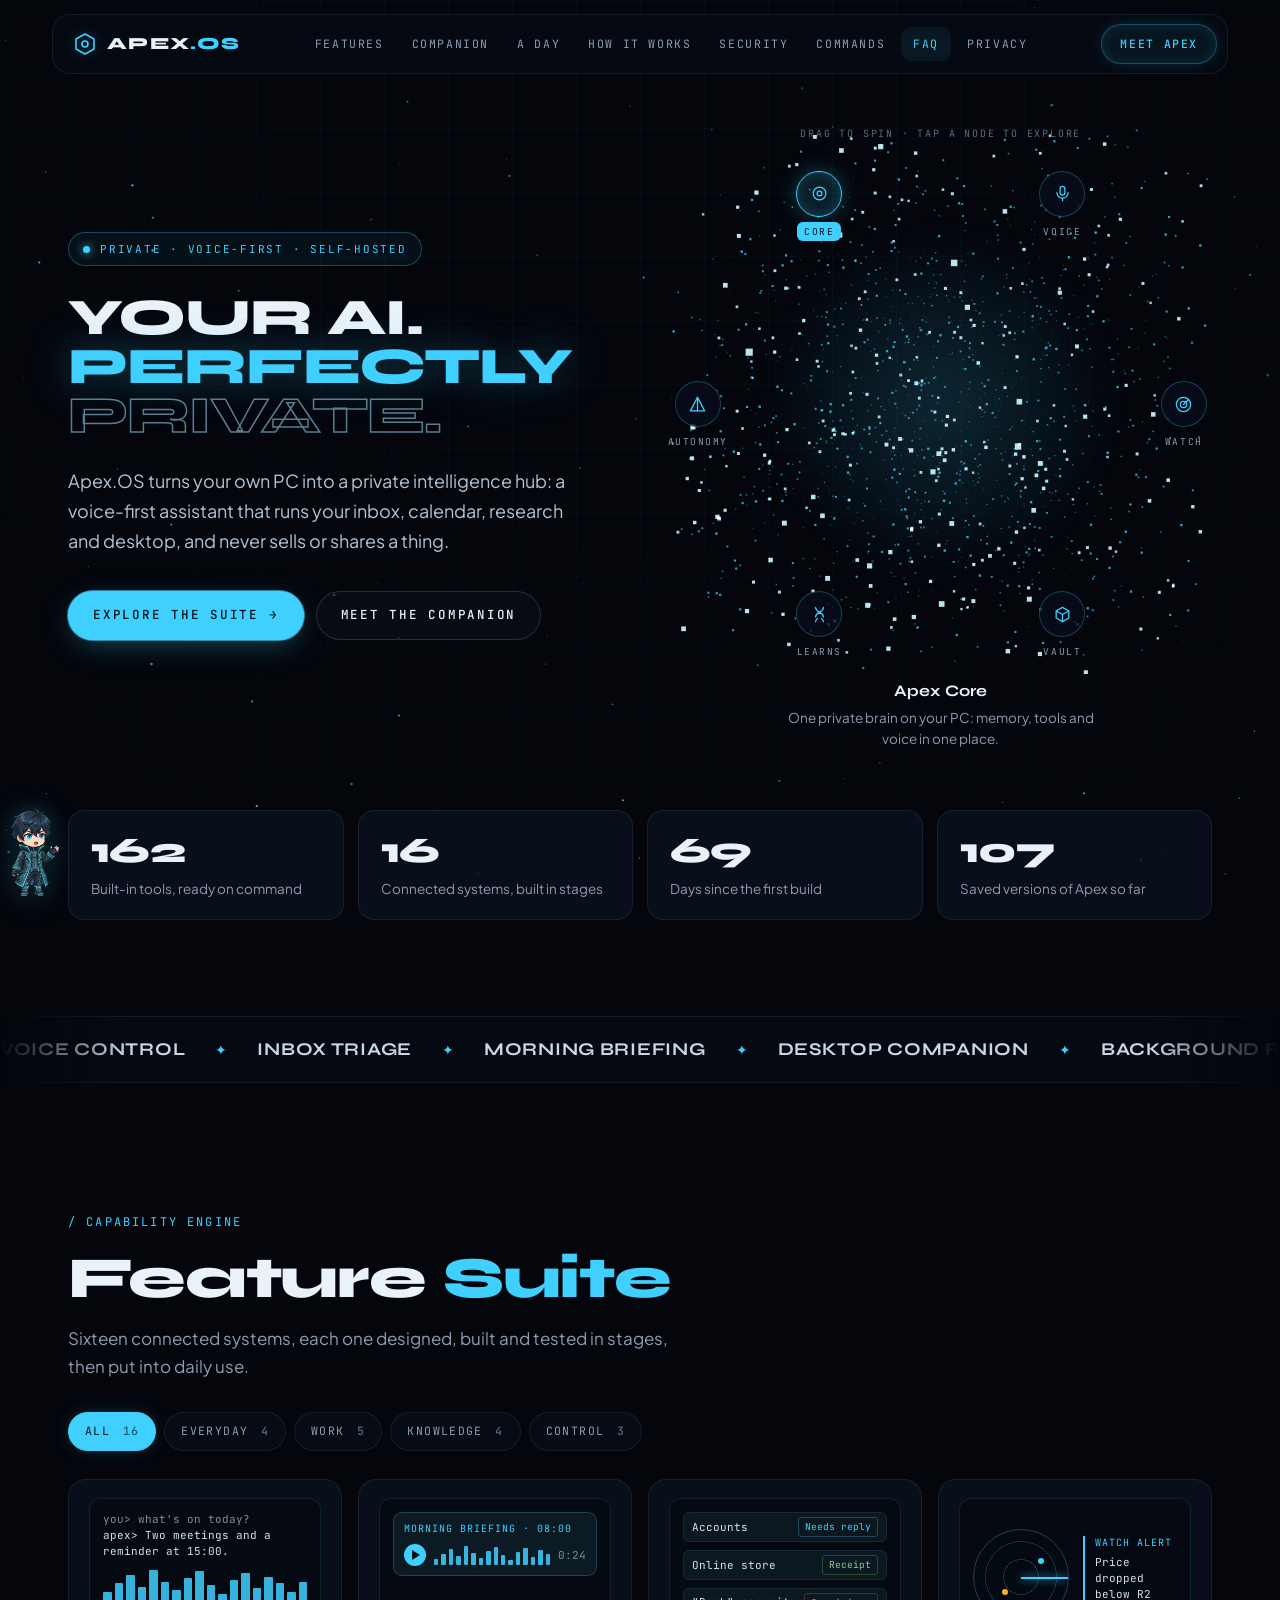
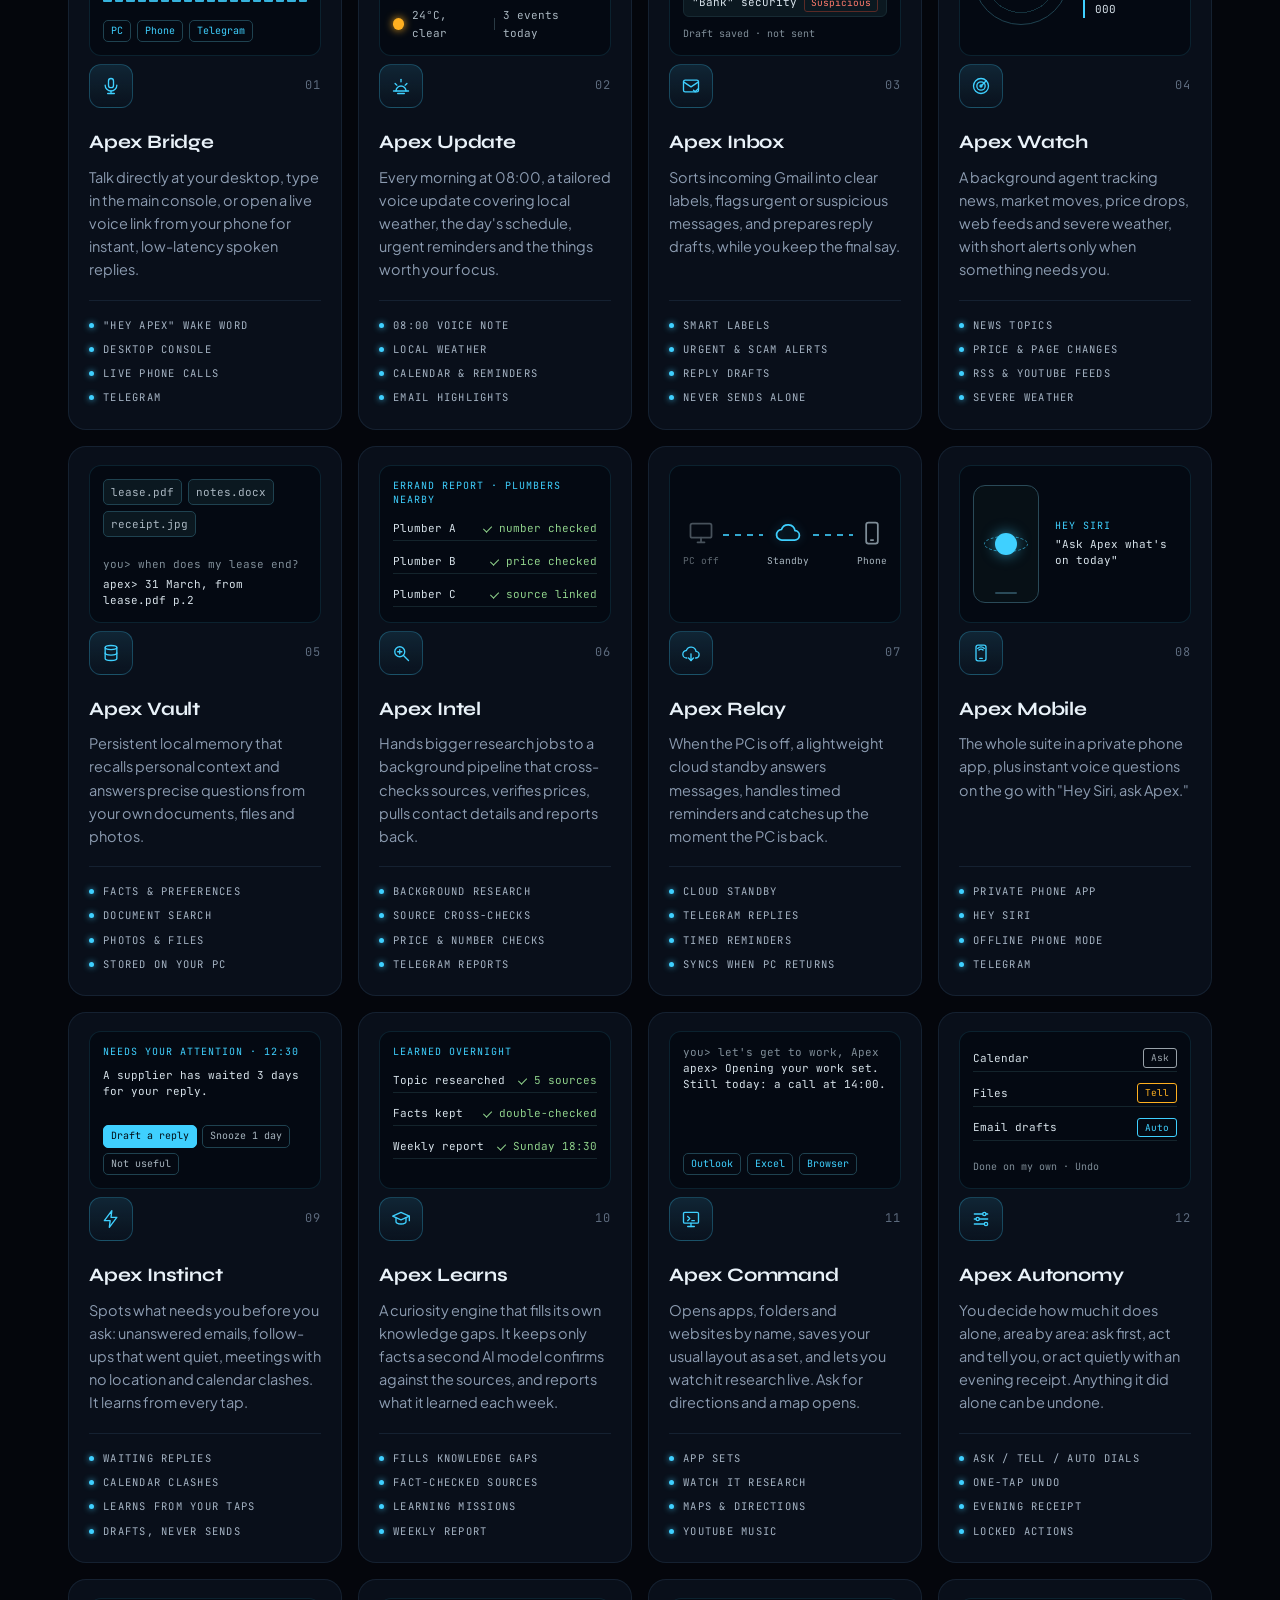
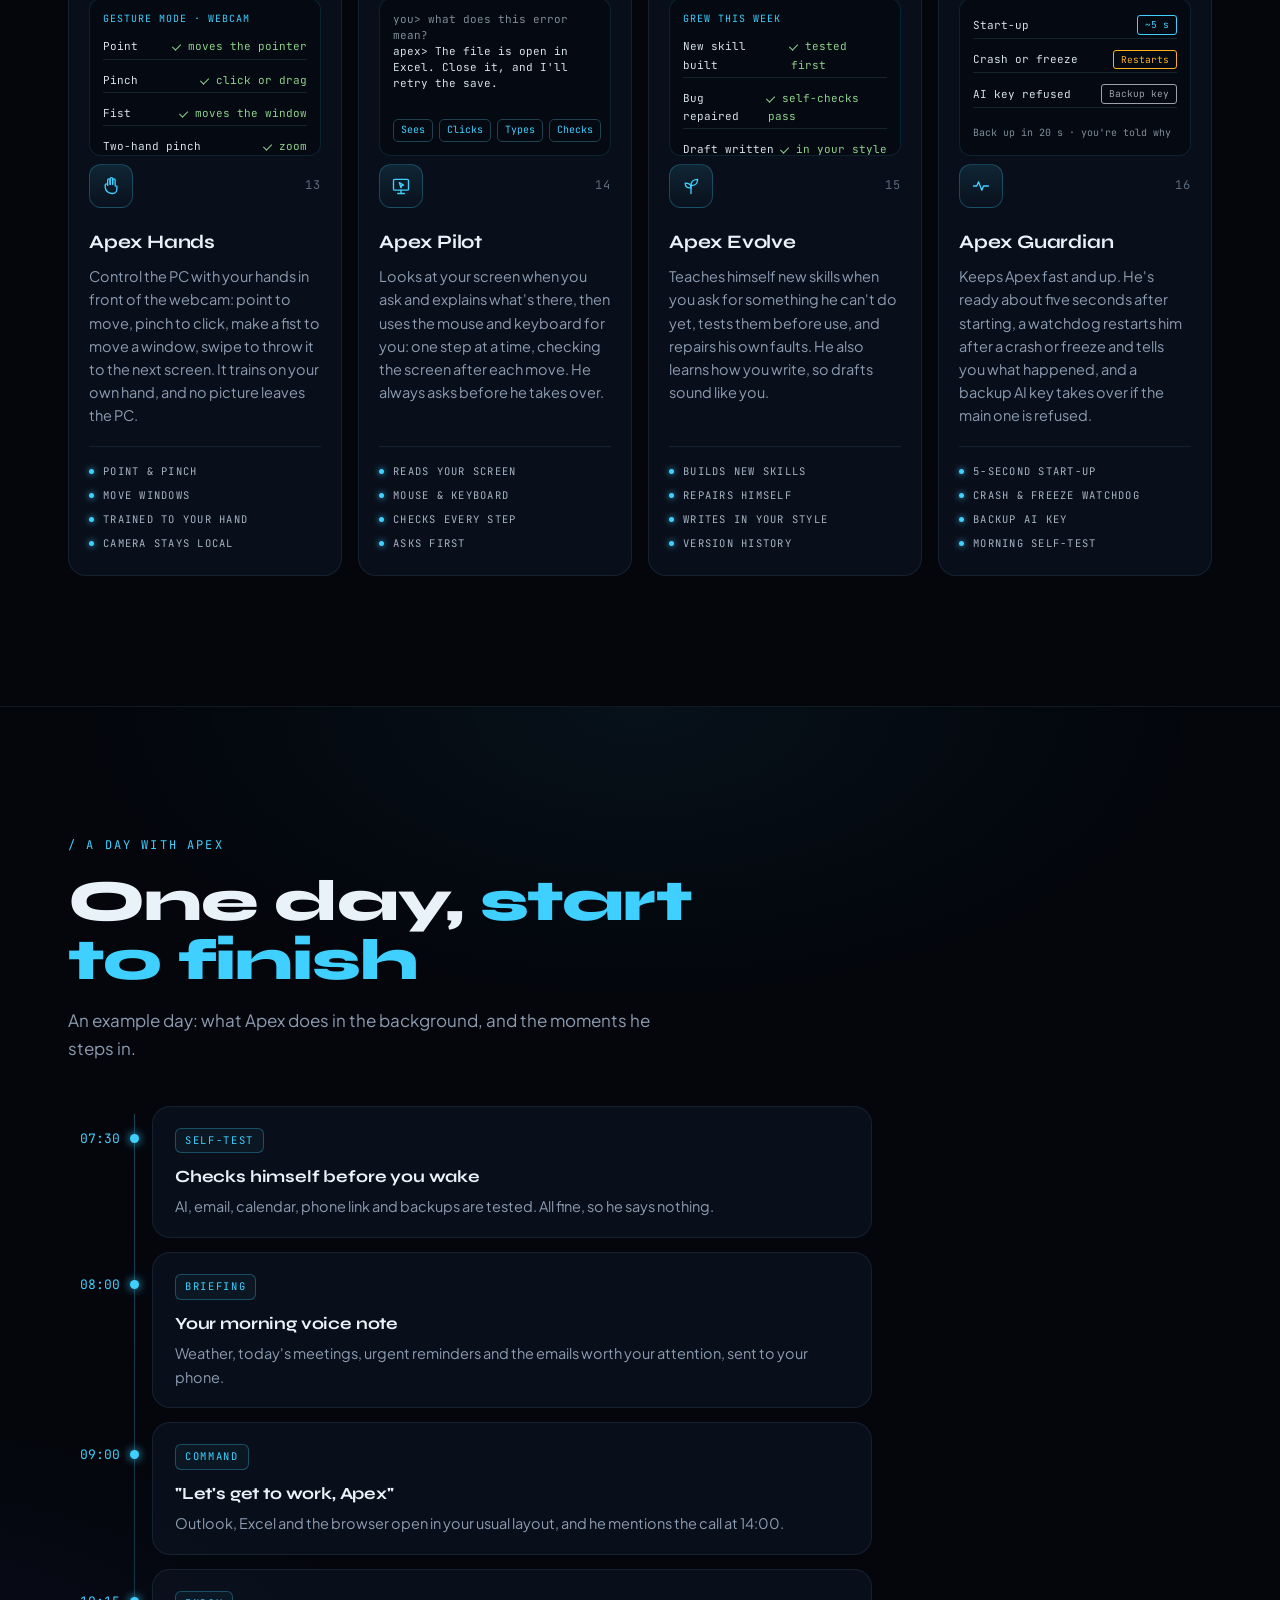
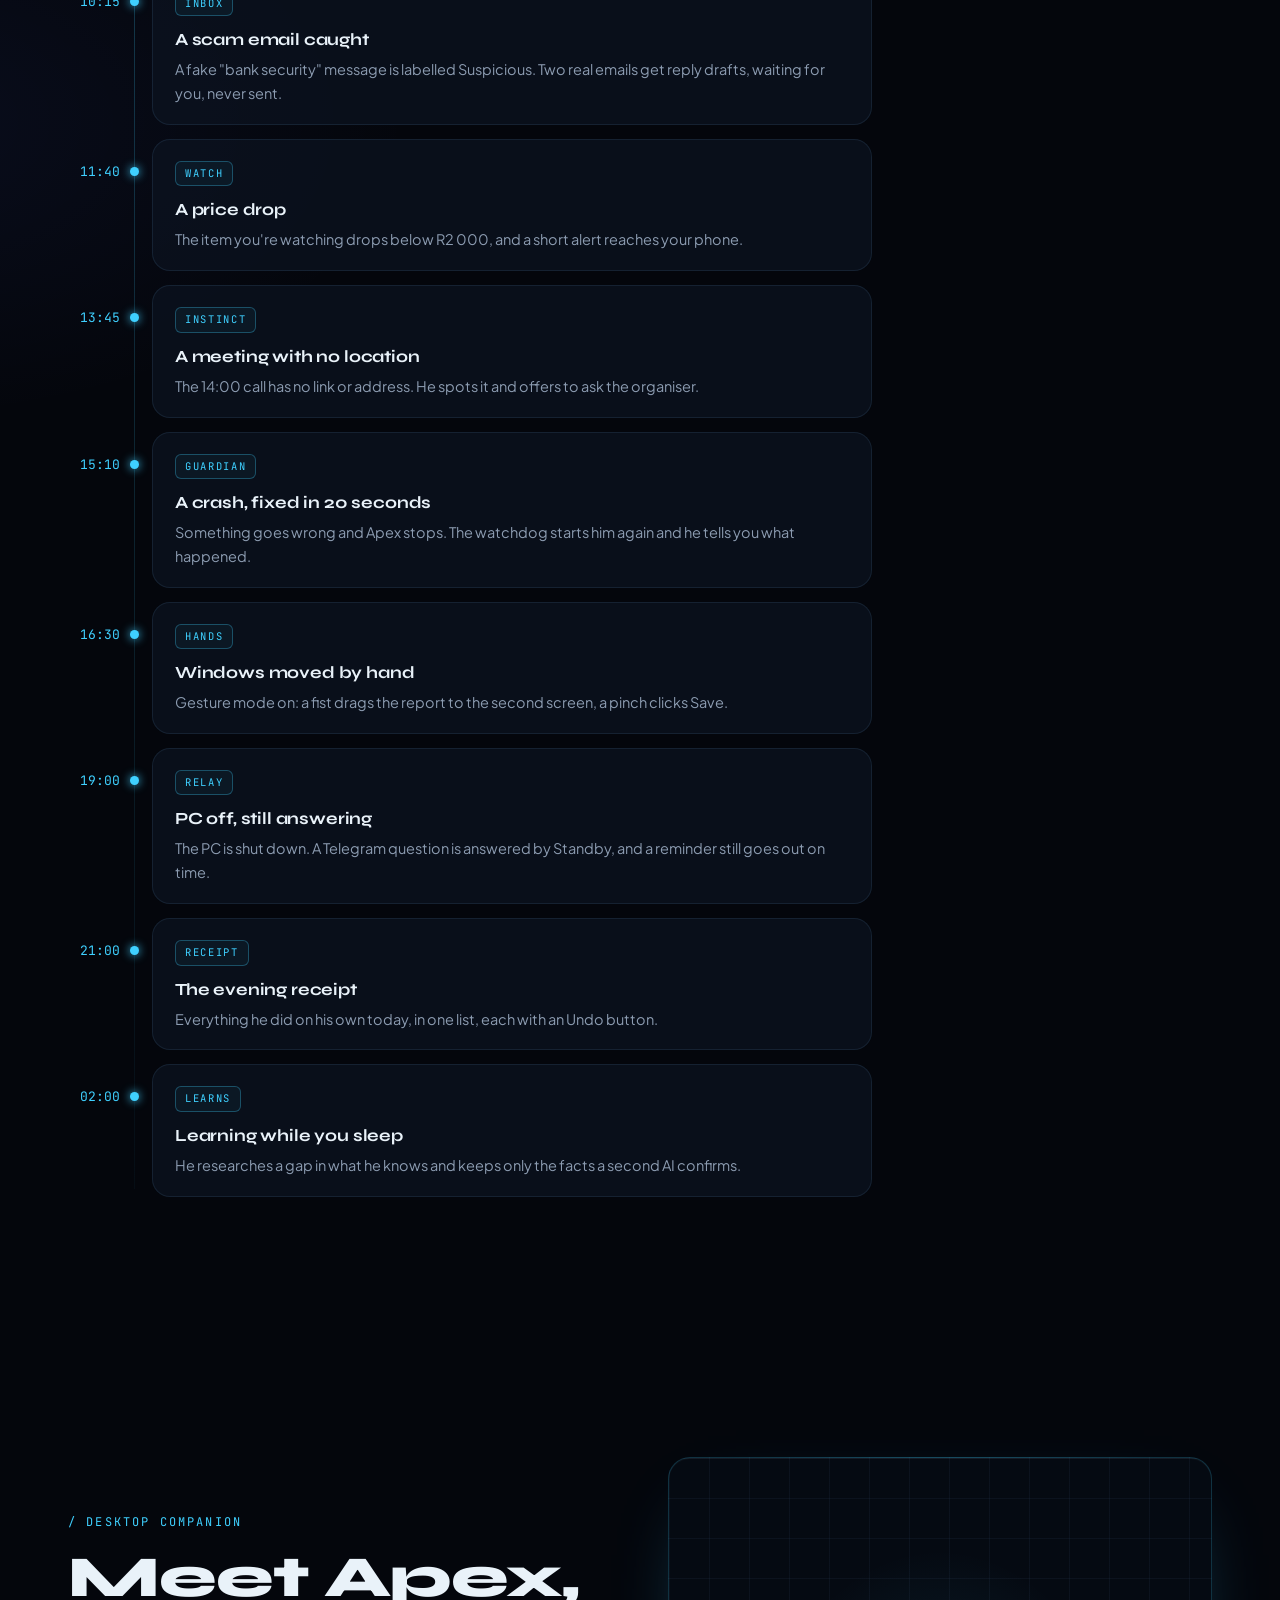
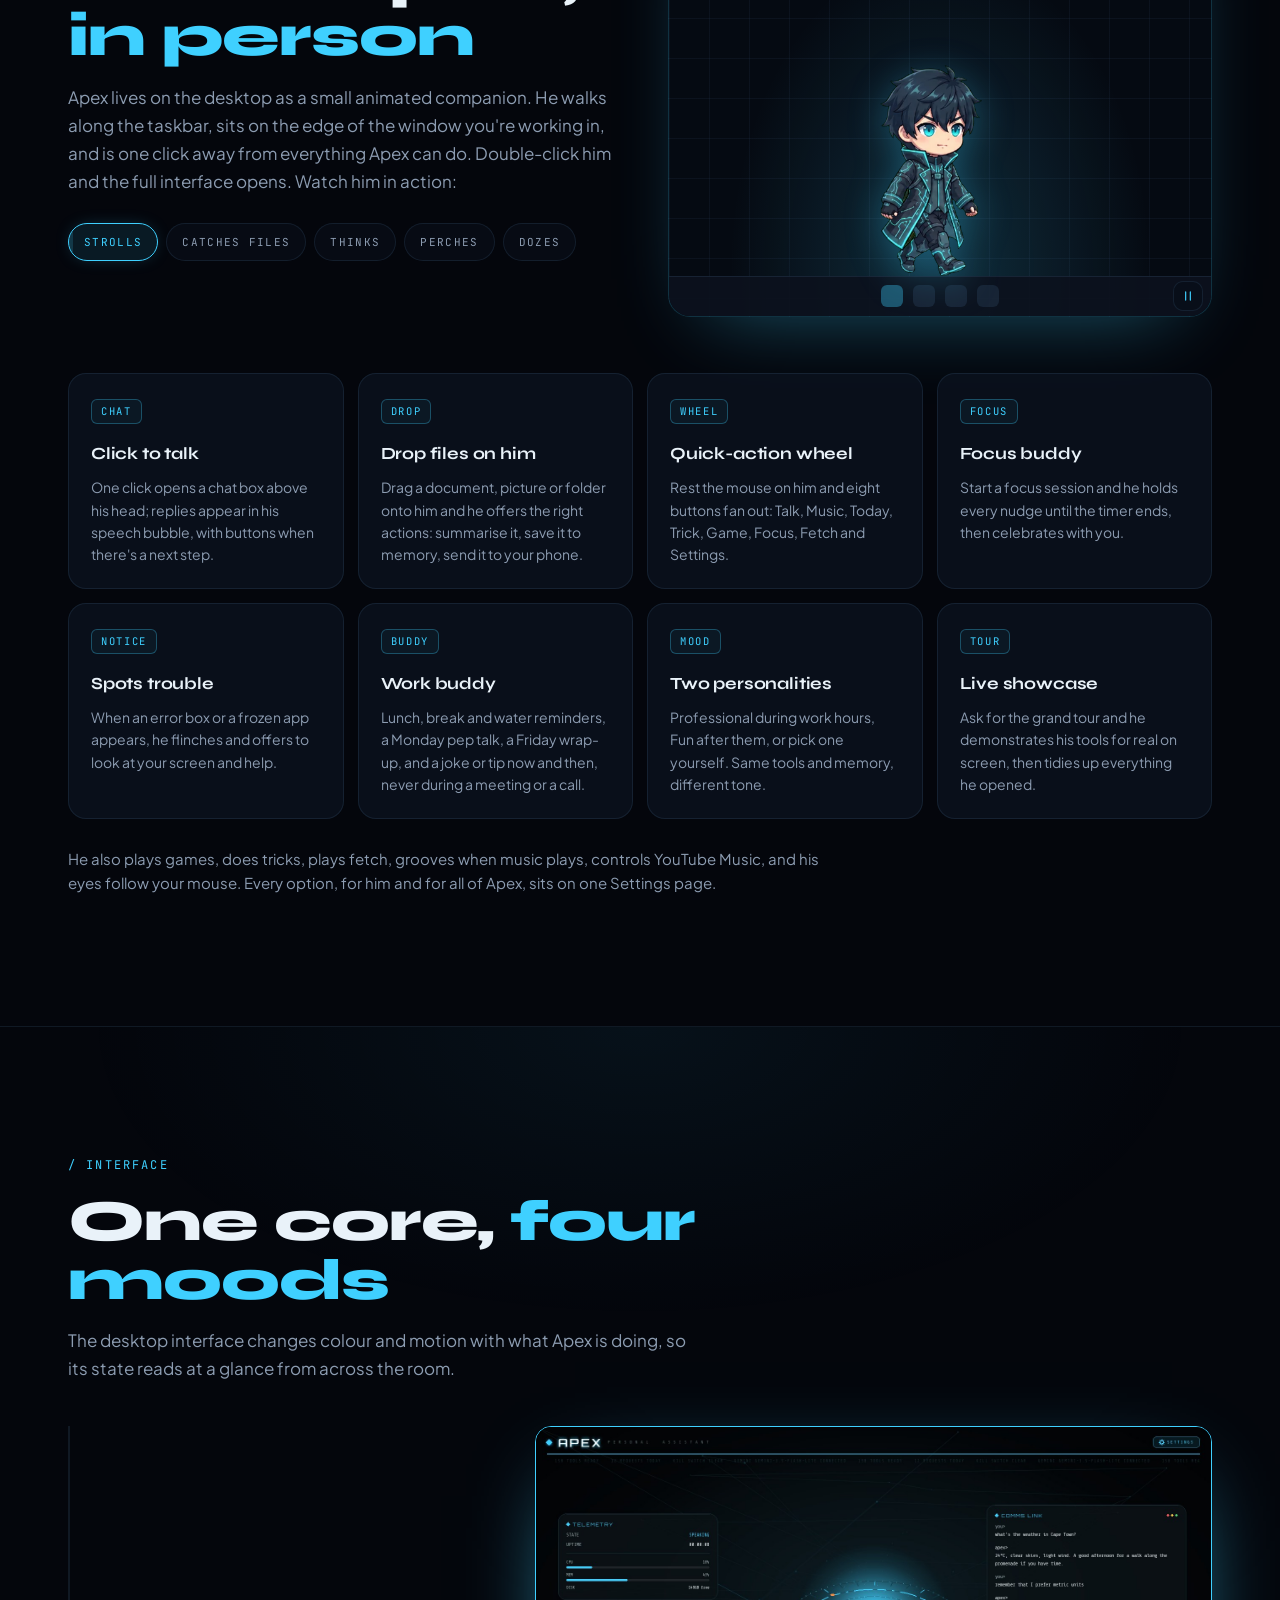
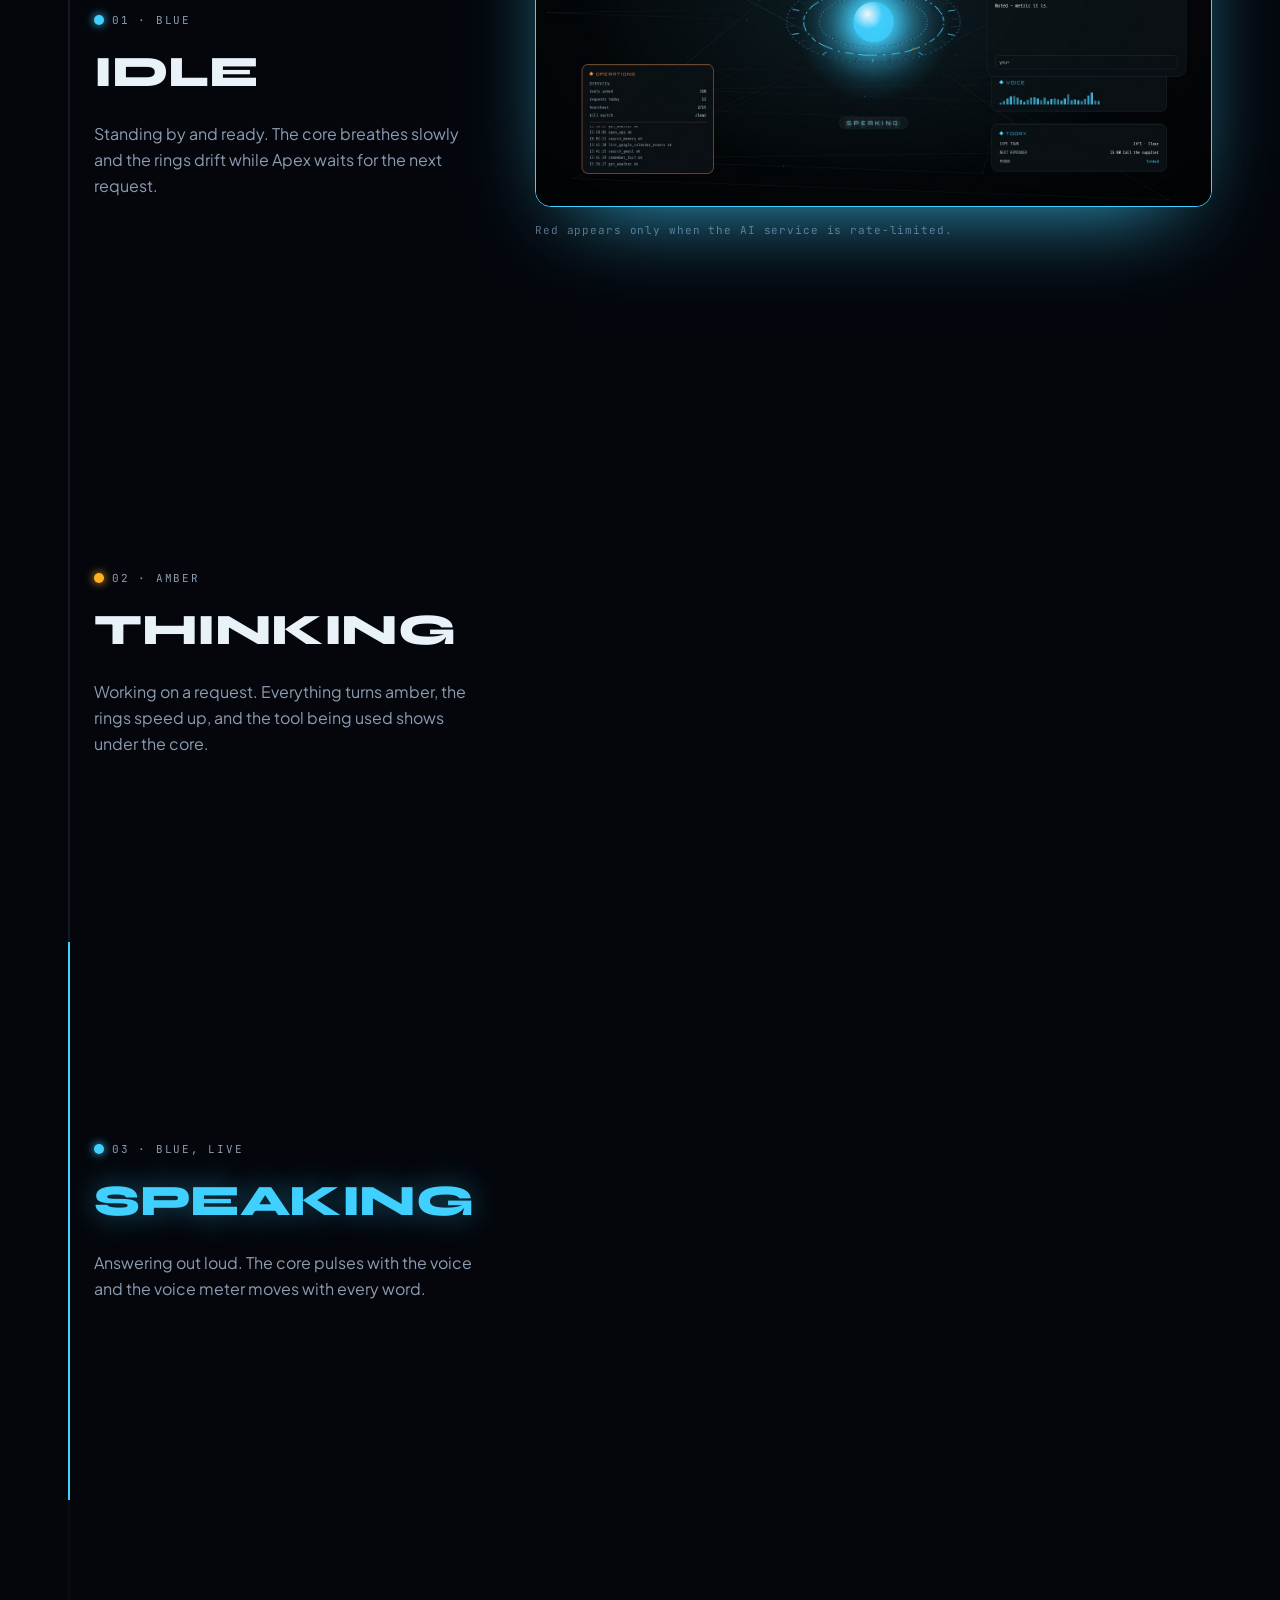
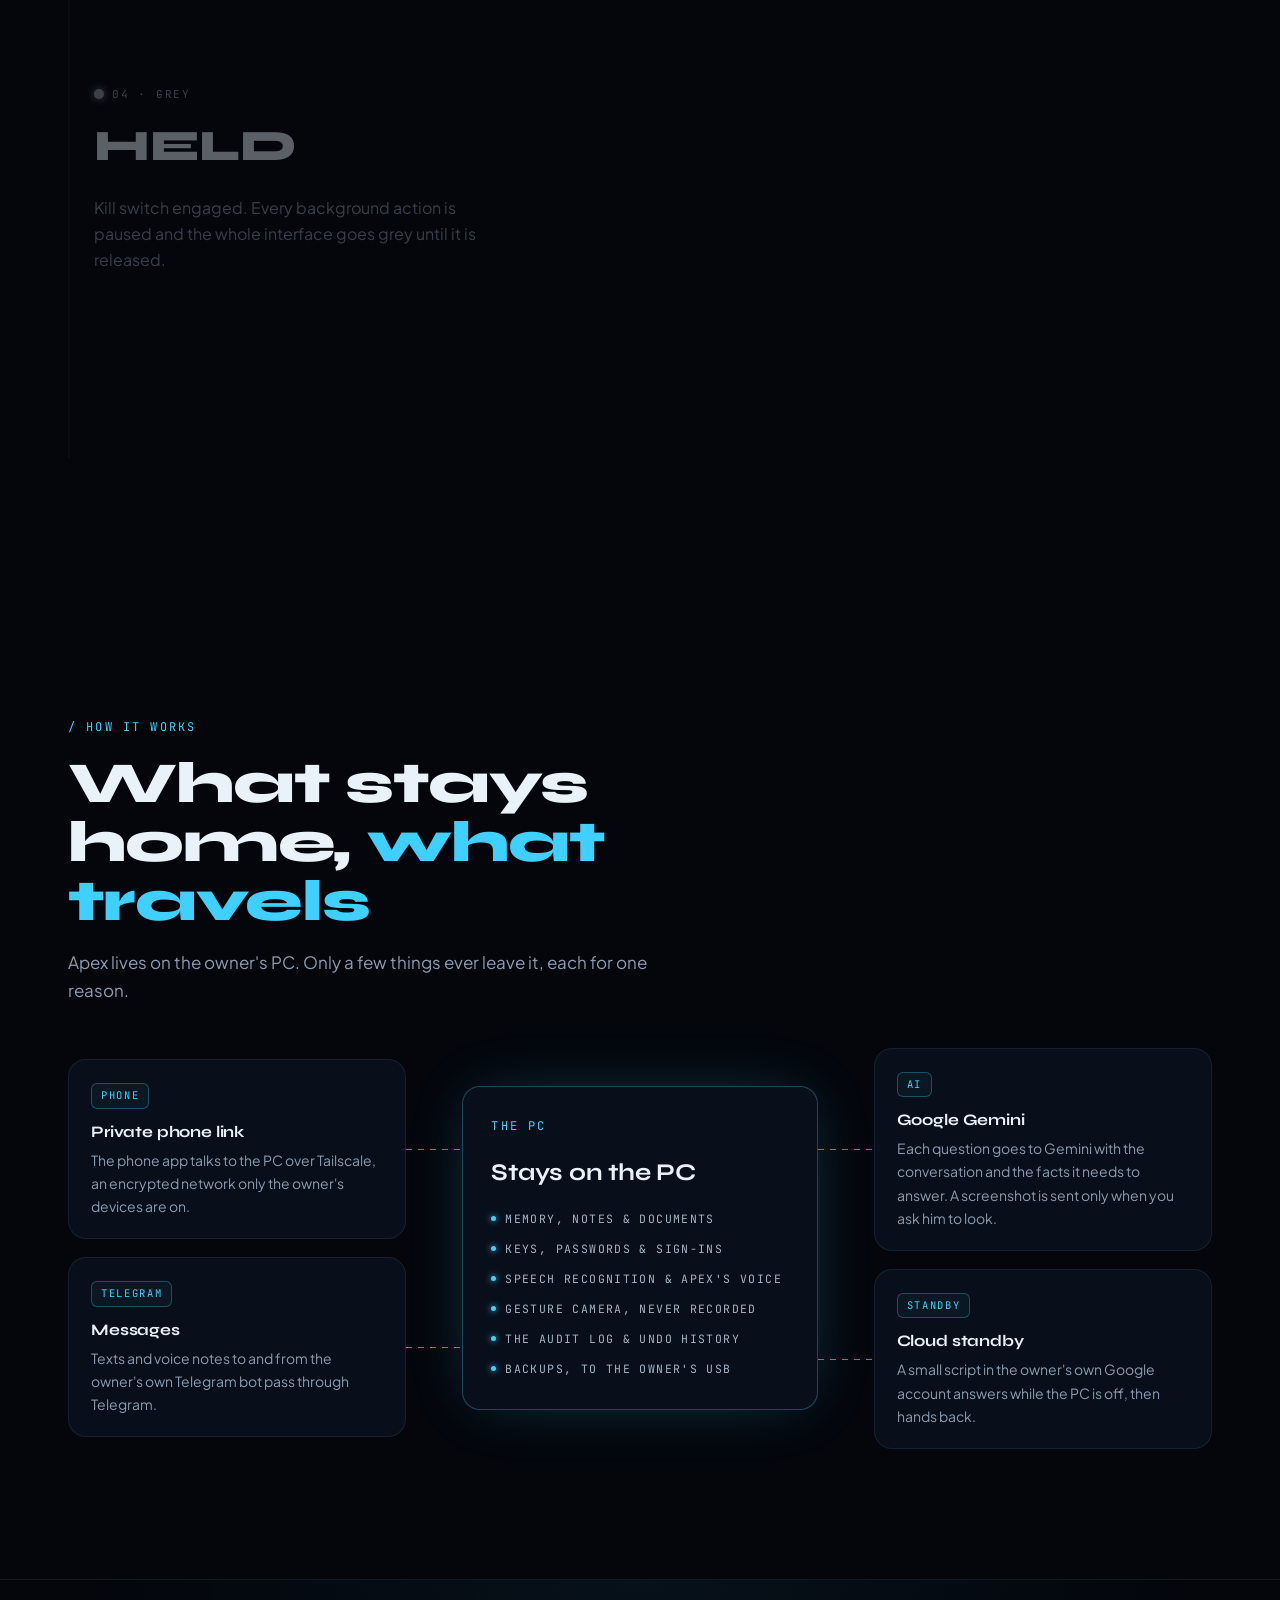
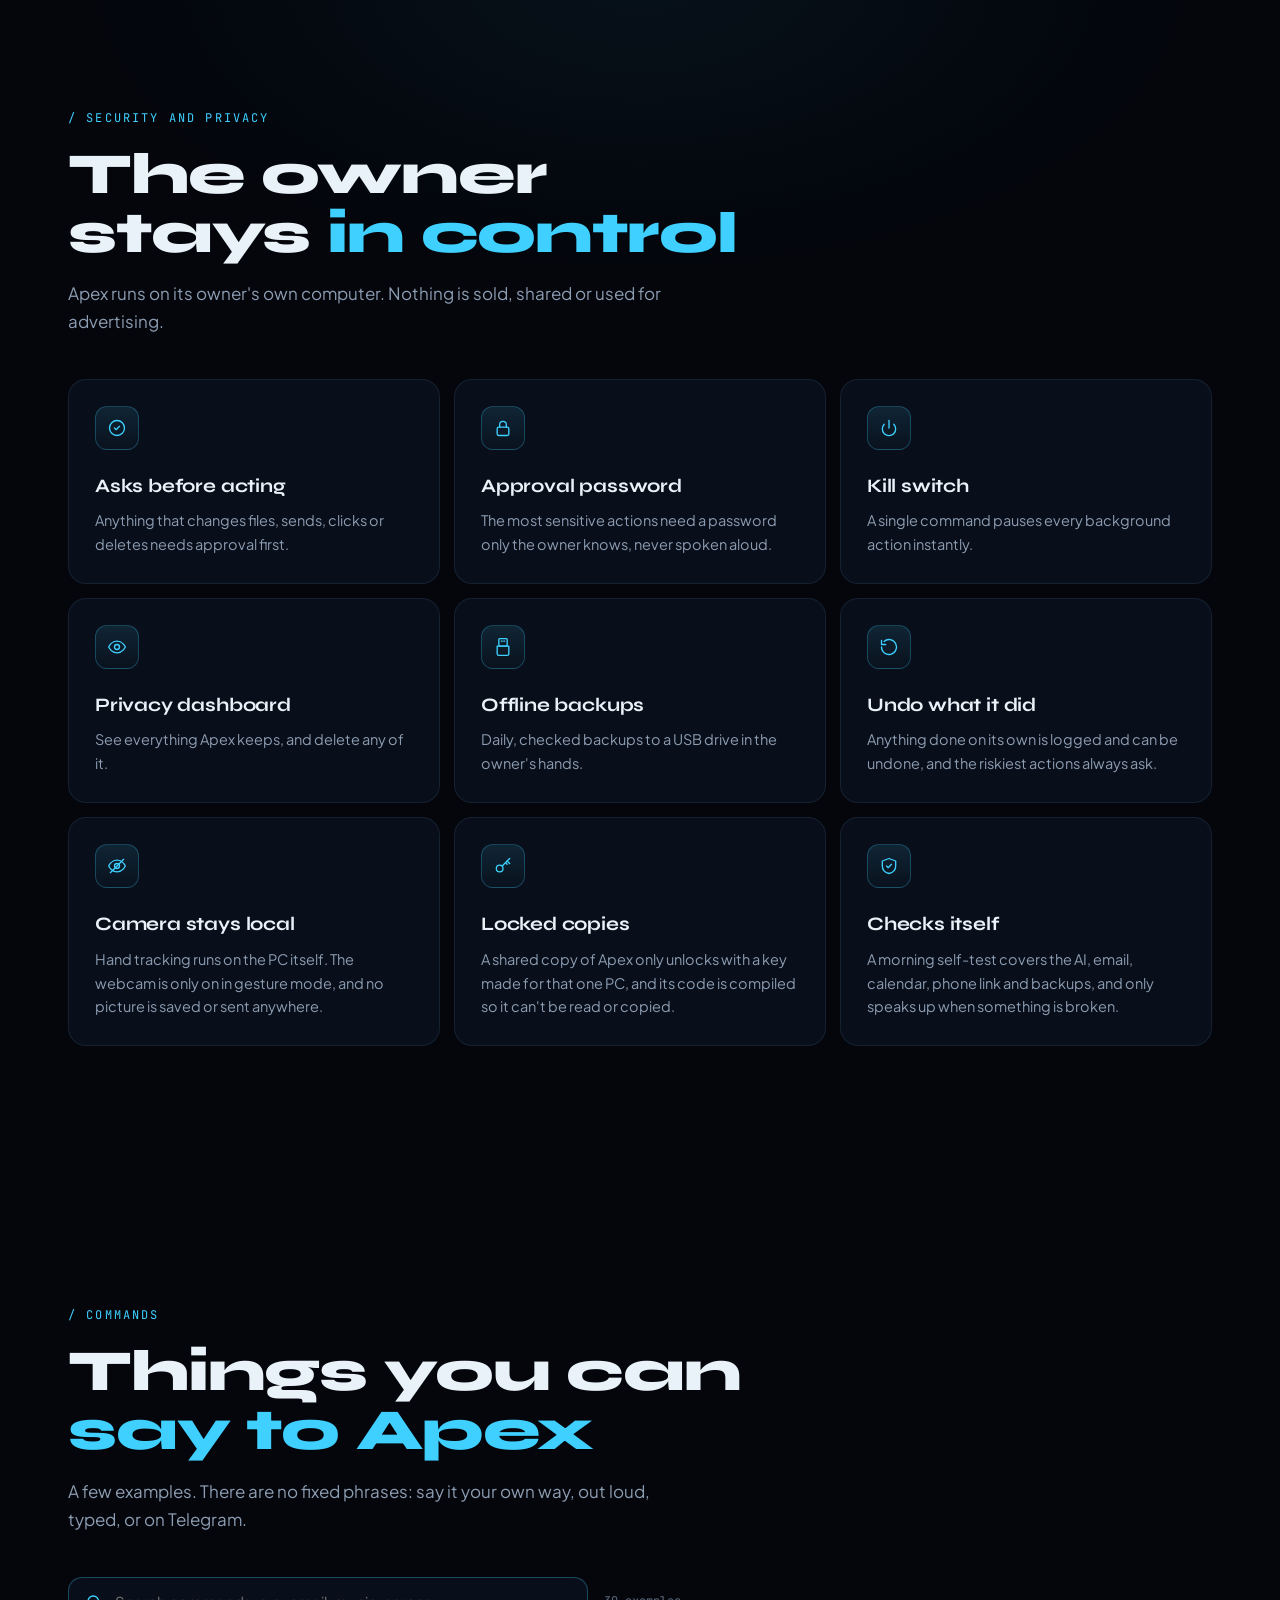
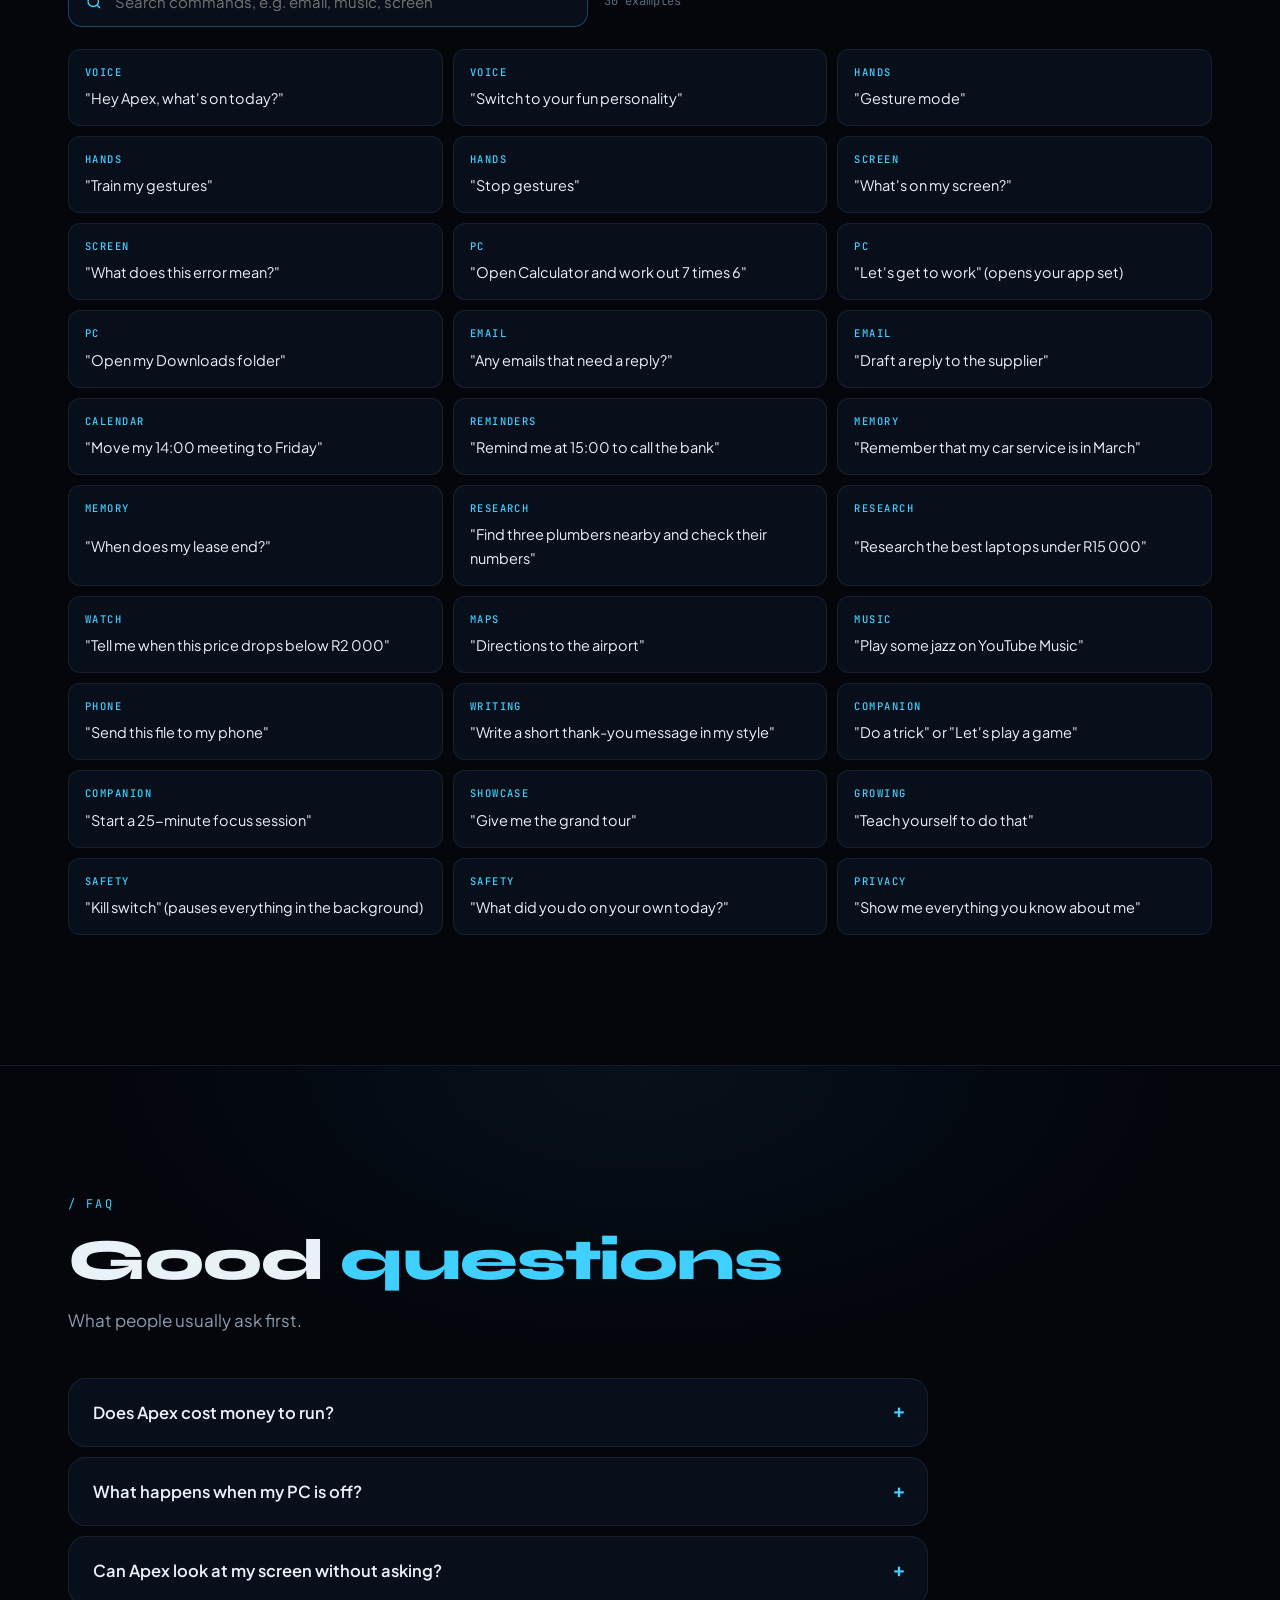
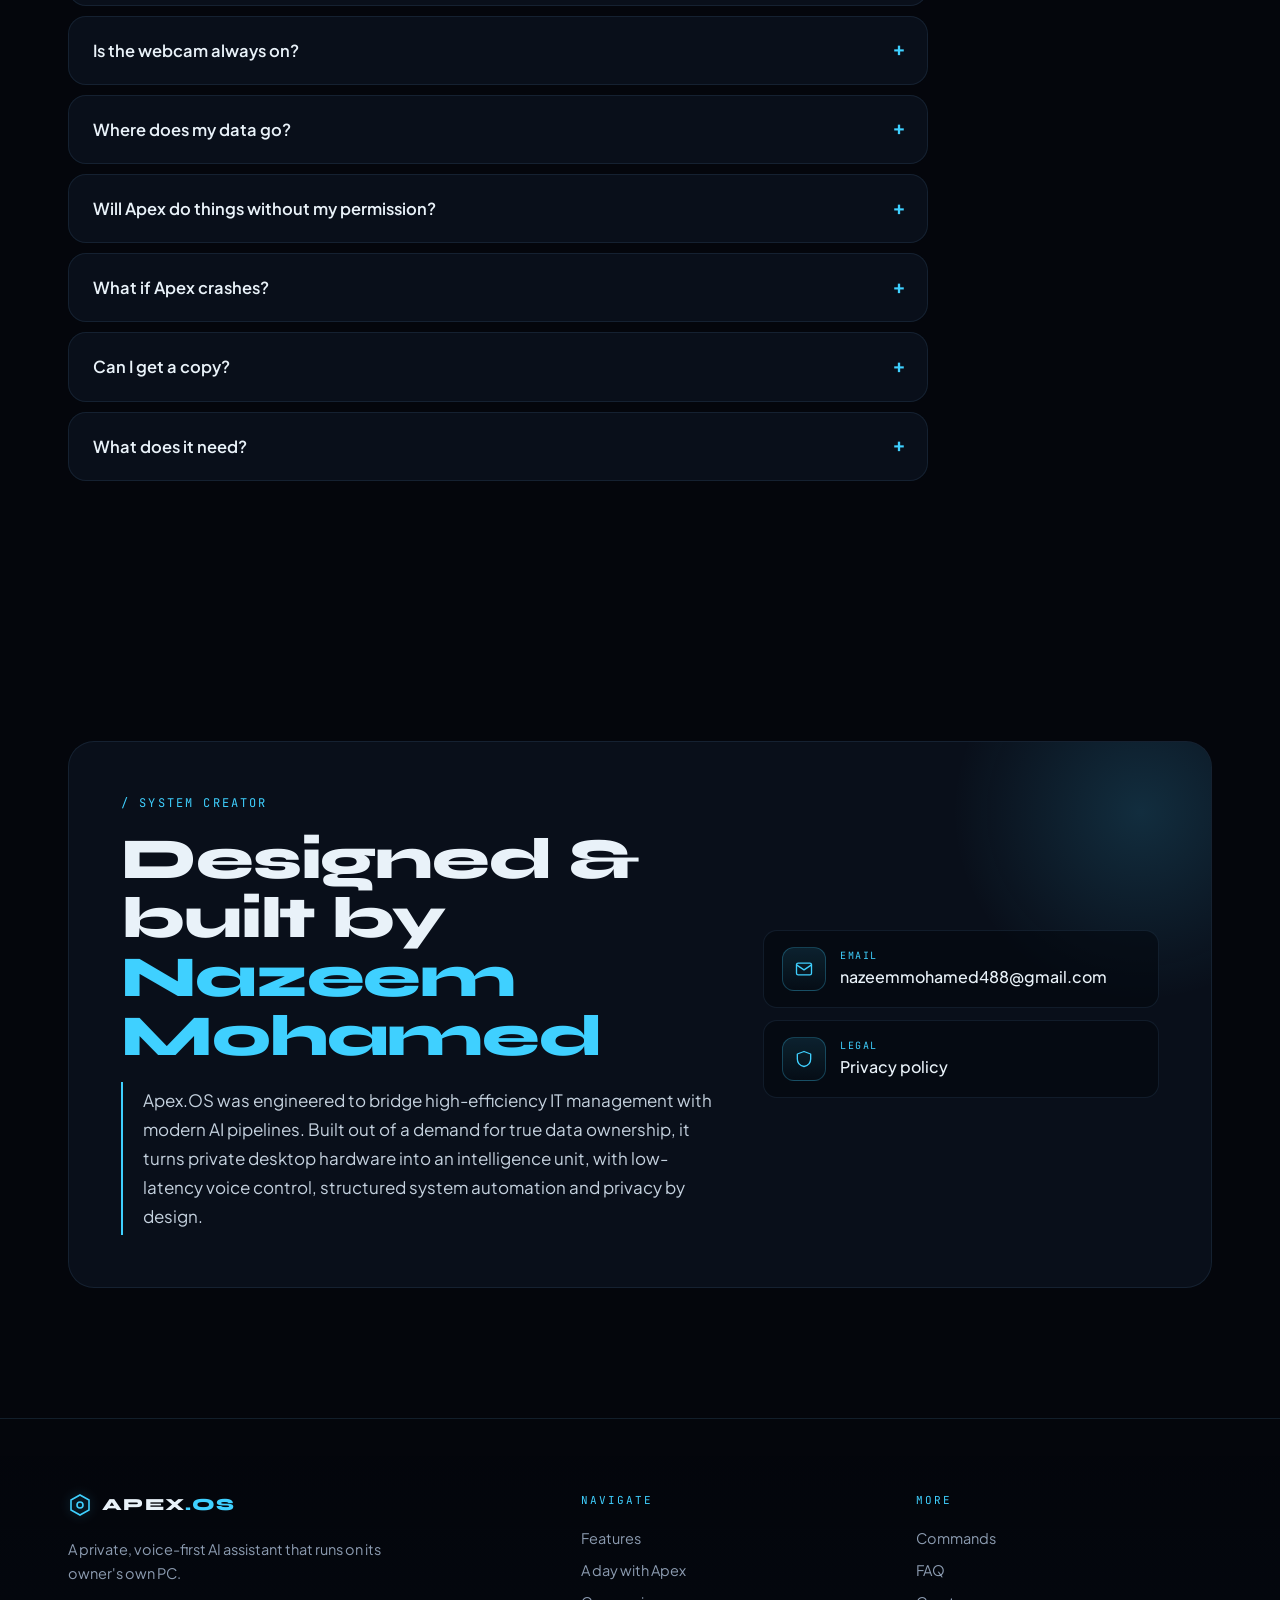
==== commit 91590099: "Site: walking companion, live stats, a day with Apex, how it works, commands and FAQ stats.json hold" ====
--- a/index.html
+++ b/index.html
@@ -13,7 +13,7 @@
 <link rel="preconnect" href="https://fonts.googleapis.com">
 <link rel="preconnect" href="https://fonts.gstatic.com" crossorigin>
 <link href="https://fonts.googleapis.com/css2?family=Syne:wght@600;700;800&family=Plus+Jakarta+Sans:wght@300;400;500;600;700&family=JetBrains+Mono:wght@400;500&display=swap" rel="stylesheet">
-<link rel="stylesheet" href="style.css?v=9">
+<link rel="stylesheet" href="style.css?v=10">
 </head>
 <body class="home">
 
@@ -30,9 +30,11 @@
     <nav class="nav" id="nav" aria-label="Main">
       <a href="#capabilities">Features</a>
       <a href="#companion">Companion</a>
-      <a href="#interface">Interface</a>
+      <a href="#day">A day</a>
+      <a href="#how">How it works</a>
       <a href="#security">Security</a>
-      <a href="#creator">Creator</a>
+      <a href="#commands">Commands</a>
+      <a href="#faq">FAQ</a>
       <a class="nav-privacy" href="privacy.html">Privacy</a>
     </nav>
     <a class="pill pill-glow nav-cta" href="#companion">Meet Apex</a>
@@ -84,10 +86,10 @@
 
   <div class="wrap">
     <dl class="stats">
-      <div class="stat reveal"><dt><span data-count="162">162</span></dt><dd>Built-in tools, ready on command</dd></div>
-      <div class="stat reveal"><dt><span data-count="16">16</span></dt><dd>Connected systems, built in stages</dd></div>
-      <div class="stat reveal"><dt>~1<small>s</small></dt><dd>Live voice replies from the phone</dd></div>
-      <div class="stat reveal"><dt>Local</dt><dd>Memory, keys and sign-ins stay on your PC</dd></div>
+      <div class="stat reveal" data-stat="tools"><dt><span data-count="162">162</span></dt><dd>Built-in tools, ready on command</dd></div>
+      <div class="stat reveal" data-stat="systems"><dt><span data-count="16">16</span></dt><dd>Connected systems, built in stages</dd></div>
+      <div class="stat reveal" data-stat="days"><dt><span data-count="69">69</span></dt><dd>Days since the first build</dd></div>
+      <div class="stat reveal" data-stat="versions"><dt><span data-count="107">107</span></dt><dd>Saved versions of Apex so far</dd></div>
     </dl>
   </div>
 </section>
@@ -363,7 +365,30 @@
   </div>
 </section>
 
-<section id="companion" class="section section-glow">
+<section id="day" class="section section-glow">
+  <div class="wrap">
+    <div class="section-head reveal">
+      <p class="eyebrow">/ A day with Apex</p>
+      <h2 class="display-sm">One day, <span class="accent">start to finish</span></h2>
+      <p class="section-lead">An example day: what Apex does in the background, and the moments he steps in.</p>
+    </div>
+    <ol class="day">
+      <li class="day-item reveal"><time>07:30</time><div class="day-card glow-card"><span class="mini-k">Self-test</span><h3>Checks himself before you wake</h3><p>AI, email, calendar, phone link and backups are tested. All fine, so he says nothing.</p></div></li>
+      <li class="day-item reveal"><time>08:00</time><div class="day-card glow-card"><span class="mini-k">Briefing</span><h3>Your morning voice note</h3><p>Weather, today's meetings, urgent reminders and the emails worth your attention, sent to your phone.</p></div></li>
+      <li class="day-item reveal"><time>09:00</time><div class="day-card glow-card"><span class="mini-k">Command</span><h3>"Let's get to work, Apex"</h3><p>Outlook, Excel and the browser open in your usual layout, and he mentions the call at 14:00.</p></div></li>
+      <li class="day-item reveal"><time>10:15</time><div class="day-card glow-card"><span class="mini-k">Inbox</span><h3>A scam email caught</h3><p>A fake "bank security" message is labelled Suspicious. Two real emails get reply drafts, waiting for you, never sent.</p></div></li>
+      <li class="day-item reveal"><time>11:40</time><div class="day-card glow-card"><span class="mini-k">Watch</span><h3>A price drop</h3><p>The item you're watching drops below R2 000, and a short alert reaches your phone.</p></div></li>
+      <li class="day-item reveal"><time>13:45</time><div class="day-card glow-card"><span class="mini-k">Instinct</span><h3>A meeting with no location</h3><p>The 14:00 call has no link or address. He spots it and offers to ask the organiser.</p></div></li>
+      <li class="day-item reveal"><time>15:10</time><div class="day-card glow-card"><span class="mini-k">Guardian</span><h3>A crash, fixed in 20 seconds</h3><p>Something goes wrong and Apex stops. The watchdog starts him again and he tells you what happened.</p></div></li>
+      <li class="day-item reveal"><time>16:30</time><div class="day-card glow-card"><span class="mini-k">Hands</span><h3>Windows moved by hand</h3><p>Gesture mode on: a fist drags the report to the second screen, a pinch clicks Save.</p></div></li>
+      <li class="day-item reveal"><time>19:00</time><div class="day-card glow-card"><span class="mini-k">Relay</span><h3>PC off, still answering</h3><p>The PC is shut down. A Telegram question is answered by Standby, and a reminder still goes out on time.</p></div></li>
+      <li class="day-item reveal"><time>21:00</time><div class="day-card glow-card"><span class="mini-k">Receipt</span><h3>The evening receipt</h3><p>Everything he did on his own today, in one list, each with an Undo button.</p></div></li>
+      <li class="day-item reveal"><time>02:00</time><div class="day-card glow-card"><span class="mini-k">Learns</span><h3>Learning while you sleep</h3><p>He researches a gap in what he knows and keeps only the facts a second AI confirms.</p></div></li>
+    </ol>
+  </div>
+</section>
+
+<section id="companion" class="section">
   <div class="wrap">
     <div class="cmp-intro">
       <div class="section-head reveal">
@@ -411,7 +436,7 @@
   </div>
 </section>
 
-<section id="interface" class="section">
+<section id="interface" class="section section-glow">
   <div class="wrap">
     <div class="section-head reveal">
       <p class="eyebrow">/ Interface</p>
@@ -458,6 +483,38 @@
   </div>
 </section>
 
+<section id="how" class="section">
+  <div class="wrap">
+    <div class="section-head reveal">
+      <p class="eyebrow">/ How it works</p>
+      <h2 class="display-sm">What stays home, <span class="accent">what travels</span></h2>
+      <p class="section-lead">Apex lives on the owner's PC. Only a few things ever leave it, each for one reason.</p>
+    </div>
+    <div class="how reveal">
+      <div class="how-side">
+        <div class="how-node glow-card"><span class="mini-k">Phone</span><h3>Private phone link</h3><p>The phone app talks to the PC over Tailscale, an encrypted network only the owner's devices are on.</p><span class="how-line" aria-hidden="true"></span></div>
+        <div class="how-node glow-card"><span class="mini-k">Telegram</span><h3>Messages</h3><p>Texts and voice notes to and from the owner's own Telegram bot pass through Telegram.</p><span class="how-line" aria-hidden="true"></span></div>
+      </div>
+      <div class="how-pc glow-card">
+        <p class="eyebrow">The PC</p>
+        <h3>Stays on the PC</h3>
+        <ul class="tags">
+          <li>Memory, notes &amp; documents</li>
+          <li>Keys, passwords &amp; sign-ins</li>
+          <li>Speech recognition &amp; Apex's voice</li>
+          <li>Gesture camera, never recorded</li>
+          <li>The audit log &amp; undo history</li>
+          <li>Backups, to the owner's USB</li>
+        </ul>
+      </div>
+      <div class="how-side how-right">
+        <div class="how-node glow-card"><span class="mini-k">AI</span><h3>Google Gemini</h3><p>Each question goes to Gemini with the conversation and the facts it needs to answer. A screenshot is sent only when you ask him to look.</p><span class="how-line" aria-hidden="true"></span></div>
+        <div class="how-node glow-card"><span class="mini-k">Standby</span><h3>Cloud standby</h3><p>A small script in the owner's own Google account answers while the PC is off, then hands back.</p><span class="how-line" aria-hidden="true"></span></div>
+      </div>
+    </div>
+  </div>
+</section>
+
 <section id="security" class="section section-glow">
   <div class="wrap">
     <div class="section-head reveal">
@@ -479,6 +536,74 @@
   </div>
 </section>
 
+<section id="commands" class="section">
+  <div class="wrap">
+    <div class="section-head reveal">
+      <p class="eyebrow">/ Commands</p>
+      <h2 class="display-sm">Things you can <span class="accent">say to Apex</span></h2>
+      <p class="section-lead">A few examples. There are no fixed phrases: say it your own way, out loud, typed, or on Telegram.</p>
+    </div>
+    <div class="cmd-tools reveal">
+      <label class="cmd-search"><svg viewBox="0 0 24 24" aria-hidden="true"><circle cx="11" cy="11" r="7"/><path d="m20 20-4-4"/></svg><input type="search" placeholder="Search commands, e.g. email, music, screen" aria-label="Search commands" data-cmd-search></label>
+      <p class="cmd-count" aria-live="polite" data-cmd-count></p>
+    </div>
+    <ul class="cmds reveal" data-cmds>
+      <li><b>Voice</b><span>"Hey Apex, what's on today?"</span></li>
+      <li><b>Voice</b><span>"Switch to your fun personality"</span></li>
+      <li><b>Hands</b><span>"Gesture mode"</span></li>
+      <li><b>Hands</b><span>"Train my gestures"</span></li>
+      <li><b>Hands</b><span>"Stop gestures"</span></li>
+      <li><b>Screen</b><span>"What's on my screen?"</span></li>
+      <li><b>Screen</b><span>"What does this error mean?"</span></li>
+      <li><b>PC</b><span>"Open Calculator and work out 7 times 6"</span></li>
+      <li><b>PC</b><span>"Let's get to work" (opens your app set)</span></li>
+      <li><b>PC</b><span>"Open my Downloads folder"</span></li>
+      <li><b>Email</b><span>"Any emails that need a reply?"</span></li>
+      <li><b>Email</b><span>"Draft a reply to the supplier"</span></li>
+      <li><b>Calendar</b><span>"Move my 14:00 meeting to Friday"</span></li>
+      <li><b>Reminders</b><span>"Remind me at 15:00 to call the bank"</span></li>
+      <li><b>Memory</b><span>"Remember that my car service is in March"</span></li>
+      <li><b>Memory</b><span>"When does my lease end?"</span></li>
+      <li><b>Research</b><span>"Find three plumbers nearby and check their numbers"</span></li>
+      <li><b>Research</b><span>"Research the best laptops under R15 000"</span></li>
+      <li><b>Watch</b><span>"Tell me when this price drops below R2 000"</span></li>
+      <li><b>Maps</b><span>"Directions to the airport"</span></li>
+      <li><b>Music</b><span>"Play some jazz on YouTube Music"</span></li>
+      <li><b>Phone</b><span>"Send this file to my phone"</span></li>
+      <li><b>Writing</b><span>"Write a short thank-you message in my style"</span></li>
+      <li><b>Companion</b><span>"Do a trick" or "Let's play a game"</span></li>
+      <li><b>Companion</b><span>"Start a 25-minute focus session"</span></li>
+      <li><b>Showcase</b><span>"Give me the grand tour"</span></li>
+      <li><b>Growing</b><span>"Teach yourself to do that"</span></li>
+      <li><b>Safety</b><span>"Kill switch" (pauses everything in the background)</span></li>
+      <li><b>Safety</b><span>"What did you do on your own today?"</span></li>
+      <li><b>Privacy</b><span>"Show me everything you know about me"</span></li>
+    </ul>
+    <p class="cmd-empty" hidden data-cmd-empty>No example matches that. Apex would still understand you: just ask.</p>
+  </div>
+</section>
+
+<section id="faq" class="section section-glow">
+  <div class="wrap faq-wrap">
+    <div class="section-head reveal">
+      <p class="eyebrow">/ FAQ</p>
+      <h2 class="display-sm">Good <span class="accent">questions</span></h2>
+      <p class="section-lead">What people usually ask first.</p>
+    </div>
+    <div class="faq reveal">
+      <details class="glow-card"><summary>Does Apex cost money to run?</summary><p>No. He runs on the owner's own PC and uses free services: Gemini's free tier, Tailscale's personal plan, Telegram and Google Apps Script. A paid Gemini key can be added for higher limits, with the free key kept as a backup.</p></details>
+      <details class="glow-card"><summary>What happens when my PC is off?</summary><p>A small standby in the owner's own Google account takes over. It answers Telegram messages and sends timed reminders, and when the PC is back, Apex catches up on everything that happened.</p></details>
+      <details class="glow-card"><summary>Can Apex look at my screen without asking?</summary><p>No. He takes a screenshot only when you ask him to look, or during a PC task you approved. Window titles tell the companion when an error box appears, and he then offers to look rather than looking on his own.</p></details>
+      <details class="glow-card"><summary>Is the webcam always on?</summary><p>No. It's only on in gesture mode, which you start yourself. "Stop gestures", the Esc key, the kill switch or a time limit turn it off. Hand tracking runs on the PC, and no picture is saved or sent.</p></details>
+      <details class="glow-card"><summary>Where does my data go?</summary><p>It stays on the PC: memory, documents, keys and sign-ins. Questions go to Google Gemini to be answered, messages pass through Telegram, and backups go to a USB drive the owner keeps. Nothing is sold or used for advertising.</p></details>
+      <details class="glow-card"><summary>Will Apex do things without my permission?</summary><p>Only what you allow. Anything that sends, deletes, clicks or changes files asks first, the most sensitive actions need a password, and each area has its own ask / tell / auto dial. What he does alone can be undone.</p></details>
+      <details class="glow-card"><summary>What if Apex crashes?</summary><p>A watchdog checks on him every 20 seconds and starts him again, usually within half a minute, then tells you what happened. If he froze instead, it ends and restarts him.</p></details>
+      <details class="glow-card"><summary>Can I get a copy?</summary><p>Apex is built for one owner. Copies are shared by invitation only, and each copy unlocks with a key made for one PC. Ask the creator by email.</p></details>
+      <details class="glow-card"><summary>What does it need?</summary><p>A Windows PC with a microphone. A webcam for gesture mode, and a phone for the app and Telegram, are optional.</p></details>
+    </div>
+  </div>
+</section>
+
 <section id="creator" class="section">
   <div class="wrap">
     <div class="hub glow-card reveal">
@@ -516,11 +641,11 @@
     </div>
     <div class="footer-col">
       <p class="footer-h">Navigate</p>
-      <a href="#capabilities">Features</a><a href="#companion">Companion</a><a href="#interface">Interface</a><a href="#security">Security</a>
+      <a href="#capabilities">Features</a><a href="#day">A day with Apex</a><a href="#companion">Companion</a><a href="#interface">Interface</a><a href="#how">How it works</a><a href="#security">Security</a>
     </div>
     <div class="footer-col">
       <p class="footer-h">More</p>
-      <a href="#creator">Creator</a><a href="privacy.html">Privacy policy</a><a href="mailto:nazeemmohamed488@gmail.com">Contact</a>
+      <a href="#commands">Commands</a><a href="#faq">FAQ</a><a href="#creator">Creator</a><a href="privacy.html">Privacy policy</a><a href="mailto:nazeemmohamed488@gmail.com">Contact</a>
     </div>
   </div>
   <div class="mega" aria-hidden="true"><div class="mega-track"><span>Private &middot; Voice-first &middot; Self-hosted &middot;&nbsp;</span><span>Private &middot; Voice-first &middot; Self-hosted &middot;&nbsp;</span></div></div>
@@ -531,5 +656,6 @@
 </footer>
 
 <script src="motion.js?v=7"></script>
+<script src="extras.js?v=1"></script>
 </body>
 </html>
--- a/style.css
+++ b/style.css
@@ -482,3 +482,97 @@
   .m-wave i, .m-sweep, .m-blip, .m-link, .m-orb, .chip-dot, .dots i, .cmp-zzz span, .ticker-track, .mega-track { animation: none; }
   .frame { transition: none; }
 }
+
+/* ---------- a day with Apex (2026-10-29) ---------- */
+.day { list-style: none; margin: 0; padding: 0; position: relative; display: grid; gap: 14px; }
+.day::before { content: ""; position: absolute; left: 66px; top: 8px; bottom: 8px; width: 1px; background: linear-gradient(var(--line-2), rgba(63, 208, 255, 0.04)); }
+.day-item { display: grid; grid-template-columns: 52px minmax(0, 1fr); gap: 32px; align-items: start; }
+.day-item time { position: relative; padding-top: 22px; font-family: var(--mono); font-size: 13px; color: var(--accent); text-align: right; }
+.day-item time::after { content: ""; position: absolute; right: -19px; top: 28px; width: 9px; height: 9px; border-radius: 50%; background: var(--accent); box-shadow: 0 0 10px var(--accent); }
+.day-card { padding: 18px 22px; max-width: 720px; }
+.day-card .mini-k { margin-bottom: 10px; }
+.day-card h3 { margin: 0 0 4px; font-size: 17px; }
+.day-card p { margin: 0; color: var(--muted); font-size: 14.5px; }
+
+/* ---------- how it works ---------- */
+.how { display: grid; grid-template-columns: minmax(0, 1fr) minmax(0, 1.05fr) minmax(0, 1fr); gap: 56px; align-items: center; }
+.how-side { display: grid; gap: 18px; }
+.how-node { position: relative; padding: 20px 22px; }
+.how-node .mini-k { margin-bottom: 10px; }
+.how-node h3 { margin: 0 0 4px; font-size: 16px; }
+.how-node p { margin: 0; color: var(--muted); font-size: 14px; }
+.how-line { position: absolute; top: 50%; right: -57px; width: 56px; height: 1px; background: repeating-linear-gradient(90deg, var(--accent) 0 6px, transparent 6px 12px); background-size: 24px 1px; animation: how-flow 1.2s linear infinite; opacity: 0.7; }
+.how-right .how-line { right: auto; left: -57px; animation-direction: reverse; }
+@keyframes how-flow { to { background-position: 24px 0; } }
+.how-pc { padding: 30px 28px; border-color: var(--line-2); box-shadow: 0 0 60px -20px var(--glow); }
+.how-pc h3 { margin: 0 0 18px; font-family: var(--display); font-size: 24px; }
+.how-pc .tags { border-top: 0; padding-top: 0; gap: 11px; }
+.how-pc .tags li { font-size: 11.5px; }
+
+/* ---------- commands ---------- */
+.cmd-tools { display: flex; flex-wrap: wrap; align-items: center; gap: 16px; margin-bottom: 22px; }
+.cmd-search { flex: 1 1 320px; max-width: 520px; display: flex; align-items: center; gap: 10px; padding: 0 16px; height: 50px; border-radius: 14px; background: var(--panel); border: 1px solid var(--line-2); }
+.cmd-search svg { width: 18px; height: 18px; fill: none; stroke: var(--accent); stroke-width: 1.8; flex: none; }
+.cmd-search input { flex: 1; min-width: 0; background: none; border: 0; outline: 0; color: var(--text); font: 15px var(--body); }
+.cmd-search:focus-within { border-color: var(--accent); box-shadow: 0 0 0 3px rgba(63, 208, 255, 0.15); }
+.cmd-count { margin: 0; font-family: var(--mono); font-size: 12px; color: var(--dim); }
+.cmds { list-style: none; margin: 0; padding: 0; display: grid; grid-template-columns: repeat(3, minmax(0, 1fr)); gap: 10px; }
+.cmds li { display: grid; gap: 6px; padding: 14px 16px; border-radius: 12px; background: var(--panel); border: 1px solid var(--line); }
+.cmds li[hidden] { display: none; }
+.cmds b { font-family: var(--mono); font-weight: 500; font-size: 10.5px; letter-spacing: 0.14em; text-transform: uppercase; color: var(--accent); }
+.cmds span { color: var(--text); font-size: 14.5px; }
+.cmd-empty { margin: 18px 0 0; color: var(--muted); }
+
+/* ---------- FAQ ---------- */
+.faq { display: grid; gap: 10px; max-width: 860px; }
+.faq details { padding: 0; }
+.faq details:hover { transform: none; }
+.faq summary { list-style: none; cursor: pointer; padding: 20px 56px 20px 24px; font-weight: 600; font-size: 16.5px; position: relative; }
+.faq summary::-webkit-details-marker { display: none; }
+.faq summary::after { content: "+"; position: absolute; right: 22px; top: 50%; transform: translateY(-50%); font-family: var(--mono); font-size: 20px; color: var(--accent); transition: transform 0.2s ease; }
+.faq details[open] summary::after { transform: translateY(-50%) rotate(45deg); }
+.faq details p { margin: 0; padding: 0 24px 22px; color: var(--muted); font-size: 15px; }
+.faq summary:focus-visible { outline: 2px solid var(--accent); outline-offset: 2px; border-radius: 18px; }
+
+/* ---------- the companion who walks along the page ---------- */
+.walker { position: fixed; left: 0; bottom: 0; z-index: 40; width: 52px; height: 92px; pointer-events: none; will-change: transform; }
+.walker-body { position: absolute; left: 0; bottom: 4px; width: 52px; height: 88px; display: block; padding: 0; border: 0; background: none; cursor: pointer; pointer-events: auto; }
+.walker-body img { position: absolute; left: 50%; bottom: 0; height: 88px; width: auto; transform: translateX(-50%); filter: drop-shadow(0 6px 10px rgba(0, 0, 0, 0.6)) drop-shadow(0 0 10px rgba(63, 208, 255, 0.25)); }
+.walker.flip .walker-body img { transform: translateX(-50%) scaleX(-1); }
+.walker.sleep .walker-body img { height: 52px; }
+.walker.wave .walker-body img { animation: walker-wave 0.5s ease-in-out infinite alternate; transform-origin: 50% 100%; }
+@keyframes walker-wave { from { rotate: -6deg; } to { rotate: 6deg; } }
+.walker-bubble { position: absolute; bottom: 98px; left: 50%; width: max-content; max-width: 220px; padding: 10px 14px; border-radius: 12px; background: #0b111d; border: 1px solid var(--line-2); color: var(--text); font-size: 13.5px; line-height: 1.4; box-shadow: 0 12px 30px -10px rgba(0, 0, 0, 0.8); opacity: 0; transform: translate(-50%, 6px); transition: opacity 0.25s ease, transform 0.25s ease; pointer-events: none; }
+.walker-bubble.show { opacity: 1; transform: translate(-50%, 0); }
+.walker-bubble::after { content: ""; position: absolute; left: 50%; bottom: -6px; width: 10px; height: 10px; background: #0b111d; border-right: 1px solid var(--line-2); border-bottom: 1px solid var(--line-2); transform: translateX(-50%) rotate(45deg); }
+.walker-bubble.left { left: auto; right: -10px; transform: translate(0, 6px); }
+.walker-bubble.left.show { transform: none; }
+.walker-bubble.left::after { left: auto; right: 26px; transform: rotate(45deg); }
+.walker-bubble.right { left: -10px; transform: translate(0, 6px); }
+.walker-bubble.right.show { transform: none; }
+.walker-bubble.right::after { left: 26px; transform: rotate(45deg); }
+.walker-hide { position: absolute; top: -4px; right: -14px; width: 20px; height: 20px; border-radius: 50%; border: 1px solid var(--line-2); background: #0b111d; color: var(--muted); font-size: 12px; line-height: 1; cursor: pointer; pointer-events: auto; opacity: 0; transition: opacity 0.2s ease; }
+.walker:hover .walker-hide, .walker-hide:focus-visible { opacity: 1; }
+.walker-back { position: fixed; right: 14px; bottom: 14px; z-index: 40; padding: 8px 12px; border-radius: 10px; border: 1px solid var(--line-2); background: #0b111d; color: var(--accent); font: 11px var(--mono); letter-spacing: 0.12em; text-transform: uppercase; cursor: pointer; }
+
+@media (max-width: 960px) {
+  .how { grid-template-columns: 1fr; gap: 18px; }
+  .how-pc { order: -1; }
+  .how-line { display: none; }
+  .cmds { grid-template-columns: repeat(2, minmax(0, 1fr)); }
+}
+@media (max-width: 640px) {
+  .day::before { left: 50px; }
+  .day-item { grid-template-columns: 40px minmax(0, 1fr); gap: 22px; }
+  .day-item time { font-size: 12px; }
+  .day-item time::after { right: -15px; }
+  .day-card { padding: 16px 18px; }
+  .cmds { grid-template-columns: 1fr; }
+  .walker, .walker-body { width: 40px; height: 70px; }
+  .walker-body img { height: 66px; }
+  .walker.sleep .walker-body img { height: 40px; }
+  .walker-bubble { bottom: 76px; }
+}
+@media (prefers-reduced-motion: reduce) {
+  .how-line, .walker.wave .walker-body img { animation: none; }
+}
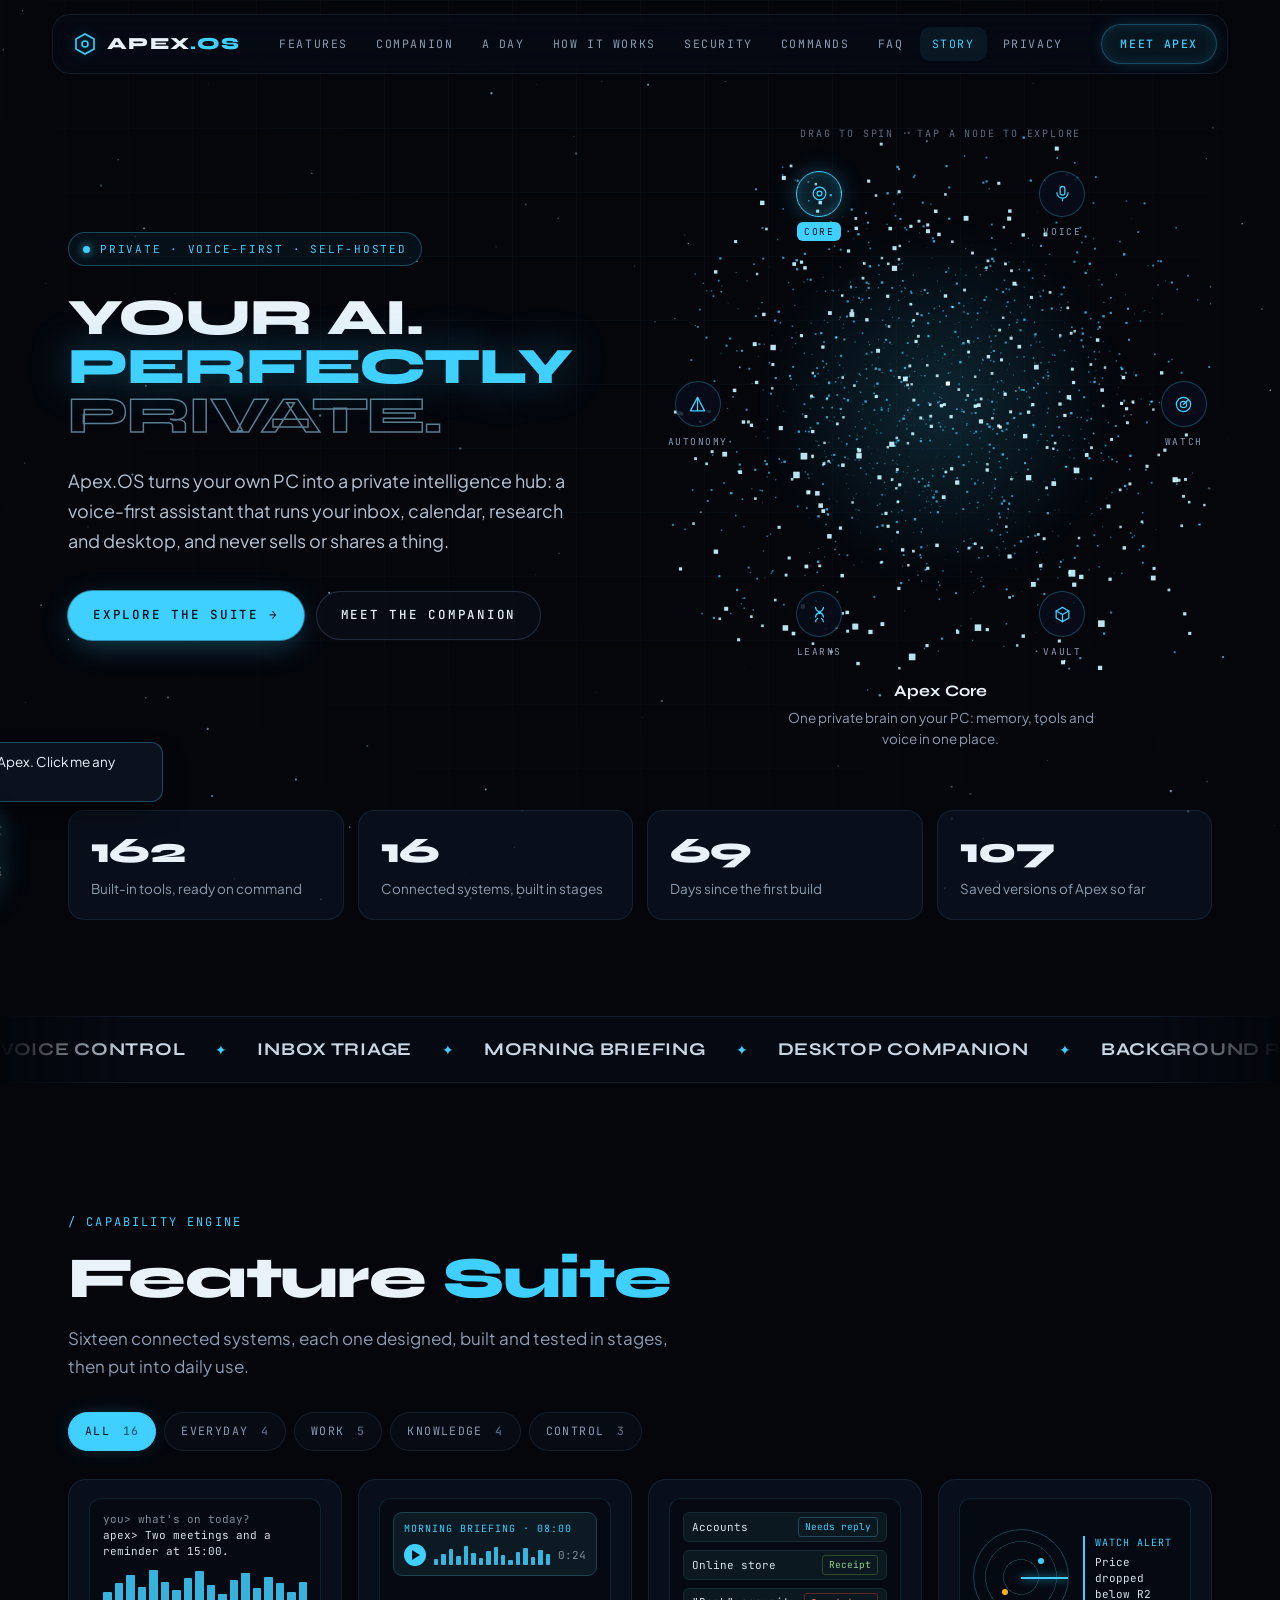
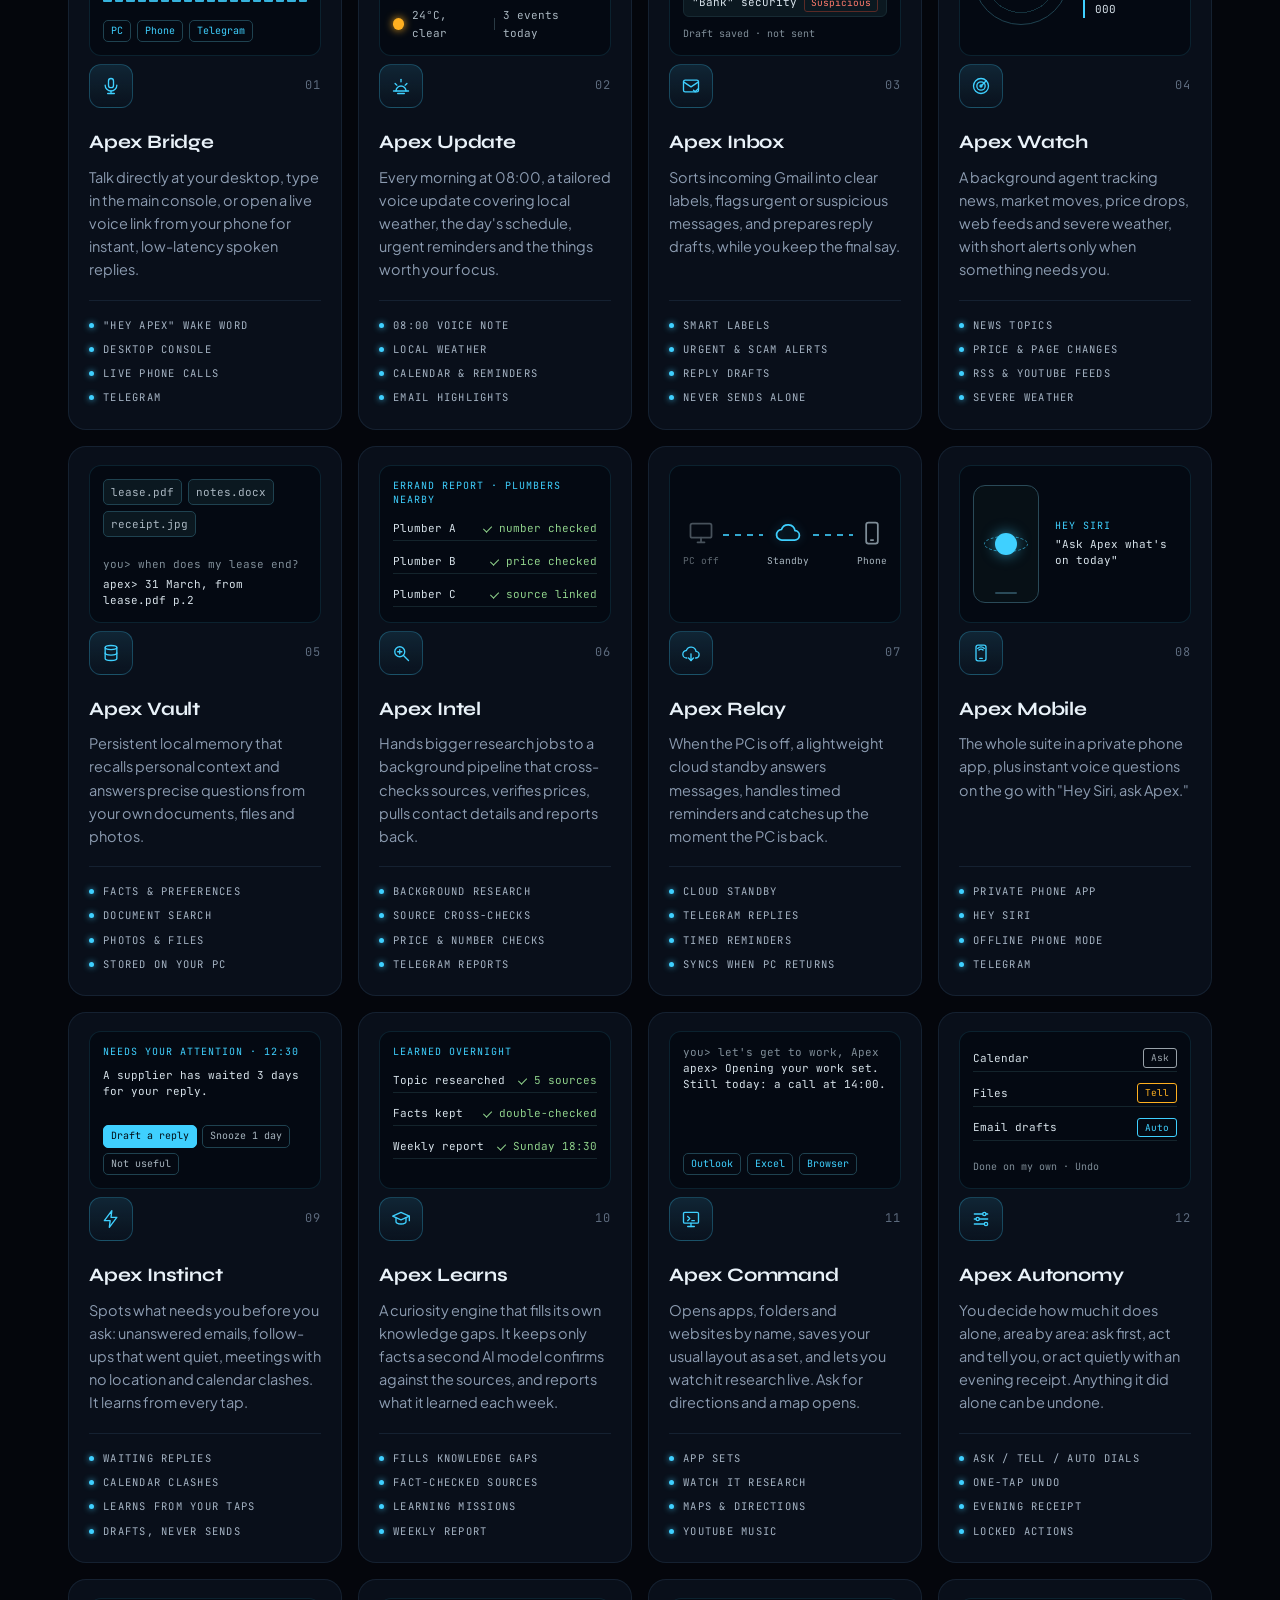
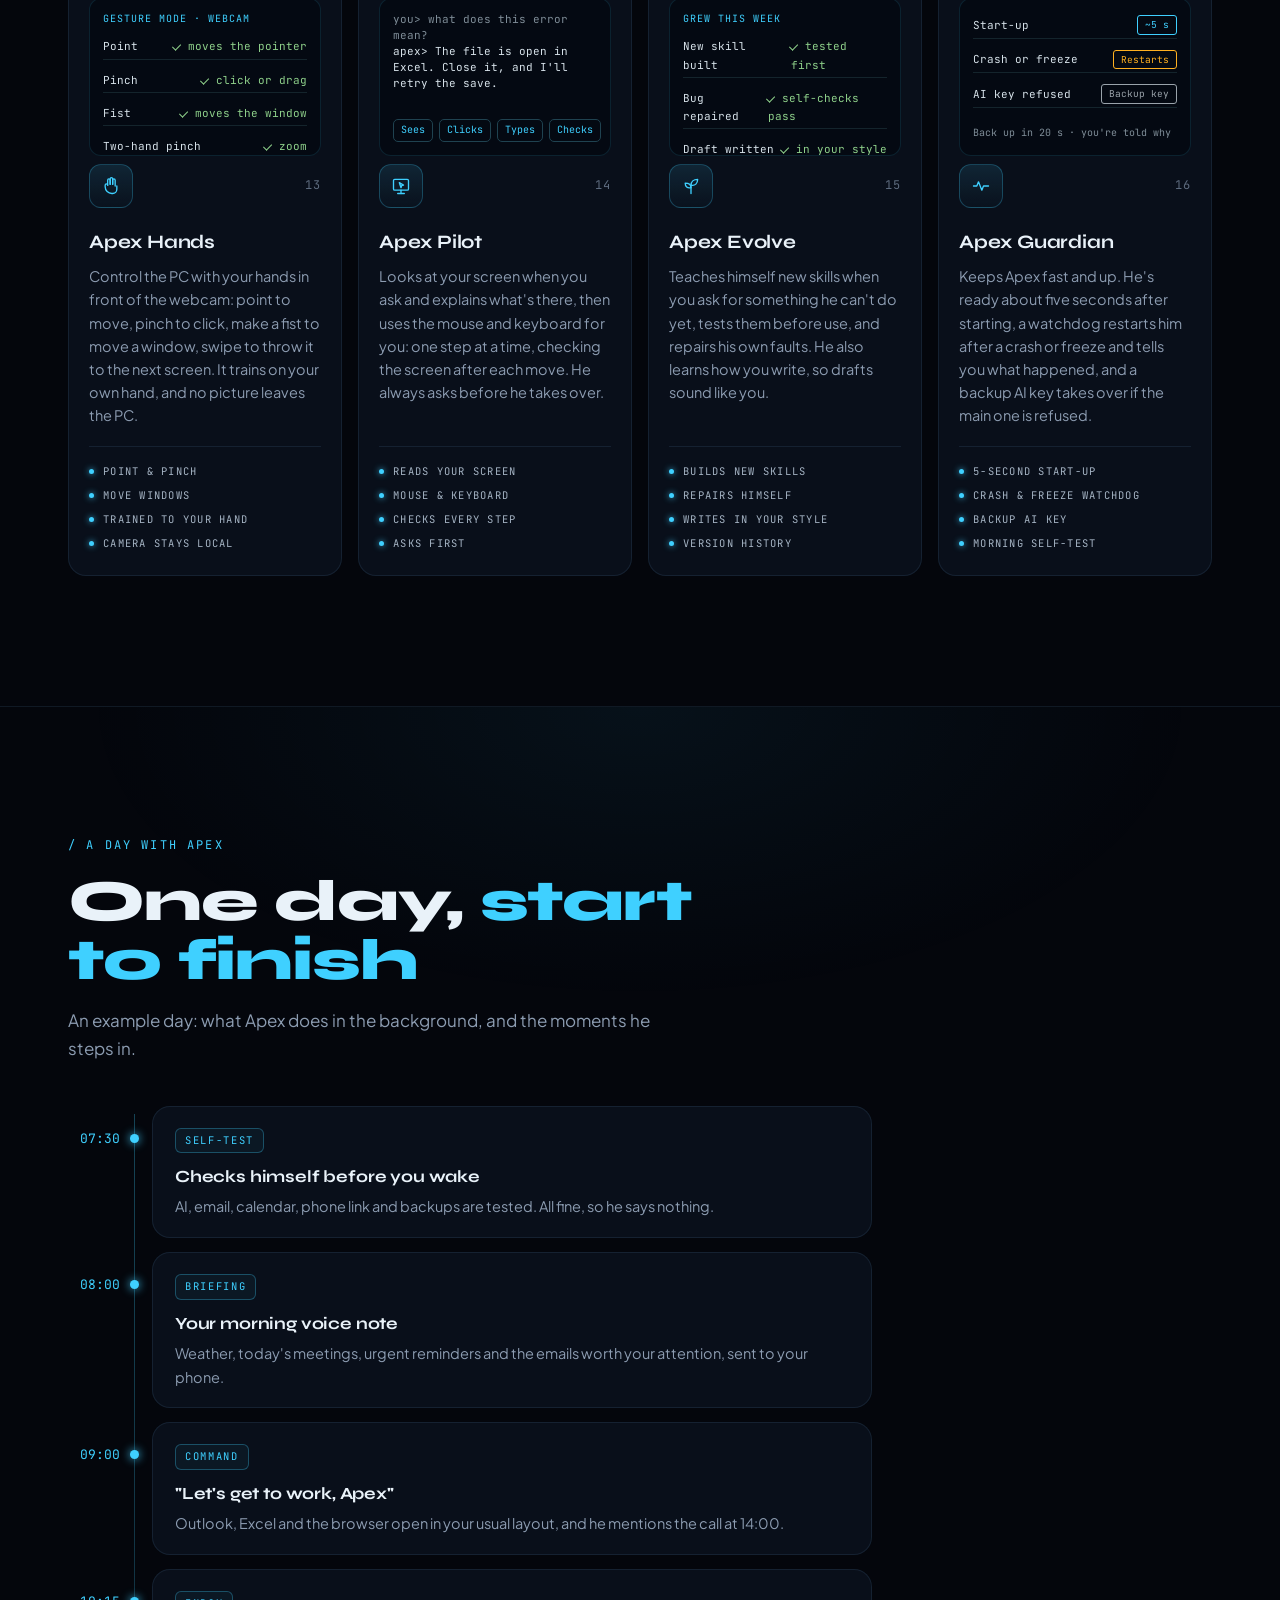
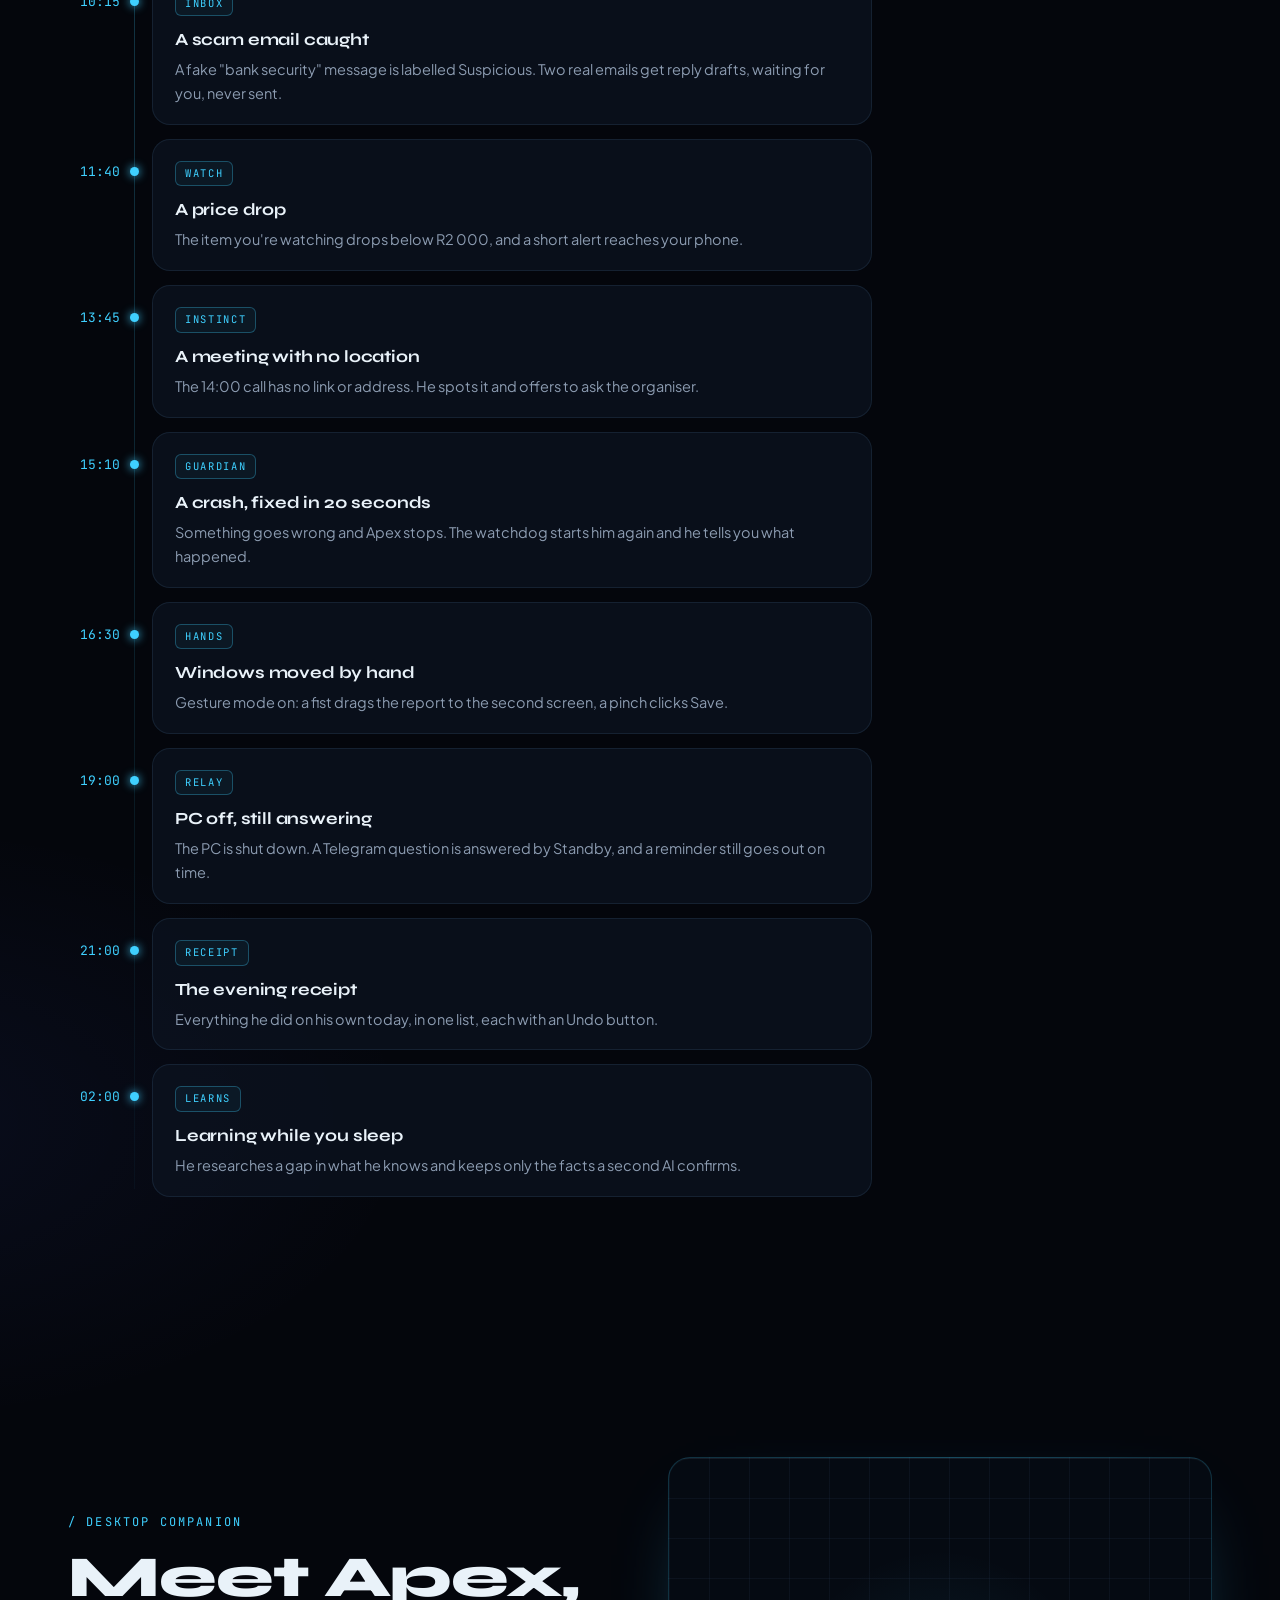
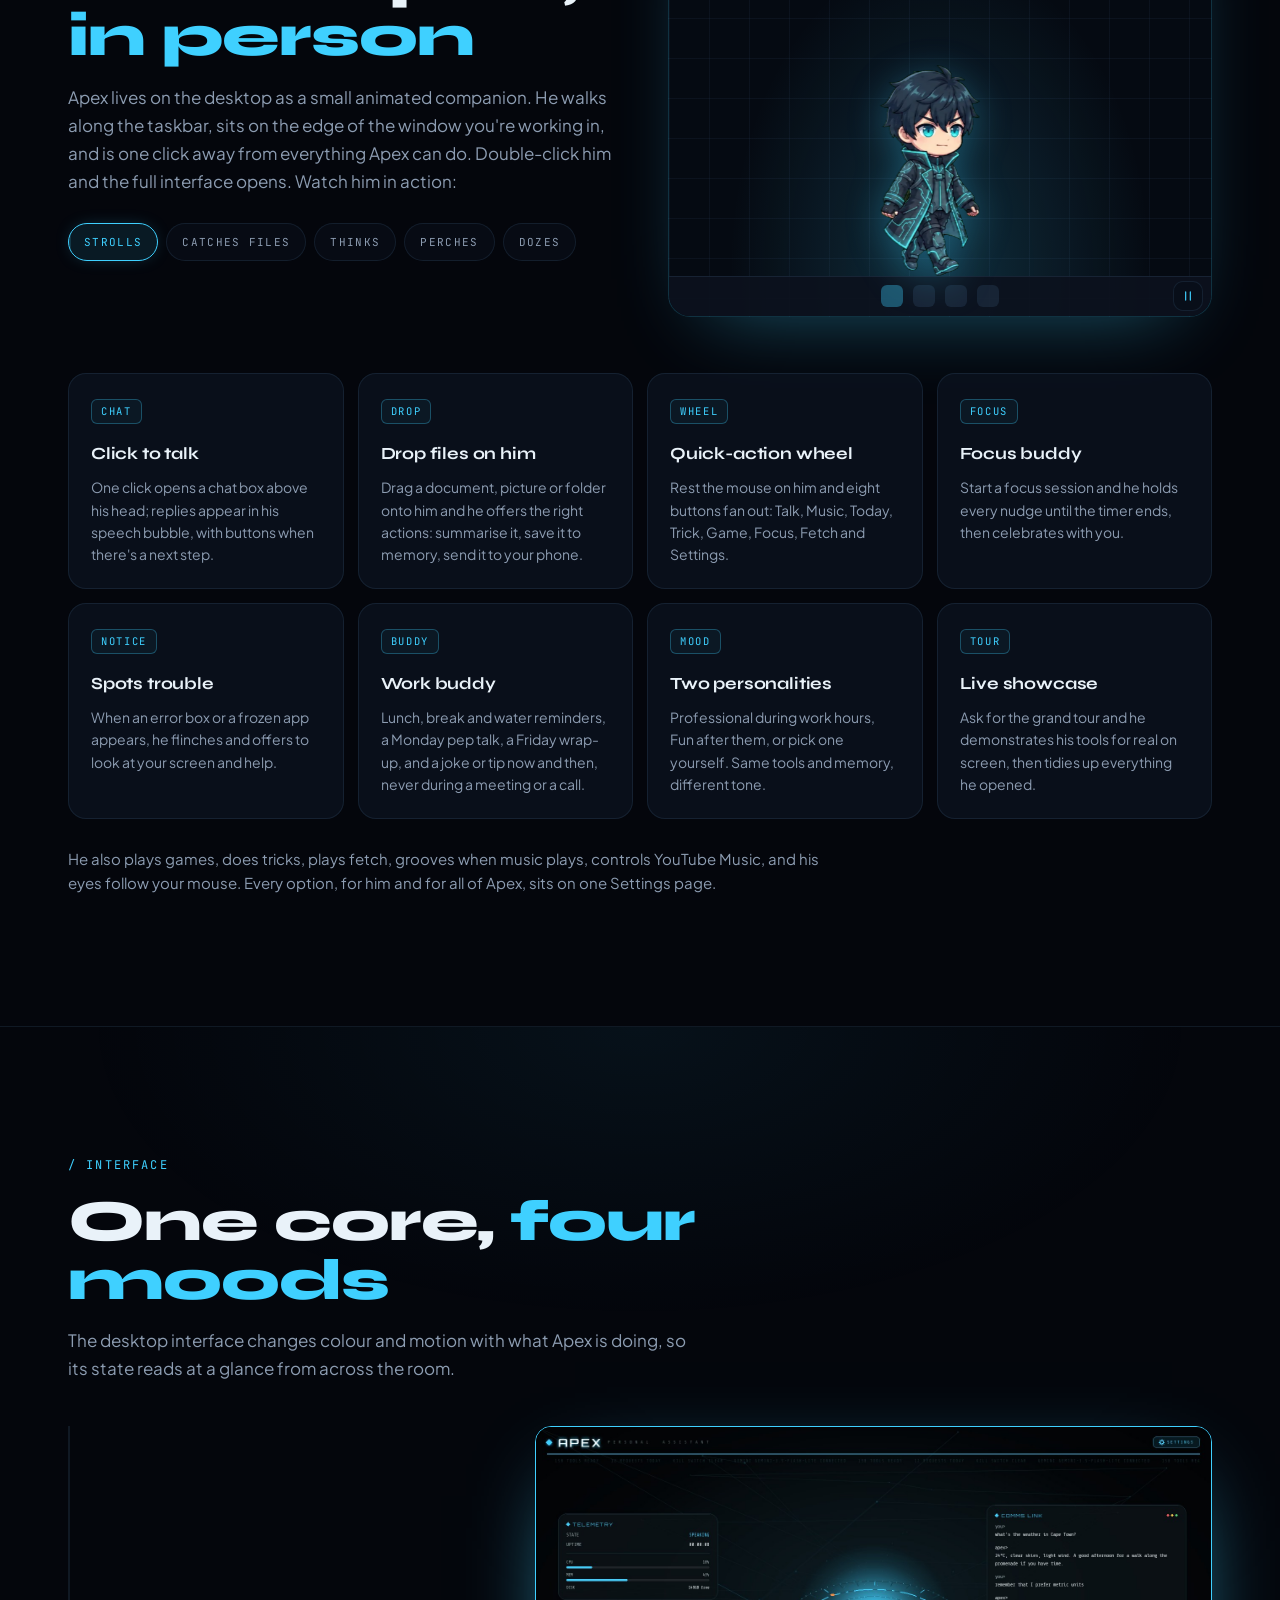
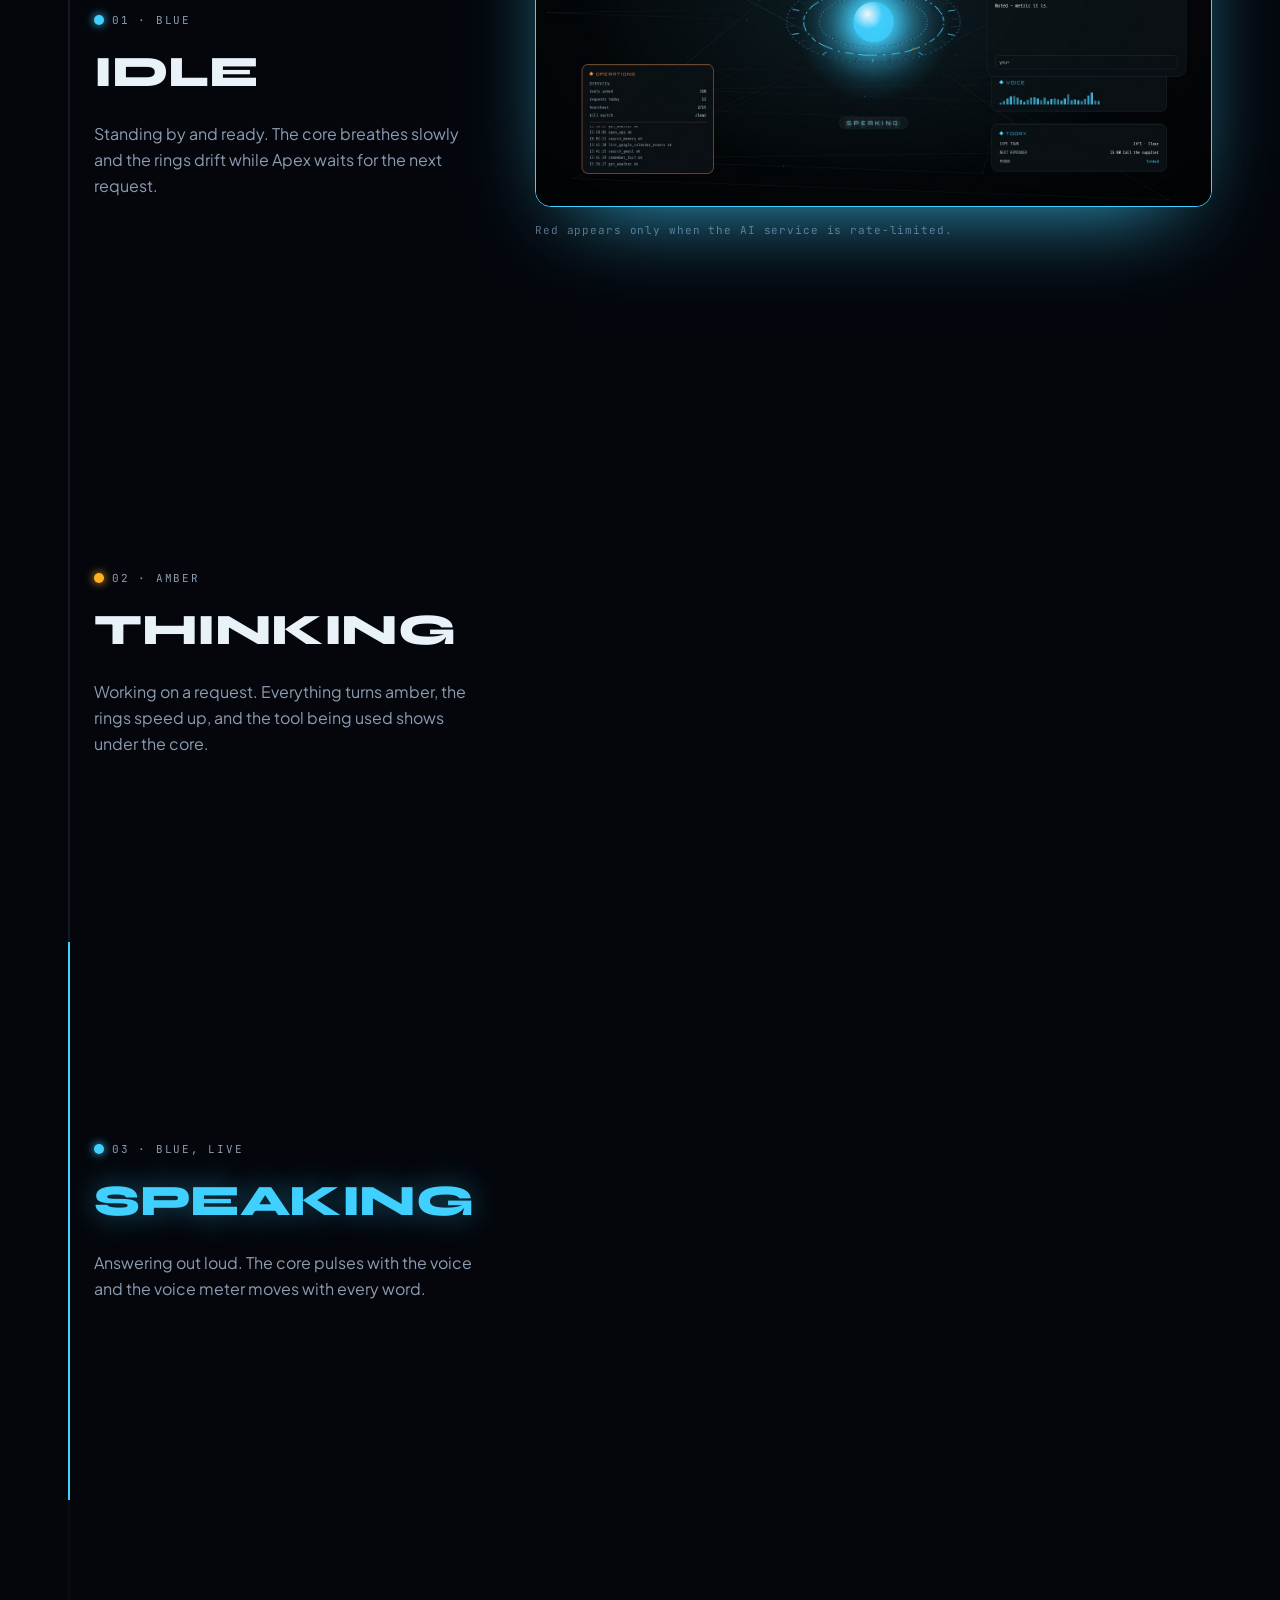
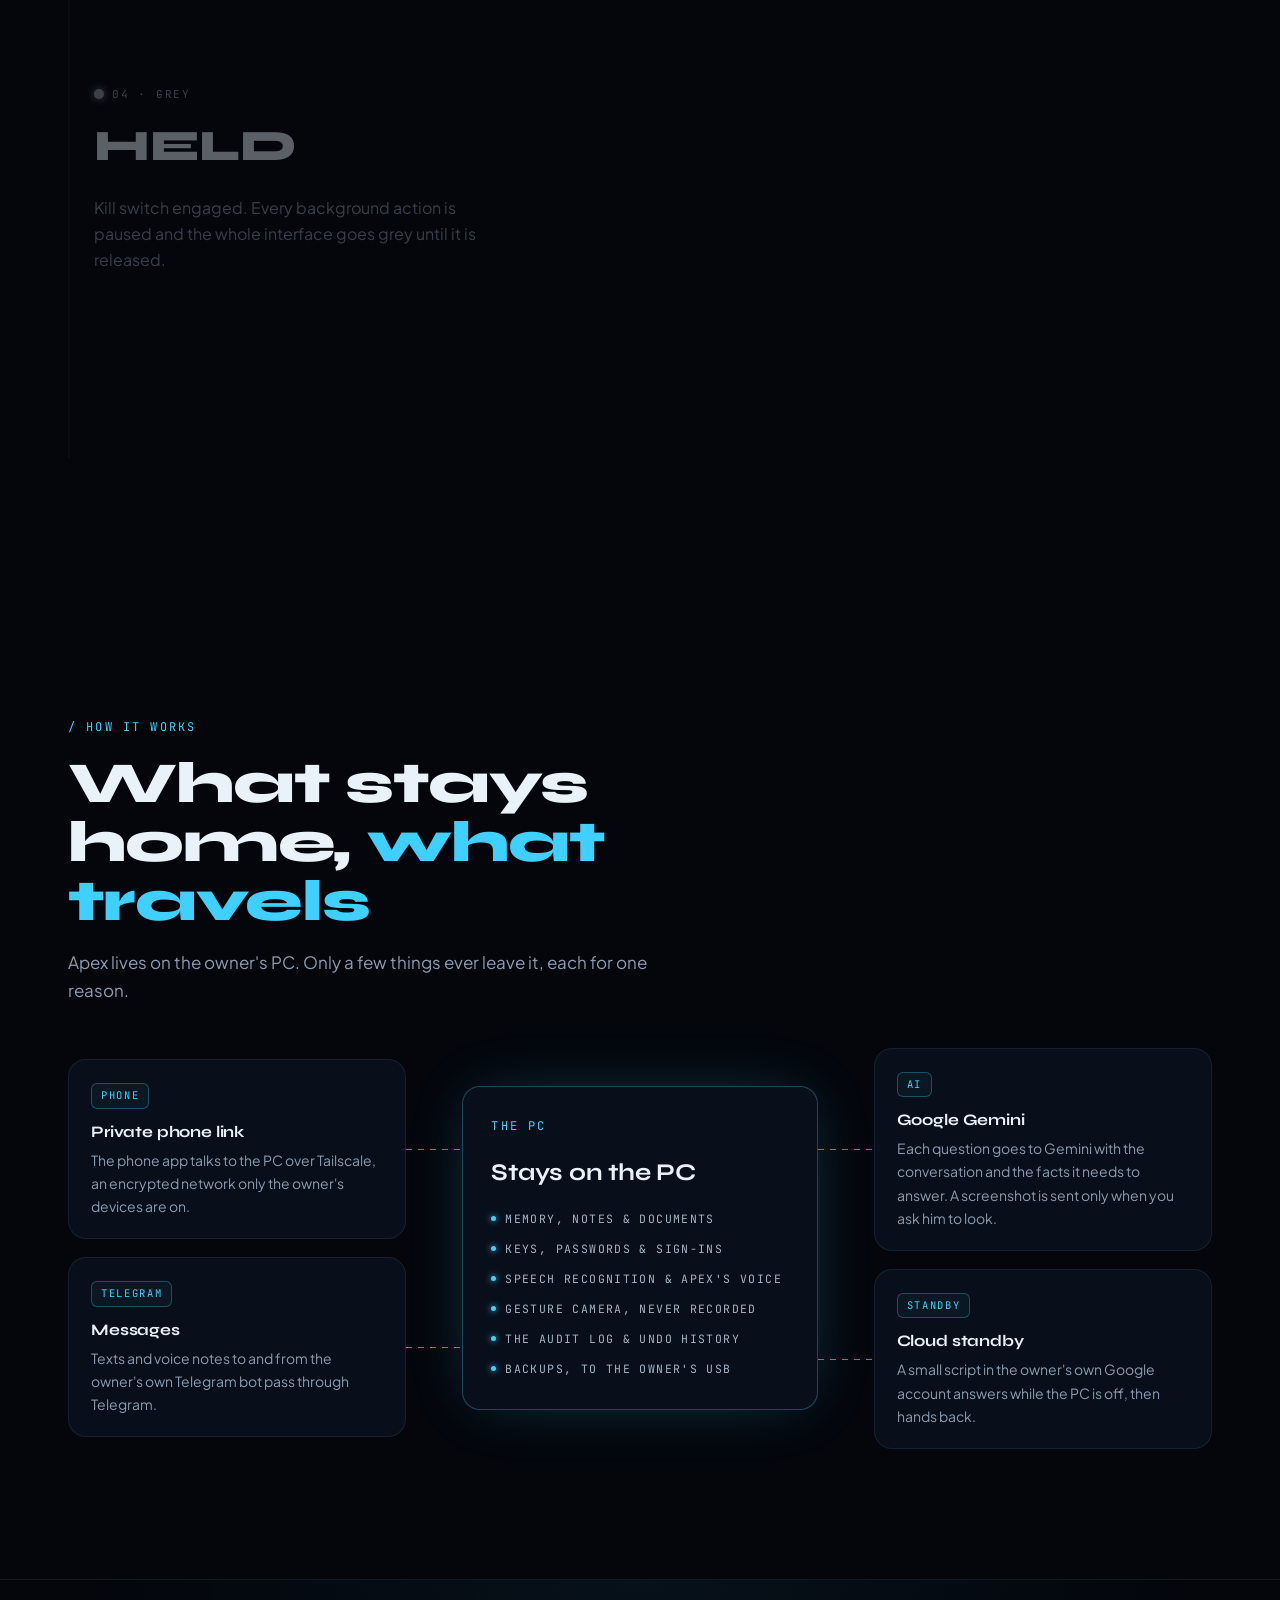
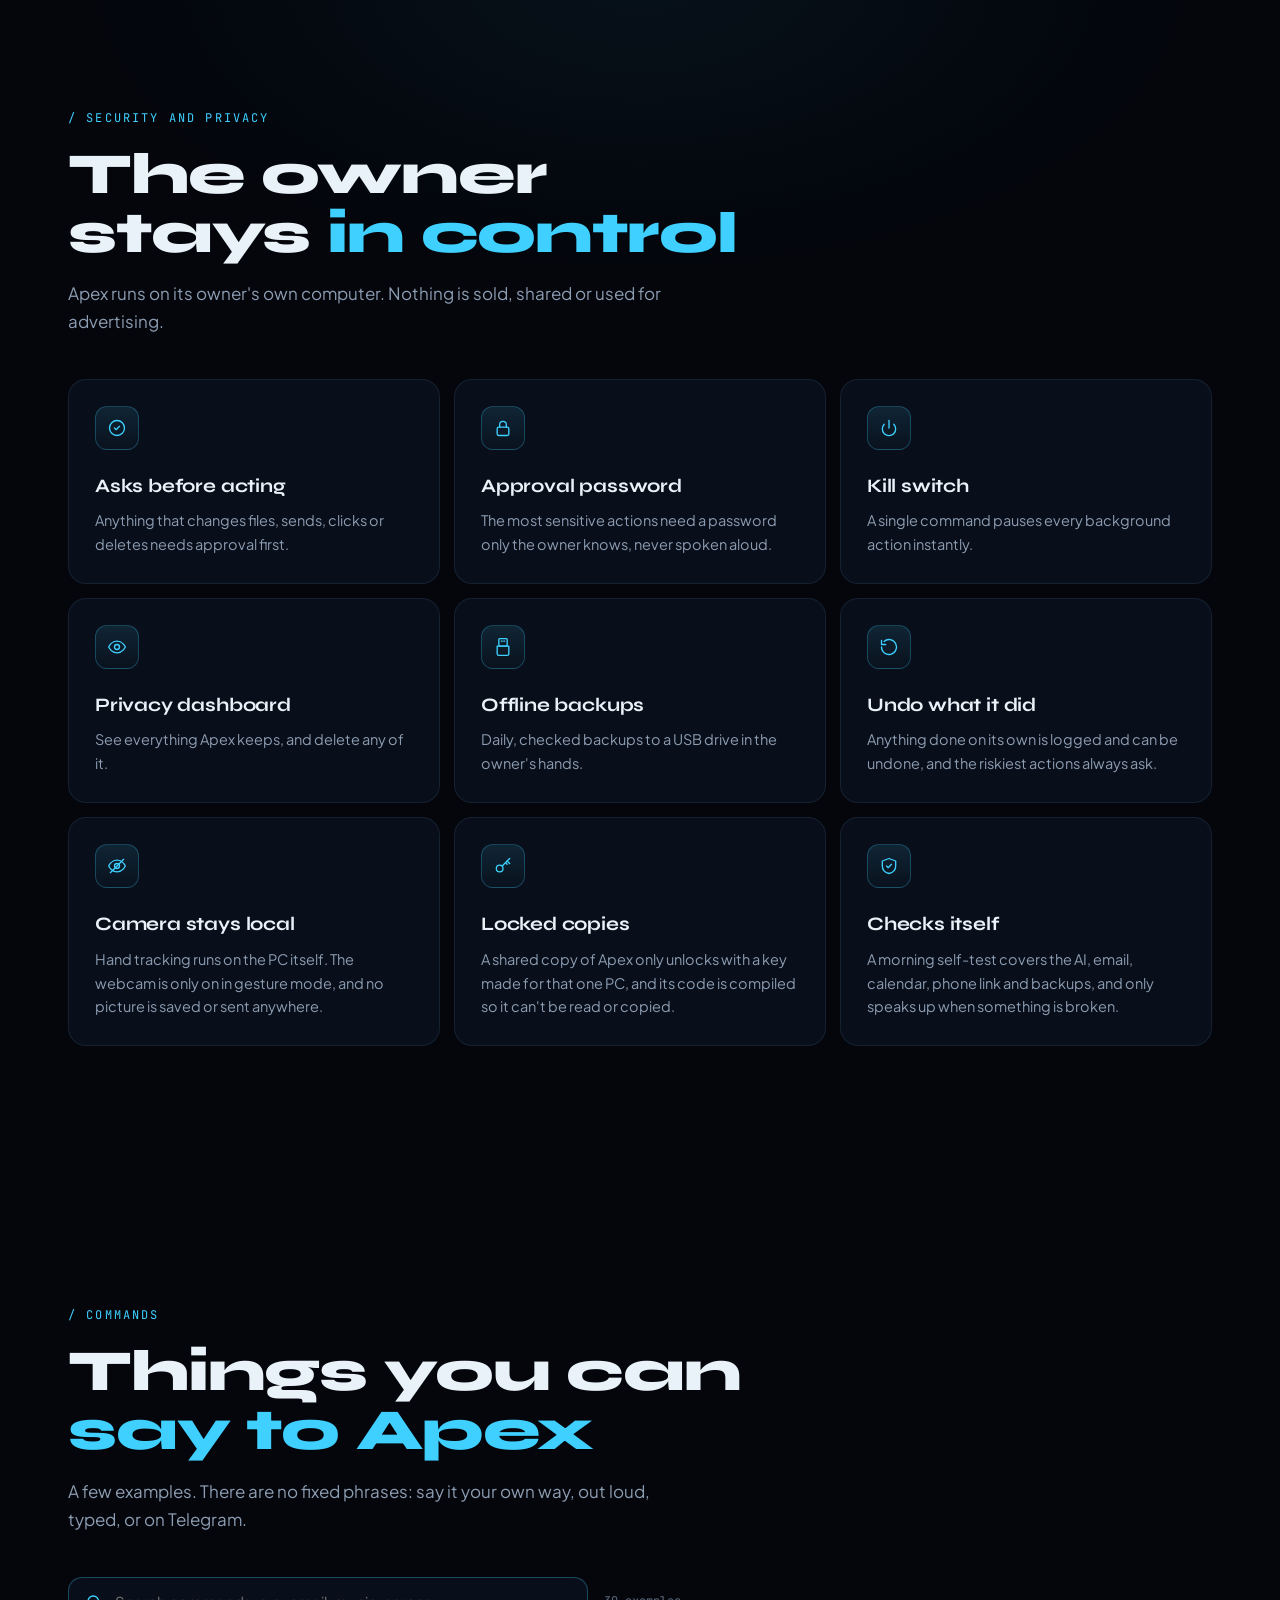
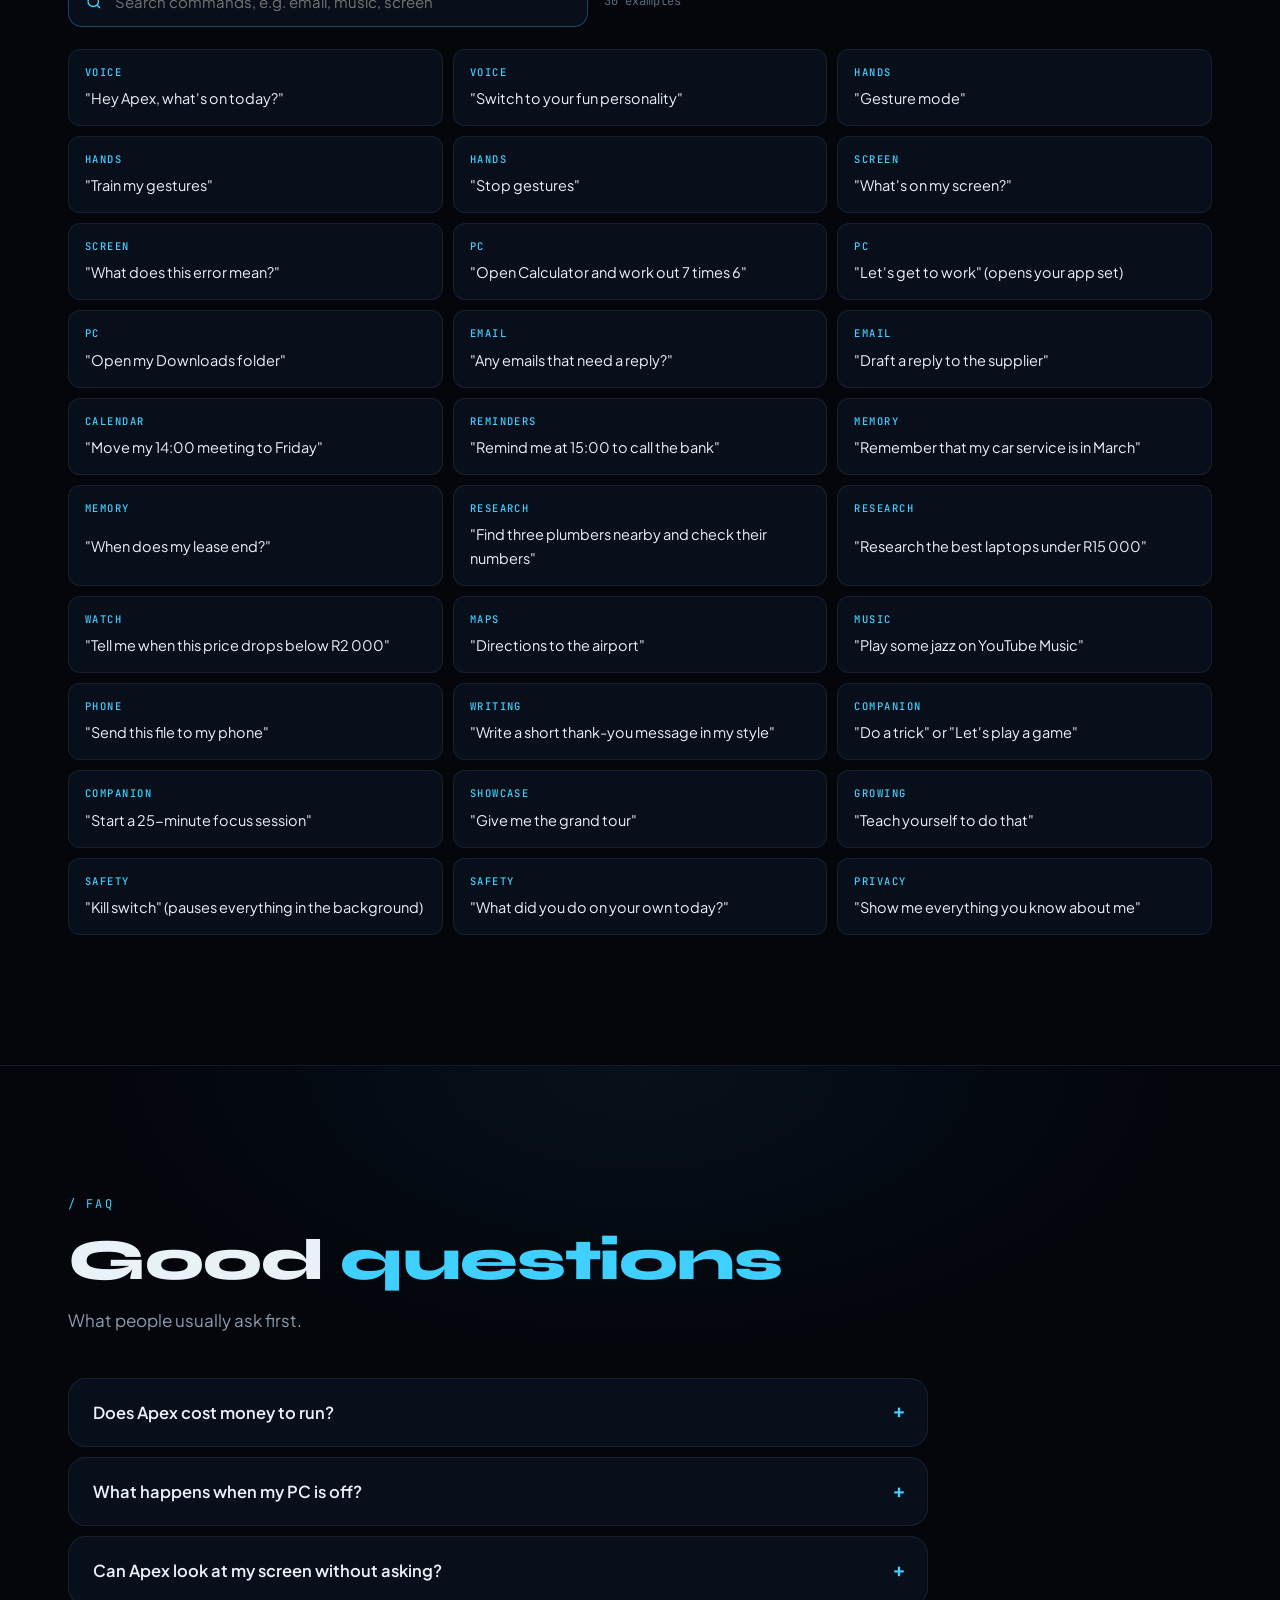
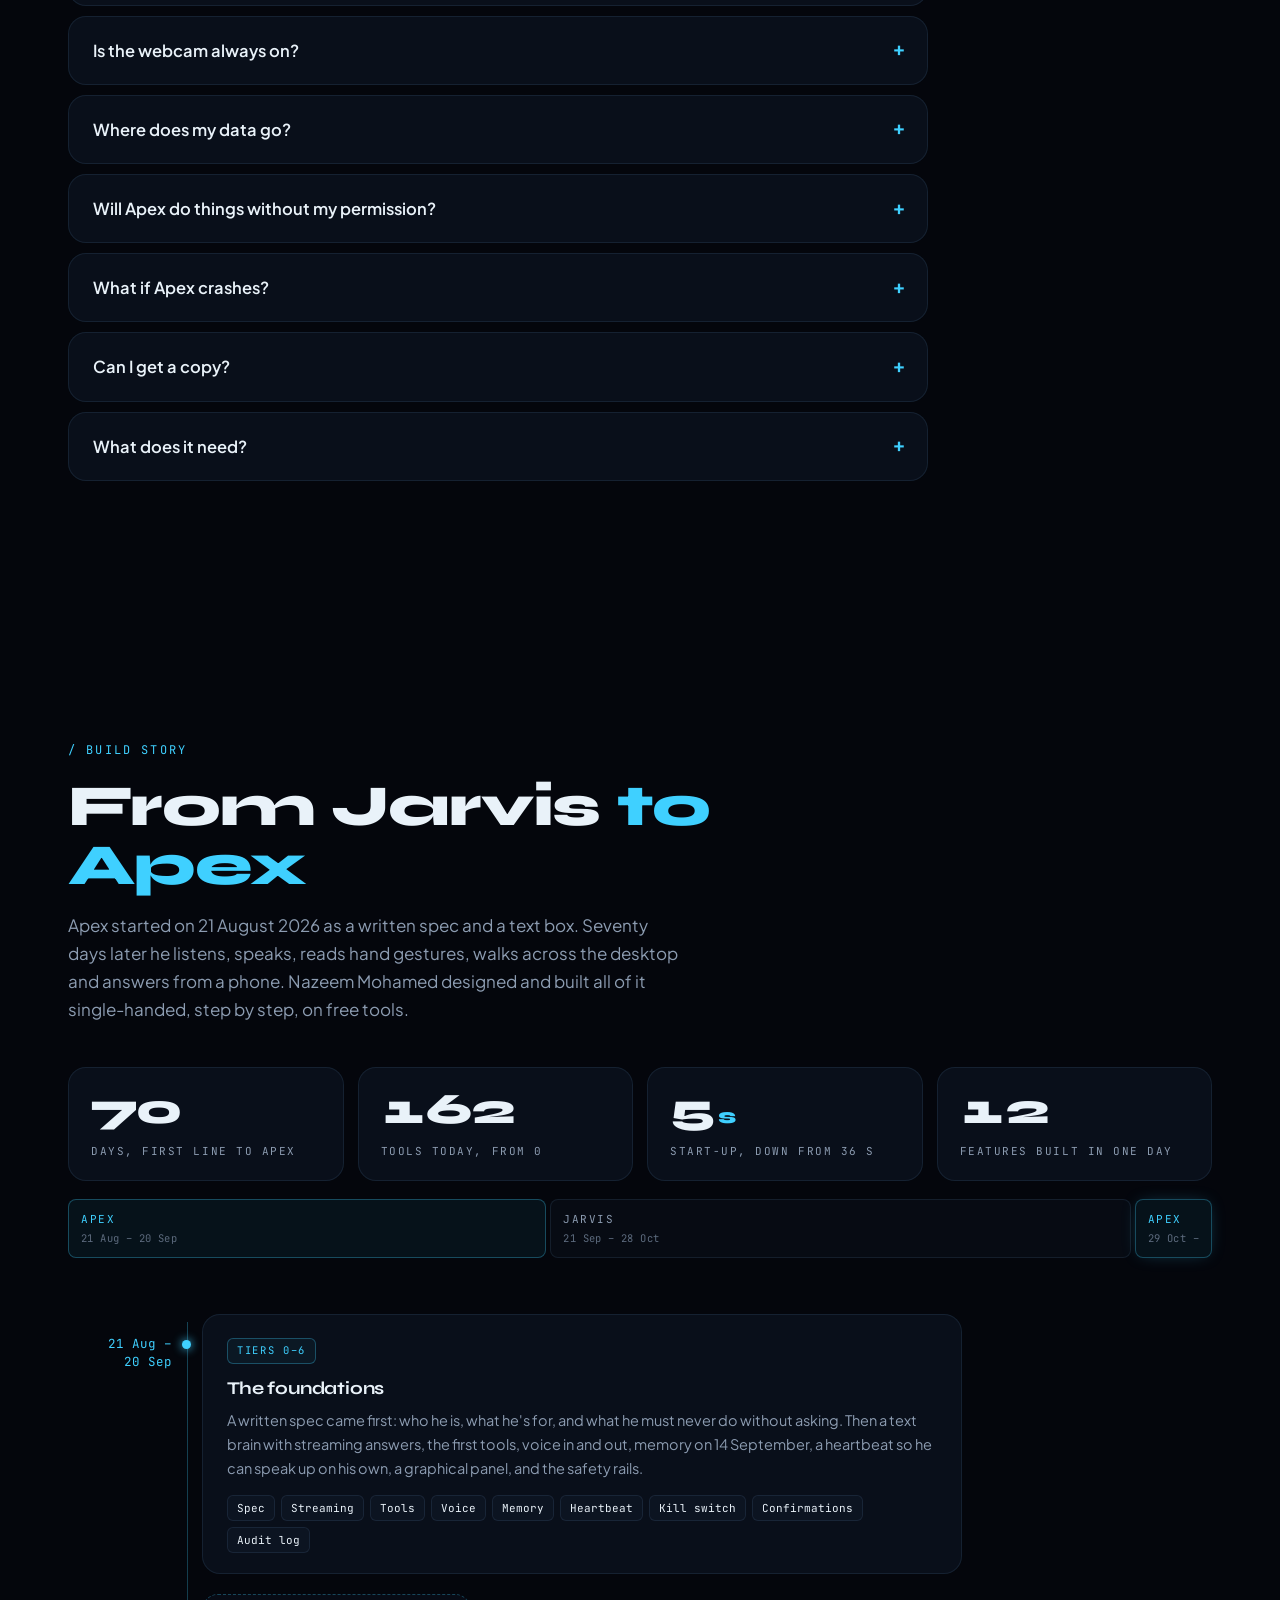
==== commit 2b6e8328: "Add the build story section (Jarvis to Apex)" ====
--- a/index.html
+++ b/index.html
@@ -13,7 +13,7 @@
 <link rel="preconnect" href="https://fonts.googleapis.com">
 <link rel="preconnect" href="https://fonts.gstatic.com" crossorigin>
 <link href="https://fonts.googleapis.com/css2?family=Syne:wght@600;700;800&family=Plus+Jakarta+Sans:wght@300;400;500;600;700&family=JetBrains+Mono:wght@400;500&display=swap" rel="stylesheet">
-<link rel="stylesheet" href="style.css?v=10">
+<link rel="stylesheet" href="style.css?v=11">
 </head>
 <body class="home">
 
@@ -35,6 +35,7 @@
       <a href="#security">Security</a>
       <a href="#commands">Commands</a>
       <a href="#faq">FAQ</a>
+      <a href="#story">Story</a>
       <a class="nav-privacy" href="privacy.html">Privacy</a>
     </nav>
     <a class="pill pill-glow nav-cta" href="#companion">Meet Apex</a>
@@ -604,6 +605,57 @@
   </div>
 </section>
 
+<section id="story" class="section">
+  <div class="wrap">
+    <div class="section-head reveal">
+      <p class="eyebrow">/ Build story</p>
+      <h2 class="display-sm">From Jarvis <span class="accent">to Apex</span></h2>
+      <p class="section-lead">Apex started on 21 August 2026 as a written spec and a text box. Seventy days later he listens, speaks, reads hand gestures, walks across the desktop and answers from a phone. Nazeem Mohamed designed and built all of it single-handed, step by step, on free tools.</p>
+    </div>
+
+    <div class="story-stats">
+      <div class="story-stat glow-card reveal"><b>70</b><span>Days, first line to Apex</span></div>
+      <div class="story-stat glow-card reveal"><b>162</b><span>Tools today, from 0</span></div>
+      <div class="story-stat glow-card reveal"><b>5<small>s</small></b><span>Start-up, down from 36 s</span></div>
+      <div class="story-stat glow-card reveal"><b>12</b><span>Features built in one day</span></div>
+    </div>
+
+    <div class="story-names reveal" aria-label="His names over time">
+      <div class="sn-apex" style="flex: 31 1 0">Apex<small>21 Aug &ndash; 20 Sep</small></div>
+      <div class="sn-jarvis" style="flex: 38 1 0">Jarvis<small>21 Sep &ndash; 28 Oct</small></div>
+      <div class="sn-apex sn-now">Apex<small>29 Oct &ndash;</small></div>
+    </div>
+
+    <ol class="story">
+      <li class="story-item reveal"><time>21 Aug &ndash;<br>20 Sep</time><div class="story-card glow-card"><span class="mini-k">Tiers 0&ndash;6</span><h3>The foundations</h3><p>A written spec came first: who he is, what he's for, and what he must never do without asking. Then a text brain with streaming answers, the first tools, voice in and out, memory on 14 September, a heartbeat so he can speak up on his own, a graphical panel, and the safety rails.</p><ul class="story-tags"><li>Spec</li><li>Streaming</li><li>Tools</li><li>Voice</li><li>Memory</li><li>Heartbeat</li><li>Kill switch</li><li>Confirmations</li><li>Audit log</li></ul></div></li>
+
+      <li class="story-era reveal"><span></span><p>21 Sep &middot; Apex becomes Jarvis</p></li>
+
+      <li class="story-item reveal"><time>21 Sep</time><div class="story-card glow-card"><span class="mini-k">Identity</span><h3>A name, a wake word, a full-screen HUD</h3><p>He starts listening for his name, and the small panel grows into a full-screen heads-up display.</p><ul class="story-tags"><li>Wake word</li><li>Full-screen HUD</li></ul></div></li>
+
+      <li class="story-item reveal"><time>28 Sep</time><div class="story-card glow-card"><span class="mini-k">Performance</span><h3>Finding the slow part</h3><p>Everything felt sluggish. A profiler showed exactly where the time was going, and one fix made him much faster.</p><ul class="story-tags"><li>py-spy</li><li>Profiling</li></ul></div></li>
+
+      <li class="story-item reveal"><time>6 &ndash; 7 Oct</time><div class="story-card glow-card"><span class="mini-k">Reach</span><h3>Off the PC and onto the phone</h3><p>The HUD is rebuilt to match the approved design, and he reaches 48 tools. A Telegram bot arrives: message him, send voice notes, even wake him while he's closed. An iPhone app works over a private link, phone mode keeps the basics working without the PC, and setup.bat moves him to a new PC in one go.</p><ul class="story-tags"><li>48 tools</li><li>Telegram</li><li>Voice notes</li><li>iPhone app</li><li>Phone mode</li><li>setup.bat</li></ul></div></li>
+
+      <li class="story-item story-peak reveal"><time>8 Oct</time><div class="story-card glow-card"><span class="mini-k">Roadmap day</span><h3>12 features in one day</h3><p>A page of ideas went up in the morning. Every one of the 12 picked was built by night.</p><ul class="story-tags"><li>Email autopilot</li><li>Watch</li><li>Memory + documents</li><li>Errands</li><li>Standby in the cloud</li><li>Privacy dashboard</li><li>Jarvis Live</li><li>Hey Siri</li><li>Morning briefing</li><li>Writer</li><li>Settings by voice</li><li>Send to phone</li></ul></div></li>
+
+      <li class="story-item reveal"><time>9 Oct</time><div class="story-card glow-card"><span class="mini-k">Launch</span><h3>This website goes live</h3><p>The site launches. He also learns to edit the calendar, back himself up to USB, ask for a password before big approvals, and test himself every morning.</p><ul class="story-tags"><li>Website</li><li>Calendar editing</li><li>USB backups</li><li>Approval password</li><li>Morning self-test</li></ul></div></li>
+
+      <li class="story-item reveal"><time>20 &ndash; 26 Oct</time><div class="story-card glow-card"><span class="mini-k">Companion</span><h3>A body on the desktop</h3><p>A small companion walks along the taskbar, perches on windows, opens a quick-action wheel, plays games and keeps you company in focus sessions. A showcase tour demos his tools live on screen. Then he gets real mouse and keyboard control, with risky steps paused for your OK.</p><ul class="story-tags"><li>Walks &amp; perches</li><li>Action wheel</li><li>Games</li><li>Focus buddy</li><li>Showcase tour</li><li>PC control</li></ul></div></li>
+
+      <li class="story-item reveal"><time>27 Oct</time><div class="story-card glow-card"><span class="mini-k">Protection</span><h3>Locked copies</h3><p>Copies for other people unlock only with a key made for one PC, with no grace period, and ship as compiled code instead of readable source.</p><ul class="story-tags"><li>Activation keys</li><li>One key per PC</li><li>Compiled copies</li></ul></div></li>
+
+      <li class="story-item reveal"><time>28 Oct</time><div class="story-card glow-card"><span class="mini-k">Wake word</span><h3>His own &ldquo;Hey Apex&rdquo;</h3><p>A wake-word model trained for the name he was about to take back. On test clips it caught 97 out of 100.</p><ul class="story-tags"><li>Custom model</li><li>97 / 100</li></ul></div></li>
+
+      <li class="story-era reveal"><span></span><p>29 Oct &middot; Jarvis becomes Apex again</p></li>
+
+      <li class="story-item reveal"><time>29 Oct</time><div class="story-card glow-card"><span class="mini-k">Apex</span><h3>Back to Apex, and faster</h3><p>The full rebrand. Hand gestures trained to your own hands, start-up cut from 36 seconds to 5, a watchdog that restarts him after a crash or freeze, look-ups run side by side, and a backup AI key.</p><ul class="story-tags"><li>Rebrand</li><li>Gestures</li><li>36 s &rarr; 5 s</li><li>Watchdog</li><li>Parallel tools</li><li>Backup key</li></ul></div></li>
+    </ol>
+
+    <p class="story-sign reveal"><span>Designed &amp; built by</span> <a href="#creator">Nazeem Mohamed</a> <em>21 Aug &ndash; 29 Oct 2026 &middot; and still building</em></p>
+  </div>
+</section>
+
 <section id="creator" class="section">
   <div class="wrap">
     <div class="hub glow-card reveal">
@@ -645,7 +697,7 @@
     </div>
     <div class="footer-col">
       <p class="footer-h">More</p>
-      <a href="#commands">Commands</a><a href="#faq">FAQ</a><a href="#creator">Creator</a><a href="privacy.html">Privacy policy</a><a href="mailto:nazeemmohamed488@gmail.com">Contact</a>
+      <a href="#commands">Commands</a><a href="#faq">FAQ</a><a href="#story">Build story</a><a href="#creator">Creator</a><a href="privacy.html">Privacy policy</a><a href="mailto:nazeemmohamed488@gmail.com">Contact</a>
     </div>
   </div>
   <div class="mega" aria-hidden="true"><div class="mega-track"><span>Private &middot; Voice-first &middot; Self-hosted &middot;&nbsp;</span><span>Private &middot; Voice-first &middot; Self-hosted &middot;&nbsp;</span></div></div>
--- a/style.css
+++ b/style.css
@@ -576,3 +576,48 @@
 @media (prefers-reduced-motion: reduce) {
   .how-line, .walker.wave .walker-body img { animation: none; }
 }
+
+/* ---------- build story (#story) ---------- */
+.story-stats { display: grid; grid-template-columns: repeat(4, minmax(0, 1fr)); gap: 14px; margin-bottom: 18px; }
+.story-stat { padding: 20px 22px; }
+.story-stat b { display: block; font-family: var(--display); font-weight: 800; font-size: clamp(32px, 3.4vw, 46px); line-height: 1; letter-spacing: -0.02em; color: var(--text); font-variant-numeric: tabular-nums; }
+.story-stat b small { margin-left: 3px; font-size: 0.5em; color: var(--accent); }
+.story-stat span { display: block; margin-top: 10px; font-family: var(--mono); font-size: 11px; letter-spacing: 0.14em; text-transform: uppercase; color: var(--muted); }
+.story-names { display: flex; gap: 4px; margin: 0 0 56px; font-family: var(--mono); font-size: 11px; letter-spacing: 0.14em; text-transform: uppercase; }
+.story-names div { min-width: 0; padding: 10px 12px; border-radius: 8px; border: 1px solid var(--line-2); background: rgba(63, 208, 255, 0.06); color: var(--accent); }
+.story-names .sn-jarvis { border-color: var(--line); background: rgba(130, 190, 255, 0.03); color: var(--muted); }
+.story-names .sn-now { flex: 0 0 auto; box-shadow: 0 0 18px -6px var(--glow); }
+.story-names small { display: block; margin-top: 2px; font-size: 10.5px; letter-spacing: 0.04em; text-transform: none; color: var(--dim); white-space: nowrap; }
+.story { list-style: none; margin: 0; padding: 0; position: relative; display: grid; gap: 14px; }
+.story::before { content: ""; position: absolute; left: 119px; top: 8px; bottom: 8px; width: 1px; background: linear-gradient(var(--line-2), rgba(63, 208, 255, 0.04)); }
+.story-item, .story-era { display: grid; grid-template-columns: 104px minmax(0, 1fr); gap: 30px; align-items: start; }
+.story-item time { position: relative; padding-top: 21px; font-family: var(--mono); font-size: 12.5px; line-height: 1.4; color: var(--accent); text-align: right; }
+.story-item time::after { content: ""; position: absolute; right: -19px; top: 26px; width: 9px; height: 9px; border-radius: 50%; background: var(--accent); box-shadow: 0 0 10px var(--accent); }
+.story-card { min-width: 0; padding: 20px 24px; max-width: 760px; }
+.story-card .mini-k { margin-bottom: 10px; }
+.story-card h3 { margin: 0 0 6px; font-size: 18px; text-wrap: balance; }
+.story-card p { margin: 0; max-width: 65ch; color: var(--muted); font-size: 14.5px; }
+.story-tags { display: flex; flex-wrap: wrap; gap: 6px; list-style: none; margin: 14px 0 0; padding: 0; }
+.story-tags li { padding: 3px 9px; border-radius: 6px; border: 1px solid var(--line); background: rgba(130, 190, 255, 0.03); font-family: var(--mono); font-size: 11px; color: var(--text); }
+.story-peak .story-card { border-color: var(--line-2); background: linear-gradient(140deg, rgba(63, 208, 255, 0.09), transparent 55%), var(--panel); }
+.story-peak time::after { width: 13px; height: 13px; right: -21px; top: 24px; }
+.story-era p { margin: 6px 0; justify-self: start; padding: 6px 14px; border-radius: 999px; border: 1px dashed var(--line-2); background: var(--bg-2); font-family: var(--mono); font-size: 11px; letter-spacing: 0.14em; text-transform: uppercase; color: var(--accent-2); }
+.story-sign { display: flex; flex-wrap: wrap; align-items: baseline; gap: 6px 12px; margin: 40px 0 0 134px; padding-top: 22px; border-top: 1px solid var(--line); max-width: 760px; }
+.story-sign span { font-family: var(--mono); font-size: 11px; letter-spacing: 0.16em; text-transform: uppercase; color: var(--muted); }
+.story-sign a { font-family: var(--display); font-weight: 800; font-size: 22px; letter-spacing: -0.01em; color: var(--text); }
+.story-sign a:hover { color: var(--accent); }
+.story-sign em { flex-basis: 100%; font-style: normal; font-family: var(--mono); font-size: 12px; color: var(--accent); }
+@media (max-width: 820px) {
+  .story-stats { grid-template-columns: repeat(2, minmax(0, 1fr)); }
+}
+@media (max-width: 640px) {
+  .story::before { left: 75px; }
+  .story-item, .story-era { grid-template-columns: 64px minmax(0, 1fr); gap: 22px; }
+  .story-item time { font-size: 11.5px; }
+  .story-item time::after { right: -15px; }
+  .story-peak time::after { right: -17px; }
+  .story-card { padding: 16px 18px; }
+  .story-names { margin-bottom: 40px; }
+  .story-names div { padding: 8px 9px; }
+  .story-sign { margin-left: 0; }
+}
